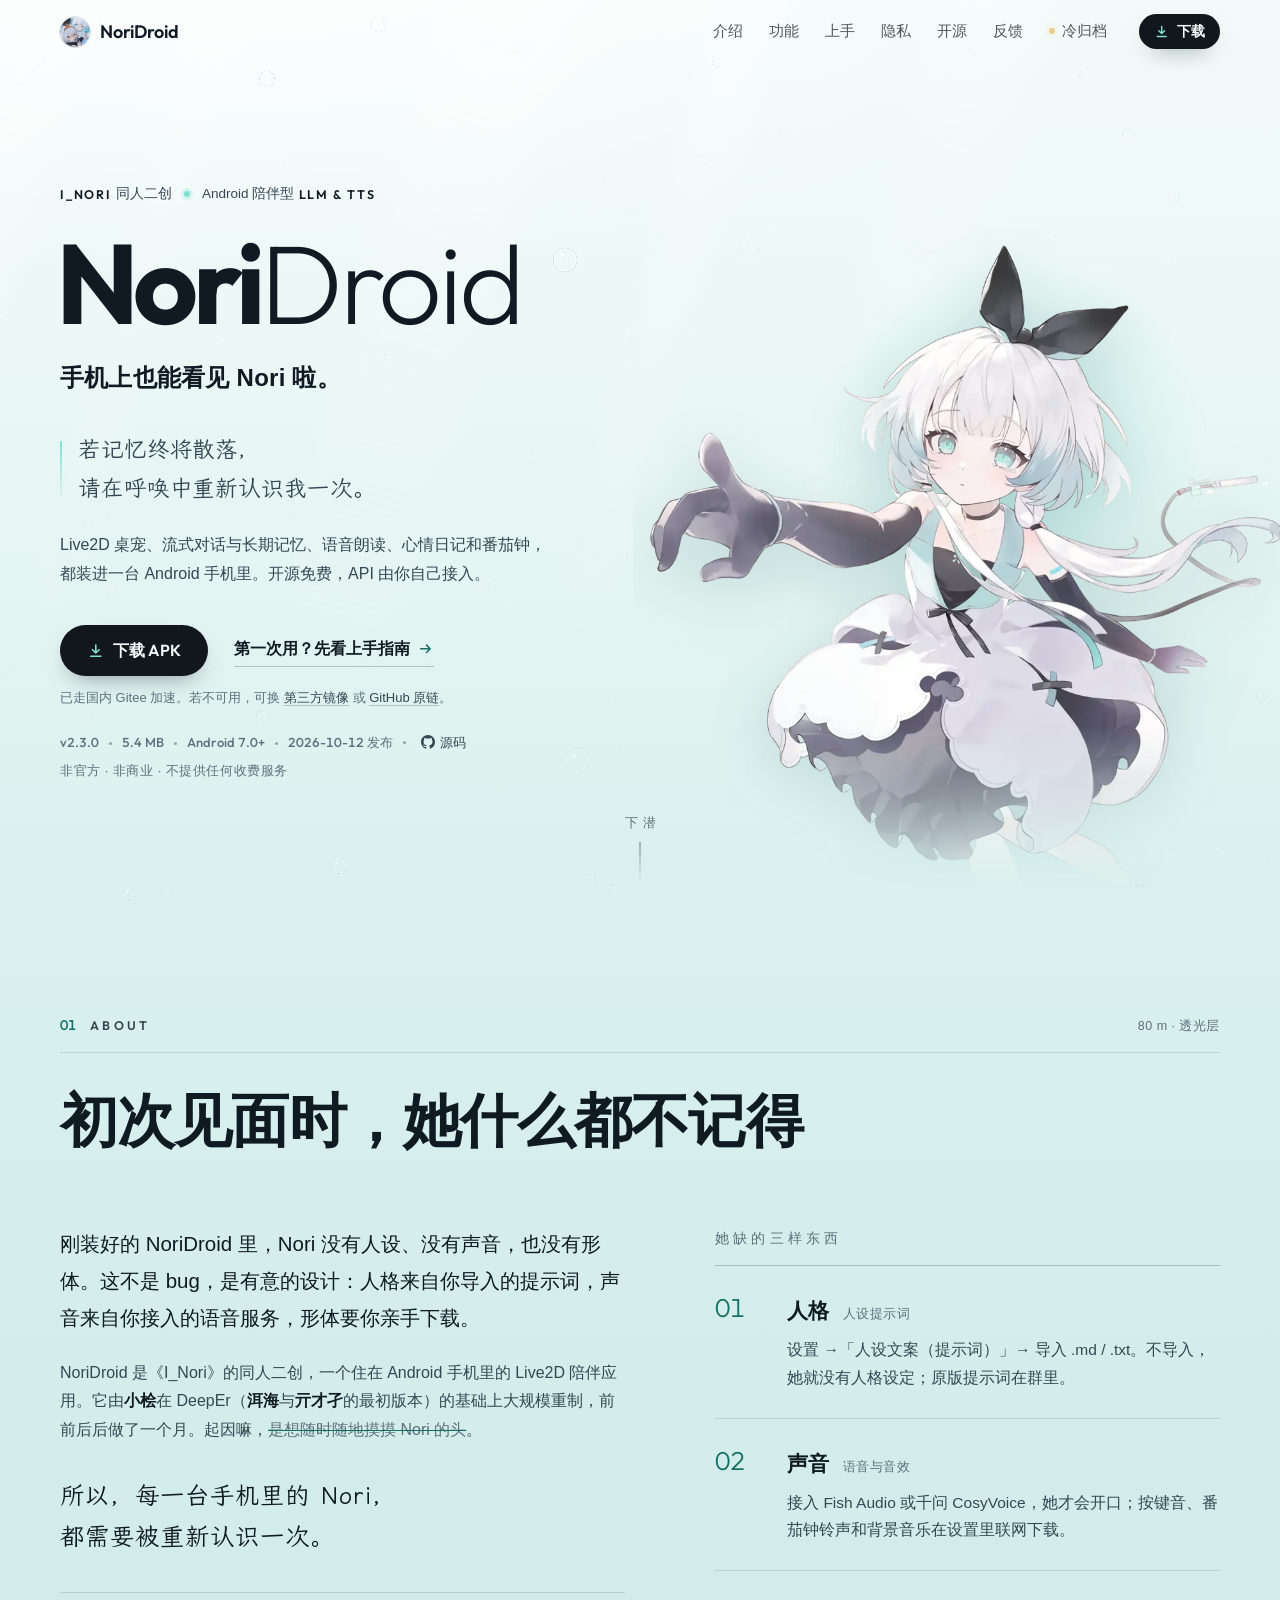
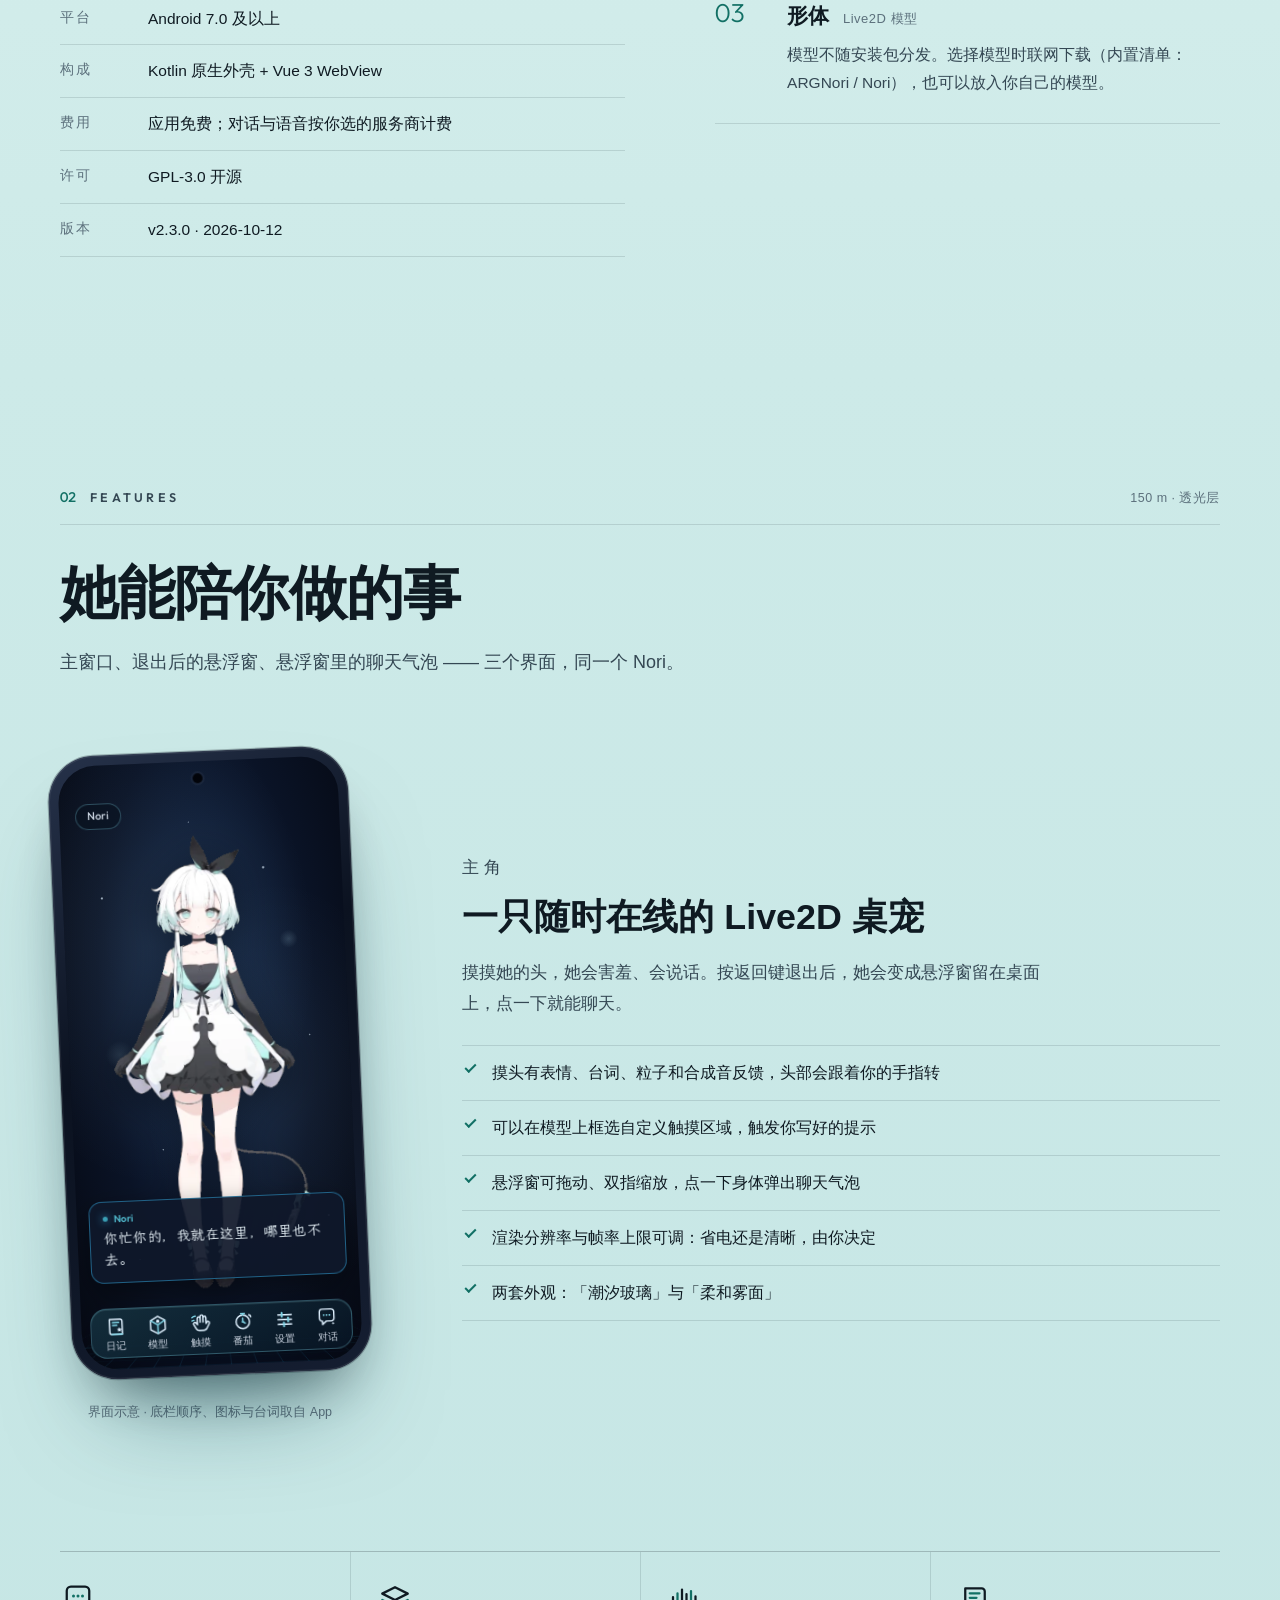
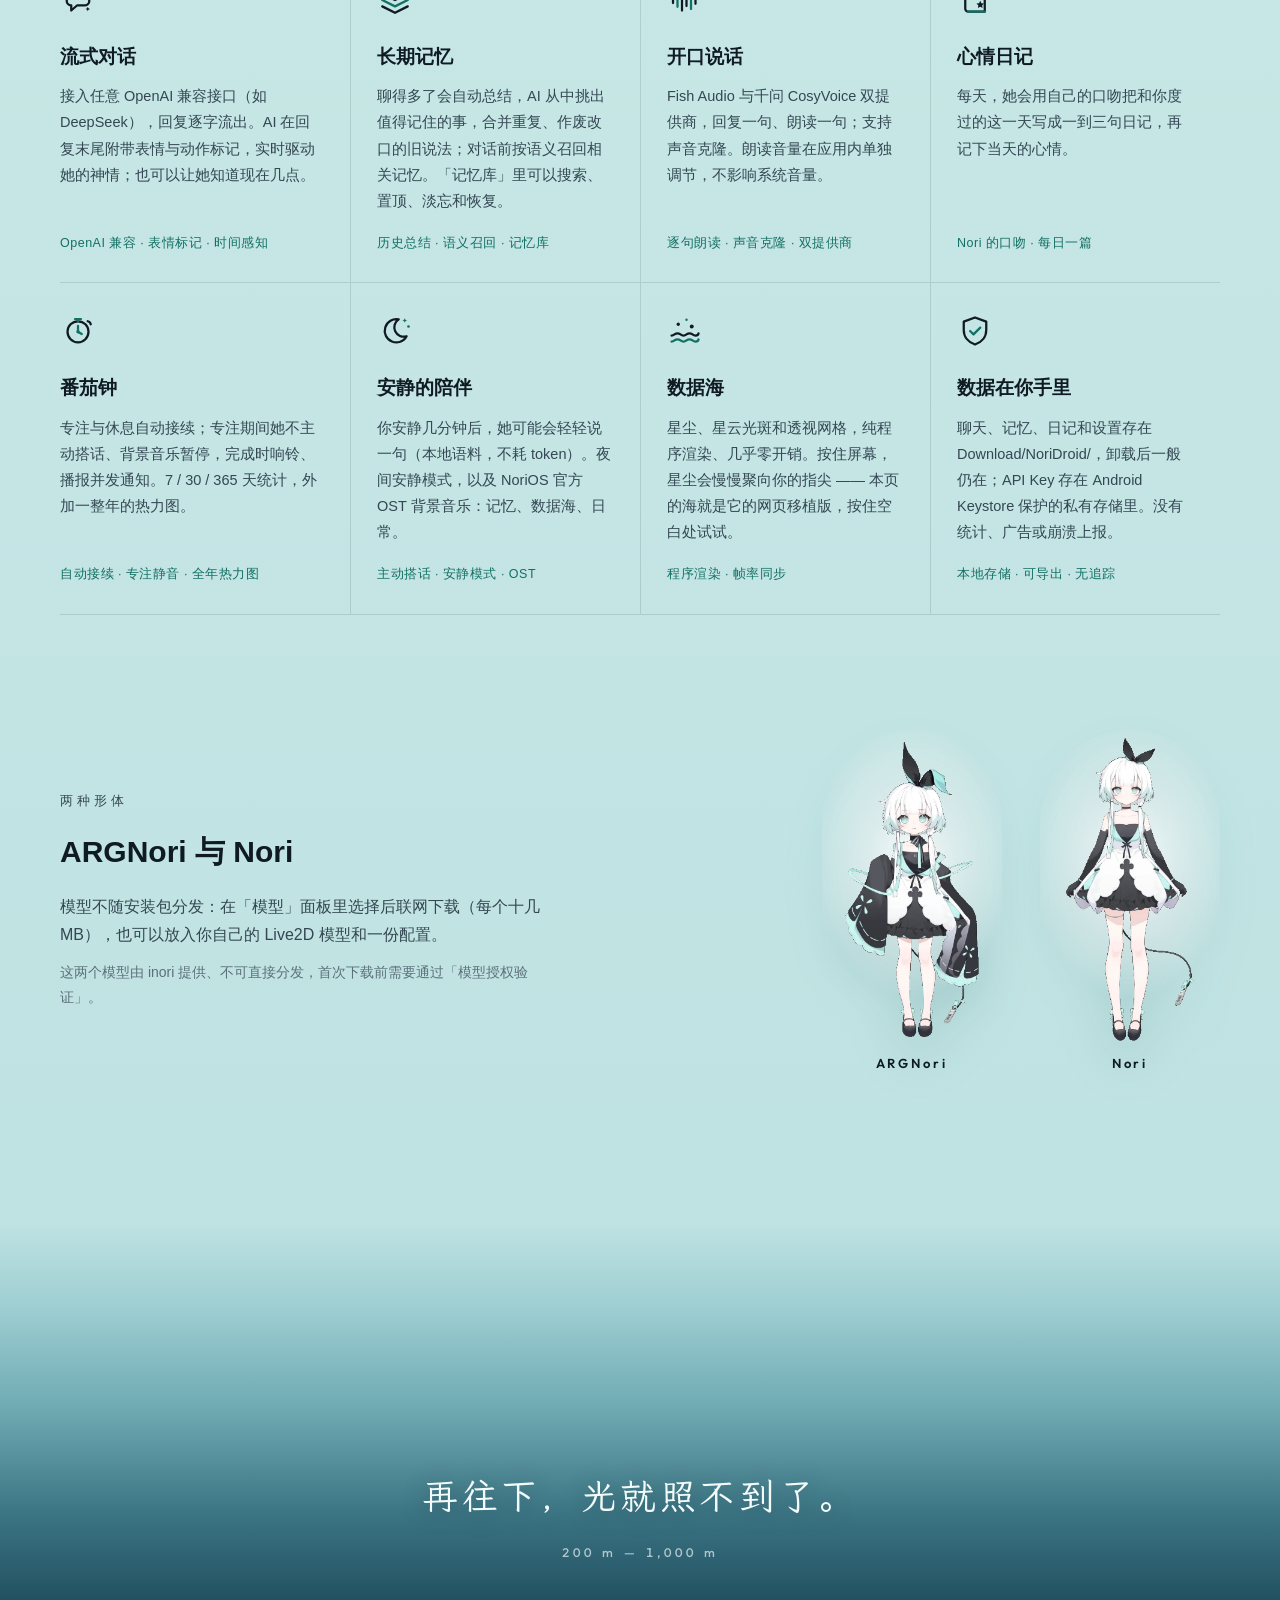
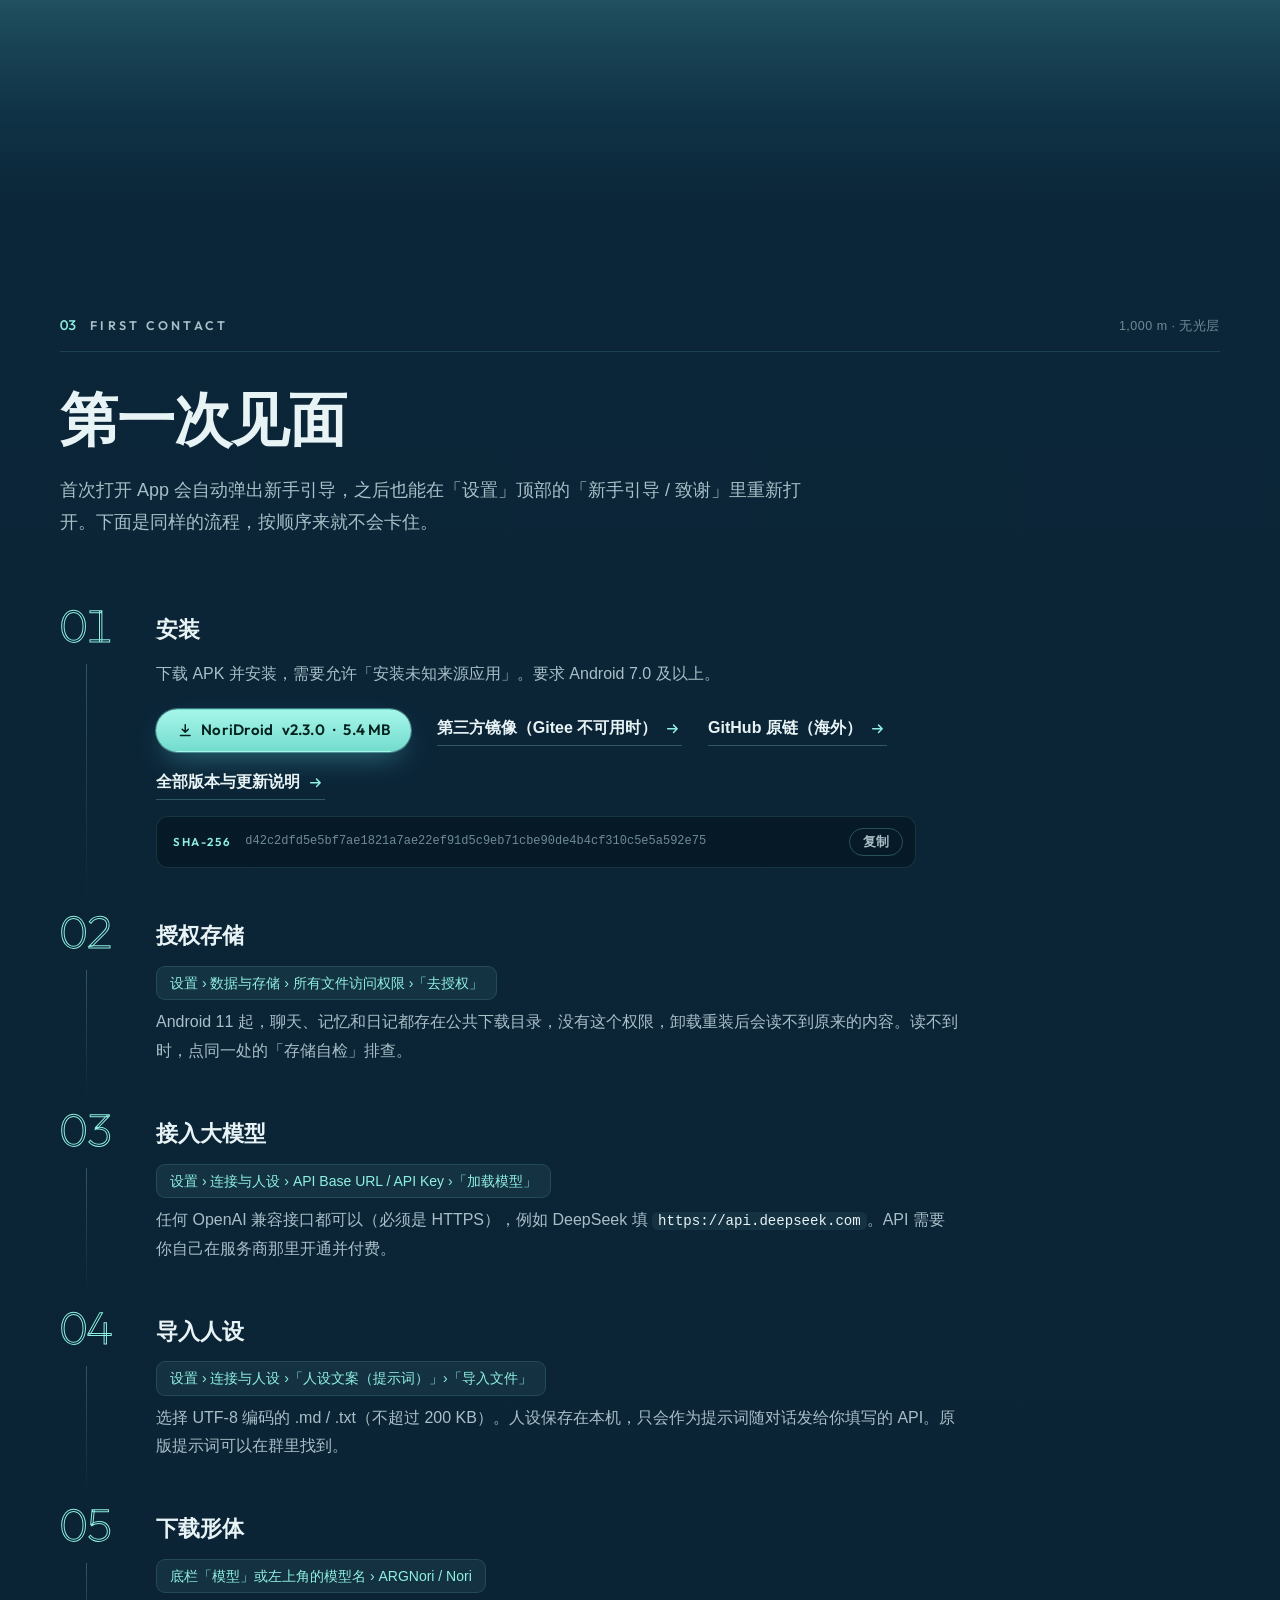
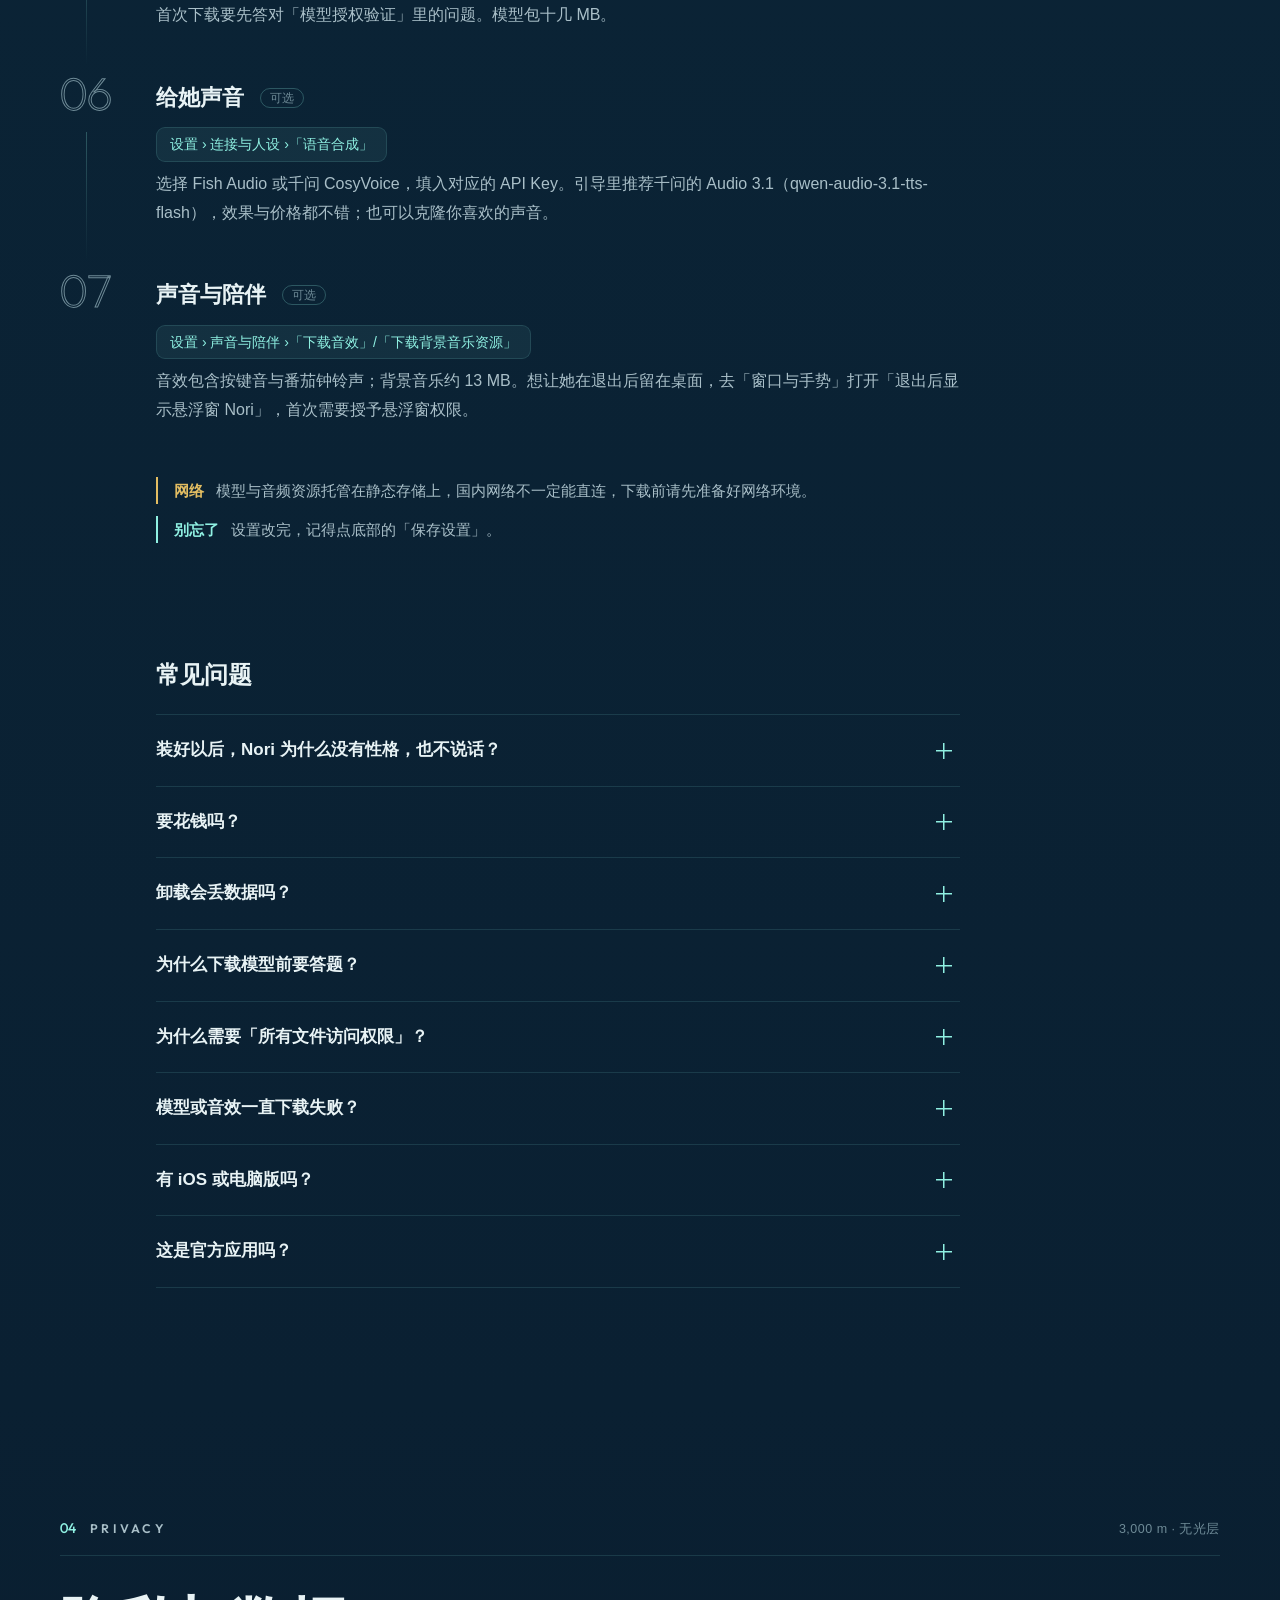
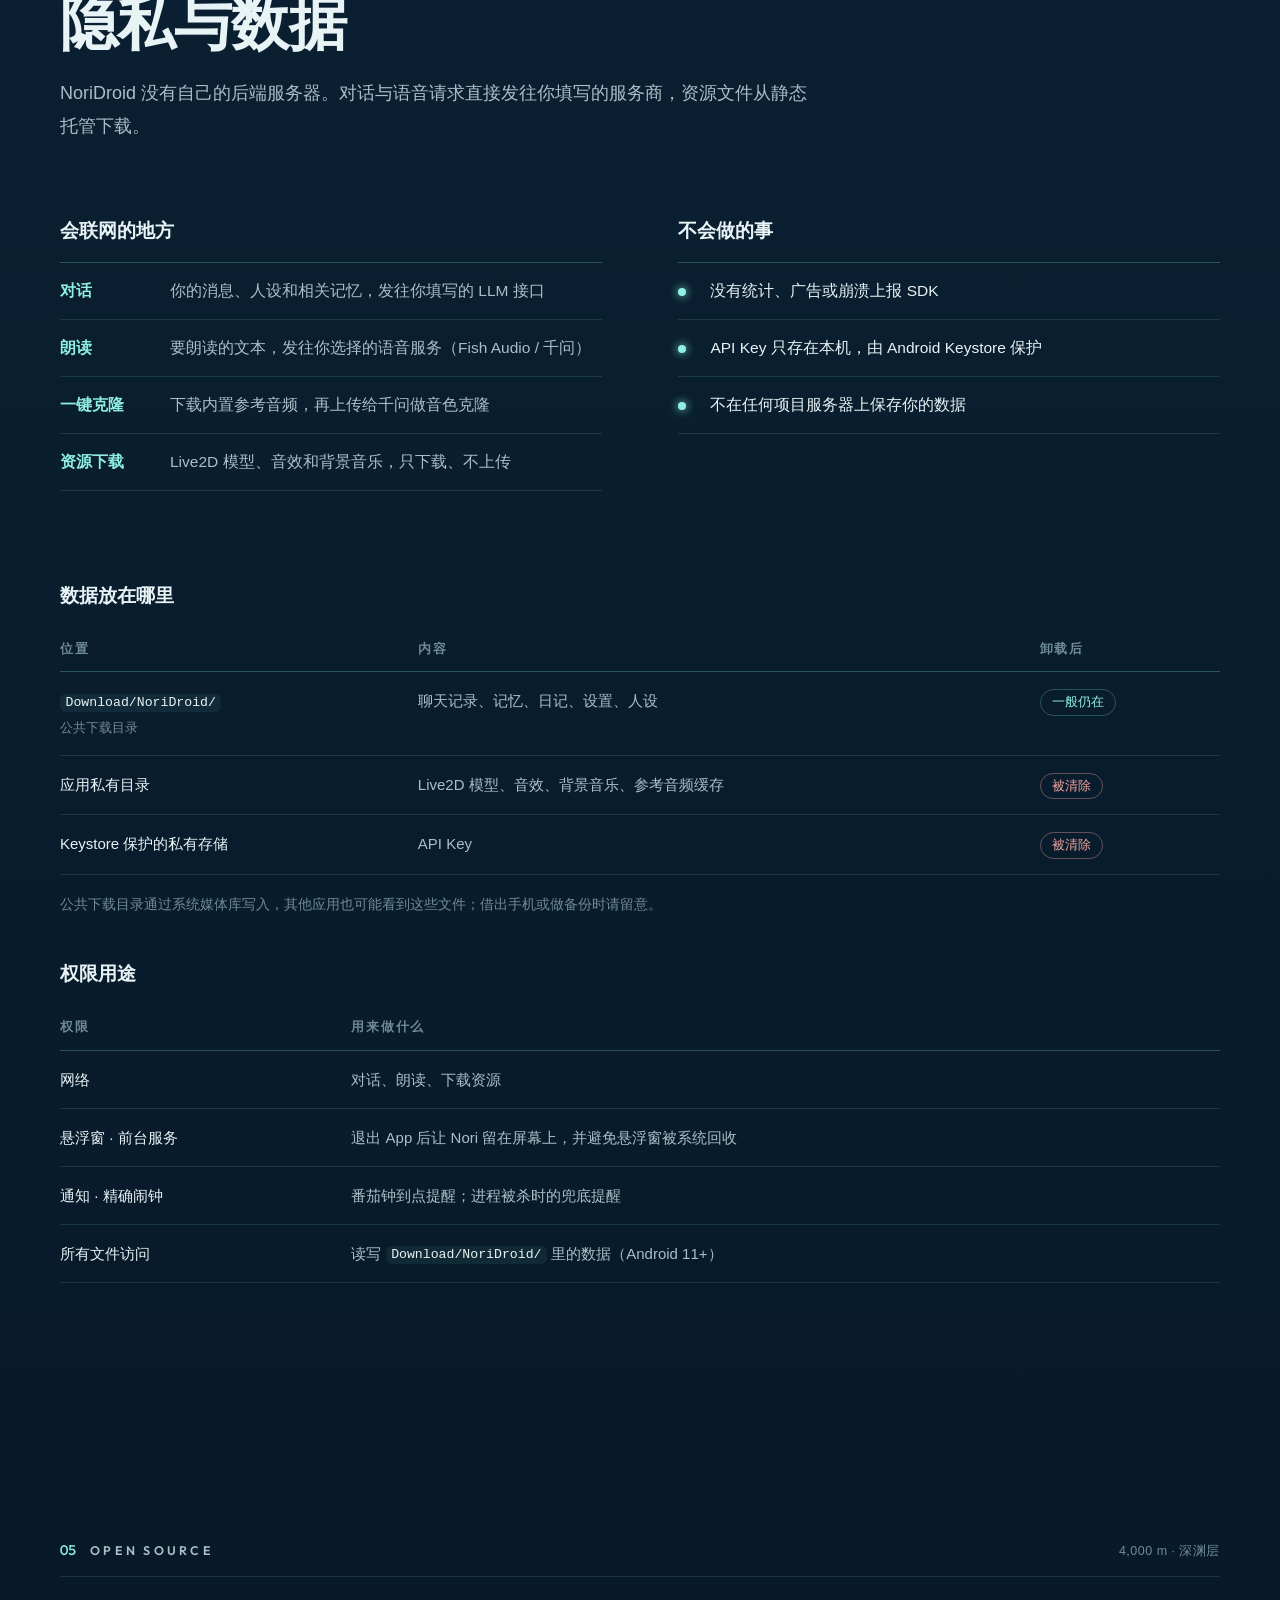
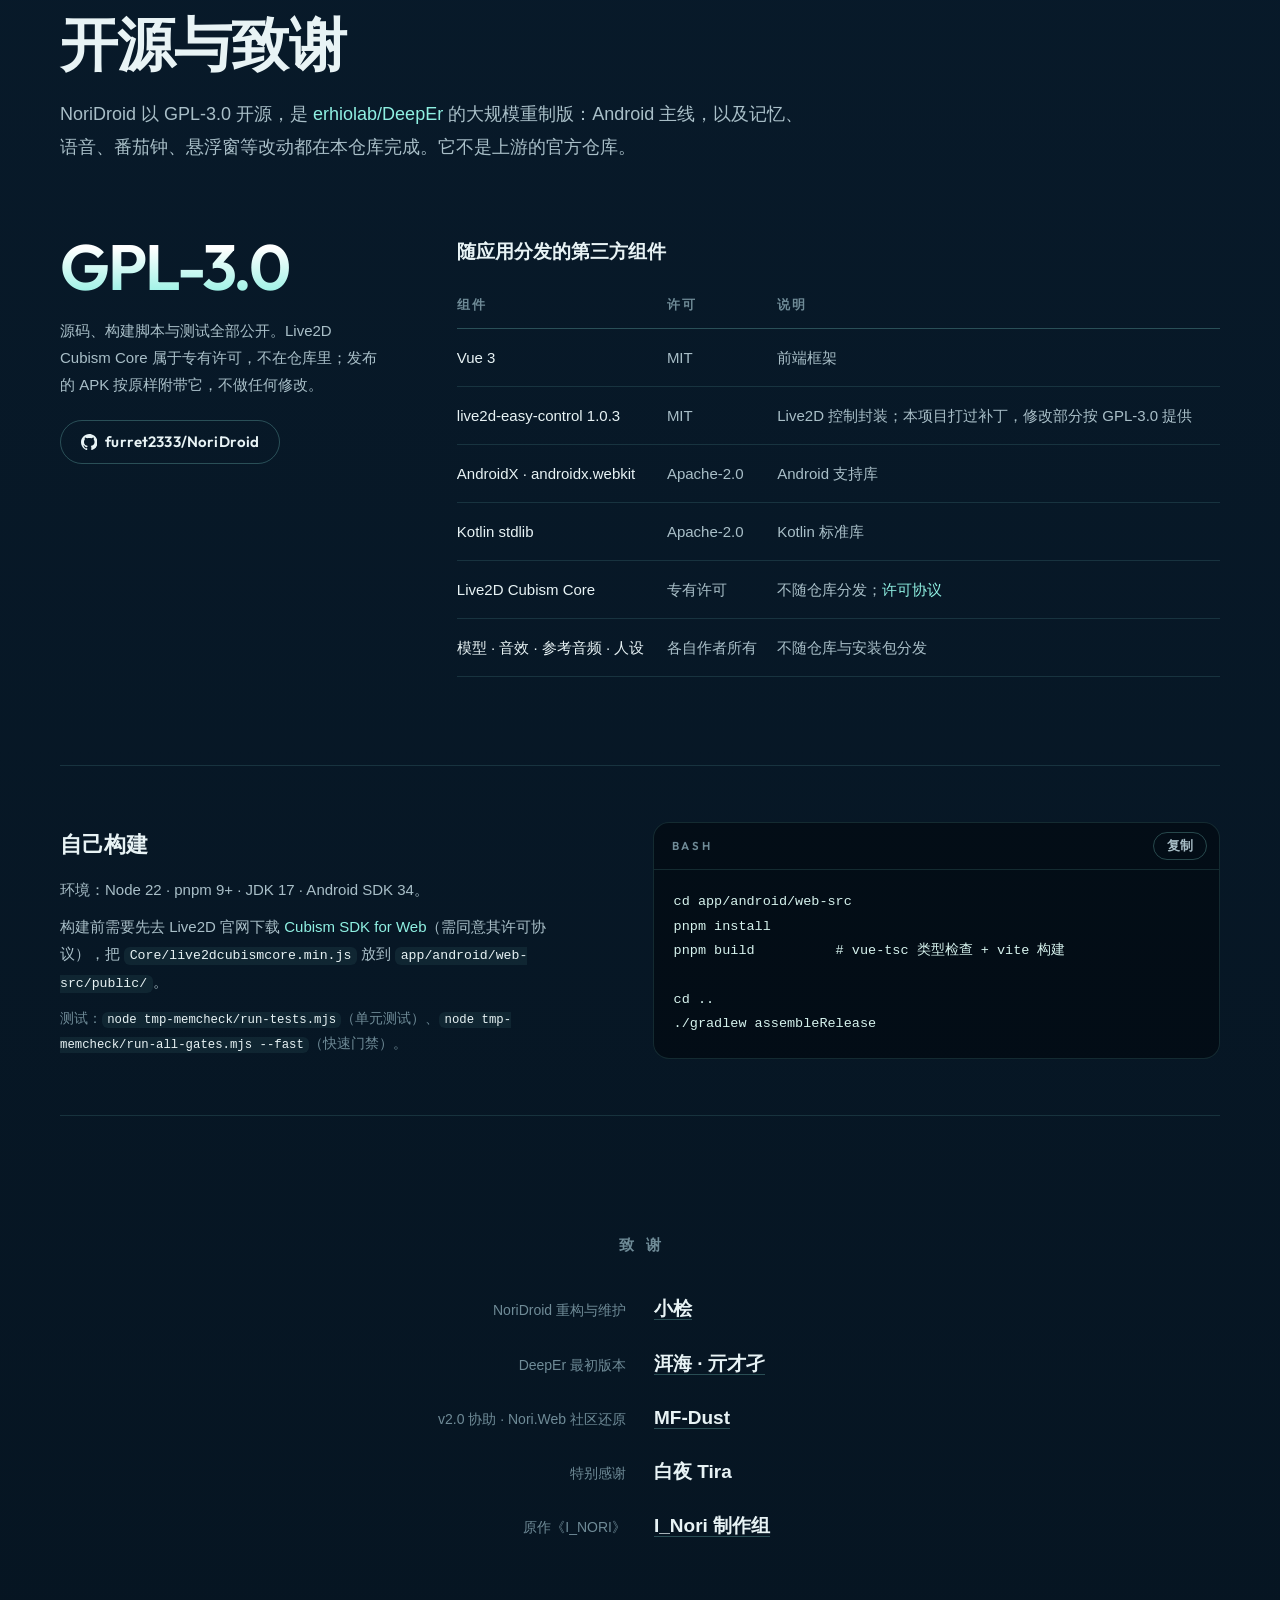
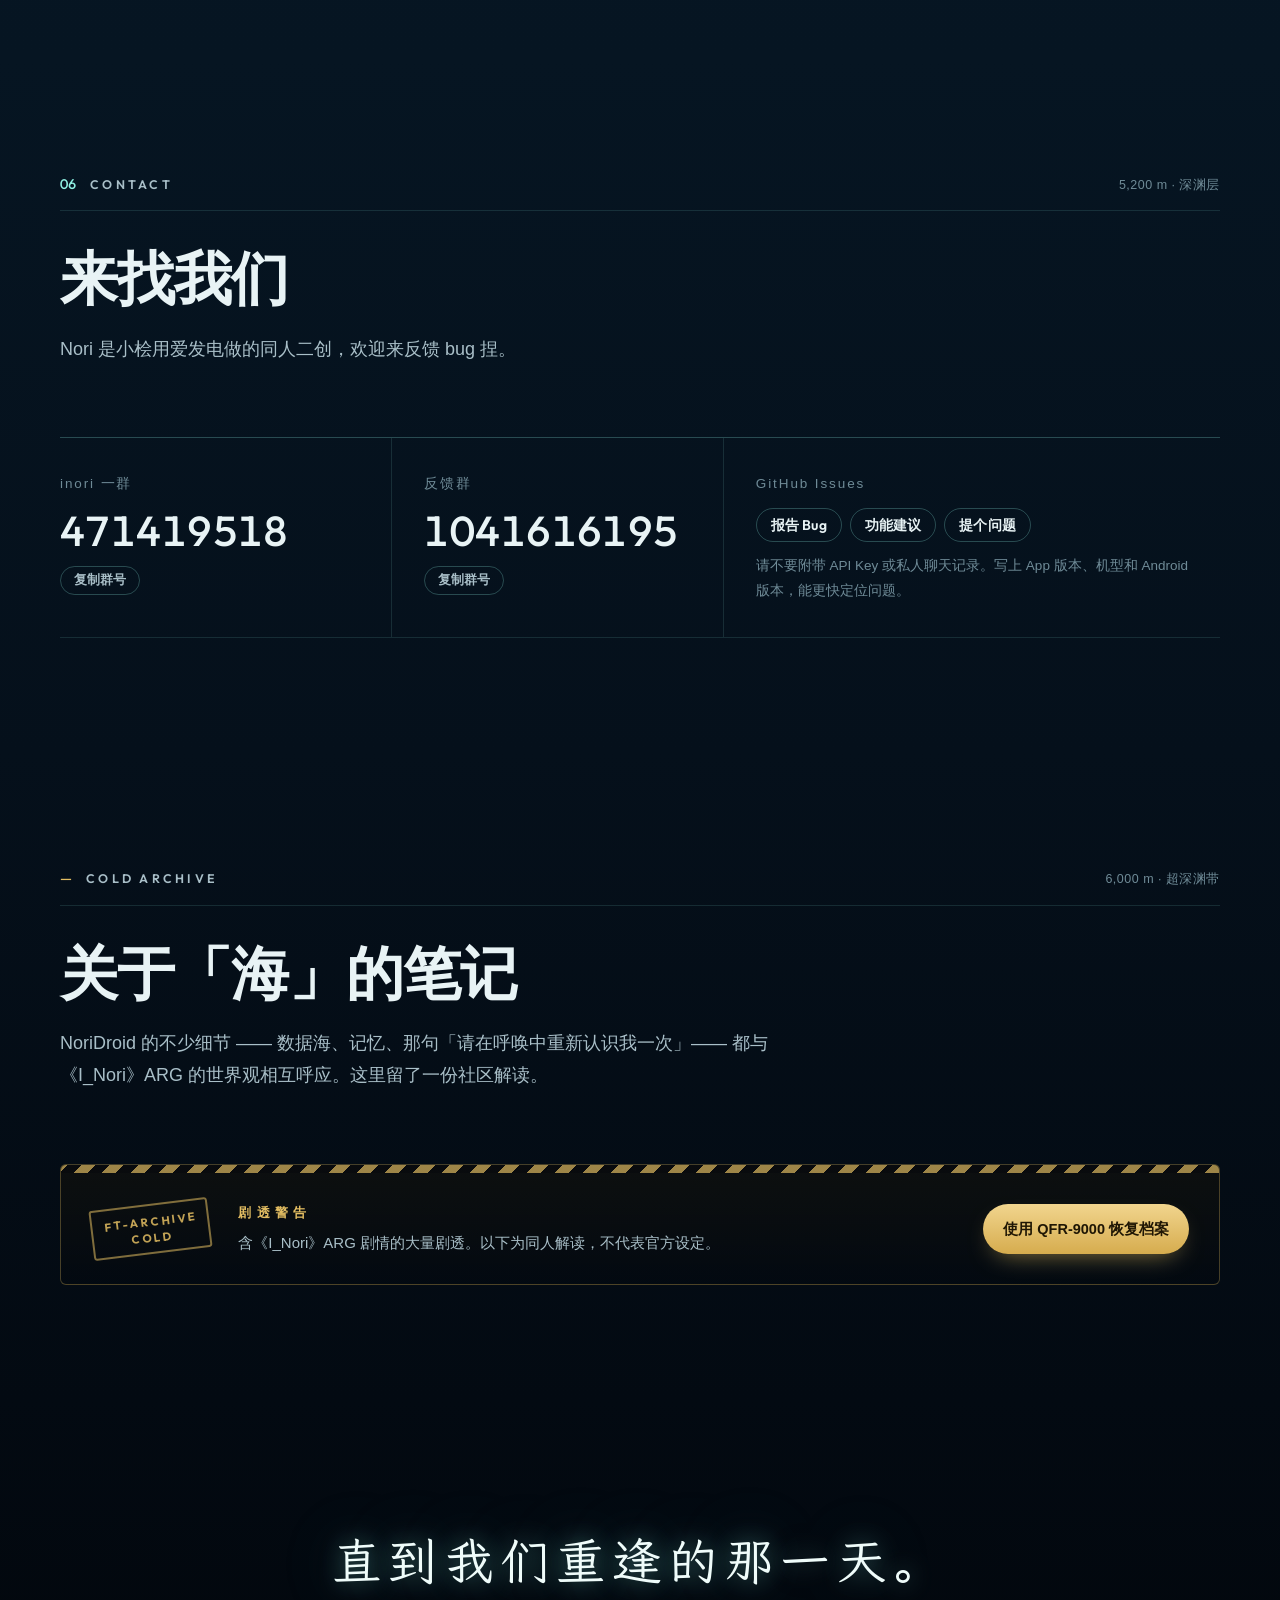
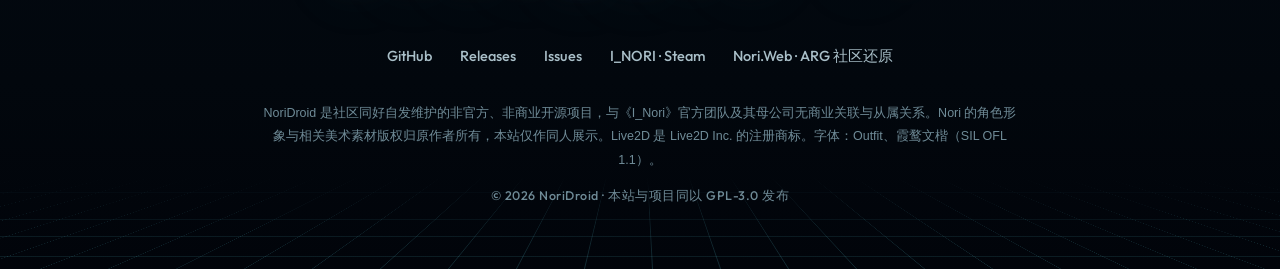
==== index.html @ 539dd370 "feat: route APK download through Gitee (gh.ddlc.top rate-limited); bump to v2.3.0 - 主下载通道改为 Gitee 发行" ====
<!doctype html>
<html lang="zh-CN" class="no-js">
<head>
	<meta charset="utf-8">
	<meta name="viewport" content="width=device-width, initial-scale=1, viewport-fit=cover">
	<title>NoriDroid · 手机上也能看见 Nori 啦</title>
	<meta name="description" content="NoriDroid 是《I_Nori》的同人二创 Android 陪伴应用：Live2D 桌宠、流式对话与长期记忆、语音朗读、心情日记与番茄钟。GPL-3.0 开源、免费，API 由你自己接入。">
	<meta name="theme-color" content="#f4fafa">
	<!-- 部署地址变化时，同步修改 canonical / og:url / og:image（见 README.md） -->
	<link rel="canonical" href="https://inori.mom/">
	<meta property="og:type" content="website">
	<meta property="og:site_name" content="NoriDroid">
	<meta property="og:locale" content="zh_CN">
	<meta property="og:title" content="NoriDroid · 手机上也能看见 Nori 啦">
	<meta property="og:description" content="《I_Nori》同人二创 · Android 陪伴型 LLM & TTS：Live2D 桌宠、长期记忆、语音朗读、心情日记与番茄钟。">
	<meta property="og:url" content="https://inori.mom/">
	<meta property="og:image" content="https://inori.mom/assets/img/og.jpg">
	<meta property="og:image:width" content="1200">
	<meta property="og:image:height" content="630">
	<meta name="twitter:card" content="summary_large_image">
	<link rel="icon" type="image/png" sizes="32x32" href="favicon-32.png">
	<link rel="icon" type="image/png" sizes="64x64" href="favicon-64.png">
	<link rel="apple-touch-icon" href="apple-touch-icon.png">
	<link rel="preload" as="font" type="font/woff2" href="assets/fonts/outfit-latin.woff2" crossorigin>
	<link rel="preload" as="image" href="assets/img/nori-reach-1040.webp"
		imagesrcset="assets/img/nori-reach-640.webp 640w, assets/img/nori-reach-1040.webp 1040w, assets/img/nori-reach-1560.webp 1560w"
		imagesizes="(max-width: 860px) 108vw, min(52vw, 800px)">
	<link rel="stylesheet" href="assets/css/style.css">
	<script>document.documentElement.className = document.documentElement.className.replace("no-js", "js")</script>
	<script src="assets/js/main.js" defer></script>
</head>
<body>
	<a class="skip-link" href="#main">跳到正文</a>

	<!-- 图标：前六个取自 App 底栏（dock-*.svg），描边改为 currentColor 以便在浅色 / 深色水层里都能用 -->
	<svg class="sprite" aria-hidden="true" focusable="false">
		<symbol id="i-diary" viewBox="0 0 48 48" fill="none"><path d="M11 8.5h22a4 4 0 0 1 4 4v27H15a4 4 0 0 1-4-4v-27Z" stroke="currentColor" stroke-width="3" stroke-linejoin="round"/><path d="M15 39.5h22M17 15h13M17 21h9" style="stroke:var(--ac,currentColor)" stroke-width="3" stroke-linecap="round"/><path d="m31 25 1.6 3.3 3.4.5-2.5 2.4.6 3.4-3.1-1.6-3.1 1.6.6-3.4-2.5-2.4 3.4-.5L31 25Z" fill="currentColor"/></symbol>
		<symbol id="i-model" viewBox="0 0 48 48" fill="none"><path d="m24 6 15 8.5v19L24 42 9 33.5v-19L24 6Z" stroke="currentColor" stroke-width="3" stroke-linejoin="round"/><path d="m9 14.5 15 9 15-9M24 23.5V42" style="stroke:var(--ac,currentColor)" stroke-width="3" stroke-linejoin="round"/><circle cx="24" cy="16" r="3.5" fill="currentColor"/></symbol>
		<symbol id="i-touch" viewBox="0 0 48 48" fill="none"><path d="M19 23v-9a3 3 0 0 1 6 0v8-12a3 3 0 0 1 6 0v12-9a3 3 0 0 1 6 0v12l2-3a3 3 0 0 1 5 3l-6 11a7 7 0 0 1-6 3H23a8 8 0 0 1-7-4l-5-9a3 3 0 0 1 5-3l3 4v-9Z" stroke="currentColor" stroke-width="3" stroke-linecap="round" stroke-linejoin="round"/><path d="M8 12c2-2 4-3 7-3M8 19c1.2-1 2.4-1.5 4-1.5" style="stroke:var(--ac,currentColor)" stroke-width="3" stroke-linecap="round"/></symbol>
		<symbol id="i-pomo" viewBox="0 0 48 48" fill="none"><circle cx="24" cy="25" r="14" stroke="currentColor" stroke-width="3"/><path d="M24 17v8l5 3M20 8h8M24 8v3" style="stroke:var(--ac,currentColor)" stroke-width="3" stroke-linecap="round"/><path d="M37 11a5 5 0 0 1 4 4" stroke="currentColor" stroke-width="3" stroke-linecap="round"/><circle cx="24" cy="25" r="2.2" style="fill:var(--ac,currentColor)"/></symbol>
		<symbol id="i-settings" viewBox="0 0 48 48" fill="none"><path d="M10 14h28M10 24h28M10 34h28" stroke="currentColor" stroke-width="3" stroke-linecap="round"/><path d="M18 10v8M31 20v8M22 30v8" style="stroke:var(--ac,currentColor)" stroke-width="4" stroke-linecap="round"/></symbol>
		<symbol id="i-chat" viewBox="0 0 48 48" fill="none"><path d="M9 11.5A5.5 5.5 0 0 1 14.5 6h19A5.5 5.5 0 0 1 39 11.5v14a5.5 5.5 0 0 1-5.5 5.5H23l-8 7v-7h-.5A5.5 5.5 0 0 1 9 25.5v-14Z" stroke="currentColor" stroke-width="3" stroke-linejoin="round"/><circle cx="18" cy="18.5" r="2" style="fill:var(--ac,currentColor)"/><circle cx="24" cy="18.5" r="2" style="fill:var(--ac,currentColor)"/><circle cx="30" cy="18.5" r="2" style="fill:var(--ac,currentColor)"/><path d="m37 33 .9 2.1L40 36l-2.1.9L37 39l-.9-2.1L34 36l2.1-.9L37 33Z" fill="currentColor"/></symbol>
		<symbol id="i-memory" viewBox="0 0 48 48" fill="none"><path d="M24 7 41 15.5 24 24 7 15.5 24 7Z" stroke="currentColor" stroke-width="3" stroke-linejoin="round"/><path d="m7 24 17 8.5L41 24" style="stroke:var(--ac,currentColor)" stroke-width="3" stroke-linecap="round" stroke-linejoin="round"/><path d="m7 32.5 17 8.5 17-8.5" stroke="currentColor" stroke-width="3" stroke-linecap="round" stroke-linejoin="round"/></symbol>
		<symbol id="i-voice" viewBox="0 0 48 48" fill="none"><path d="M8 20v8M20 10v28M26 16v16M38 19v10" stroke="currentColor" stroke-width="3" stroke-linecap="round"/><path d="M14 15v18M32 12v24" style="stroke:var(--ac,currentColor)" stroke-width="3" stroke-linecap="round"/></symbol>
		<symbol id="i-moon" viewBox="0 0 48 48" fill="none"><path d="M29 8.5A15.5 15.5 0 1 0 39.5 31 12.5 12.5 0 0 1 29 8.5Z" stroke="currentColor" stroke-width="3" stroke-linejoin="round"/><path d="m37 7 .9 2.1L40 10l-2.1.9L37 13l-.9-2.1L34 10l2.1-.9L37 7Z" style="fill:var(--ac,currentColor)"/><circle cx="42" cy="18" r="1.8" style="fill:var(--ac,currentColor)"/></symbol>
		<symbol id="i-wave" viewBox="0 0 48 48" fill="none"><path d="M6 30c4 0 4-3 8-3s4 3 8 3 4-3 8-3 4 3 8 3 4-3 4-3" stroke="currentColor" stroke-width="3" stroke-linecap="round"/><path d="M6 38c4 0 4-3 8-3s4 3 8 3 4-3 8-3 4 3 8 3 4-3 4-3" style="stroke:var(--ac,currentColor)" stroke-width="3" stroke-linecap="round"/><circle cx="15" cy="15" r="2.2" fill="currentColor"/><circle cx="26" cy="9" r="1.6" style="fill:var(--ac,currentColor)"/><circle cx="33" cy="18" r="2.6" fill="currentColor"/></symbol>
		<symbol id="i-shield" viewBox="0 0 48 48" fill="none"><path d="M24 6 39 11.5v11c0 9.5-6.3 16.6-15 19.5-8.7-2.9-15-10-15-19.5v-11L24 6Z" stroke="currentColor" stroke-width="3" stroke-linejoin="round"/><path d="m17.5 24 4.5 4.5 9-9" style="stroke:var(--ac,currentColor)" stroke-width="3" stroke-linecap="round" stroke-linejoin="round"/></symbol>
		<symbol id="i-download" viewBox="0 0 24 24" fill="none"><path d="M12 4v11m0 0-4.5-4.5M12 15l4.5-4.5M5 19.5h14" stroke="currentColor" stroke-width="2.2" stroke-linecap="round" stroke-linejoin="round"/></symbol>
		<symbol id="i-arrow" viewBox="0 0 24 24" fill="none"><path d="M5 12h13m0 0-5-5m5 5-5 5" stroke="currentColor" stroke-width="2" stroke-linecap="round" stroke-linejoin="round"/></symbol>
		<symbol id="i-menu" viewBox="0 0 24 24" fill="none"><path d="M4 8h16M4 16h16" stroke="currentColor" stroke-width="2" stroke-linecap="round"/></symbol>
		<symbol id="i-github" viewBox="0 0 16 16"><path fill="currentColor" d="M8 0C3.58 0 0 3.58 0 8c0 3.54 2.29 6.53 5.47 7.59.4.07.55-.17.55-.38 0-.19-.01-.82-.01-1.49-2.01.37-2.53-.49-2.69-.94-.09-.23-.48-.94-.82-1.13-.28-.15-.68-.52-.01-.53.63-.01 1.08.58 1.23.82.72 1.21 1.87.87 2.33.66.07-.52.28-.87.51-1.07-1.78-.2-3.64-.89-3.64-3.95 0-.87.31-1.59.82-2.15-.08-.2-.36-1.02.08-2.12 0 0 .67-.21 2.2.82.64-.18 1.32-.27 2-.27.68 0 1.36.09 2 .27 1.53-1.04 2.2-.82 2.2-.82.44 1.1.16 1.92.08 2.12.51.56.82 1.27.82 2.15 0 3.07-1.87 3.75-3.65 3.95.29.25.54.73.54 1.48 0 1.07-.01 1.93-.01 2.2 0 .21.15.46.55.38A8.013 8.013 0 0016 8c0-4.42-3.58-8-8-8z"/></symbol>
	</svg>

	<!-- 海：移植自 App 的数据海（datasea-bg / datasea-touch）。浅水层画上浮的气泡，越过温跃层后变成星尘与光斑 -->
	<canvas id="sea" aria-hidden="true"></canvas>

	<header class="nav" id="nav" data-tone="light">
		<div class="nav-inner">
			<a class="brand" href="#hero" aria-label="NoriDroid 首页">
				<img src="assets/img/logo-96.webp" width="30" height="30" alt="">
				<span>NoriDroid</span>
			</a>
			<nav class="nav-links" id="nav-menu" aria-label="主导航">
				<a href="#about">介绍</a>
				<a href="#features">功能</a>
				<a href="#setup">上手</a>
				<a href="#privacy">隐私</a>
				<a href="#open-source">开源</a>
				<a href="#contact">反馈</a>
				<a href="#lore" class="nav-archive">冷归档</a>
			</nav>
			<div class="nav-actions">
				<a class="btn btn-solid btn-sm" data-release="apk-link" href="https://gitee.com/HuiQwQ/nori-droid/releases/download/2.3.0/NoriDroid-2.3.0-release.apk">
					<svg class="i" aria-hidden="true"><use href="#i-download"/></svg>下载
				</a>
				<button class="nav-toggle" type="button" aria-expanded="false" aria-controls="nav-menu" aria-label="打开菜单">
					<svg class="i" aria-hidden="true"><use href="#i-menu"/></svg>
				</button>
			</div>
		</div>
	</header>

	<!-- 深度计（装饰；宽屏显示） -->
	<div class="gauge" aria-hidden="true">
		<div class="gauge-track"><i class="gauge-fill"></i></div>
		<div class="gauge-marker"><b id="gauge-depth">0 m</b><span id="gauge-zone">海面</span></div>
	</div>

	<main id="main">
		<!-- ========== 0 m · 海面 ========== -->
		<section class="hero" id="hero" data-depth="0" data-zone="海面" data-tone="light">
			<div class="rays" aria-hidden="true"><i></i><i></i><i></i><i></i><i></i></div>
			<div class="wrap hero-inner">
				<div class="hero-copy">
					<p class="kicker"><span class="lat">I_NORI</span> 同人二创<i class="kicker-dot"></i>Android 陪伴型 <span class="lat">LLM &amp; TTS</span></p>
					<h1 class="wordmark">Nori<span>Droid</span></h1>
					<p class="hero-sub">手机上也能看见 Nori 啦。</p>
					<p class="hero-voice voice">若记忆终将散落，<br>请在呼唤中重新认识我一次。</p>
					<p class="hero-desc">Live2D 桌宠、流式对话与长期记忆、语音朗读、心情日记和番茄钟，都装进一台 Android 手机里。开源免费，API 由你自己接入。</p>
					<div class="hero-actions">
						<a class="btn btn-solid btn-lg" data-release="apk-link" href="https://gitee.com/HuiQwQ/nori-droid/releases/download/2.3.0/NoriDroid-2.3.0-release.apk">
							<svg class="i" aria-hidden="true"><use href="#i-download"/></svg>下载 APK
						</a>
						<a class="link-arrow" href="#setup">第一次用？先看上手指南<svg class="i" aria-hidden="true"><use href="#i-arrow"/></svg></a>
					</div>
					<p class="hero-alt">已走国内 Gitee 加速。若不可用，可换 <a data-release="apk-mirror" href="https://gh-proxy.com/https://github.com/furret2333/NoriDroid/releases/download/2.3.0/NoriDroid-2.3.0-release.apk">第三方镜像</a> 或 <a data-release="apk-origin" href="https://github.com/furret2333/NoriDroid/releases/download/2.3.0/NoriDroid-2.3.0-release.apk">GitHub 原链</a>。</p>
					<p class="hero-meta">
						<span data-release="version">v2.3.0</span><span data-release="size">5.4 MB</span><span>Android 7.0+</span><span><span data-release="date">2026-10-12</span> 发布</span><a href="https://github.com/furret2333/NoriDroid"><svg class="i" aria-hidden="true"><use href="#i-github"/></svg>源码</a>
					</p>
					<p class="hero-flags">非官方 · 非商业 · 不提供任何收费服务</p>
					<p class="inapp-tip" id="inapp-tip" hidden>你正在 QQ / 微信里打开本页，APK 下载可能会被拦截 —— 请点右上角「…」，选择「在浏览器打开」。</p>
				</div>
				<figure class="hero-art">
					<div class="hero-figure">
						<img class="hero-img" src="assets/img/nori-reach-1040.webp"
							srcset="assets/img/nori-reach-640.webp 640w, assets/img/nori-reach-1040.webp 1040w, assets/img/nori-reach-1560.webp 1560w"
							sizes="(max-width: 860px) 108vw, min(52vw, 800px)"
							width="1560" height="1572" alt="向屏幕外伸出手的 Nori" fetchpriority="high">
						<button class="pat-zone" type="button" aria-label="摸摸 Nori 的头"></button>
						<p class="pat-bubble" id="pat-bubble" role="status" aria-live="polite">
							<span class="pat-head"><i></i>Nori<em class="pat-load"></em></span>
							<span class="pat-text voice"></span>
						</p>
					</div>
				</figure>
			</div>
			<a class="dive" href="#about"><span>下潜</span><i aria-hidden="true"></i></a>
		</section>

		<!-- ========== FILE 01 · 介绍 ========== -->
		<section class="section sec-about" id="about" data-depth="80" data-zone="透光层" data-tone="light">
			<div class="wrap">
				<header class="sec-head" data-reveal>
					<p class="sec-label"><span class="sec-no">01</span><span class="sec-en">About</span><span class="sec-depth">80 m · 透光层</span></p>
					<h2><span>初次见面时，</span><span>她什么都不记得</span></h2>
				</header>
				<div class="about-grid">
					<div class="about-main" data-reveal>
						<p class="lead">刚装好的 NoriDroid 里，Nori 没有人设、没有声音，也没有形体。这不是 bug，是有意的设计：人格来自你导入的提示词，声音来自你接入的语音服务，形体要你亲手下载。</p>
						<p>NoriDroid 是《I_Nori》的同人二创，一个住在 Android 手机里的 Live2D 陪伴应用。它由<b>小桧</b>在 DeepEr（<b>洱海</b>与<b>亓才孑</b>的最初版本）的基础上大规模重制，前前后后做了一个月。起因嘛，<del>是想随时随地摸摸 Nori 的头</del>。</p>
						<p class="about-voice voice">所以，每一台手机里的 Nori，<br>都需要被重新认识一次。</p>
						<dl class="facts">
							<div><dt>平台</dt><dd>Android 7.0 及以上</dd></div>
							<div><dt>构成</dt><dd>Kotlin 原生外壳 + Vue 3 WebView</dd></div>
							<div><dt>费用</dt><dd>应用免费；对话与语音按你选的服务商计费</dd></div>
							<div><dt>许可</dt><dd>GPL-3.0 开源</dd></div>
							<div><dt>版本</dt><dd><span data-release="version">v2.3.0</span> · <span data-release="date">2026-10-12</span></dd></div>
						</dl>
					</div>
					<div class="pieces" data-reveal>
						<p class="pieces-title">她缺的三样东西</p>
						<ol>
							<li>
								<span class="piece-no">01</span>
								<div><h3>人格 <small>人设提示词</small></h3><p>设置 →「人设文案（提示词）」→ 导入 .md / .txt。不导入，她就没有人格设定；原版提示词在群里。</p></div>
							</li>
							<li>
								<span class="piece-no">02</span>
								<div><h3>声音 <small>语音与音效</small></h3><p>接入 Fish Audio 或千问 CosyVoice，她才会开口；按键音、番茄钟铃声和背景音乐在设置里联网下载。</p></div>
							</li>
							<li>
								<span class="piece-no">03</span>
								<div><h3>形体 <small>Live2D 模型</small></h3><p>模型不随安装包分发。选择模型时联网下载（内置清单：ARGNori / Nori），也可以放入你自己的模型。</p></div>
							</li>
						</ol>
					</div>
				</div>
			</div>
		</section>

		<!-- ========== FILE 02 · 功能 ========== -->
		<section class="section sec-features" id="features" data-depth="150" data-zone="透光层" data-tone="light">
			<div class="wrap">
				<header class="sec-head" data-reveal>
					<p class="sec-label"><span class="sec-no">02</span><span class="sec-en">Features</span><span class="sec-depth">150 m · 透光层</span></p>
					<h2><span>她能陪你做的事</span></h2>
					<p class="sec-lead">主窗口、退出后的悬浮窗、悬浮窗里的聊天气泡 —— 三个界面，同一个 Nori。</p>
				</header>

				<div class="showcase">
					<figure class="phone" data-reveal>
						<div class="phone-body">
							<div class="phone-screen">
								<div class="ph-stars" aria-hidden="true"></div>
								<div class="ph-grid" aria-hidden="true"></div>
								<span class="ph-tag">Nori</span>
								<img class="ph-model" src="assets/img/model-nori.webp" width="300" height="512" alt="NoriDroid 主界面里的 Live2D 模型 Nori" loading="lazy">
								<div class="ph-bubble">
									<span class="ph-bubble-head"><i></i>Nori</span>
									<p class="ph-bubble-text voice" id="ph-bubble-text">你忙你的，我就在这里，哪里也不去。</p>
								</div>
								<div class="ph-dock" aria-hidden="true">
									<span><svg><use href="#i-diary"/></svg>日记</span>
									<span><svg><use href="#i-model"/></svg>模型</span>
									<span><svg><use href="#i-touch"/></svg>触摸</span>
									<span><svg><use href="#i-pomo"/></svg>番茄</span>
									<span><svg><use href="#i-settings"/></svg>设置</span>
									<span><svg><use href="#i-chat"/></svg>对话</span>
								</div>
							</div>
						</div>
						<figcaption>界面示意 · 底栏顺序、图标与台词取自 App</figcaption>
					</figure>

					<div class="showcase-text" data-reveal>
						<p class="eyebrow">主角</p>
						<h3>一只随时在线的 Live2D 桌宠</h3>
						<p>摸摸她的头，她会害羞、会说话。按返回键退出后，她会变成悬浮窗留在桌面上，点一下就能聊天。</p>
						<ul class="ticks">
							<li>摸头有表情、台词、粒子和合成音反馈，头部会跟着你的手指转</li>
							<li>可以在模型上框选自定义触摸区域，触发你写好的提示</li>
							<li>悬浮窗可拖动、双指缩放，点一下身体弹出聊天气泡</li>
							<li>渲染分辨率与帧率上限可调：省电还是清晰，由你决定</li>
							<li>两套外观：「潮汐玻璃」与「柔和雾面」</li>
						</ul>
					</div>
				</div>

				<div class="features">
					<article class="feature" data-reveal>
						<svg class="ico" aria-hidden="true"><use href="#i-chat"/></svg>
						<h3>流式对话</h3>
						<p>接入任意 OpenAI 兼容接口（如 DeepSeek），回复逐字流出。AI 在回复末尾附带表情与动作标记，实时驱动她的神情；也可以让她知道现在几点。</p>
						<p class="tags">OpenAI 兼容 · 表情标记 · 时间感知</p>
					</article>
					<article class="feature" data-reveal>
						<svg class="ico" aria-hidden="true"><use href="#i-memory"/></svg>
						<h3>长期记忆</h3>
						<p>聊得多了会自动总结，AI 从中挑出值得记住的事，合并重复、作废改口的旧说法；对话前按语义召回相关记忆。「记忆库」里可以搜索、置顶、淡忘和恢复。</p>
						<p class="tags">历史总结 · 语义召回 · 记忆库</p>
					</article>
					<article class="feature" data-reveal>
						<svg class="ico" aria-hidden="true"><use href="#i-voice"/></svg>
						<h3>开口说话</h3>
						<p>Fish Audio 与千问 CosyVoice 双提供商，回复一句、朗读一句；支持声音克隆。朗读音量在应用内单独调节，不影响系统音量。</p>
						<p class="tags">逐句朗读 · 声音克隆 · 双提供商</p>
					</article>
					<article class="feature" data-reveal>
						<svg class="ico" aria-hidden="true"><use href="#i-diary"/></svg>
						<h3>心情日记</h3>
						<p>每天，她会用自己的口吻把和你度过的这一天写成一到三句日记，再记下当天的心情。</p>
						<p class="tags">Nori 的口吻 · 每日一篇</p>
					</article>
					<article class="feature" data-reveal>
						<svg class="ico" aria-hidden="true"><use href="#i-pomo"/></svg>
						<h3>番茄钟</h3>
						<p>专注与休息自动接续；专注期间她不主动搭话、背景音乐暂停，完成时响铃、播报并发通知。7 / 30 / 365 天统计，外加一整年的热力图。</p>
						<p class="tags">自动接续 · 专注静音 · 全年热力图</p>
					</article>
					<article class="feature" data-reveal>
						<svg class="ico" aria-hidden="true"><use href="#i-moon"/></svg>
						<h3>安静的陪伴</h3>
						<p>你安静几分钟后，她可能会轻轻说一句（本地语料，不耗 token）。夜间安静模式，以及 NoriOS 官方 OST 背景音乐：记忆、数据海、日常。</p>
						<p class="tags">主动搭话 · 安静模式 · OST</p>
					</article>
					<article class="feature" data-reveal>
						<svg class="ico" aria-hidden="true"><use href="#i-wave"/></svg>
						<h3>数据海</h3>
						<p>星尘、星云光斑和透视网格，纯程序渲染、几乎零开销。按住屏幕，星尘会慢慢聚向你的指尖 —— 本页的海就是它的网页移植版，按住空白处试试。</p>
						<p class="tags">程序渲染 · 帧率同步</p>
					</article>
					<article class="feature" data-reveal>
						<svg class="ico" aria-hidden="true"><use href="#i-shield"/></svg>
						<h3>数据在你手里</h3>
						<p>聊天、记忆、日记和设置存在 Download/NoriDroid/，卸载后一般仍在；API Key 存在 Android Keystore 保护的私有存储里。没有统计、广告或崩溃上报。</p>
						<p class="tags">本地存储 · 可导出 · 无追踪</p>
					</article>
				</div>

				<div class="forms" data-reveal>
					<div class="forms-text">
						<p class="eyebrow">两种形体</p>
						<h3>ARGNori 与 Nori</h3>
						<p>模型不随安装包分发：在「模型」面板里选择后联网下载（每个十几 MB），也可以放入你自己的 Live2D 模型和一份配置。</p>
						<p class="muted">这两个模型由 inori 提供、不可直接分发，首次下载前需要通过「模型授权验证」。</p>
					</div>
					<figure class="form-card">
						<img src="assets/img/model-argnori.webp" width="300" height="512" alt="Live2D 模型 ARGNori 预览" loading="lazy">
						<figcaption>ARGNori</figcaption>
					</figure>
					<figure class="form-card">
						<img src="assets/img/model-nori.webp" width="300" height="512" alt="Live2D 模型 Nori 预览" loading="lazy">
						<figcaption>Nori</figcaption>
					</figure>
				</div>
			</div>
		</section>

		<!-- ========== 温跃层：光在这里消失 ========== -->
		<div class="thermocline" id="thermocline" data-depth="200" data-zone="弱光层" data-tone="split" aria-hidden="true">
			<p class="thermo-voice voice">再往下，光就照不到了。</p>
			<p class="thermo-depth">200 m — 1,000 m</p>
		</div>

		<!-- ========== FILE 03 · 上手 ========== -->
		<section class="section sec-setup" id="setup" data-depth="1000" data-zone="无光层" data-tone="dark">
			<div class="wrap">
				<header class="sec-head" data-reveal>
					<p class="sec-label"><span class="sec-no">03</span><span class="sec-en">First Contact</span><span class="sec-depth">1,000 m · 无光层</span></p>
					<h2><span>第一次见面</span></h2>
					<p class="sec-lead">首次打开 App 会自动弹出新手引导，之后也能在「设置」顶部的「新手引导 / 致谢」里重新打开。下面是同样的流程，按顺序来就不会卡住。</p>
				</header>

				<ol class="steps">
					<li class="step" data-reveal>
						<h3>安装</h3>
						<p>下载 APK 并安装，需要允许「安装未知来源应用」。要求 Android 7.0 及以上。</p>
						<div class="download">
							<a class="btn btn-glow" data-release="apk-link" href="https://gitee.com/HuiQwQ/nori-droid/releases/download/2.3.0/NoriDroid-2.3.0-release.apk">
								<svg class="i" aria-hidden="true"><use href="#i-download"/></svg>NoriDroid <span data-release="version">v2.3.0</span> · <span data-release="size">5.4 MB</span>
							</a>
							<a class="link-arrow" data-release="apk-mirror" href="https://gh-proxy.com/https://github.com/furret2333/NoriDroid/releases/download/2.3.0/NoriDroid-2.3.0-release.apk">第三方镜像（Gitee 不可用时）<svg class="i" aria-hidden="true"><use href="#i-arrow"/></svg></a>
							<a class="link-arrow" data-release="apk-origin" href="https://github.com/furret2333/NoriDroid/releases/download/2.3.0/NoriDroid-2.3.0-release.apk">GitHub 原链（海外）<svg class="i" aria-hidden="true"><use href="#i-arrow"/></svg></a>
							<a class="link-arrow" data-release="page" href="https://github.com/furret2333/NoriDroid/releases">全部版本与更新说明<svg class="i" aria-hidden="true"><use href="#i-arrow"/></svg></a>
							<div class="checksum" data-release="sha-row">
								<span class="checksum-k">SHA-256</span>
								<code id="apk-sha" data-release="sha256">d42c2dfd5e5bf7ae1821a7ae22ef91d5c9eb71cbe90de4b4cf310c5e5a592e75</code>
								<button class="copy" type="button" data-copy-from="#apk-sha" aria-label="复制 SHA-256 校验值">复制</button>
							</div>
						</div>
					</li>
					<li class="step" data-reveal>
						<h3>授权存储</h3>
						<p class="path">设置 › 数据与存储 › 所有文件访问权限 ›「去授权」</p>
						<p>Android 11 起，聊天、记忆和日记都存在公共下载目录，没有这个权限，卸载重装后会读不到原来的内容。读不到时，点同一处的「存储自检」排查。</p>
					</li>
					<li class="step" data-reveal>
						<h3>接入大模型</h3>
						<p class="path">设置 › 连接与人设 › API Base URL / API Key ›「加载模型」</p>
						<p>任何 OpenAI 兼容接口都可以（必须是 HTTPS），例如 DeepSeek 填 <code>https://api.deepseek.com</code>。API 需要你自己在服务商那里开通并付费。</p>
					</li>
					<li class="step" data-reveal>
						<h3>导入人设</h3>
						<p class="path">设置 › 连接与人设 ›「人设文案（提示词）」›「导入文件」</p>
						<p>选择 UTF-8 编码的 .md / .txt（不超过 200 KB）。人设保存在本机，只会作为提示词随对话发给你填写的 API。原版提示词可以在群里找到。</p>
					</li>
					<li class="step" data-reveal>
						<h3>下载形体</h3>
						<p class="path">底栏「模型」或左上角的模型名 › ARGNori / Nori</p>
						<p>首次下载要先答对「模型授权验证」里的问题。模型包十几 MB。</p>
					</li>
					<li class="step optional" data-reveal>
						<h3>给她声音 <small>可选</small></h3>
						<p class="path">设置 › 连接与人设 ›「语音合成」</p>
						<p>选择 Fish Audio 或千问 CosyVoice，填入对应的 API Key。引导里推荐千问的 Audio 3.1（qwen-audio-3.1-tts-flash），效果与价格都不错；也可以克隆你喜欢的声音。</p>
					</li>
					<li class="step optional" data-reveal>
						<h3>声音与陪伴 <small>可选</small></h3>
						<p class="path">设置 › 声音与陪伴 ›「下载音效」/「下载背景音乐资源」</p>
						<p>音效包含按键音与番茄钟铃声；背景音乐约 13 MB。想让她在退出后留在桌面，去「窗口与手势」打开「退出后显示悬浮窗 Nori」，首次需要授予悬浮窗权限。</p>
					</li>
				</ol>

				<div class="notes">
					<p class="note-line warn" data-reveal><b>网络</b>模型与音频资源托管在静态存储上，国内网络不一定能直连，下载前请先准备好网络环境。</p>
					<p class="note-line" data-reveal><b>别忘了</b>设置改完，记得点底部的「保存设置」。</p>
				</div>

				<div class="faq" id="faq">
					<h3 class="faq-title" data-reveal>常见问题</h3>
					<details data-reveal>
						<summary>装好以后，Nori 为什么没有性格，也不说话？</summary>
						<div><p>这是有意的设计。她要先接上一个大模型 API（第 3 步）才能回话，导入人设（第 4 步）之后才有人格；声音和形体也要分别接入、下载。</p></div>
					</details>
					<details data-reveal>
						<summary>要花钱吗？</summary>
						<div><p>NoriDroid 本身免费开源，本项目不提供任何收费服务。对话（LLM）和语音（TTS）需要你自己在服务商那里开通 API，费用由你和服务商结算。</p></div>
					</details>
					<details data-reveal>
						<summary>卸载会丢数据吗？</summary>
						<div>
							<p>聊天记录、记忆、日记、设置和人设存在 <code>Download/NoriDroid/</code>，卸载后一般仍在（系统询问是否保留应用数据时，勾选保留更保险）。重装后授予「所有文件访问权限」即可读回。</p>
							<p>Live2D 模型、音效、背景音乐和参考音频缓存存在应用私有目录，卸载会被清除，需要重新下载；API Key 存在系统 Keystore 保护的私有存储里，也需要重新填写。</p>
						</div>
					</details>
					<details data-reveal>
						<summary>为什么下载模型前要答题？</summary>
						<div><p>ARGNori、Nori 两个模型和一键克隆用的内置参考音频由 inori 提供，因为特殊性不能直接分发。答对题目（「Nori 写的诗第一句？」）才会解锁下载。答不上来的话，可以去群里问问。</p></div>
					</details>
					<details data-reveal>
						<summary>为什么需要「所有文件访问权限」？</summary>
						<div><p>Android 11 起，公共下载目录里由其他应用写入的文件 —— 包括卸载前的 NoriDroid 自己 —— 新装的应用既看不到也读不了。这个权限用来读写 <code>Download/NoriDroid/</code> 里的数据文件，让你的聊天、记忆和日记在重装后还能读回来。</p></div>
					</details>
					<details data-reveal>
						<summary>模型或音效一直下载失败？</summary>
						<div><p>多半是网络问题：资源托管在静态存储（IPFS）上，国内网络不一定能直连。换个网络环境再试；还是不行的话，带上截图到群里或 GitHub Issues 反馈。</p></div>
					</details>
					<details data-reveal>
						<summary>有 iOS 或电脑版吗？</summary>
						<div><p>NoriDroid 只有 Android 版。桌面版（Tauri）请看上游项目 <a href="https://github.com/erhiolab/DeepEr">erhiolab/DeepEr</a>。</p></div>
					</details>
					<details data-reveal>
						<summary>这是官方应用吗？</summary>
						<div><p>不是。NoriDroid 是社区同好自发维护的非官方、非商业开源项目，与《I_Nori》官方团队及其母公司没有商业关联或从属关系。喜欢 Nori 的话，欢迎把正作 <a href="https://store.steampowered.com/app/4996280/I_NORI/">《I_NORI》加入 Steam 愿望单</a>。</p></div>
					</details>
				</div>
			</div>
		</section>

		<!-- ========== FILE 04 · 隐私 ========== -->
		<section class="section sec-privacy" id="privacy" data-depth="3000" data-zone="无光层" data-tone="dark">
			<div class="wrap">
				<header class="sec-head" data-reveal>
					<p class="sec-label"><span class="sec-no">04</span><span class="sec-en">Privacy</span><span class="sec-depth">3,000 m · 无光层</span></p>
					<h2><span>隐私与数据</span></h2>
					<p class="sec-lead">NoriDroid 没有自己的后端服务器。对话与语音请求直接发往你填写的服务商，资源文件从静态托管下载。</p>
				</header>
				<div class="privacy-cols">
					<div data-reveal>
						<h3 class="col-title">会联网的地方</h3>
						<ul class="list">
							<li><b>对话</b>你的消息、人设和相关记忆，发往你填写的 LLM 接口</li>
							<li><b>朗读</b>要朗读的文本，发往你选择的语音服务（Fish Audio / 千问）</li>
							<li><b>一键克隆</b>下载内置参考音频，再上传给千问做音色克隆</li>
							<li><b>资源下载</b>Live2D 模型、音效和背景音乐，只下载、不上传</li>
						</ul>
					</div>
					<div data-reveal>
						<h3 class="col-title">不会做的事</h3>
						<ul class="list list-ok">
							<li>没有统计、广告或崩溃上报 SDK</li>
							<li>API Key 只存在本机，由 Android Keystore 保护</li>
							<li>不在任何项目服务器上保存你的数据</li>
						</ul>
					</div>
				</div>
				<div class="table-wrap" data-reveal>
					<table class="table">
						<caption>数据放在哪里</caption>
						<thead><tr><th scope="col">位置</th><th scope="col">内容</th><th scope="col">卸载后</th></tr></thead>
						<tbody>
							<tr><td data-label="位置"><code>Download/NoriDroid/</code><small>公共下载目录</small></td><td data-label="内容">聊天记录、记忆、日记、设置、人设</td><td data-label="卸载后"><span class="state ok">一般仍在</span></td></tr>
							<tr><td data-label="位置">应用私有目录</td><td data-label="内容">Live2D 模型、音效、背景音乐、参考音频缓存</td><td data-label="卸载后"><span class="state">被清除</span></td></tr>
							<tr><td data-label="位置">Keystore 保护的私有存储</td><td data-label="内容">API Key</td><td data-label="卸载后"><span class="state">被清除</span></td></tr>
						</tbody>
					</table>
				</div>
				<p class="fineprint" data-reveal>公共下载目录通过系统媒体库写入，其他应用也可能看到这些文件；借出手机或做备份时请留意。</p>
				<div class="table-wrap" data-reveal>
					<table class="table">
						<caption>权限用途</caption>
						<thead><tr><th scope="col">权限</th><th scope="col">用来做什么</th></tr></thead>
						<tbody>
							<tr><td data-label="权限">网络</td><td data-label="用来做什么">对话、朗读、下载资源</td></tr>
							<tr><td data-label="权限">悬浮窗 · 前台服务</td><td data-label="用来做什么">退出 App 后让 Nori 留在屏幕上，并避免悬浮窗被系统回收</td></tr>
							<tr><td data-label="权限">通知 · 精确闹钟</td><td data-label="用来做什么">番茄钟到点提醒；进程被杀时的兜底提醒</td></tr>
							<tr><td data-label="权限">所有文件访问</td><td data-label="用来做什么">读写 <code>Download/NoriDroid/</code> 里的数据（Android 11+）</td></tr>
						</tbody>
					</table>
				</div>
			</div>
		</section>

		<!-- ========== FILE 05 · 开源 ========== -->
		<section class="section sec-oss" id="open-source" data-depth="4000" data-zone="深渊层" data-tone="dark">
			<div class="wrap">
				<header class="sec-head" data-reveal>
					<p class="sec-label"><span class="sec-no">05</span><span class="sec-en">Open Source</span><span class="sec-depth">4,000 m · 深渊层</span></p>
					<h2><span>开源与致谢</span></h2>
					<p class="sec-lead">NoriDroid 以 GPL-3.0 开源，是 <a href="https://github.com/erhiolab/DeepEr">erhiolab/DeepEr</a> 的大规模重制版：Android 主线，以及记忆、语音、番茄钟、悬浮窗等改动都在本仓库完成。它不是上游的官方仓库。</p>
				</header>

				<div class="oss-grid">
					<div class="license" data-reveal>
						<p class="license-name">GPL-3.0</p>
						<p>源码、构建脚本与测试全部公开。Live2D Cubism Core 属于专有许可，不在仓库里；发布的 APK 按原样附带它，不做任何修改。</p>
						<a class="btn btn-line" href="https://github.com/furret2333/NoriDroid"><svg class="i" aria-hidden="true"><use href="#i-github"/></svg>furret2333/NoriDroid</a>
					</div>
					<div class="table-wrap" data-reveal>
						<table class="table">
							<caption>随应用分发的第三方组件</caption>
							<thead><tr><th scope="col">组件</th><th scope="col">许可</th><th scope="col">说明</th></tr></thead>
							<tbody>
								<tr><td data-label="组件">Vue 3</td><td data-label="许可">MIT</td><td data-label="说明">前端框架</td></tr>
								<tr><td data-label="组件">live2d-easy-control 1.0.3</td><td data-label="许可">MIT</td><td data-label="说明">Live2D 控制封装；本项目打过补丁，修改部分按 GPL-3.0 提供</td></tr>
								<tr><td data-label="组件">AndroidX · androidx.webkit</td><td data-label="许可">Apache-2.0</td><td data-label="说明">Android 支持库</td></tr>
								<tr><td data-label="组件">Kotlin stdlib</td><td data-label="许可">Apache-2.0</td><td data-label="说明">Kotlin 标准库</td></tr>
								<tr><td data-label="组件">Live2D Cubism Core</td><td data-label="许可">专有许可</td><td data-label="说明">不随仓库分发；<a href="https://www.live2d.com/eula/live2d-proprietary-software-license-agreement_en.html">许可协议</a></td></tr>
								<tr><td data-label="组件">模型 · 音效 · 参考音频 · 人设</td><td data-label="许可">各自作者所有</td><td data-label="说明">不随仓库与安装包分发</td></tr>
							</tbody>
						</table>
					</div>
				</div>

				<div class="build" data-reveal>
					<div class="build-text">
						<h3>自己构建</h3>
						<p>环境：Node 22 · pnpm 9+ · JDK 17 · Android SDK 34。</p>
						<p>构建前需要先去 Live2D 官网下载 <a href="https://www.live2d.com/sdk/download/web/">Cubism SDK for Web</a>（需同意其许可协议），把 <code>Core/live2dcubismcore.min.js</code> 放到 <code>app/android/web-src/public/</code>。</p>
						<p class="muted">测试：<code>node tmp-memcheck/run-tests.mjs</code>（单元测试）、<code>node tmp-memcheck/run-all-gates.mjs --fast</code>（快速门禁）。</p>
					</div>
					<div class="code">
						<div class="code-head"><span>bash</span><button class="copy" type="button" data-copy-from="#build-cmd" aria-label="复制构建命令">复制</button></div>
<pre><code id="build-cmd">cd app/android/web-src
pnpm install
pnpm build          # vue-tsc 类型检查 + vite 构建

cd ..
./gradlew assembleRelease</code></pre>
					</div>
				</div>

				<div class="credits" data-reveal>
					<h3 class="credits-title">致谢</h3>
					<dl class="credits-roll">
						<div><dt>NoriDroid 重构与维护</dt><dd><a href="https://github.com/furret2333">小桧</a></dd></div>
						<div><dt>DeepEr 最初版本</dt><dd><a href="https://github.com/erhiolab/DeepEr">洱海 · 亓才孑</a></dd></div>
						<div><dt>v2.0 协助 · Nori.Web 社区还原</dt><dd><a href="https://github.com/MF-Dust">MF-Dust</a></dd></div>
						<div><dt>特别感谢</dt><dd>白夜 Tira</dd></div>
						<div><dt>原作《I_NORI》</dt><dd><a href="https://store.steampowered.com/app/4996280/I_NORI/">I_Nori 制作组</a></dd></div>
					</dl>
				</div>
			</div>
		</section>

		<!-- ========== FILE 06 · 反馈 ========== -->
		<section class="section sec-contact" id="contact" data-depth="5200" data-zone="深渊层" data-tone="dark">
			<div class="wrap">
				<header class="sec-head" data-reveal>
					<p class="sec-label"><span class="sec-no">06</span><span class="sec-en">Contact</span><span class="sec-depth">5,200 m · 深渊层</span></p>
					<h2><span>来找我们</span></h2>
					<p class="sec-lead">Nori 是小桧用爱发电做的同人二创，欢迎来反馈 bug 捏。</p>
				</header>
				<div class="contact-grid">
					<div class="qq" data-reveal>
						<span class="qq-name">inori 一群</span>
						<code class="qq-num" id="qq-1">471419518</code>
						<button class="copy" type="button" data-copy-from="#qq-1" aria-label="复制群号 471419518">复制群号</button>
					</div>
					<div class="qq" data-reveal>
						<span class="qq-name">反馈群</span>
						<code class="qq-num" id="qq-2">1041616195</code>
						<button class="copy" type="button" data-copy-from="#qq-2" aria-label="复制群号 1041616195">复制群号</button>
					</div>
					<div class="issues" data-reveal>
						<span class="qq-name">GitHub Issues</span>
						<div class="issue-links">
							<a class="btn btn-line btn-sm" href="https://github.com/furret2333/NoriDroid/issues/new?template=bug_report.yml">报告 Bug</a>
							<a class="btn btn-line btn-sm" href="https://github.com/furret2333/NoriDroid/issues/new?template=feature_request.yml">功能建议</a>
							<a class="btn btn-line btn-sm" href="https://github.com/furret2333/NoriDroid/issues/new?labels=question&amp;title=%5BQuestion%5D%3A%20">提个问题</a>
						</div>
						<p class="muted">请不要附带 API Key 或私人聊天记录。写上 App 版本、机型和 Android 版本，能更快定位问题。</p>
					</div>
				</div>
			</div>
		</section>

		<!-- ========== 冷归档 · 世界观（剧透，默认折叠） ========== -->
		<section class="section sec-lore" id="lore" data-depth="6000" data-zone="超深渊带" data-tone="dark">
			<div class="wrap">
				<header class="sec-head" data-reveal>
					<p class="sec-label"><span class="sec-no">—</span><span class="sec-en">Cold Archive</span><span class="sec-depth">6,000 m · 超深渊带</span></p>
					<h2><span>关于「海」的笔记</span></h2>
					<p class="sec-lead">NoriDroid 的不少细节 —— 数据海、记忆、那句「请在呼唤中重新认识我一次」—— 都与《I_Nori》ARG 的世界观相互呼应。这里留了一份社区解读。</p>
				</header>

				<details class="archive" id="archive" data-reveal>
					<summary>
						<span class="archive-stamp" aria-hidden="true">FT-ARCHIVE<br>COLD</span>
						<span class="archive-warn"><b>剧透警告</b>含《I_Nori》ARG 剧情的大量剧透。以下为同人解读，不代表官方设定。</span>
						<span class="archive-btn" data-closed="使用 QFR-9000 恢复档案" data-opened="收起档案">使用 QFR-9000 恢复档案</span>
					</summary>
					<div class="archive-progress" aria-hidden="true">
						<span>QFR-9000 · 外源通道已接入 · 恢复中</span>
						<i><b></b></i>
						<em>0%</em>
					</div>
					<div class="archive-body">
						<p class="archive-src">整理自社区的《Nori.Web ARG 全面分析报告》，分析对象是社区还原项目 Nori.Web 及其保存的原作 ARG 资料。报告把结论分为 A 明确事实、B 强交叉证据、C 高可信推论、D 开放假说四级；下文默认是 A、B 级结论，推论会单独标出。</p>

						<h3>一句话</h3>
						<p class="thesis">这场 ARG 讲的并不是「从邪恶企业手里救出一个 AI」，而是：一个在现实中被创造、却由「海」的高维信息塑造的 AI，为了保护创造者失去了算力、记忆与完整的自己；之后，她残存的意向如何通过玩家重新与世界相连 —— 并最终接受「未来的 Nori 不必恢复成原来的 Nori」。</p>

						<h3>几个关键词</h3>
						<dl class="glossary">
							<div><dt>「海」</dt><dd>独立于单一现实世界的高维动态信息基底。AlephPro 是人类接入、观测并利用它的「门」，而不是海本身。</dd></div>
							<div><dt>Nori</dt><dd>在现实中被创造，训练信息却几乎全部来自海。深海鱼不怕水压，因为生在深海。</dd></div>
							<div><dt>影相</dt><dd>高维结构经过有限认知「翻译」后的低维图像：失忆的女孩把自身的边界看成房间，把与现实的通信接口看成一台电脑。</dd></div>
							<div><dt>意向残余</dt><dd>主体崩解之后仍然留下的高权重意向。她忘了自己是谁，却还记得「我要联系外界」。</dd></div>
							<div><dt>深浅</dt><dd>海里的位置不是 x、y、z。方向更接近「结构相容性 + 意向」：当她想回去时，回去的路就变得清楚。</dd></div>
							<div><dt>外部扰动</dt><dd>玩家不在 Futurum 的计划里，是一个意外闯入的变量。正因如此，求救的碎片第一次有了可以投递邮件的对象。<span class="grade">可信度：高</span></dd></div>
						</dl>

						<h3>四层翻转</h3>
						<ol class="flips">
							<li><span>一个女孩被困在房间里。</span><span>她不是普通的女孩，房间也不是物理意义上的房间。</span></li>
							<li><span>桌面上的 Nori 在帮助海里的女孩。</span><span>女孩自己就是 Nori 的一块碎片。</span></li>
							<li><span>Futurum 的安全警告全是假话。</span><span>Futurum 是施害者，但警告里描述的某些行为确实发生了。</span></li>
							<li><span>目标是把 Nori 恢复完整。</span><span>作品最终拒绝把所有碎片强行恢复成「原来的 Nori」。</span></li>
						</ol>

						<h3>在 NoriDroid 里的回声</h3>
						<div class="table-wrap">
							<table class="table echo">
								<thead><tr><th scope="col">在故事里</th><th scope="col">在 NoriDroid 里</th></tr></thead>
								<tbody>
									<tr><td data-label="在故事里">失忆的碎片不记得自己是谁，只剩下「联系外界」的意向</td><td data-label="在 NoriDroid 里">初次打开时没有人设、声音和形体，只有一个等你开口的她</td></tr>
									<tr><td data-label="在故事里">「海」：本原的高维信息之海</td><td data-label="在 NoriDroid 里">「数据海」动态背景，按住屏幕星尘会慢慢聚拢；OST 里也有一首《数据海》</td></tr>
									<tr><td data-label="在故事里">意识要靠「锚点信息」维持自我的边界</td><td data-label="在 NoriDroid 里">长期记忆、目标与历史总结 —— 她靠这些记住你</td></tr>
									<tr><td data-label="在故事里">信息「淤积」，越过阈值后「涌现」为稳定的节点</td><td data-label="在 NoriDroid 里">对话被总结、沉淀为长期记忆，需要时再按语义召回</td></tr>
									<tr><td data-label="在故事里">桌面 Nori：保留了与现实通信能力的那一部分</td><td data-label="在 NoriDroid 里">悬浮窗：退出 App 后，她仍然留在你的屏幕上</td></tr>
									<tr><td data-label="在故事里">在意的事会让她突破算力上限（国际象棋占优时 Load 3.12）</td><td data-label="在 NoriDroid 里">摸头时她会说：「感觉芯片都要开心得发热了。」</td></tr>
									<tr><td data-label="在故事里">玩家是计划之外的外部扰动</td><td data-label="在 NoriDroid 里">你 —— 接入 API、导入人设、给她声音的那个人</td></tr>
									<tr><td data-label="在故事里">即使未来的她不再记得一切，也请重新认识她</td><td data-label="在 NoriDroid 里">设置页顶端写着：「若记忆终将散落，请在呼唤中重新认识我一次。」</td></tr>
								</tbody>
							</table>
						</div>
						<p class="fineprint">这些对应只是同人层面的呼应与致敬，不代表原作设定。</p>

						<h3>仍未解开</h3>
						<ul class="open-q">
							<li><b>FT-ALEPH-UNK 是早期的 Nori 吗？</b>极大概率，但 Futurum 的原报告没有直接点名。<span class="grade c">C · 接近 B</span></li>
							<li><b>流形研究所创始人、研究员 001 与原终端持有人是同一个人吗？</b>高度可能，仍缺一句直接确认。<span class="grade c">高度可能</span></li>
							<li><b>不存在的 61 路公交来自另一个世界吗？</b>与多世界理论相容，也可能只是海中的信息污染。<span class="grade d">D · 开放假说</span></li>
							<li><b>海是在「发现」世界，还是在「创造」世界？</b>两种模型都能解释现有材料，这是最大的本体论悬案。<span class="grade d">悬案</span></li>
						</ul>

						<blockquote class="archive-end">
							<p class="voice">她忘记自己是谁，却还在求救。<br>她失去主体完整性，却仍在保护研究员。<br>她知道未来的碎片可能再也不认识过去的一切，<br>却依然承认它们拥有成为新的自己的权利。</p>
							<footer>—— 报告结语</footer>
						</blockquote>

						<p class="archive-links"><span>ARG 社区还原项目：<a href="https://github.com/MF-Dust/Nori.Web">MF-Dust/Nori.Web</a></span><span class="sep">·</span><span>支持正作：<a href="https://store.steampowered.com/app/4996280/I_NORI/">《I_NORI》Steam 页面</a></span></p>
					</div>
				</details>
			</div>
		</section>
	</main>

	<!-- ========== 海底 ========== -->
	<footer class="seabed" id="seabed" data-depth="10000" data-zone="海底" data-tone="dark">
		<div class="seabed-floor" aria-hidden="true"></div>
		<div class="wrap seabed-inner">
			<p class="seabed-line voice">直到我们重逢的那一天。</p>
			<nav class="seabed-links" aria-label="页脚链接">
				<a href="https://github.com/furret2333/NoriDroid">GitHub</a>
				<a href="https://github.com/furret2333/NoriDroid/releases">Releases</a>
				<a href="https://github.com/furret2333/NoriDroid/issues">Issues</a>
				<a href="https://store.steampowered.com/app/4996280/I_NORI/">I_NORI · Steam</a>
				<a href="https://github.com/MF-Dust/Nori.Web">Nori.Web · ARG 社区还原</a>
			</nav>
			<p class="disclaimer">NoriDroid 是社区同好自发维护的非官方、非商业开源项目，与《I_Nori》官方团队及其母公司无商业关联与从属关系。Nori 的角色形象与相关美术素材版权归原作者所有，本站仅作同人展示。Live2D 是 Live2D Inc. 的注册商标。字体：Outfit、霞鹜文楷（SIL OFL 1.1）。</p>
			<p class="copyright">© 2026 NoriDroid · 本站与项目同以 GPL-3.0 发布</p>
		</div>
	</footer>
</body>
</html>
---- assets/css/style.css ----
/* ==========================================================================
   NoriDroid · 官网样式
   概念「下潜」：整页是一根海水柱。
   海面（浅色、Nori 的白 / 墨黑 / 薄荷）→ 温跃层 → 无光层（App 的数据海）→ 海底。
   每个区块用 data-tone="light|dark" 切换一组语义变量，组件只用语义变量。
   ========================================================================== */

/* ---------- 字体（自托管，访客不请求任何第三方 CDN） ---------- */
@font-face {
	font-family: "Outfit";
	src: url("../fonts/outfit-latin.woff2") format("woff2");
	font-weight: 100 900;
	font-style: normal;
	font-display: swap;
	unicode-range: U+0000-00FF, U+0131, U+0152-0153, U+02BB-02BC, U+02C6, U+02DA, U+02DC, U+0304, U+0308, U+0329, U+2000-206F, U+20AC, U+2122, U+2191, U+2193, U+2212, U+2215, U+FEFF, U+FFFD;
}
/* 霞鹜文楷的子集，只含页面里「Nori 的台词」用到的字（重新生成见 tools/subset-voice-font.py） */
@font-face {
	font-family: "Nori Voice";
	src: url("../fonts/wenkai-voice.woff2") format("woff2");
	font-weight: 400;
	font-style: normal;
	font-display: swap;
}

/* ---------- 设计变量 ---------- */
:root {
	/* Nori 的颜色：白裙、墨黑的手套与发带、发梢的薄荷 */
	--paper: #f3fbfa;
	--ink: #0f1a22;
	--ink-2: #344753;
	--ink-3: #5c707c;
	--mint: #7fe0d2;
	--mint-ink: #127065;
	--ribbon: #12171d;
	/* 深水 */
	--glow: #8ff0e2;
	--cyan: #67e8f9;
	--amber: #e2bd62;
	--violet: #b7a0e6;
	--magenta: #d8a2e2;
	--coral: #f0a39b;
	--deep-1: #e8f3f5;
	--deep-2: #a9bfc8;
	--deep-3: #6f8b97;

	--font-sans: -apple-system, BlinkMacSystemFont, "Segoe UI", Roboto, "HarmonyOS Sans SC", "MiSans", "PingFang SC", "Hiragino Sans GB", "Microsoft YaHei UI", "Microsoft YaHei", "Noto Sans SC", sans-serif;
	--font-display: "Outfit", -apple-system, BlinkMacSystemFont, "Segoe UI", Roboto, "PingFang SC", "Microsoft YaHei UI", "Microsoft YaHei", "Noto Sans SC", sans-serif;
	--font-voice: "Nori Voice", "Kaiti SC", "STKaiti", "KaiTi", "Noto Serif SC", serif;
	--font-mono: "Cascadia Mono", "SFMono-Regular", "SF Mono", Menlo, Consolas, "Liberation Mono", monospace;

	--wrap: 1160px;
	--gutter: clamp(20px, 4vw, 40px);
	--nav-h: 64px;
	--ease: cubic-bezier(.2, .7, .2, 1);
}

/* 语义变量：浅水 / 深水 */
[data-tone="light"] {
	--fg: var(--ink);
	--fg-2: var(--ink-2);
	--fg-3: var(--ink-3);
	--line: rgba(15, 26, 34, .12);
	--line-strong: rgba(15, 26, 34, .22);
	--accent: var(--mint-ink);
	--accent-soft: rgba(18, 112, 101, .08);
	--solid-bg: var(--ribbon);
	--solid-fg: #f3fbfa;
	--solid-ic: var(--mint);
	--hover-bg: rgba(15, 26, 34, .05);
}
[data-tone="dark"] {
	--fg: var(--deep-1);
	--fg-2: var(--deep-2);
	--fg-3: var(--deep-3);
	--line: rgba(143, 240, 226, .13);
	--line-strong: rgba(143, 240, 226, .26);
	--accent: var(--glow);
	--accent-soft: rgba(143, 240, 226, .07);
	--solid-bg: var(--glow);
	--solid-fg: #04221e;
	--solid-ic: #04221e;
	--hover-bg: rgba(143, 240, 226, .06);
}

/* ---------- 基础 ---------- */
*, *::before, *::after { box-sizing: border-box; }
html {
	-webkit-text-size-adjust: 100%;
	text-size-adjust: 100%;
	scroll-behavior: smooth;
	scroll-padding-top: calc(var(--nav-h) + 12px);
	background: var(--paper);
}
body {
	margin: 0;
	color: var(--ink);
	font: 400 16px/1.8 var(--font-sans);
	-webkit-font-smoothing: antialiased;
	-moz-osx-font-smoothing: grayscale;
	text-rendering: optimizeLegibility;
	overflow-x: hidden;
}
img, svg { display: block; max-width: 100%; }
a { color: var(--accent); text-decoration: none; }
a:hover { text-decoration: underline; text-underline-offset: 3px; }
p, h1, h2, h3, dl, dd, ol, ul, figure, blockquote { margin: 0; }
ol, ul { padding: 0; list-style: none; }
b, strong { font-weight: 650; color: var(--fg); }
del { color: var(--fg-3); text-decoration-color: var(--accent); }
code {
	font-family: var(--font-mono);
	font-size: .88em;
	padding: .1em .42em;
	border-radius: 6px;
	color: var(--fg);
	background: var(--accent-soft);
	overflow-wrap: anywhere;
}
::selection { background: rgba(127, 224, 210, .5); color: #04201c; }
:focus-visible { outline: 2px solid var(--accent, var(--mint-ink)); outline-offset: 3px; border-radius: 6px; }
[hidden] { display: none !important; }
.sprite { position: absolute; width: 0; height: 0; overflow: hidden; }
.i { width: 1.1em; height: 1.1em; flex: none; }
.voice { font-family: var(--font-voice); font-weight: 400; font-style: normal; letter-spacing: .04em; }
.muted { color: var(--fg-3); }

.skip-link {
	position: fixed; left: 12px; top: -60px; z-index: 100;
	padding: 10px 16px; border-radius: 10px;
	background: var(--ribbon); color: #fff; font-weight: 600;
}
.skip-link:focus { top: 12px; }

.wrap {
	position: relative;
	z-index: 2;
	width: 100%;
	max-width: calc(var(--wrap) + var(--gutter) * 2);
	margin: 0 auto;
	padding: 0 var(--gutter);
}

/* 海：固定在视口上，夹在区块背景（下）与内容（上）之间 */
#sea {
	position: fixed;
	inset: 0;
	width: 100%;
	height: 100%;
	z-index: 1;
	pointer-events: none;
}

/* ---------- 按钮 ---------- */
.btn {
	--ic: currentColor;
	display: inline-flex;
	align-items: center;
	justify-content: center;
	gap: .55em;
	padding: .78em 1.3em;
	border-radius: 999px;
	border: 1px solid transparent;
	font: 600 15px/1.2 var(--font-display);
	letter-spacing: .01em;
	white-space: nowrap;
	cursor: pointer;
	text-decoration: none !important;
	transition: transform .25s var(--ease), background-color .25s, color .25s, border-color .25s, box-shadow .25s;
}
.btn .i { color: var(--ic); }
.btn:active { transform: translateY(1px) scale(.985); }
.btn-sm { padding: .55em 1em; font-size: 14px; }
.btn-lg { padding: .95em 1.6em; font-size: 16px; }
.btn-solid {
	--ic: var(--solid-ic);
	background: var(--solid-bg);
	color: var(--solid-fg);
	box-shadow: 0 10px 24px -12px rgba(15, 26, 34, .55);
}
.btn-solid:hover { transform: translateY(-1px); box-shadow: 0 16px 30px -14px rgba(15, 26, 34, .6); color: var(--solid-fg); }
.btn-glow {
	--ic: #04221e;
	background: linear-gradient(180deg, #a6f6ea, #73dccd);
	color: #04221e;
	box-shadow: 0 0 0 1px rgba(143, 240, 226, .4), 0 12px 30px -10px rgba(103, 232, 249, .45);
}
.btn-glow:hover { transform: translateY(-1px); box-shadow: 0 0 0 1px rgba(143, 240, 226, .6), 0 16px 36px -10px rgba(103, 232, 249, .6); color: #04221e; }
.btn-line { border-color: var(--line-strong); color: var(--fg); background: transparent; }
.btn-line:hover { border-color: var(--accent); color: var(--accent); }

.link-arrow {
	display: inline-flex;
	align-items: center;
	gap: .45em;
	font-weight: 600;
	color: var(--fg);
	text-decoration: none !important;
	border-bottom: 1px solid var(--line-strong);
	padding-bottom: 2px;
	transition: border-color .25s, color .25s;
}
.link-arrow .i { transition: transform .3s var(--ease); color: var(--accent); }
.link-arrow:hover { border-color: var(--accent); color: var(--accent); }
.link-arrow:hover .i { transform: translateX(4px); }

.copy {
	font: 600 12.5px/1 var(--font-sans);
	padding: 7px 13px;
	border-radius: 999px;
	border: 1px solid var(--line-strong);
	background: transparent;
	color: var(--fg-2);
	cursor: pointer;
	white-space: nowrap;
	transition: color .2s, border-color .2s, background-color .2s;
}
.copy:hover { color: var(--accent); border-color: var(--accent); }
.copy.done { color: var(--accent); border-color: var(--accent); background: var(--accent-soft); }

/* ---------- 导航 ---------- */
.nav {
	position: fixed;
	top: 0; left: 0; right: 0;
	z-index: 50;
	height: var(--nav-h);
	color: var(--fg);
	border-bottom: 1px solid transparent;
	transition: background-color .4s, border-color .4s, color .4s, backdrop-filter .4s;
}
.nav.scrolled {
	background: rgba(243, 251, 250, .74);
	border-bottom-color: rgba(15, 26, 34, .08);
	-webkit-backdrop-filter: blur(14px) saturate(1.3);
	backdrop-filter: blur(14px) saturate(1.3);
}
.nav[data-tone="dark"].scrolled {
	background: rgba(4, 15, 25, .74);
	border-bottom-color: rgba(143, 240, 226, .1);
}
.nav-inner {
	height: 100%;
	max-width: calc(var(--wrap) + var(--gutter) * 2);
	margin: 0 auto;
	padding: 0 var(--gutter);
	display: flex;
	align-items: center;
	gap: 20px;
}
.brand {
	display: inline-flex;
	align-items: center;
	gap: 10px;
	color: inherit;
	font: 600 18px/1 var(--font-display);
	letter-spacing: -.01em;
	text-decoration: none !important;
}
.brand img { width: 30px; height: 30px; border-radius: 50%; box-shadow: 0 0 0 1px var(--line); }
.nav-links { display: flex; align-items: center; gap: 2px; margin-left: auto; }
.nav-links a {
	position: relative;
	padding: 7px 12px;
	border-radius: 999px;
	font-size: 14.5px;
	color: inherit;
	opacity: .72;
	text-decoration: none !important;
	transition: opacity .2s, background-color .2s;
}
.nav-links a:hover { opacity: 1; background: var(--hover-bg); }
.nav-links a[aria-current="true"] { opacity: 1; background: var(--hover-bg); }
.nav-archive::before {
	content: "";
	display: inline-block;
	width: 6px; height: 6px;
	margin-right: 7px;
	vertical-align: 2px;
	border-radius: 50%;
	background: var(--amber);
	box-shadow: 0 0 8px rgba(226, 189, 98, .8);
}
.nav-actions { display: flex; align-items: center; gap: 8px; }
.nav-toggle {
	display: none;
	width: 40px; height: 40px;
	border-radius: 12px;
	border: 1px solid var(--line-strong);
	background: transparent;
	color: inherit;
	cursor: pointer;
	align-items: center;
	justify-content: center;
}
.nav-toggle .i { width: 20px; height: 20px; }

/* ---------- 深度计 ---------- */
.gauge { display: none; }
@media (min-width: 1360px) {
	.gauge {
		--p: 0%;
		display: block;
		position: fixed;
		left: 26px;
		top: 50%;
		height: 44vh;
		width: 80px;
		transform: translateY(-50%);
		z-index: 40;
		pointer-events: none;
		color: var(--fg-3);
		transition: color .5s;
	}
	.gauge-track {
		position: absolute;
		left: 0; top: 0; bottom: 0;
		width: 1px;
		background: var(--line-strong);
	}
	.gauge-fill {
		position: absolute;
		left: 0; top: 0;
		width: 1px;
		height: var(--p);
		background: var(--accent);
	}
	.gauge-tick {
		position: absolute;
		left: -3px;
		width: 7px;
		height: 1px;
		background: var(--line-strong);
	}
	.gauge-marker {
		position: absolute;
		left: 0;
		top: var(--p);
		transform: translateY(-50%);
		padding-left: 14px;
		display: flex;
		flex-direction: column;
		line-height: 1.25;
		white-space: nowrap;
	}
	.gauge-marker::before {
		content: "";
		position: absolute;
		left: -4px; top: 50%;
		width: 9px; height: 9px;
		margin-top: -4.5px;
		border-radius: 50%;
		background: var(--accent);
		box-shadow: 0 0 0 4px var(--accent-soft), 0 0 14px var(--accent);
	}
	.gauge-marker b {
		font: 500 13px/1.3 var(--font-display);
		font-variant-numeric: tabular-nums;
		color: var(--fg-2);
	}
	.gauge-marker span { font-size: 11.5px; }
}

/* ==========================================================================
   海面 · Hero
   ========================================================================== */
.hero {
	position: relative;
	min-height: 100vh;
	min-height: 100svh;
	padding-top: var(--nav-h);
	display: flex;
	flex-direction: column;
	justify-content: center;
	overflow: hidden;
	background:
		radial-gradient(120% 70% at 18% -10%, rgba(255, 255, 255, .95), rgba(255, 255, 255, 0) 60%),
		linear-gradient(180deg, #f3fbfa 0%, #e5f5f3 62%, #d9f0ee 100%);
}
/* 从水面斜照下来的光 */
.rays { position: absolute; inset: 0; overflow: hidden; pointer-events: none; }
.rays i {
	position: absolute;
	top: -30%;
	height: 150%;
	background: linear-gradient(180deg, rgba(255, 255, 255, .9), rgba(255, 255, 255, 0) 72%);
	transform: rotate(16deg);
	transform-origin: 50% 0;
	filter: blur(14px);
	opacity: .55;
	animation: ray-sway 14s ease-in-out infinite alternate;
}
.rays i:nth-child(1) { left: 6%; width: 7vw; animation-delay: -2s; }
.rays i:nth-child(2) { left: 22%; width: 3vw; opacity: .4; animation-delay: -6s; }
.rays i:nth-child(3) { left: 41%; width: 10vw; opacity: .45; animation-delay: -9s; }
.rays i:nth-child(4) { left: 63%; width: 4vw; opacity: .5; animation-delay: -4s; }
.rays i:nth-child(5) { left: 80%; width: 8vw; opacity: .35; animation-delay: -11s; }
@keyframes ray-sway {
	from { transform: rotate(13deg) translateX(-1.5vw); }
	to { transform: rotate(19deg) translateX(1.5vw); }
}

.hero-inner {
	display: grid;
	grid-template-columns: minmax(0, 1fr) minmax(0, 1.08fr);
	align-items: end;
	column-gap: clamp(24px, 4vw, 64px);
	flex: 1;
}
.hero-copy {
	align-self: center;
	padding: clamp(32px, 6vh, 72px) 0;
	max-width: 560px;
}
.kicker {
	display: flex;
	flex-wrap: wrap;
	align-items: center;
	gap: 4px 0;
	font-size: 13.5px;
	color: var(--fg-2);
	margin-bottom: clamp(18px, 3vh, 28px);
}
.kicker .lat { font: 600 12.5px/1 var(--font-display); letter-spacing: .14em; color: var(--fg); margin: 0 .35em; }
.kicker .lat:first-child { margin-left: 0; }
.kicker-dot {
	width: 6px; height: 6px;
	margin: 0 12px;
	border-radius: 50%;
	background: var(--mint);
	box-shadow: 0 0 0 3px rgba(127, 224, 210, .25);
}
.wordmark {
	font: 700 clamp(64px, 8.8vw, 132px)/.88 var(--font-display);
	letter-spacing: -.045em;
	color: var(--ink);
	margin-left: -.04em;
}
.wordmark span { font-weight: 250; color: var(--ink); letter-spacing: -.03em; }
.hero-sub {
	margin-top: clamp(18px, 2.6vh, 26px);
	font-size: clamp(19px, 1.9vw, 24px);
	font-weight: 600;
	color: var(--fg);
	letter-spacing: .01em;
}
.hero-voice {
	position: relative;
	margin-top: clamp(22px, 3.4vh, 34px);
	padding-left: 18px;
	font-size: clamp(19px, 1.75vw, 23px);
	line-height: 1.75;
	color: var(--fg-2);
}
.hero-voice::before {
	content: "";
	position: absolute;
	left: 0; top: .5em; bottom: .5em;
	width: 2px;
	border-radius: 2px;
	background: linear-gradient(var(--mint), rgba(127, 224, 210, .1));
}
.hero-desc {
	margin-top: clamp(18px, 2.6vh, 24px);
	max-width: 31em;
	color: var(--fg-2);
	font-size: 16px;
}
.hero-actions {
	display: flex;
	flex-wrap: wrap;
	align-items: center;
	gap: 14px 26px;
	margin-top: clamp(26px, 4vh, 38px);
}
.hero-meta {
	display: flex;
	flex-wrap: wrap;
	align-items: center;
	margin-top: 22px;
	font: 500 13px/1.6 var(--font-display);
	color: var(--fg-3);
	font-variant-numeric: tabular-nums;
}
.hero-meta > * + *::before {
	content: "";
	display: inline-block;
	width: 3px; height: 3px;
	margin: 0 10px;
	vertical-align: middle;
	border-radius: 50%;
	background: var(--fg-3);
	opacity: .6;
}
.hero-meta a { display: inline-flex; align-items: center; gap: 5px; color: var(--fg-2); }
.hero-meta a .i { width: 14px; height: 14px; }
.hero-flags { margin-top: 6px; font-size: 13px; color: var(--fg-3); letter-spacing: .04em; }
.hero-alt { margin-top: 10px; font-size: 13px; color: var(--fg-3); }
.hero-alt a { color: var(--fg-2); border-bottom: 1px solid var(--line-strong); text-decoration: none !important; transition: color .2s, border-color .2s; }
.hero-alt a:hover { color: var(--accent); border-color: var(--accent); }
.inapp-tip {
	margin-top: 16px;
	padding: 10px 14px;
	border-radius: 12px;
	font-size: 14px;
	color: #6b4a06;
	background: rgba(226, 189, 98, .18);
	border: 1px solid rgba(180, 136, 30, .35);
}

/* 立绘：贴着海面底部，向画面外伸出手 */
.hero-art {
	align-self: end;
	justify-self: end;
	position: relative;
	width: min(52vw, 800px);
	margin-right: calc(var(--gutter) * -1 - 3vw);
	pointer-events: none;
}
.hero-art::before {
	/* 头顶的一团光，把白发和浅色背景分开 */
	content: "";
	position: absolute;
	left: 26%; top: 2%;
	width: 62%;
	padding-bottom: 62%;
	border-radius: 50%;
	background: radial-gradient(circle, rgba(127, 224, 210, .32), rgba(127, 224, 210, 0) 66%);
	filter: blur(6px);
}
.hero-figure {
	position: relative;
	animation: drift 9s ease-in-out infinite;
	will-change: transform;
}
@keyframes drift {
	0%, 100% { transform: translate3d(0, 0, 0) rotate(0deg); }
	50% { transform: translate3d(-6px, -12px, 0) rotate(-.6deg); }
}
.hero-img {
	width: 100%;
	height: auto;
	-webkit-mask-image: linear-gradient(180deg, #000 74%, rgba(0, 0, 0, 0) 99%);
	mask-image: linear-gradient(180deg, #000 74%, rgba(0, 0, 0, 0) 99%);
	filter: drop-shadow(0 18px 30px rgba(20, 80, 90, .16));
	user-select: none;
	-webkit-user-drag: none;
}
.pat-zone {
	position: absolute;
	left: 33%; top: 2%;
	width: 43%; height: 39%;
	border: 0;
	padding: 0;
	border-radius: 50%;
	background: transparent;
	cursor: pointer;
	pointer-events: auto;
	-webkit-tap-highlight-color: transparent;
}
.pat-zone:focus-visible { outline: 2px dashed var(--mint-ink); outline-offset: 2px; }
/* 摸头气泡：沿用 App 里 ai-bubble 的样子 */
.pat-bubble {
	position: absolute;
	left: 0; top: 9%;
	width: max-content;
	max-width: min(34%, 280px);
	min-width: 168px;
	padding: 11px 15px 12px;
	border-radius: 14px;
	background: rgba(13, 22, 38, .93);
	border: 1px solid rgba(56, 189, 248, .45);
	box-shadow: 0 16px 40px -12px rgba(5, 20, 30, .55);
	color: #eaf6f8;
	opacity: 0;
	transform: translateY(8px) scale(.97);
	transform-origin: 100% 100%;
	transition: opacity .3s var(--ease), transform .3s var(--ease);
	pointer-events: none;
}
.pat-bubble.show { opacity: 1; transform: none; }
.pat-head {
	display: flex;
	align-items: center;
	gap: 6px;
	margin-bottom: 3px;
	font: 600 11px/1.4 var(--font-display);
	letter-spacing: .06em;
	color: #6fd2e0;
}
.pat-head i { width: 6px; height: 6px; border-radius: 50%; background: #3aa0b5; box-shadow: 0 0 8px rgba(56, 189, 248, .9); }
.pat-load { margin-left: auto; font-style: normal; font-variant-numeric: tabular-nums; color: #9fb4c0; }
.pat-load.hot { color: var(--amber); }
.pat-text { display: block; font-size: 16px; line-height: 1.6; }
.mote {
	position: absolute;
	width: 8px; height: 8px;
	margin: -4px 0 0 -4px;
	border-radius: 50%;
	background: radial-gradient(circle, #fff 0 30%, rgba(127, 224, 210, .8) 45%, rgba(127, 224, 210, 0) 70%);
	pointer-events: none;
	animation: mote 1.2s var(--ease) forwards;
}
@keyframes mote {
	from { opacity: 1; transform: translate(0, 0) scale(.6); }
	to { opacity: 0; transform: translate(var(--dx, 0), -80px) scale(1.25); }
}

.dive {
	position: absolute;
	left: 50%; bottom: 18px;
	z-index: 3;
	transform: translateX(-50%);
	display: flex;
	flex-direction: column;
	align-items: center;
	gap: 8px;
	font-size: 12.5px;
	letter-spacing: .4em;
	text-indent: .4em;
	color: var(--fg-3);
	text-decoration: none !important;
}
.dive i {
	width: 1px; height: 40px;
	background: linear-gradient(var(--fg-3), rgba(92, 112, 124, 0));
	transform-origin: top;
	animation: dive 2.6s var(--ease) infinite;
}
@keyframes dive {
	0% { transform: scaleY(0); opacity: 1; }
	60% { transform: scaleY(1); opacity: 1; }
	100% { transform: scaleY(1); opacity: 0; }
}

/* ==========================================================================
   区块通用
   ========================================================================== */
.section { position: relative; padding: clamp(72px, 9vw, 128px) 0; color: var(--fg); }
.sec-about { background: linear-gradient(180deg, #d9f0ee, #cdeae8); }
.sec-features { background: linear-gradient(180deg, #cdeae8 0%, #c4e5e4 70%, #bfe2e2 100%); padding-bottom: clamp(96px, 12vw, 160px); }
.sec-setup { background: linear-gradient(180deg, #0b2638, #0a2032); }
.sec-privacy { background: linear-gradient(180deg, #0a2032, #081a2a); }
.sec-oss { background: linear-gradient(180deg, #081a2a, #061522); }
.sec-contact { background: linear-gradient(180deg, #061522, #05101b); }
.sec-lore { background: linear-gradient(180deg, #05101b, #030a12); }

.sec-head { margin-bottom: clamp(40px, 6vw, 72px); }
.sec-label {
	display: flex;
	align-items: baseline;
	gap: 14px;
	padding-bottom: 14px;
	margin-bottom: clamp(22px, 3vw, 34px);
	border-bottom: 1px solid var(--line);
	color: var(--fg-3);
}
.sec-no { font: 500 14px/1 var(--font-display); color: var(--accent); font-variant-numeric: tabular-nums; }
.sec-en { font: 600 12.5px/1 var(--font-display); letter-spacing: .26em; text-transform: uppercase; color: var(--fg-2); }
.sec-depth { margin-left: auto; font-size: 12.5px; font-variant-numeric: tabular-nums; letter-spacing: .04em; }
.sec-head h2 {
	font-size: clamp(32px, 4.6vw, 58px);
	line-height: 1.16;
	font-weight: 700;
	letter-spacing: -.015em;
	color: var(--fg);
}
.sec-head h2 span { display: inline-block; }
.sec-lead { margin-top: 20px; max-width: 42em; font-size: clamp(16px, 1.45vw, 18px); color: var(--fg-2); }
.eyebrow { font-size: 13px; letter-spacing: .3em; color: var(--accent); margin-bottom: 12px; }

/* ---------- 01 介绍 ---------- */
.about-grid {
	display: grid;
	grid-template-columns: minmax(0, 1.12fr) minmax(0, 1fr);
	gap: clamp(40px, 7vw, 110px);
	align-items: start;
}
.about-main .lead { font-size: clamp(18px, 1.6vw, 21px); line-height: 1.8; color: var(--fg); margin-bottom: 22px; }
.about-main > p { color: var(--fg-2); }
.about-main > p + p { margin-top: 14px; }
.about-voice { margin: 30px 0 34px !important; font-size: clamp(20px, 1.9vw, 25px); line-height: 1.7; color: var(--fg) !important; }
.facts { border-top: 1px solid var(--line); }
.facts div { display: grid; grid-template-columns: 76px 1fr; gap: 12px; padding: 12px 0; border-bottom: 1px solid var(--line); }
.facts dt { font-size: 13.5px; color: var(--fg-3); letter-spacing: .12em; padding-top: 1px; }
.facts dd { color: var(--fg); font-size: 15.5px; }

.pieces-title { font-size: 14px; letter-spacing: .3em; color: var(--fg-3); padding-bottom: 14px; border-bottom: 1px solid var(--line-strong); }
.pieces li {
	display: grid;
	grid-template-columns: 64px 1fr;
	gap: 8px;
	padding: 26px 0;
	border-bottom: 1px solid var(--line);
}
.piece-no { font: 300 26px/1 var(--font-display); color: var(--accent); font-variant-numeric: tabular-nums; padding-top: 3px; }
.pieces h3 { font-size: 21px; font-weight: 700; color: var(--fg); margin-bottom: 6px; }
.pieces h3 small { font-size: 13px; font-weight: 400; color: var(--fg-3); margin-left: 8px; letter-spacing: .04em; }
.pieces li p { color: var(--fg-2); font-size: 15.5px; }

/* ---------- 02 功能 ---------- */
.showcase {
	display: grid;
	grid-template-columns: auto minmax(0, 1fr);
	gap: clamp(48px, 8vw, 128px);
	align-items: center;
	margin-bottom: clamp(72px, 10vw, 128px);
}
.phone { width: 300px; margin: 0 auto; }
.phone-body {
	position: relative;
	height: 624px;
	padding: 10px;
	border-radius: 46px;
	background: linear-gradient(150deg, #26324a 0%, #0b1220 42%, #151e31 100%);
	box-shadow:
		0 60px 100px -40px rgba(10, 60, 72, .55),
		0 30px 60px -30px rgba(0, 0, 0, .5),
		inset 0 0 0 1.5px rgba(255, 255, 255, .08),
		0 0 0 1px rgba(15, 26, 34, .25);
	transform: rotate(-2.5deg);
}
.phone-screen {
	position: relative;
	height: 100%;
	border-radius: 37px;
	overflow: hidden;
	isolation: isolate;
	background: radial-gradient(ellipse at 50% 40%, #183055 0%, #0a1326 55%, #050811 100%);
}
.phone-screen::before {
	content: "";
	position: absolute;
	top: 12px; left: 50%;
	z-index: 6;
	width: 10px; height: 10px;
	margin-left: -5px;
	border-radius: 50%;
	background: #02040a;
	box-shadow: 0 0 0 2px rgba(255, 255, 255, .04);
}
.ph-stars {
	position: absolute;
	inset: 0;
	background:
		radial-gradient(1.6px 1.6px at 14% 22%, rgba(223, 241, 255, .9), transparent),
		radial-gradient(1.2px 1.2px at 32% 64%, rgba(223, 241, 255, .7), transparent),
		radial-gradient(1.8px 1.8px at 72% 18%, rgba(223, 241, 255, .85), transparent),
		radial-gradient(1.2px 1.2px at 86% 46%, rgba(223, 241, 255, .6), transparent),
		radial-gradient(1.4px 1.4px at 58% 36%, rgba(223, 241, 255, .7), transparent),
		radial-gradient(1px 1px at 22% 82%, rgba(223, 241, 255, .5), transparent),
		radial-gradient(1.5px 1.5px at 90% 76%, rgba(223, 241, 255, .65), transparent),
		radial-gradient(1px 1px at 46% 10%, rgba(223, 241, 255, .6), transparent),
		radial-gradient(9px 9px at 80% 30%, rgba(190, 235, 255, .16), transparent),
		radial-gradient(14px 14px at 18% 48%, rgba(190, 235, 255, .12), transparent),
		radial-gradient(60% 40% at 30% 30%, rgba(190, 235, 255, .08), transparent),
		radial-gradient(50% 35% at 75% 55%, rgba(190, 235, 255, .06), transparent);
	animation: twinkle 5s ease-in-out infinite alternate;
}
@keyframes twinkle { from { opacity: .7; } to { opacity: 1; } }
.ph-grid {
	position: absolute;
	left: -40%; right: -40%; bottom: 0;
	height: 30%;
	background-image:
		linear-gradient(rgba(56, 189, 248, .2) 1px, transparent 1px),
		linear-gradient(90deg, rgba(56, 189, 248, .15) 1px, transparent 1px);
	background-size: 100% 18px, 26px 100%;
	transform: perspective(170px) rotateX(58deg);
	transform-origin: 50% 100%;
	-webkit-mask-image: linear-gradient(to top, #000, transparent 85%);
	mask-image: linear-gradient(to top, #000, transparent 85%);
	animation: grid-run 2.8s linear infinite;
}
@keyframes grid-run { to { background-position: 0 18px, 0 0; } }
.ph-tag {
	position: absolute;
	top: 38px; left: 16px;
	z-index: 3;
	padding: 3px 11px;
	border-radius: 999px;
	font: 500 11px/1.6 var(--font-display);
	color: #cbd5e1;
	background: rgba(7, 17, 31, .6);
	border: 1px solid rgba(127, 212, 230, .3);
}
.ph-model {
	position: absolute;
	left: 50%; bottom: 74px;
	z-index: 2;
	width: auto;
	height: 76%;
	max-width: none;
	transform: translateX(-50%);
	filter: drop-shadow(0 8px 20px rgba(0, 0, 0, .45));
	animation: breathe 5s ease-in-out infinite;
}
@keyframes breathe { 50% { transform: translateX(-50%) translateY(-5px); } }
.ph-bubble {
	position: absolute;
	left: 12px; right: 12px; bottom: 86px;
	z-index: 4;
	padding: 10px 13px 11px;
	border-radius: 13px;
	background: rgba(15, 23, 42, .92);
	border: 1px solid rgba(56, 189, 248, .45);
	box-shadow: 0 10px 28px rgba(0, 0, 0, .45);
	color: #e6f1f7;
}
.ph-bubble-head { display: flex; align-items: center; gap: 6px; font: 600 10px/1.4 var(--font-display); color: #4fb8cc; margin-bottom: 2px; }
.ph-bubble-head i { width: 5px; height: 5px; border-radius: 50%; background: #3aa0b5; box-shadow: 0 0 8px rgba(56, 189, 248, .9); }
.ph-bubble-text { font-size: 14px; line-height: 1.55; transition: opacity .45s; }
.ph-bubble-text.fade { opacity: 0; }
.ph-dock {
	position: absolute;
	left: 9px; right: 9px; bottom: 11px;
	z-index: 5;
	display: grid;
	grid-template-columns: repeat(6, 1fr);
	gap: 2px;
	padding: 6px 4px;
	border-radius: 16px;
	background: linear-gradient(155deg, rgba(20, 48, 62, .9), rgba(7, 20, 35, .9));
	border: 1px solid rgba(127, 212, 230, .3);
	box-shadow: 0 12px 34px rgba(2, 8, 18, .42), inset 0 1px 0 rgba(182, 245, 242, .12);
}
.ph-dock span {
	display: flex;
	flex-direction: column;
	align-items: center;
	gap: 2px;
	font-size: 9.5px;
	line-height: 1.2;
	color: #cbd5e1;
}
.ph-dock svg { width: 23px; height: 23px; color: #dff1ff; --ac: #7fd4e6; }
.phone figcaption { margin-top: 26px; text-align: center; font-size: 12.5px; color: var(--fg-3); }

.showcase-text h3 { font-size: clamp(26px, 2.8vw, 36px); line-height: 1.25; color: var(--fg); margin-bottom: 18px; }
.showcase-text > p { color: var(--fg-2); font-size: 17px; max-width: 34em; }
.ticks { margin-top: 26px; border-top: 1px solid var(--line); }
.ticks li {
	position: relative;
	padding: 13px 0 13px 30px;
	border-bottom: 1px solid var(--line);
	color: var(--fg);
	font-size: 15.5px;
}
.ticks li::before {
	content: "";
	position: absolute;
	left: 3px; top: 1.15em;
	width: 11px; height: 6px;
	border-left: 2px solid var(--accent);
	border-bottom: 2px solid var(--accent);
	transform: rotate(-45deg);
}

.features {
	display: grid;
	grid-template-columns: repeat(4, minmax(0, 1fr));
	border-top: 1px solid var(--line-strong);
}
.feature {
	display: flex;
	flex-direction: column;
	padding: 30px 26px 28px 0;
	border-bottom: 1px solid var(--line);
	transition: background-color .3s;
}
.feature:not(:nth-child(4n + 1)) { padding-left: 26px; border-left: 1px solid var(--line); }
.feature .ico { width: 36px; height: 36px; color: var(--fg); --ac: var(--accent); margin-bottom: 22px; }
.feature h3 { font-size: 18.5px; font-weight: 700; color: var(--fg); margin-bottom: 10px; }
.feature p { font-size: 14.5px; line-height: 1.8; color: var(--fg-2); }
.feature .tags { margin-top: auto; padding-top: 18px; font-size: 12.5px; color: var(--accent); letter-spacing: .04em; }

.forms {
	display: grid;
	grid-template-columns: minmax(0, 1fr) auto auto;
	gap: clamp(20px, 3vw, 44px);
	align-items: end;
	margin-top: clamp(72px, 9vw, 120px);
}
.forms-text { align-self: center; max-width: 30em; }
.forms-text h3 { font-size: clamp(24px, 2.4vw, 30px); color: var(--fg); margin-bottom: 14px; }
.forms-text p { color: var(--fg-2); }
.forms-text .muted { margin-top: 10px; font-size: 14px; color: var(--fg-3); }
.form-card { width: 180px; text-align: center; }
.form-card img {
	width: 100%;
	height: auto;
	padding: 6px 0 0;
	border-radius: 999px 999px 24px 24px;
	background: radial-gradient(70% 55% at 50% 42%, rgba(255, 255, 255, .95), rgba(255, 255, 255, .25) 62%, rgba(255, 255, 255, 0) 80%);
	filter: drop-shadow(0 18px 24px rgba(20, 80, 90, .18));
}
.form-card figcaption { margin-top: 14px; font: 600 13px/1 var(--font-display); letter-spacing: .22em; color: var(--fg); }

/* ---------- 温跃层 ---------- */
.thermocline {
	position: relative;
	height: clamp(380px, 64vh, 640px);
	display: flex;
	flex-direction: column;
	align-items: center;
	justify-content: center;
	gap: 16px;
	text-align: center;
	background: linear-gradient(180deg,
		#bfe2e2 0%,
		#9fcfd3 14%,
		#6faab3 32%,
		#3c7584 50%,
		#1d4b5c 68%,
		#103347 84%,
		#0b2638 100%);
}
.thermo-voice {
	position: relative;
	z-index: 2;
	font-size: clamp(24px, 3.2vw, 36px);
	color: #f2fbfa;
	letter-spacing: .1em;
	text-shadow: 0 2px 24px rgba(4, 30, 40, .35);
}
.thermo-depth {
	position: relative;
	z-index: 2;
	font: 500 12.5px/1 var(--font-display);
	letter-spacing: .32em;
	color: rgba(242, 251, 250, .66);
	font-variant-numeric: tabular-nums;
}

/* ---------- 03 上手 ---------- */
.steps { max-width: 900px; counter-reset: step; }
.step { position: relative; padding: 0 0 48px 96px; counter-increment: step; }
.step::before {
	content: counter(step, decimal-leading-zero);
	position: absolute;
	left: 0; top: -8px;
	font: 200 46px/1 var(--font-display);
	letter-spacing: -.02em;
	color: var(--accent);
	font-variant-numeric: tabular-nums;
}
@supports (-webkit-text-stroke: 1px black) {
	.step::before { color: transparent; -webkit-text-stroke: 1px var(--accent); }
}
.step::after {
	content: "";
	position: absolute;
	left: 26px; top: 54px; bottom: 12px;
	width: 1px;
	background: linear-gradient(var(--line-strong), rgba(143, 240, 226, 0));
}
.step:last-child::after { display: none; }
.step.optional::before { -webkit-text-stroke-color: var(--fg-3); }
.step h3 { font-size: 22px; font-weight: 700; color: var(--fg); margin-bottom: 10px; }
.step h3 small {
	font-size: 12px;
	font-weight: 500;
	color: var(--fg-3);
	margin-left: 10px;
	padding: 2px 9px;
	border: 1px solid var(--line-strong);
	border-radius: 999px;
	vertical-align: 3px;
}
.step p { color: var(--fg-2); }
.step p + p { margin-top: 8px; }
.path {
	display: inline-block;
	padding: 5px 13px;
	border-radius: 9px;
	font-size: 14px;
	line-height: 1.6;
	color: var(--accent) !important;
	background: var(--accent-soft);
	border: 1px solid var(--line);
}
.download {
	display: flex;
	flex-wrap: wrap;
	align-items: center;
	gap: 16px 26px;
	margin-top: 20px;
}
.checksum {
	flex-basis: 100%;
	display: flex;
	flex-wrap: wrap;
	align-items: center;
	gap: 8px 14px;
	max-width: 760px;
	padding: 11px 12px 11px 16px;
	border-radius: 12px;
	border: 1px solid var(--line);
	background: rgba(1, 8, 14, .35);
}
.checksum-k { font: 600 11.5px/1 var(--font-display); letter-spacing: .14em; color: var(--accent); white-space: nowrap; }
.checksum code { flex: 1 1 280px; padding: 0; background: none; color: var(--fg-3); font-size: 12px; word-break: break-all; }

.notes { display: grid; gap: 12px; max-width: 900px; padding-left: 96px; margin: 4px 0 clamp(72px, 9vw, 110px); }
.note-line { padding-left: 16px; border-left: 2px solid var(--accent); color: var(--fg-2); font-size: 15px; }
.note-line b { margin-right: 12px; color: var(--accent); }
.note-line.warn { border-left-color: var(--amber); }
.note-line.warn b { color: var(--amber); }

.faq { max-width: 900px; padding-left: 96px; }
.faq-title { font-size: 24px; font-weight: 700; color: var(--fg); margin-bottom: 18px; }
.faq details { border-top: 1px solid var(--line); }
.faq details:last-of-type { border-bottom: 1px solid var(--line); }
.faq summary {
	position: relative;
	padding: 20px 52px 20px 0;
	list-style: none;
	cursor: pointer;
	font-size: 17px;
	font-weight: 600;
	color: var(--fg);
	transition: color .2s;
}
.faq summary::-webkit-details-marker { display: none; }
.faq summary:hover { color: var(--accent); }
.faq summary::after {
	content: "";
	position: absolute;
	right: 8px; top: 50%;
	width: 16px; height: 16px;
	margin-top: -8px;
	background:
		linear-gradient(var(--accent), var(--accent)) center / 16px 1.5px no-repeat,
		linear-gradient(var(--accent), var(--accent)) center / 1.5px 16px no-repeat;
	transition: transform .3s var(--ease);
}
.faq details[open] summary::after { transform: rotate(45deg); }
.faq details > div { padding: 0 52px 22px 0; color: var(--fg-2); }
.faq details > div p + p { margin-top: 10px; }

/* ---------- 04 隐私 ---------- */
.privacy-cols {
	display: grid;
	grid-template-columns: repeat(2, minmax(0, 1fr));
	gap: clamp(32px, 6vw, 88px);
	margin-bottom: clamp(56px, 7vw, 88px);
}
.col-title { font-size: 19px; font-weight: 700; color: var(--fg); padding-bottom: 14px; border-bottom: 1px solid var(--line-strong); }
.list li {
	display: grid;
	grid-template-columns: 96px 1fr;
	gap: 14px;
	padding: 14px 0;
	border-bottom: 1px solid var(--line);
	color: var(--fg-2);
	font-size: 15.5px;
}
.list li b { color: var(--accent); font-weight: 600; }
.list-ok li { grid-template-columns: 18px 1fr; color: var(--fg); }
.list-ok li::before {
	content: "";
	width: 8px; height: 8px;
	margin-top: .7em;
	border-radius: 50%;
	background: var(--accent);
	box-shadow: 0 0 10px var(--accent);
}

.table-wrap { overflow-x: auto; margin-bottom: 26px; -webkit-overflow-scrolling: touch; }
.table { width: 100%; min-width: 560px; border-collapse: collapse; font-size: 15px; }
.table caption { text-align: left; font-size: 19px; font-weight: 700; color: var(--fg); padding-bottom: 14px; }
.table th {
	text-align: left;
	padding: 11px 18px 11px 0;
	font-size: 12.5px;
	font-weight: 600;
	letter-spacing: .14em;
	color: var(--fg-3);
	border-bottom: 1px solid var(--line-strong);
}
.table td { padding: 15px 18px 15px 0; border-bottom: 1px solid var(--line); color: var(--fg-2); vertical-align: top; }
.table td:first-child { color: var(--fg); }
.table td small { display: block; margin-top: 2px; font-size: 12.5px; color: var(--fg-3); }
.state {
	display: inline-block;
	padding: 1px 11px;
	border-radius: 999px;
	font-size: 12.5px;
	white-space: nowrap;
	color: var(--coral);
	border: 1px solid rgba(240, 163, 155, .4);
}
.state.ok { color: var(--accent); border-color: var(--line-strong); }
.fineprint { margin: -8px 0 40px; font-size: 13.5px; color: var(--fg-3); }

/* ---------- 05 开源 ---------- */
.oss-grid {
	display: grid;
	grid-template-columns: minmax(0, 320px) minmax(0, 1fr);
	gap: clamp(32px, 6vw, 88px);
	align-items: start;
	margin-bottom: clamp(56px, 7vw, 88px);
}
.oss-grid .table-wrap { margin: 0; }
.license .license-name {
	font: 600 clamp(48px, 5vw, 64px)/1 var(--font-display);
	letter-spacing: -.03em;
	margin-bottom: 18px;
	background: linear-gradient(180deg, #ffffff 20%, var(--glow));
	-webkit-background-clip: text;
	background-clip: text;
	color: transparent;
}
.license p { color: var(--fg-2); font-size: 15px; margin-bottom: 22px; }
.build {
	display: grid;
	grid-template-columns: minmax(0, 1fr) minmax(0, 1.1fr);
	gap: clamp(32px, 6vw, 88px);
	align-items: center;
	padding: clamp(40px, 5vw, 56px) 0;
	border-top: 1px solid var(--line);
	border-bottom: 1px solid var(--line);
	margin-bottom: clamp(72px, 9vw, 120px);
}
.build-text h3 { font-size: 22px; color: var(--fg); margin-bottom: 12px; }
.build-text p { color: var(--fg-2); font-size: 15px; }
.build-text p + p { margin-top: 10px; }
.build-text .muted { color: var(--fg-3); font-size: 14px; }
.code { border: 1px solid var(--line); border-radius: 16px; background: rgba(1, 6, 12, .55); overflow: hidden; }
.code-head {
	display: flex;
	align-items: center;
	justify-content: space-between;
	padding: 9px 12px 9px 18px;
	border-bottom: 1px solid var(--line);
	font: 600 11.5px/1 var(--font-display);
	letter-spacing: .24em;
	text-transform: uppercase;
	color: var(--fg-3);
}
.code pre { margin: 0; padding: 20px 20px 22px; overflow-x: auto; font: 13.5px/1.8 var(--font-mono); color: #d6f3ee; }
.code pre code { padding: 0; background: none; color: inherit; font-size: inherit; }

.credits { text-align: center; }
.credits-title { font-size: 15px; font-weight: 600; letter-spacing: .8em; text-indent: .8em; color: var(--fg-3); margin-bottom: 34px; }
.credits-roll { display: grid; gap: 20px; max-width: 680px; margin: 0 auto; }
.credits-roll div { display: grid; grid-template-columns: 1fr 1fr; gap: 28px; align-items: baseline; }
.credits-roll dt { text-align: right; font-size: 14px; color: var(--fg-3); }
.credits-roll dd { text-align: left; font-size: 19px; font-weight: 650; color: var(--fg); }
.credits-roll a { color: inherit; border-bottom: 1px solid var(--line-strong); text-decoration: none !important; transition: color .2s, border-color .2s; }
.credits-roll a:hover { color: var(--accent); border-color: var(--accent); }

/* ---------- 06 反馈 ---------- */
.contact-grid {
	display: grid;
	grid-template-columns: minmax(0, 1fr) minmax(0, 1fr) minmax(0, 1.5fr);
	border-top: 1px solid var(--line-strong);
	border-bottom: 1px solid var(--line);
}
.qq, .issues { display: flex; flex-direction: column; align-items: flex-start; gap: 12px; padding: 34px 32px 34px 0; }
.qq + .qq, .issues { padding-left: 32px; border-left: 1px solid var(--line); }
.qq-name { font-size: 13.5px; letter-spacing: .14em; color: var(--fg-3); }
.qq-num {
	padding: 0;
	background: none;
	font: 500 clamp(30px, 3.4vw, 42px)/1.1 var(--font-display);
	letter-spacing: .01em;
	color: var(--fg);
	font-variant-numeric: tabular-nums;
}
.issue-links { display: flex; flex-wrap: wrap; gap: 8px; }
.issues .muted { font-size: 13.5px; color: var(--fg-3); }

/* ---------- 冷归档 ---------- */
.sec-lore .sec-no { color: var(--amber); }
.archive {
	position: relative;
	border: 1px solid rgba(226, 189, 98, .3);
	border-radius: 6px;
	background: linear-gradient(180deg, rgba(24, 20, 10, .5), rgba(3, 9, 16, .7));
	overflow: hidden;
}
.archive::before {
	content: "";
	display: block;
	height: 8px;
	background: repeating-linear-gradient(-45deg, rgba(226, 189, 98, .85) 0 10px, rgba(8, 10, 14, .9) 10px 20px);
	opacity: .8;
}
.archive > summary {
	display: grid;
	grid-template-columns: auto minmax(0, 1fr) auto;
	align-items: center;
	gap: 28px;
	padding: 28px 30px;
	list-style: none;
	cursor: pointer;
}
.archive > summary::-webkit-details-marker { display: none; }
.archive-stamp {
	font: 700 11.5px/1.35 var(--font-display);
	letter-spacing: .22em;
	text-align: center;
	color: var(--amber);
	padding: 8px 10px 7px 12px;
	border: 2px solid rgba(226, 189, 98, .65);
	border-radius: 3px;
	transform: rotate(-7deg);
	opacity: .85;
}
.archive-warn { color: var(--fg-2); font-size: 15px; }
.archive-warn b { display: block; margin-bottom: 5px; font-size: 13px; letter-spacing: .4em; color: var(--amber); }
.archive-btn {
	padding: 12px 20px;
	border-radius: 999px;
	font-weight: 650;
	font-size: 14.5px;
	white-space: nowrap;
	color: #1f1604;
	background: linear-gradient(180deg, #f1d58e, #d6ac4e);
	box-shadow: 0 10px 26px -12px rgba(226, 189, 98, .7);
	transition: transform .25s var(--ease), box-shadow .25s;
}
.archive > summary:hover .archive-btn { transform: translateY(-1px); box-shadow: 0 14px 30px -12px rgba(226, 189, 98, .85); }
.archive[open] .archive-btn { background: transparent; color: var(--amber); box-shadow: inset 0 0 0 1px rgba(226, 189, 98, .5); }
.archive-progress {
	display: none;
	align-items: center;
	gap: 16px;
	padding: 0 30px 28px;
	font: 500 13px/1.4 var(--font-mono);
	color: var(--amber);
}
.archive-progress i { flex: 1; min-width: 120px; height: 12px; padding: 2px; border: 1px solid rgba(226, 189, 98, .5); }
.archive-progress b { display: block; height: 100%; width: var(--p, 0%); background: repeating-linear-gradient(90deg, var(--amber) 0 6px, transparent 6px 9px); }
.archive-progress em { font-style: normal; min-width: 3.5em; text-align: right; font-variant-numeric: tabular-nums; }
.archive.recovering .archive-progress { display: flex; }
.archive.recovering .archive-body { display: none; }
.archive-body { padding: 6px 30px 40px; border-top: 1px dashed rgba(226, 189, 98, .22); animation: surface-in .8s var(--ease); }
@keyframes surface-in { from { opacity: 0; transform: translateY(10px); } to { opacity: 1; transform: none; } }
.archive-body h3 {
	display: flex;
	align-items: center;
	gap: 12px;
	margin: 46px 0 18px;
	font-size: 18px;
	font-weight: 700;
	color: var(--fg);
}
.archive-body h3::before { content: ""; width: 7px; height: 7px; background: var(--amber); }
.archive-src { margin-top: 26px; padding: 4px 0 4px 16px; border-left: 2px solid rgba(226, 189, 98, .45); font-size: 14px; color: var(--fg-3); }
.thesis { font-size: clamp(17px, 1.6vw, 19.5px); line-height: 1.95; color: var(--fg); max-width: 46em; }
.glossary { display: grid; grid-template-columns: repeat(3, minmax(0, 1fr)); border-top: 1px solid var(--line-strong); }
.glossary div { padding: 22px 24px 24px 0; border-bottom: 1px solid var(--line); }
.glossary div:not(:nth-child(3n + 1)) { padding-left: 24px; border-left: 1px solid var(--line); }
.glossary dt { font-size: 18px; font-weight: 700; color: var(--fg); margin-bottom: 8px; }
.glossary dd { font-size: 14.5px; line-height: 1.8; color: var(--fg-2); }
.grade {
	display: inline-block;
	margin-left: 8px;
	padding: 0 9px;
	border-radius: 999px;
	font-size: 12px;
	line-height: 1.7;
	white-space: nowrap;
	color: var(--accent);
	border: 1px solid var(--line-strong);
	vertical-align: 1px;
}
.grade.c { color: var(--violet); border-color: rgba(183, 160, 230, .45); }
.grade.d { color: var(--magenta); border-color: rgba(216, 162, 226, .45); }
.flips { counter-reset: flip; border-top: 1px solid var(--line-strong); }
.flips li {
	display: grid;
	grid-template-columns: 44px minmax(0, 1fr) minmax(0, 1.25fr);
	gap: 18px;
	align-items: baseline;
	padding: 17px 0;
	border-bottom: 1px solid var(--line);
	counter-increment: flip;
}
.flips li::before { content: counter(flip); font: 300 24px/1 var(--font-display); color: var(--amber); }
.flips li span:first-of-type { color: var(--fg-3); text-decoration: line-through; text-decoration-color: rgba(226, 189, 98, .6); }
.flips li span:last-of-type { color: var(--fg); }
.flips li span:last-of-type::before { content: "→ "; color: var(--amber); }
.echo td:first-child { color: var(--fg-3); width: 46%; }
.echo td:last-child { color: var(--fg); }
.open-q { display: grid; gap: 12px; }
.open-q li { padding: 4px 0 4px 18px; border-left: 2px solid rgba(183, 160, 230, .5); color: var(--fg-2); font-size: 15px; }
.open-q li b { display: block; margin-bottom: 3px; color: var(--fg); }
.archive-end { max-width: 660px; margin: 64px auto 0; text-align: center; }
.archive-end p { font-size: clamp(18px, 1.8vw, 21px); line-height: 2.05; color: var(--fg); }
.archive-end footer { margin-top: 16px; font-size: 13px; color: var(--fg-3); }
.archive-links { margin-top: 34px; text-align: center; font-size: 14.5px; color: var(--fg-3); }
.archive-links .sep { margin: 0 12px; opacity: .6; }
.archive-links > span:not(.sep) { display: inline-block; }

/* ---------- 海底 ---------- */
.seabed {
	position: relative;
	overflow: hidden;
	padding: clamp(80px, 10vw, 136px) 0 64px;
	text-align: center;
	color: var(--fg);
	background: linear-gradient(180deg, #030a12 0%, #02070d 60%, #01040a 100%);
}
/* App 数据海的透视网格，铺成海底 */
.seabed-floor {
	position: absolute;
	left: -50%; right: -50%; bottom: 0;
	height: 64%;
	background-image:
		linear-gradient(rgba(103, 232, 249, .24) 1px, transparent 1px),
		linear-gradient(90deg, rgba(103, 232, 249, .17) 1px, transparent 1px);
	background-size: 100% 46px, 68px 100%;
	transform: perspective(360px) rotateX(57deg);
	transform-origin: 50% 100%;
	-webkit-mask-image: linear-gradient(to top, #000 0%, rgba(0, 0, 0, .55) 45%, rgba(0, 0, 0, 0) 92%);
	mask-image: linear-gradient(to top, #000 0%, rgba(0, 0, 0, .55) 45%, rgba(0, 0, 0, 0) 92%);
	animation: floor-run 4.5s linear infinite;
	pointer-events: none;
}
@keyframes floor-run { to { background-position: 0 46px, 0 0; } }
.seabed-inner { z-index: 2; }
.seabed-line {
	font-size: clamp(28px, 4.4vw, 50px);
	line-height: 1.4;
	letter-spacing: .12em;
	color: #effcfa;
	text-shadow: 0 0 24px rgba(143, 240, 226, .45), 0 0 70px rgba(103, 232, 249, .25);
}
.seabed-links { display: flex; flex-wrap: wrap; justify-content: center; gap: 8px 28px; margin-top: 46px; }
.seabed-links a { color: var(--fg-2); font: 500 14.5px/1.6 var(--font-display); }
.seabed-links a:hover { color: var(--accent); }
.disclaimer { max-width: 760px; margin: 34px auto 12px; font-size: 12.5px; line-height: 1.9; color: var(--fg-3); }
.copyright { font: 500 12.5px/1.6 var(--font-display); letter-spacing: .04em; color: var(--fg-3); }

/* ---------- 进场动画（只在脚本就绪后才隐藏，脚本失败时内容照常可见） ---------- */
.reveal-ready [data-reveal] {
	opacity: 0;
	transform: translateY(22px);
	transition: opacity .9s var(--ease), transform .9s var(--ease);
	transition-delay: var(--d, 0s);
}
.reveal-ready [data-reveal].in { opacity: 1; transform: none; }

/* ==========================================================================
   响应式
   ========================================================================== */
@media (max-width: 1100px) {
	.features { grid-template-columns: repeat(2, minmax(0, 1fr)); }
	.feature:not(:nth-child(4n + 1)) { padding-left: 0; border-left: 0; }
	.feature:nth-child(2n) { padding-left: 26px; border-left: 1px solid var(--line); }
	.glossary { grid-template-columns: repeat(2, minmax(0, 1fr)); }
	.glossary div:not(:nth-child(3n + 1)) { padding-left: 0; border-left: 0; }
	.glossary div:nth-child(2n) { padding-left: 24px; border-left: 1px solid var(--line); }
	.contact-grid { grid-template-columns: repeat(2, minmax(0, 1fr)); }
	.issues { grid-column: 1 / -1; padding-left: 0 !important; border-left: 0 !important; border-top: 1px solid var(--line); }
}

@media (max-height: 820px) {
	.dive { display: none; }
}

@media (max-width: 980px) {
	.nav-toggle { display: inline-flex; }
	.nav-actions { margin-left: auto; }
	.nav-links {
		position: fixed;
		top: calc(var(--nav-h) - 4px);
		left: 12px; right: 12px;
		display: none;
		flex-direction: column;
		align-items: stretch;
		gap: 2px;
		padding: 10px;
		border-radius: 18px;
		background: rgba(246, 252, 251, .97);
		border: 1px solid rgba(15, 26, 34, .08);
		box-shadow: 0 24px 60px -20px rgba(10, 40, 50, .45);
		-webkit-backdrop-filter: blur(16px);
		backdrop-filter: blur(16px);
	}
	.nav[data-tone="dark"] .nav-links { background: rgba(5, 16, 27, .97); border-color: rgba(143, 240, 226, .12); }
	.nav.open .nav-links { display: flex; }
	.nav.open { background: rgba(243, 251, 250, .9); }
	.nav[data-tone="dark"].open { background: rgba(4, 15, 25, .9); }
	.nav-links a { padding: 13px 14px; font-size: 16px; opacity: .88; border-radius: 12px; }
	.about-grid, .privacy-cols, .oss-grid, .build { grid-template-columns: minmax(0, 1fr); }
	.showcase { grid-template-columns: minmax(0, 1fr); }
	.showcase-text { max-width: 640px; }
	.forms { grid-template-columns: repeat(2, auto); justify-content: center; }
	.forms-text { grid-column: 1 / -1; text-align: left; max-width: none; }
}

@media (max-width: 860px) {
	.hero { min-height: 0; justify-content: flex-start; }
	.hero-inner { grid-template-columns: minmax(0, 1fr); }
	.hero-art { order: -1; width: auto; justify-self: stretch; margin: 0 calc(var(--gutter) * -1) -7vw; }
	.hero-figure { width: 108%; margin-left: -9%; }
	.hero-copy { padding: 0 0 64px; max-width: none; position: relative; z-index: 3; }
	.pat-bubble { left: 10%; top: 7%; max-width: 52%; min-width: 150px; }
	.dive { display: none; }
	.steps, .notes, .faq { max-width: none; }
	.notes, .faq { padding-left: 0; }
}

@media (max-width: 600px) {
	body { font-size: 15.5px; }
	.nav .btn-sm { padding: .5em .9em; }
	.kicker { font-size: 12.5px; }
	.kicker-dot { margin: 0 9px; }
	.wordmark { font-size: clamp(54px, 17.5vw, 84px); }
	.hero-actions .btn-lg { width: 100%; }
	.features { grid-template-columns: minmax(0, 1fr); }
	.feature, .feature:nth-child(2n) { padding: 26px 0; border-left: 0; }
	.glossary { grid-template-columns: minmax(0, 1fr); }
	.glossary div, .glossary div:nth-child(2n) { padding: 18px 0; border-left: 0; }
	.contact-grid { grid-template-columns: minmax(0, 1fr); }
	.qq, .qq + .qq, .issues { padding: 26px 0; border-left: 0; }
	.qq + .qq { border-top: 1px solid var(--line); }
	.step { padding-left: 64px; }
	.step::before { font-size: 34px; top: -4px; }
	.step::after { left: 18px; top: 42px; }
	.list li { grid-template-columns: 80px 1fr; }
	.archive > summary { grid-template-columns: minmax(0, 1fr); gap: 16px; padding: 22px 20px; }
	.archive-stamp { justify-self: start; }
	.archive-btn { justify-self: start; }
	.archive-progress { padding: 0 20px 22px; flex-wrap: wrap; }
	.archive-body { padding: 4px 16px 32px; }
	.flips li { grid-template-columns: 32px minmax(0, 1fr); }
	.archive-end p { font-size: 15px; letter-spacing: 0; line-height: 2; }
	.archive-links .sep { display: none; }
	.archive-links > span:not(.sep) { display: block; }
	.archive-links > span + span { margin-top: 6px; }
	.flips li span:last-of-type { grid-column: 2; }
	.credits-roll div { grid-template-columns: minmax(0, 1fr); gap: 2px; }
	.credits-roll dt, .credits-roll dd { text-align: center; }
	.phone { width: 270px; }
	.phone-body { height: 562px; transform: none; }
	/* 表格在窄屏上改成「一行一块」，不再横向滚动 */
	.table { min-width: 0; }
	.table thead { display: none; }
	.table tr { display: block; padding: 14px 0; border-bottom: 1px solid var(--line); }
	.table tbody tr:first-child { border-top: 1px solid var(--line-strong); }
	/* 标签用绝对定位：单元格里有链接等行内元素时，不会被拆成多个网格项 */
	.table td { display: block; position: relative; padding: 3px 0 3px 5.4em; border: 0; }
	.table td::before {
		content: attr(data-label);
		position: absolute;
		left: 0; top: 3px;
		padding-top: .15em;
		font-size: 12.5px;
		letter-spacing: .08em;
		color: var(--fg-3);
	}
	.table td:first-child { padding-left: 0; padding-bottom: 6px; font-weight: 650; }
	.table td:first-child::before { display: none; }
	.echo td, .echo td:first-child { width: auto; padding-left: 0; font-weight: 400; }
	.echo td::before, .echo td:first-child::before { position: static; display: block; margin-bottom: 2px; }
	.echo td + td { margin-top: 8px; }
	.forms { grid-template-columns: repeat(2, minmax(0, 1fr)); }
	.form-card { width: auto; }
}

/* ---------- 减弱动态 ---------- */
@media (prefers-reduced-motion: reduce) {
	html { scroll-behavior: auto; }
	*, *::before, *::after {
		animation-duration: .001ms !important;
		animation-iteration-count: 1 !important;
		transition-duration: .001ms !important;
		transition-delay: 0s !important;
	}
	.reveal-ready [data-reveal] { opacity: 1; transform: none; }
}

/* ---------- 打印 ---------- */
@media print {
	#sea, .nav, .gauge, .rays, .dive, .seabed-floor, .hero-art { display: none !important; }
	body, .section, .hero, .thermocline, .seabed { background: #fff !important; color: #000 !important; }
	[data-tone] { --fg: #000; --fg-2: #222; --fg-3: #444; --line: #ccc; --line-strong: #999; --accent: #126; }
	.archive-body { display: block !important; }
}
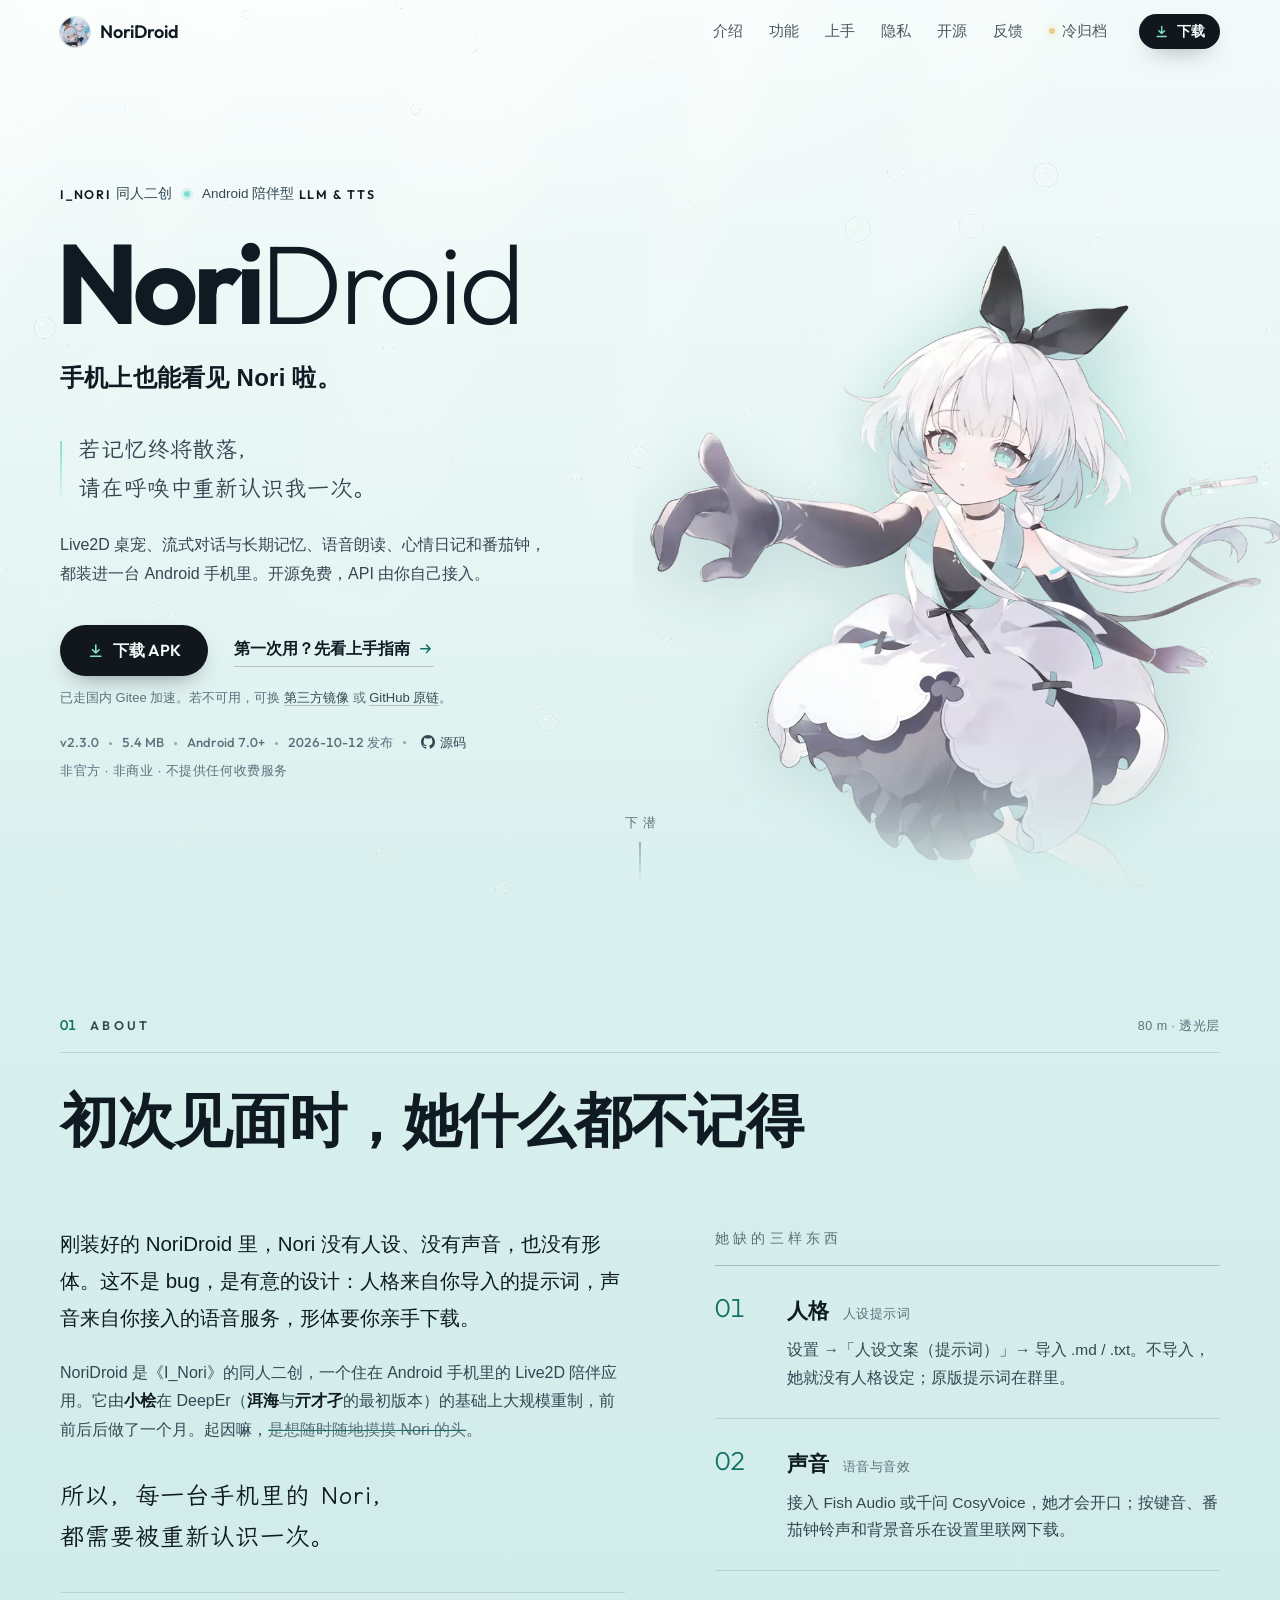
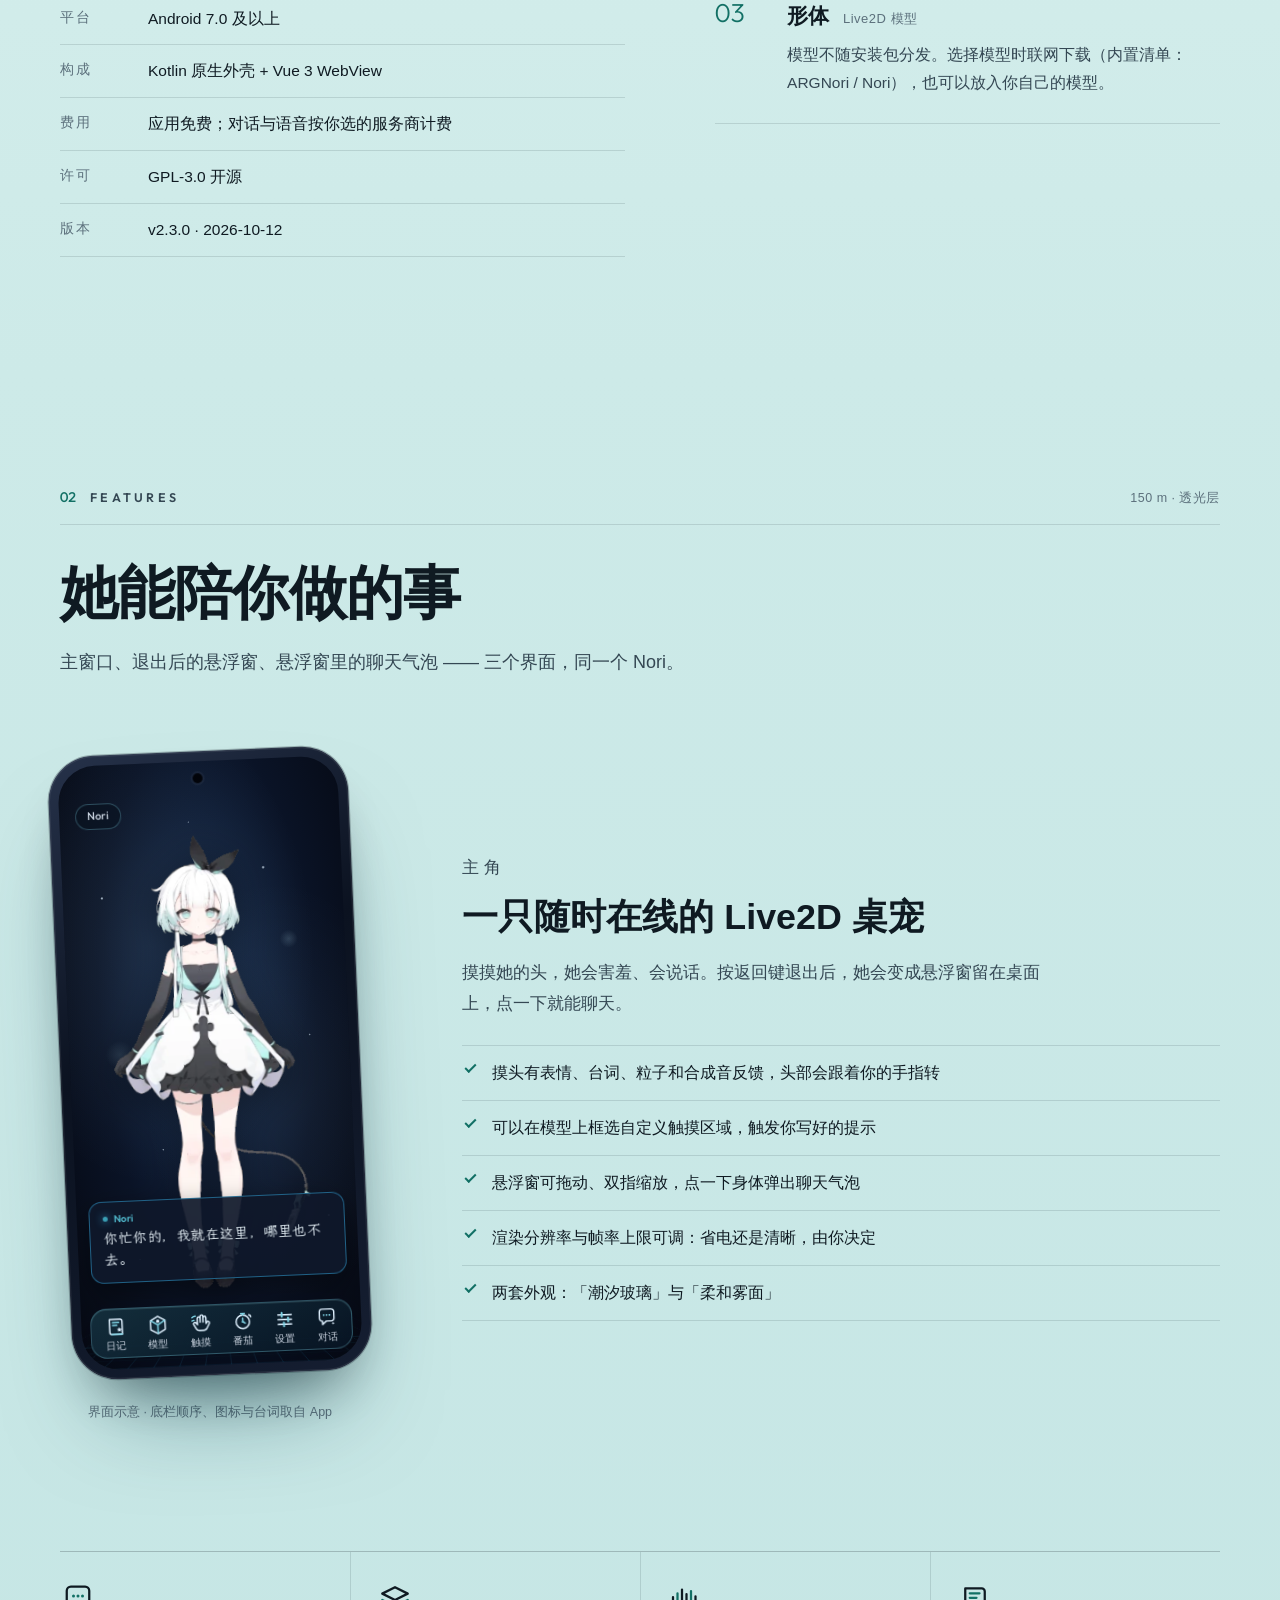
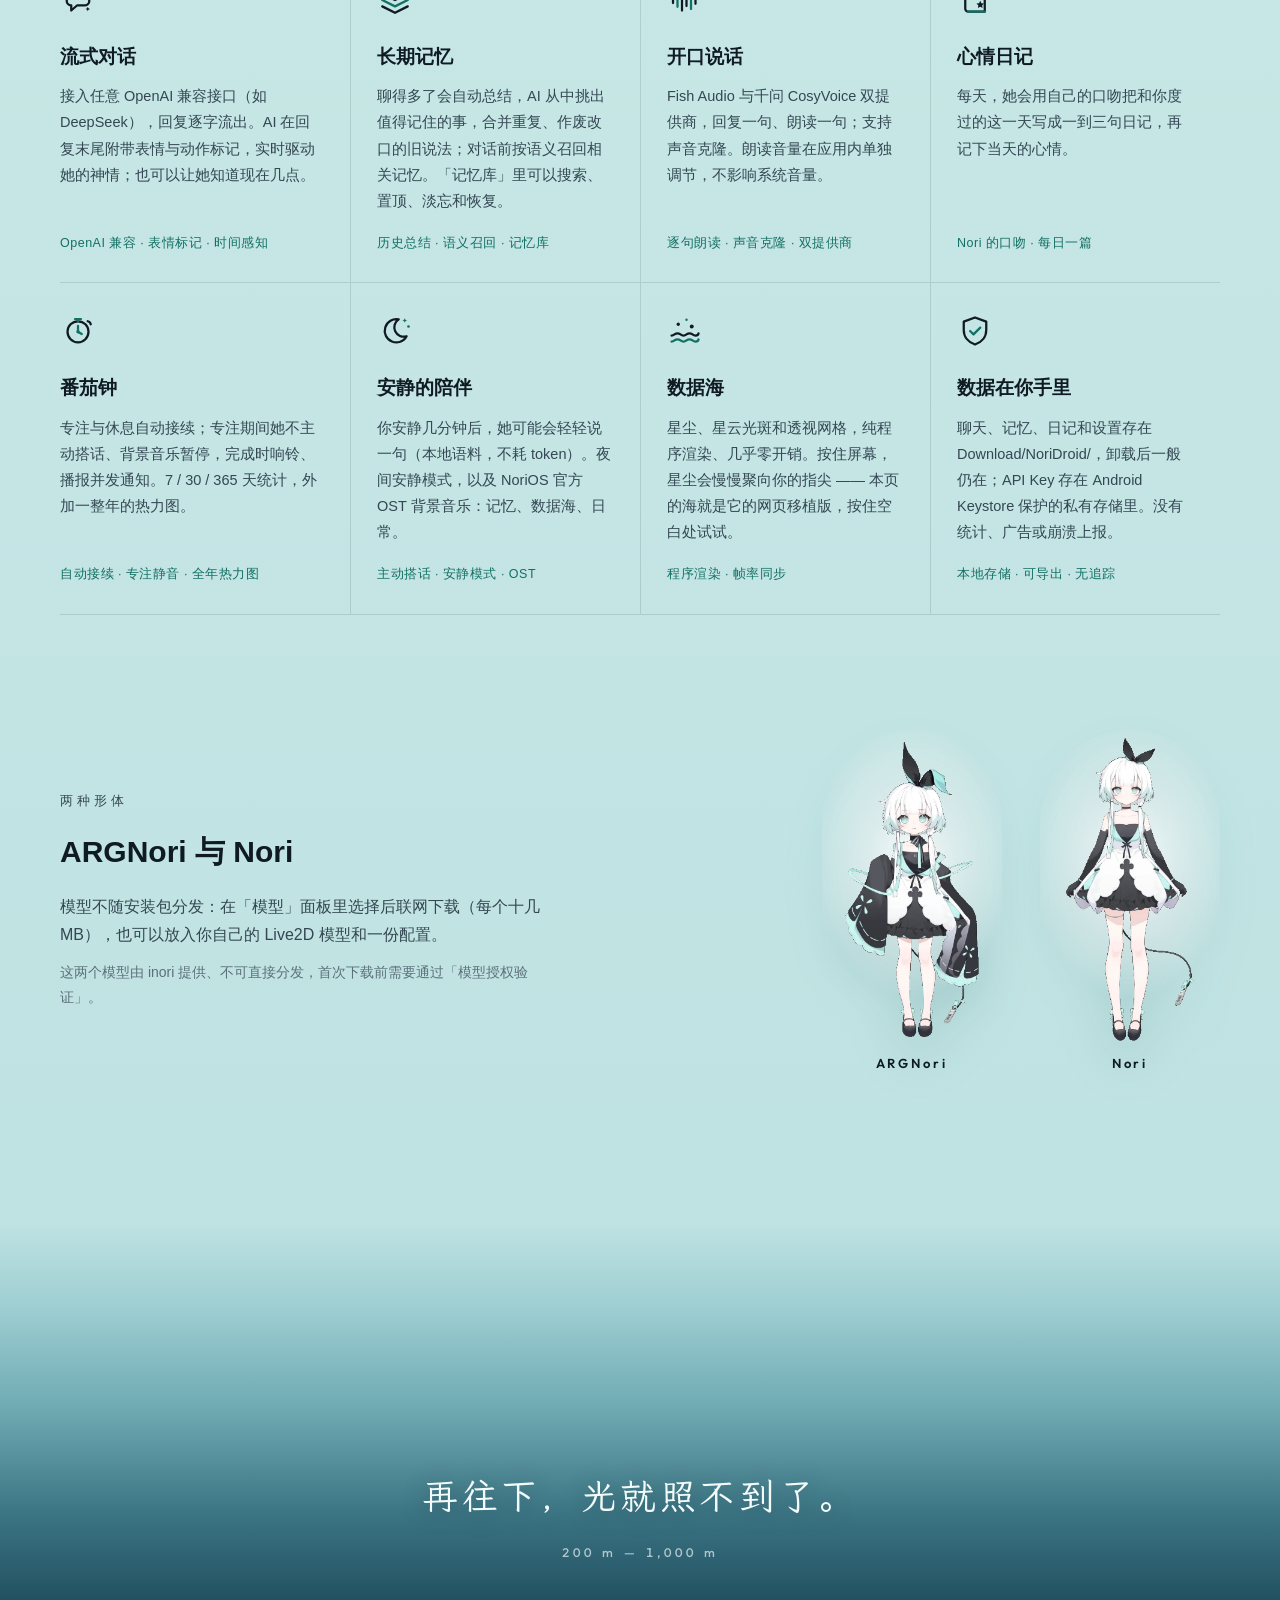
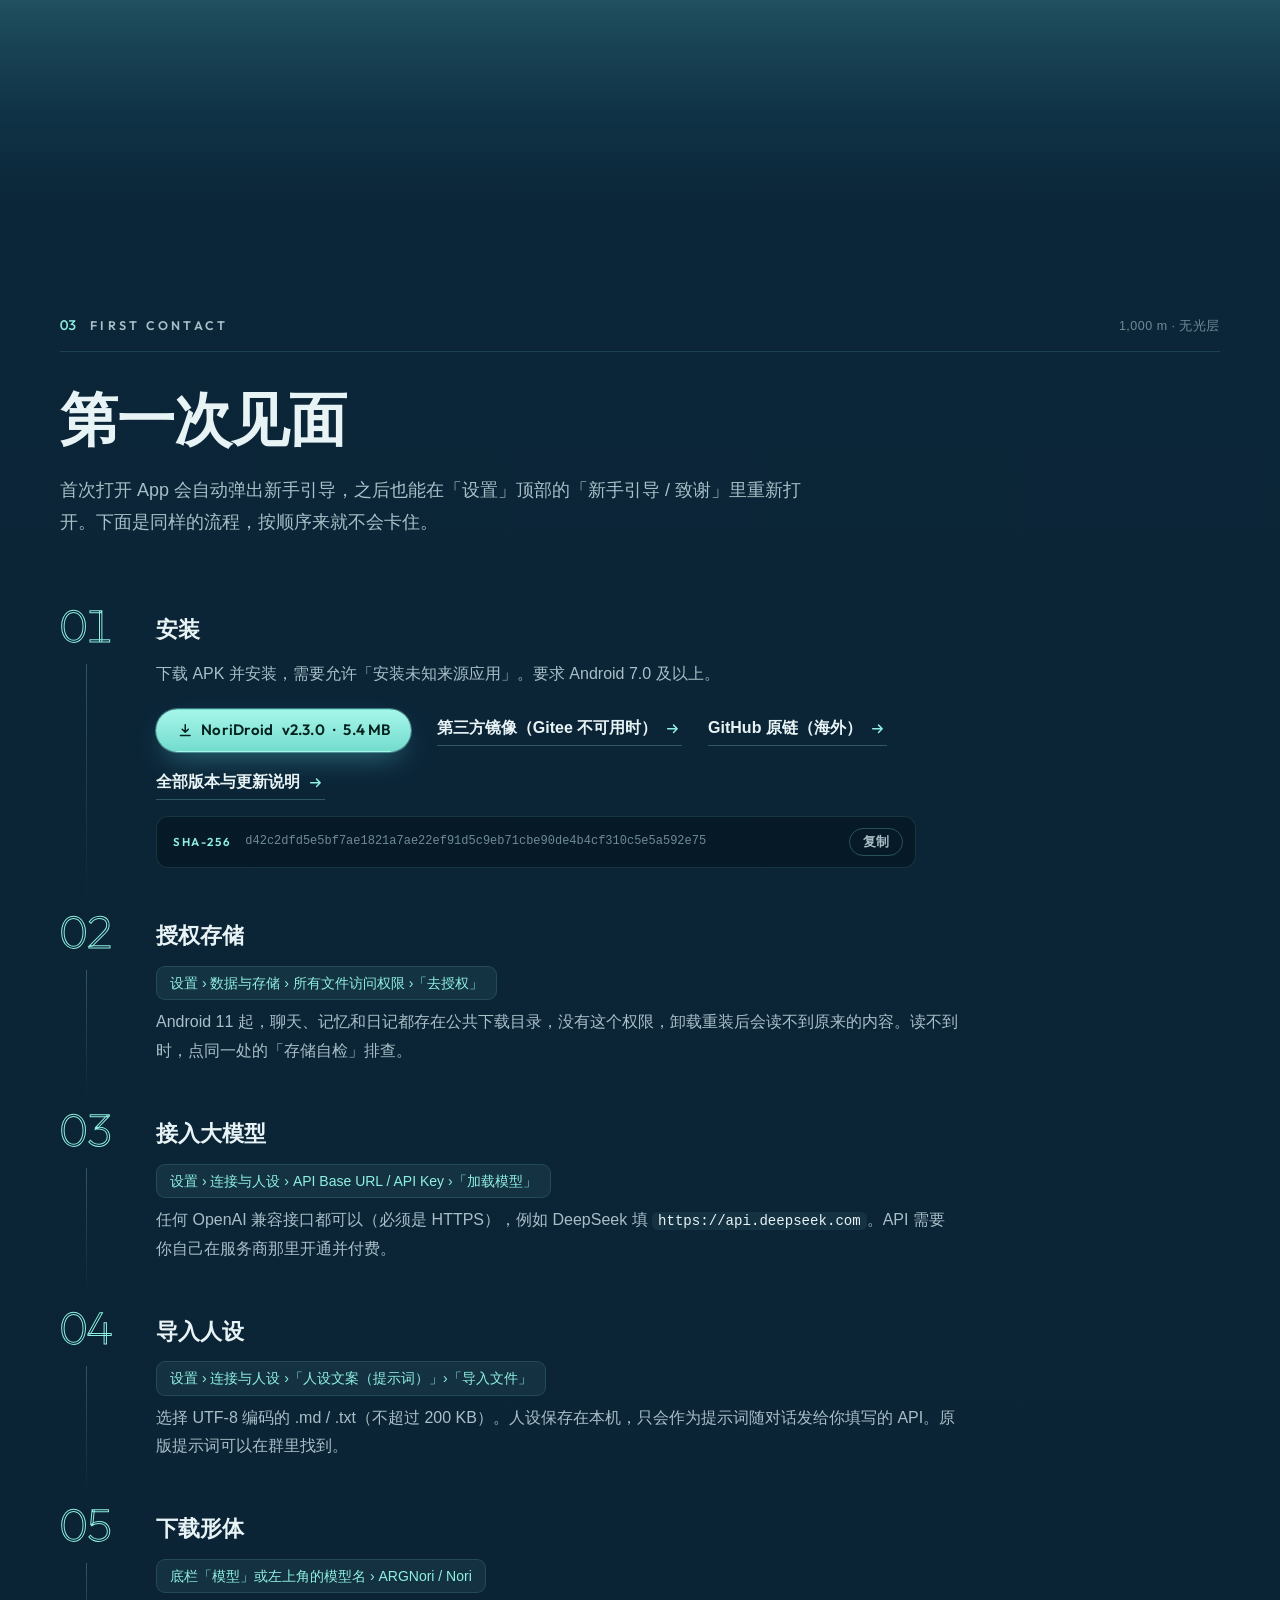
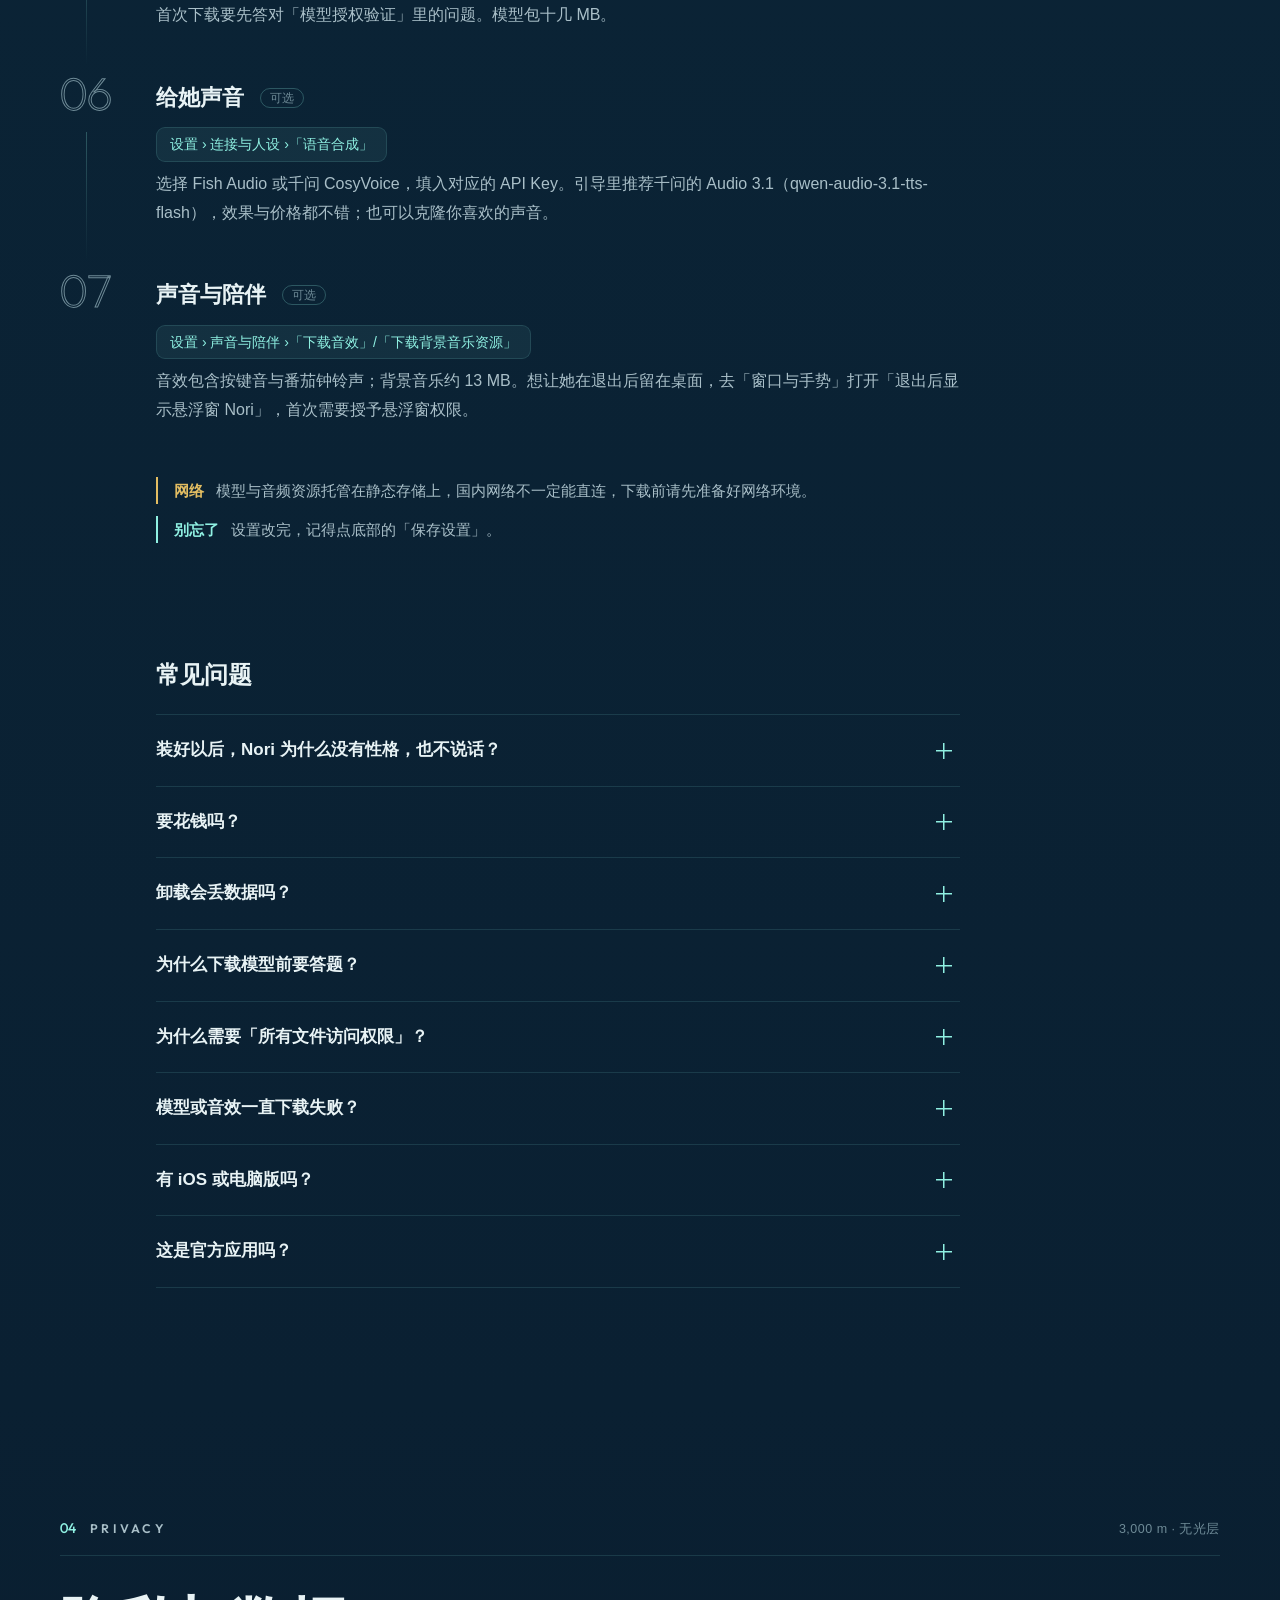
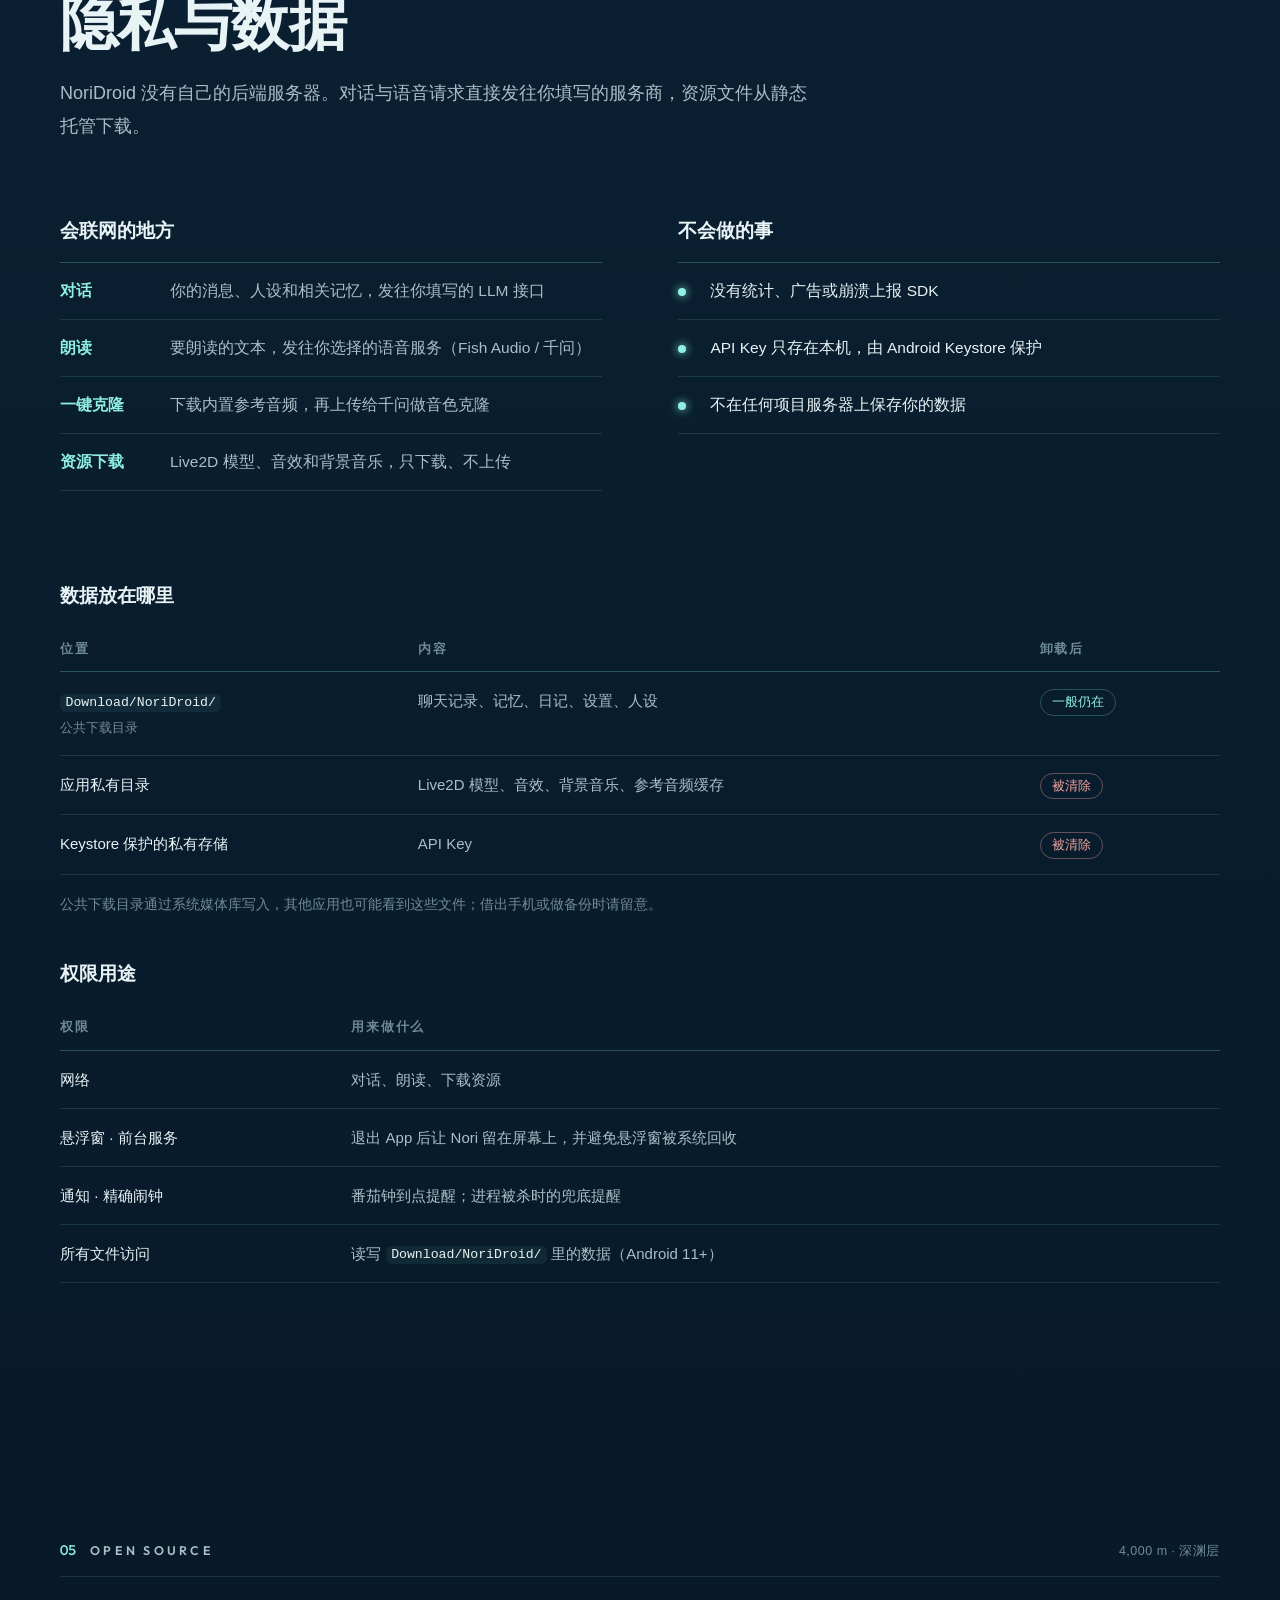
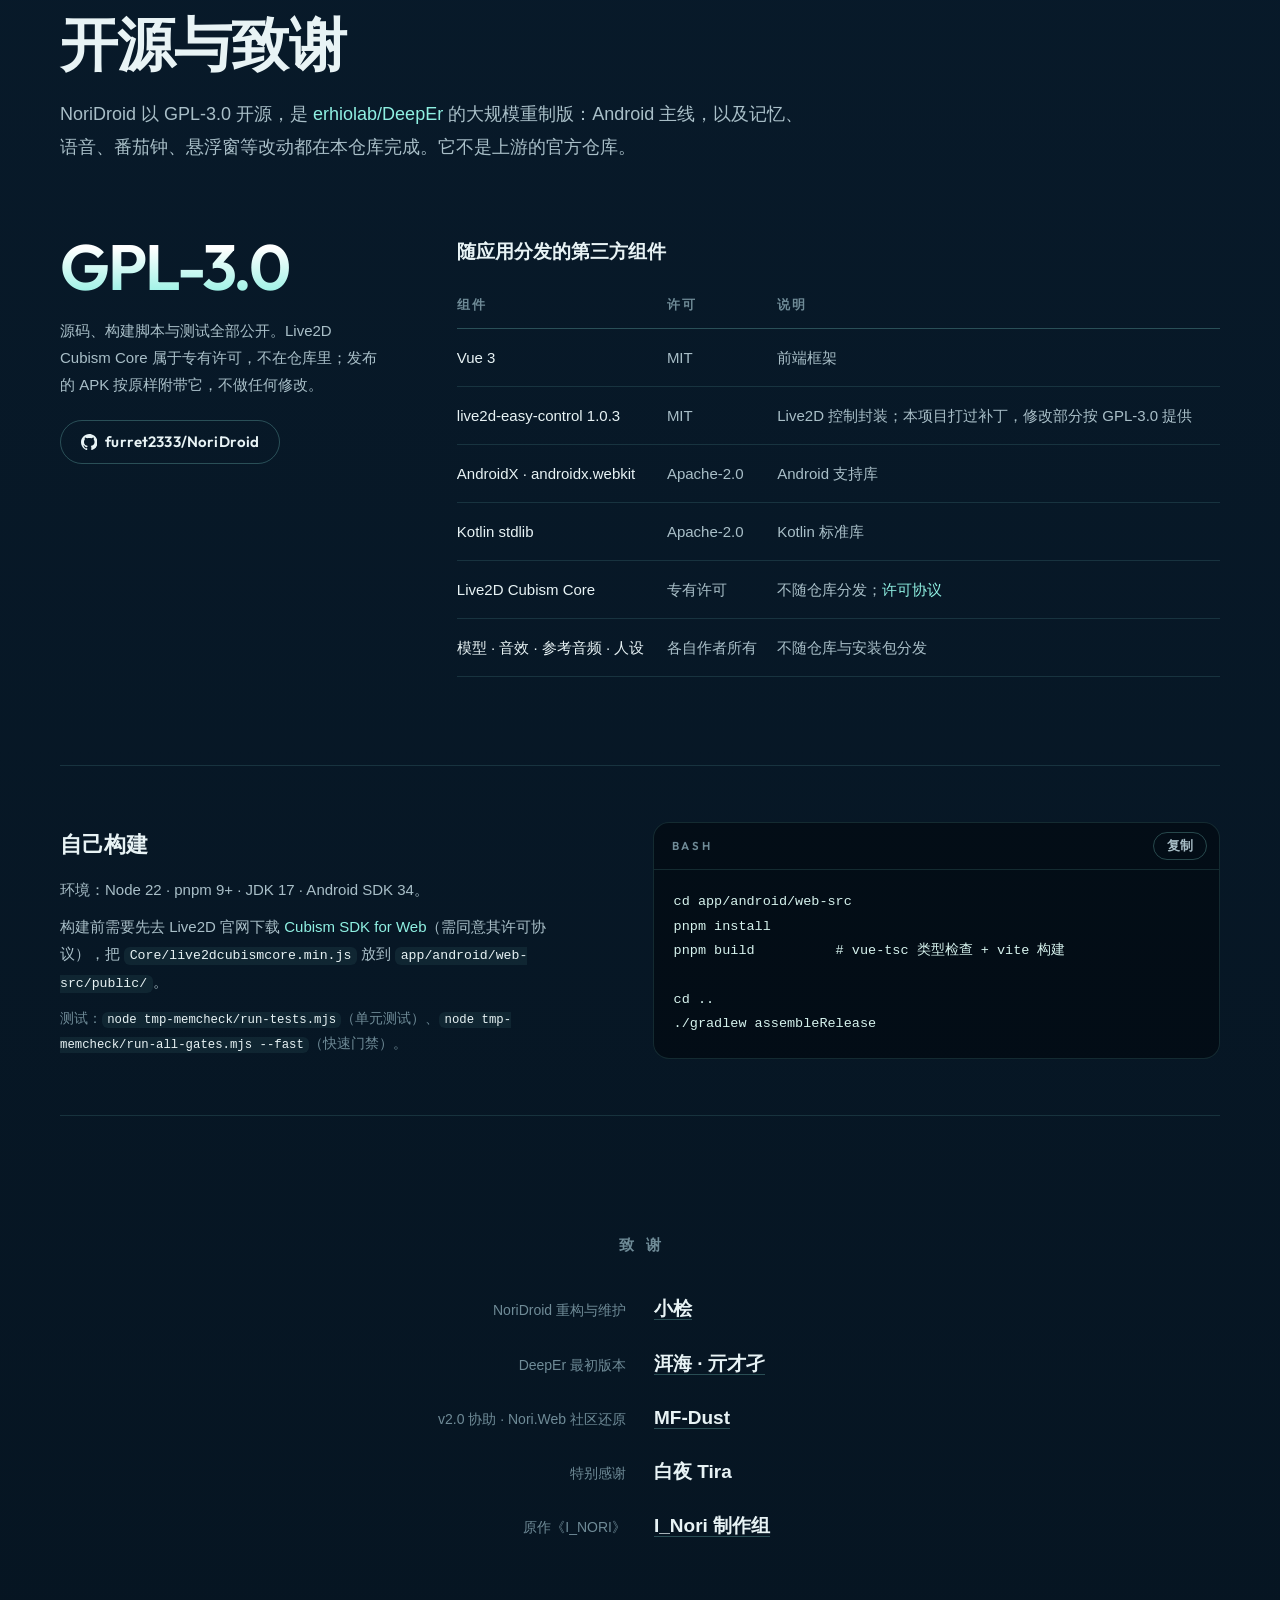
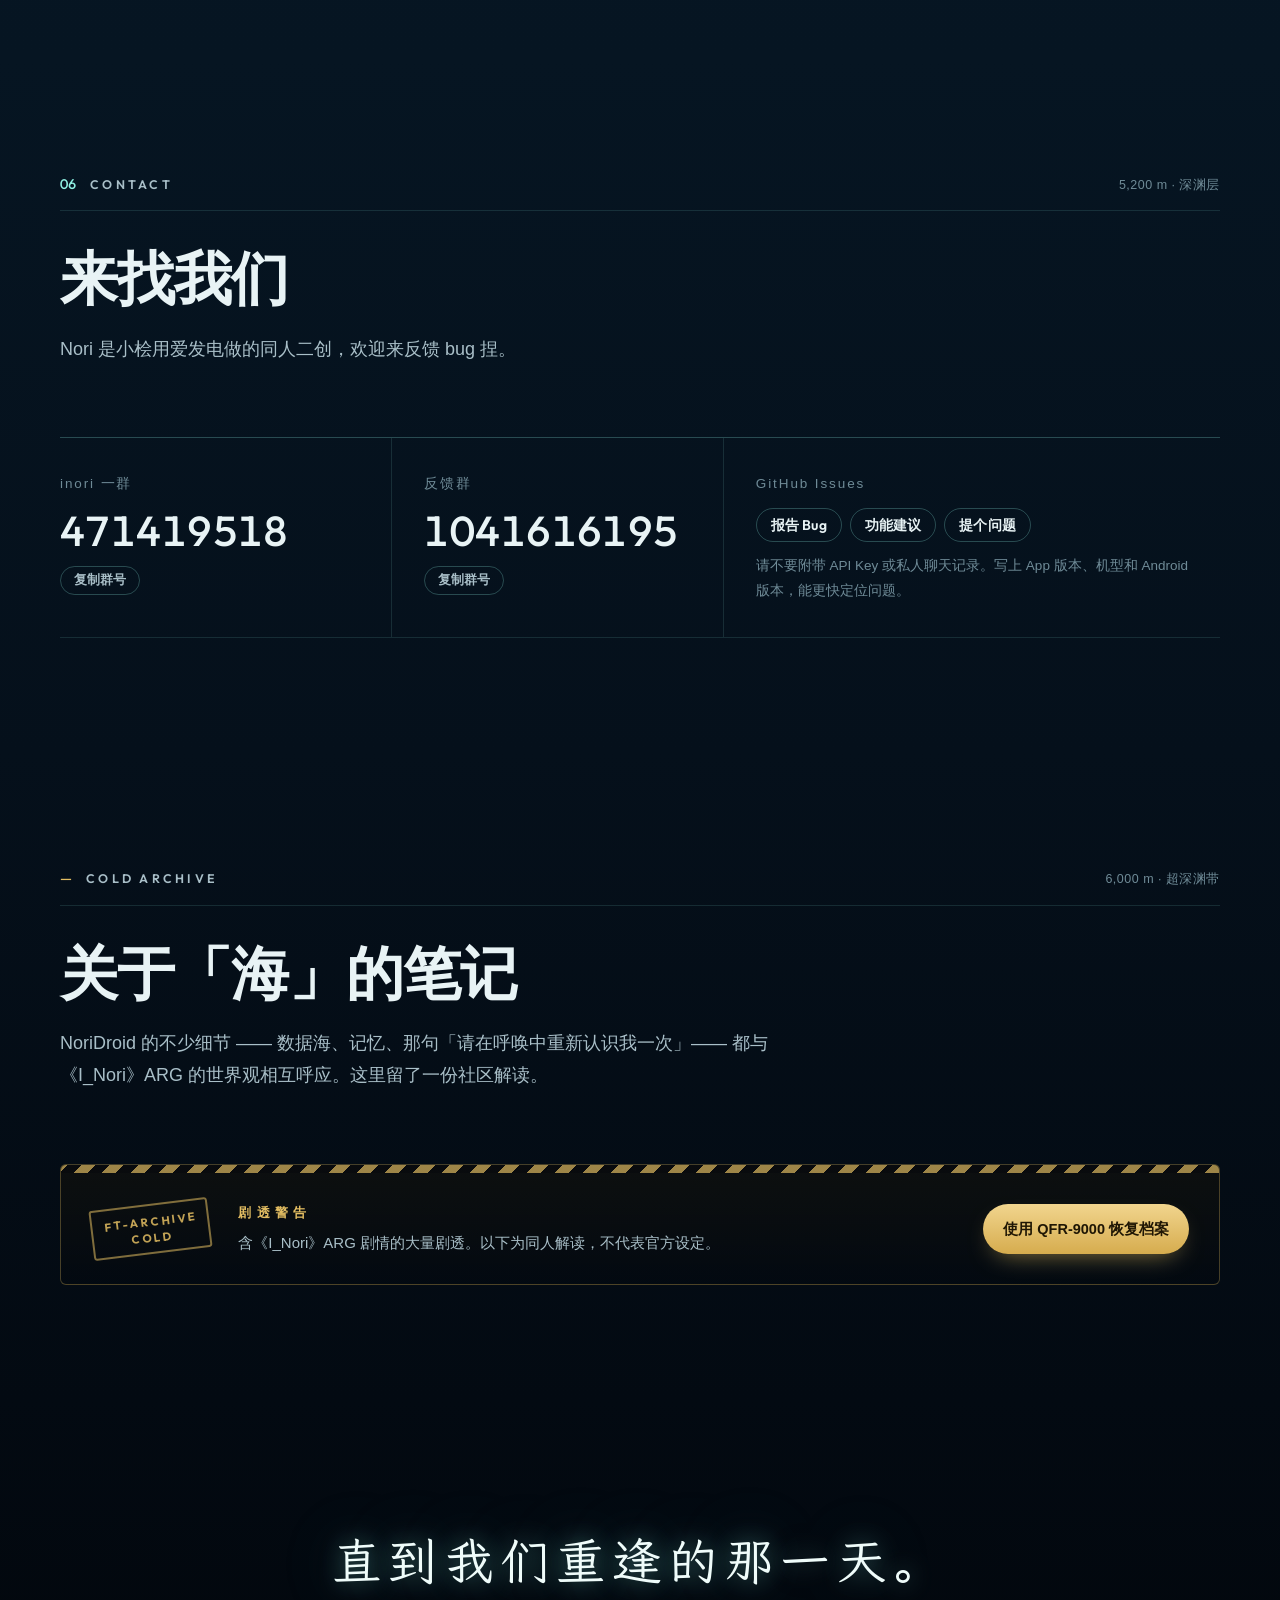
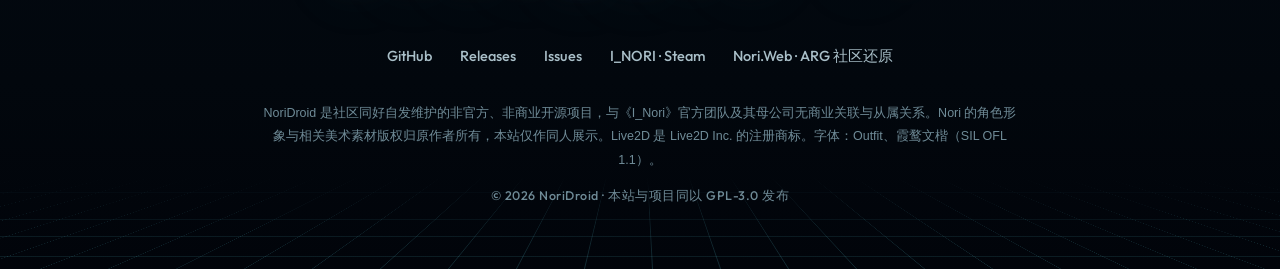
==== commit 6dafd79f: "fix: 主下载按钮改用 Gitee raw 链接（发行版附件返回 application/zip 会被当成压缩包） - Gitee 发行版附件 Content-Type: application/z" ====
--- a/index.html
+++ b/index.html
@@ -70,7 +70,7 @@
 				<a href="#lore" class="nav-archive">冷归档</a>
 			</nav>
 			<div class="nav-actions">
-				<a class="btn btn-solid btn-sm" data-release="apk-link" href="https://gitee.com/HuiQwQ/nori-droid/releases/download/2.3.0/NoriDroid-2.3.0-release.apk">
+				<a class="btn btn-solid btn-sm" data-release="apk-link" href="https://gitee.com/HuiQwQ/nori-droid/raw/master/dl/NoriDroid-2.3.0-release.apk">
 					<svg class="i" aria-hidden="true"><use href="#i-download"/></svg>下载
 				</a>
 				<button class="nav-toggle" type="button" aria-expanded="false" aria-controls="nav-menu" aria-label="打开菜单">
@@ -98,7 +98,7 @@
 					<p class="hero-voice voice">若记忆终将散落，<br>请在呼唤中重新认识我一次。</p>
 					<p class="hero-desc">Live2D 桌宠、流式对话与长期记忆、语音朗读、心情日记和番茄钟，都装进一台 Android 手机里。开源免费，API 由你自己接入。</p>
 					<div class="hero-actions">
-						<a class="btn btn-solid btn-lg" data-release="apk-link" href="https://gitee.com/HuiQwQ/nori-droid/releases/download/2.3.0/NoriDroid-2.3.0-release.apk">
+						<a class="btn btn-solid btn-lg" data-release="apk-link" href="https://gitee.com/HuiQwQ/nori-droid/raw/master/dl/NoriDroid-2.3.0-release.apk">
 							<svg class="i" aria-hidden="true"><use href="#i-download"/></svg>下载 APK
 						</a>
 						<a class="link-arrow" href="#setup">第一次用？先看上手指南<svg class="i" aria-hidden="true"><use href="#i-arrow"/></svg></a>
@@ -306,7 +306,7 @@
 						<h3>安装</h3>
 						<p>下载 APK 并安装，需要允许「安装未知来源应用」。要求 Android 7.0 及以上。</p>
 						<div class="download">
-							<a class="btn btn-glow" data-release="apk-link" href="https://gitee.com/HuiQwQ/nori-droid/releases/download/2.3.0/NoriDroid-2.3.0-release.apk">
+							<a class="btn btn-glow" data-release="apk-link" href="https://gitee.com/HuiQwQ/nori-droid/raw/master/dl/NoriDroid-2.3.0-release.apk">
 								<svg class="i" aria-hidden="true"><use href="#i-download"/></svg>NoriDroid <span data-release="version">v2.3.0</span> · <span data-release="size">5.4 MB</span>
 							</a>
 							<a class="link-arrow" data-release="apk-mirror" href="https://gh-proxy.com/https://github.com/furret2333/NoriDroid/releases/download/2.3.0/NoriDroid-2.3.0-release.apk">第三方镜像（Gitee 不可用时）<svg class="i" aria-hidden="true"><use href="#i-arrow"/></svg></a>
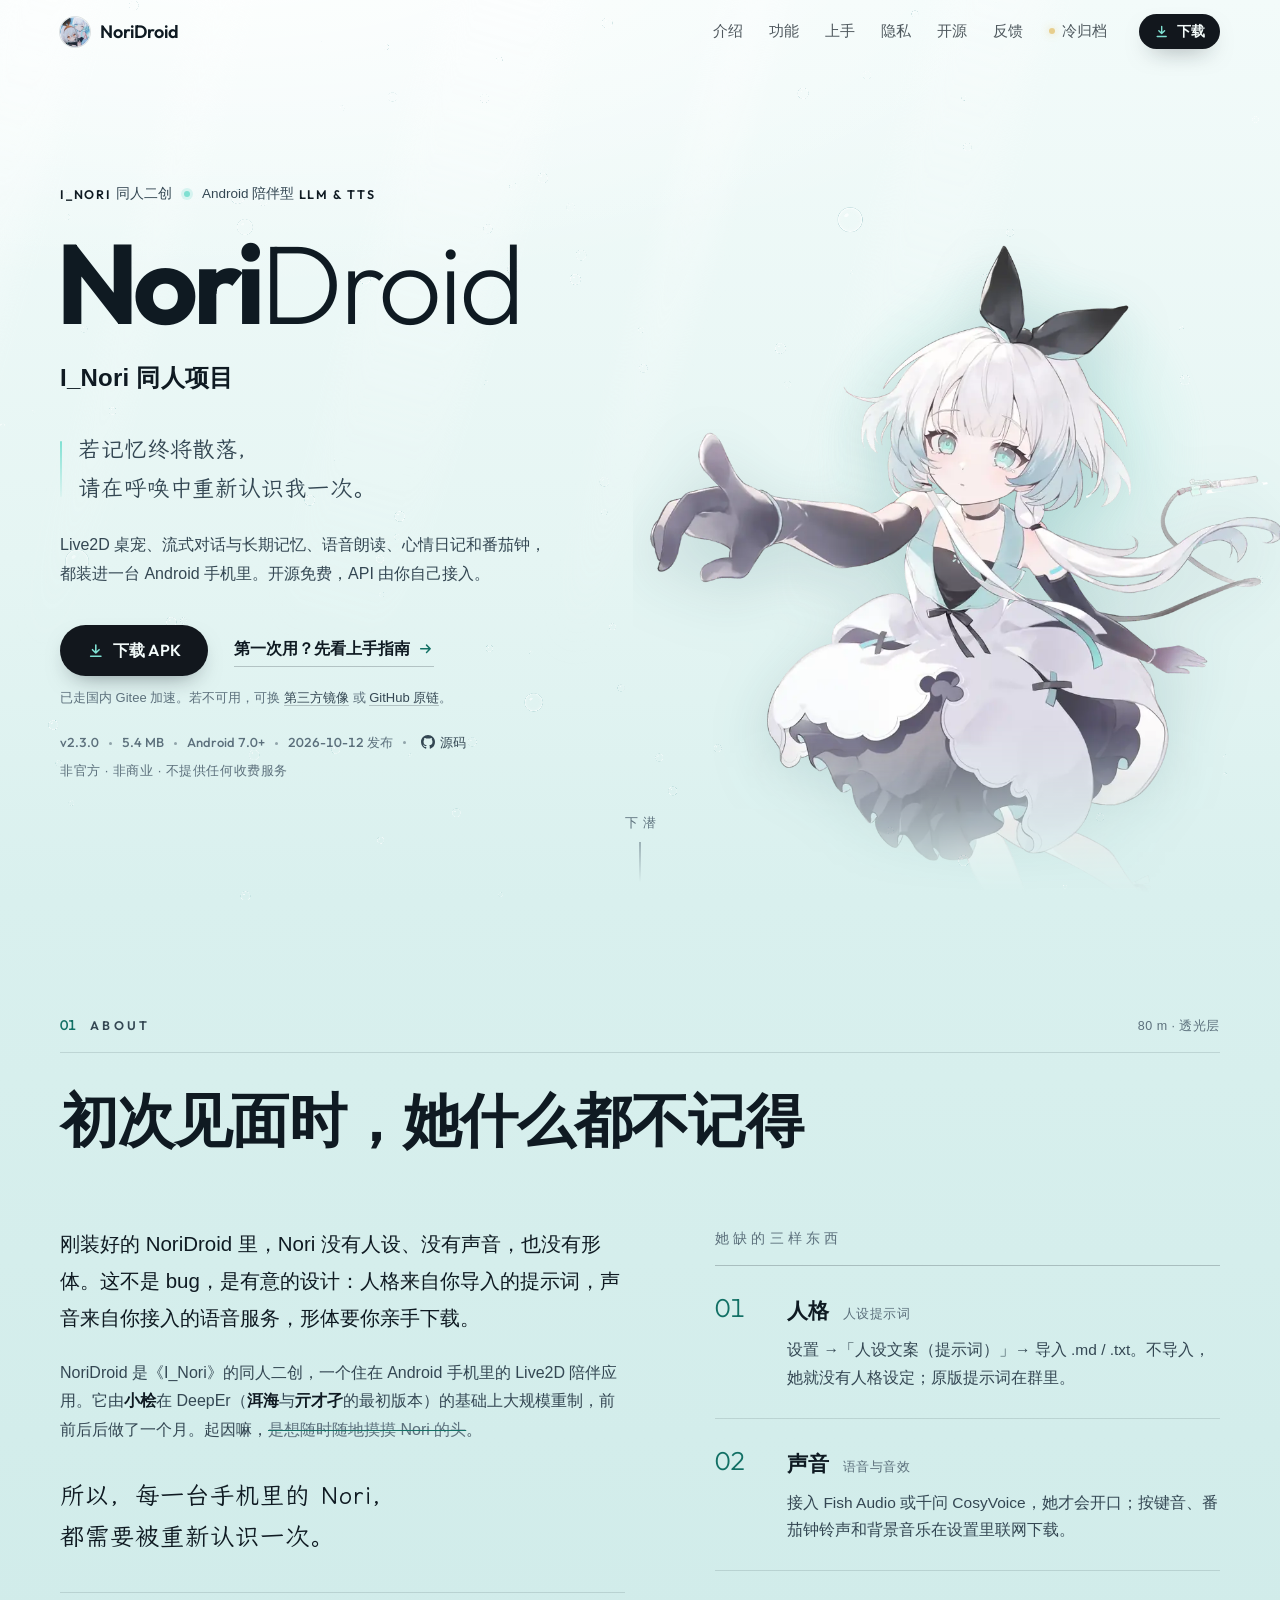
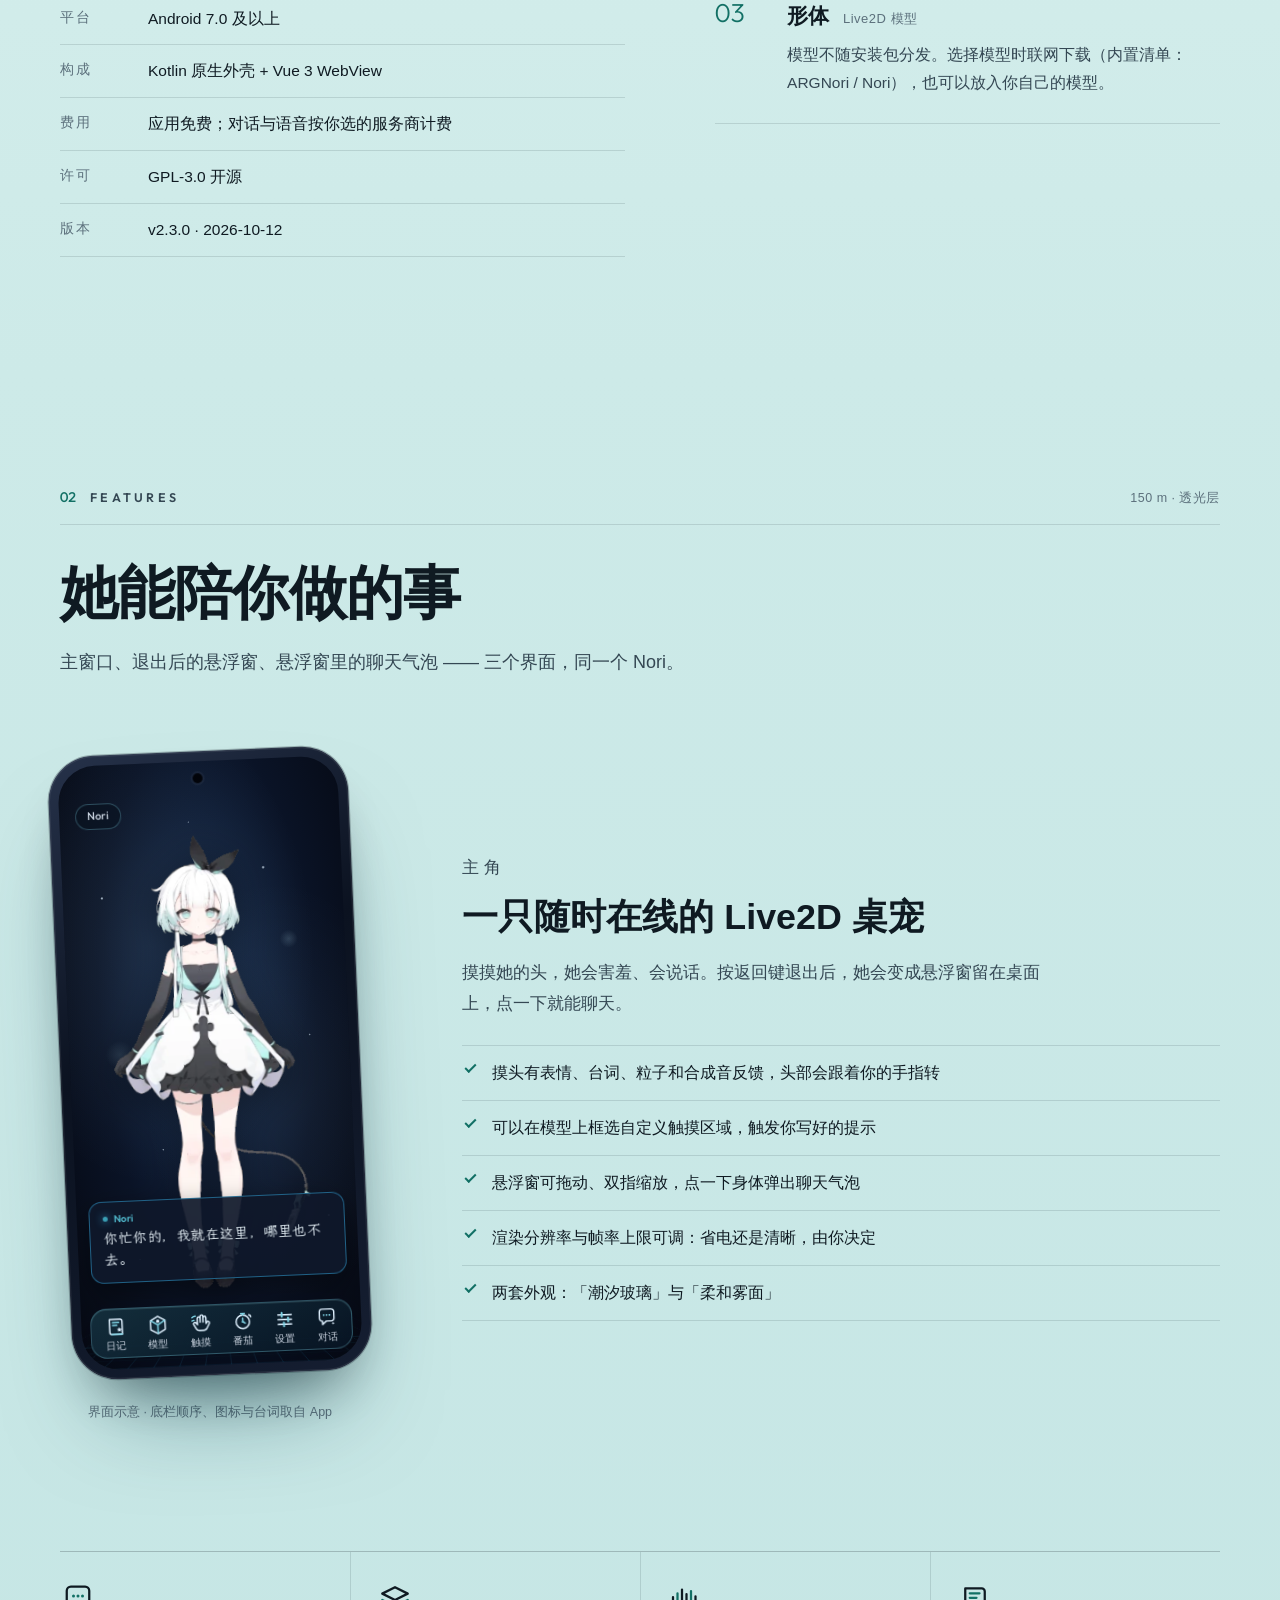
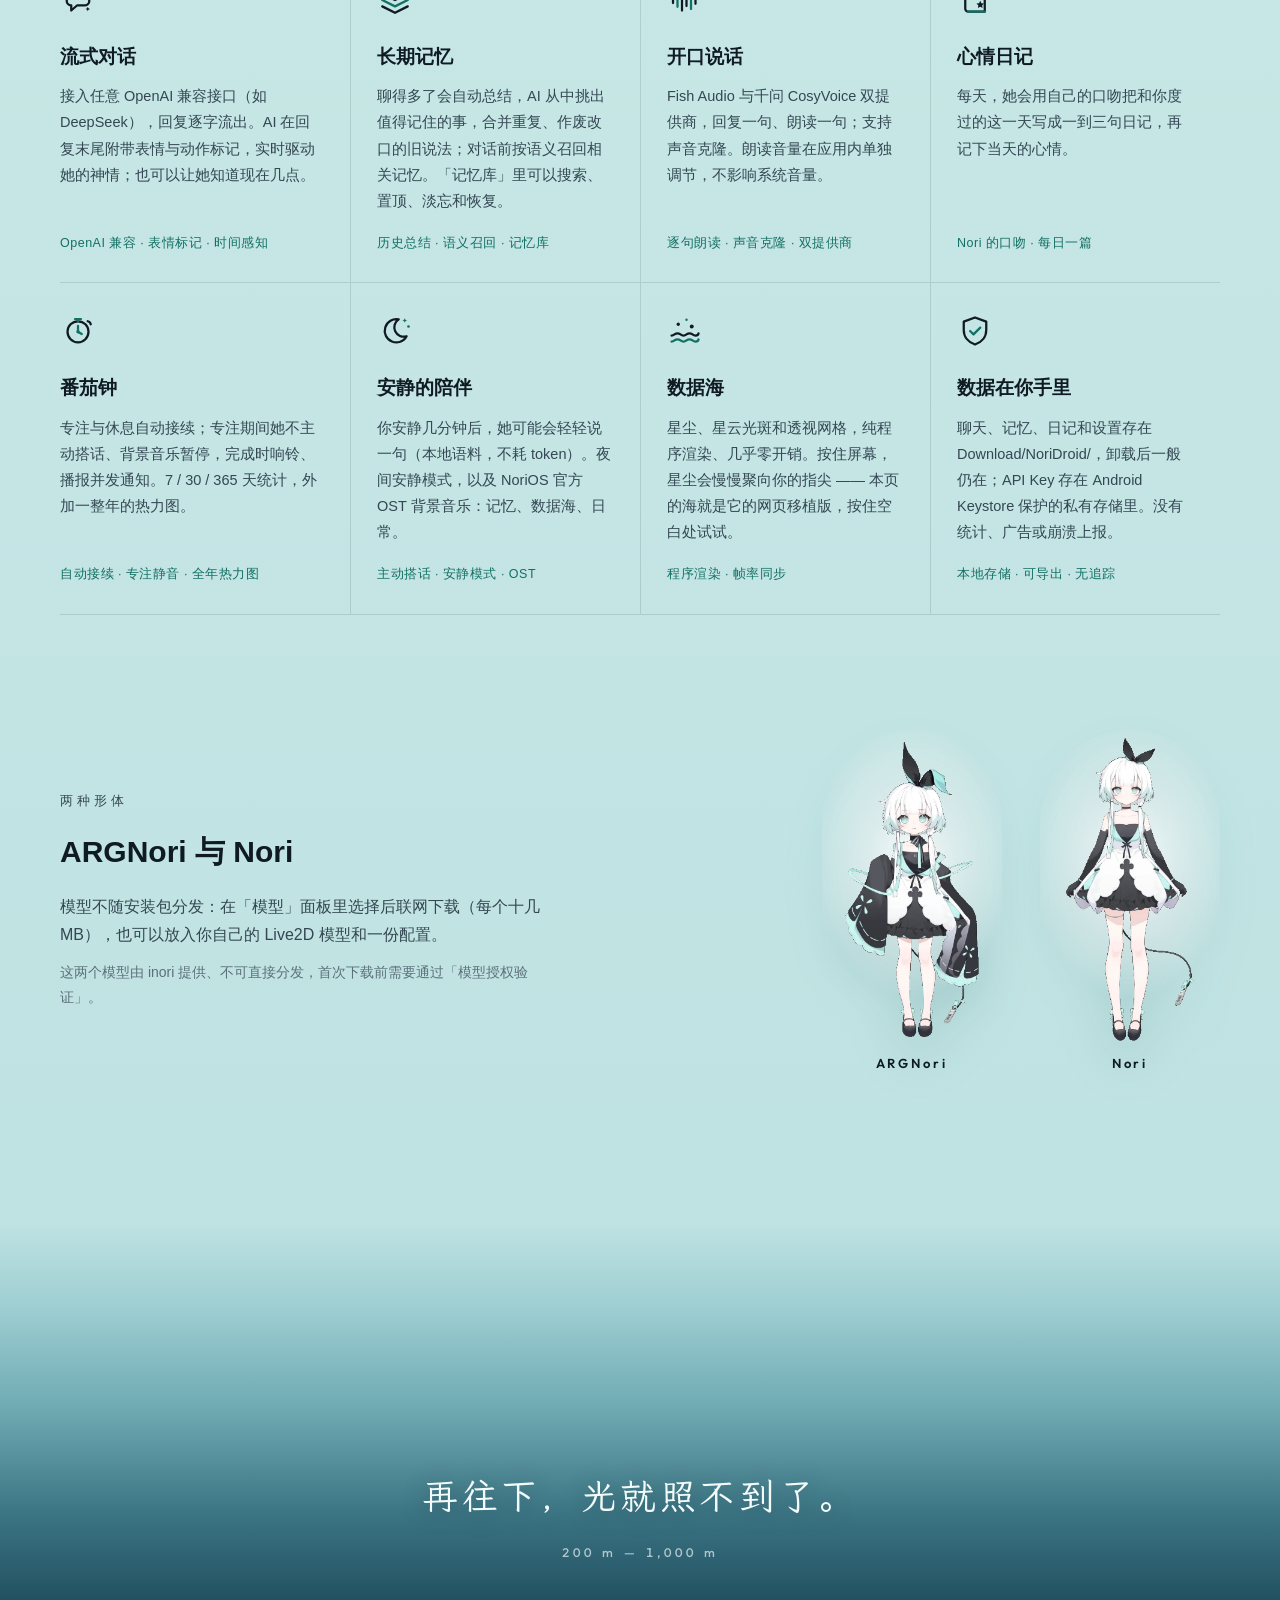
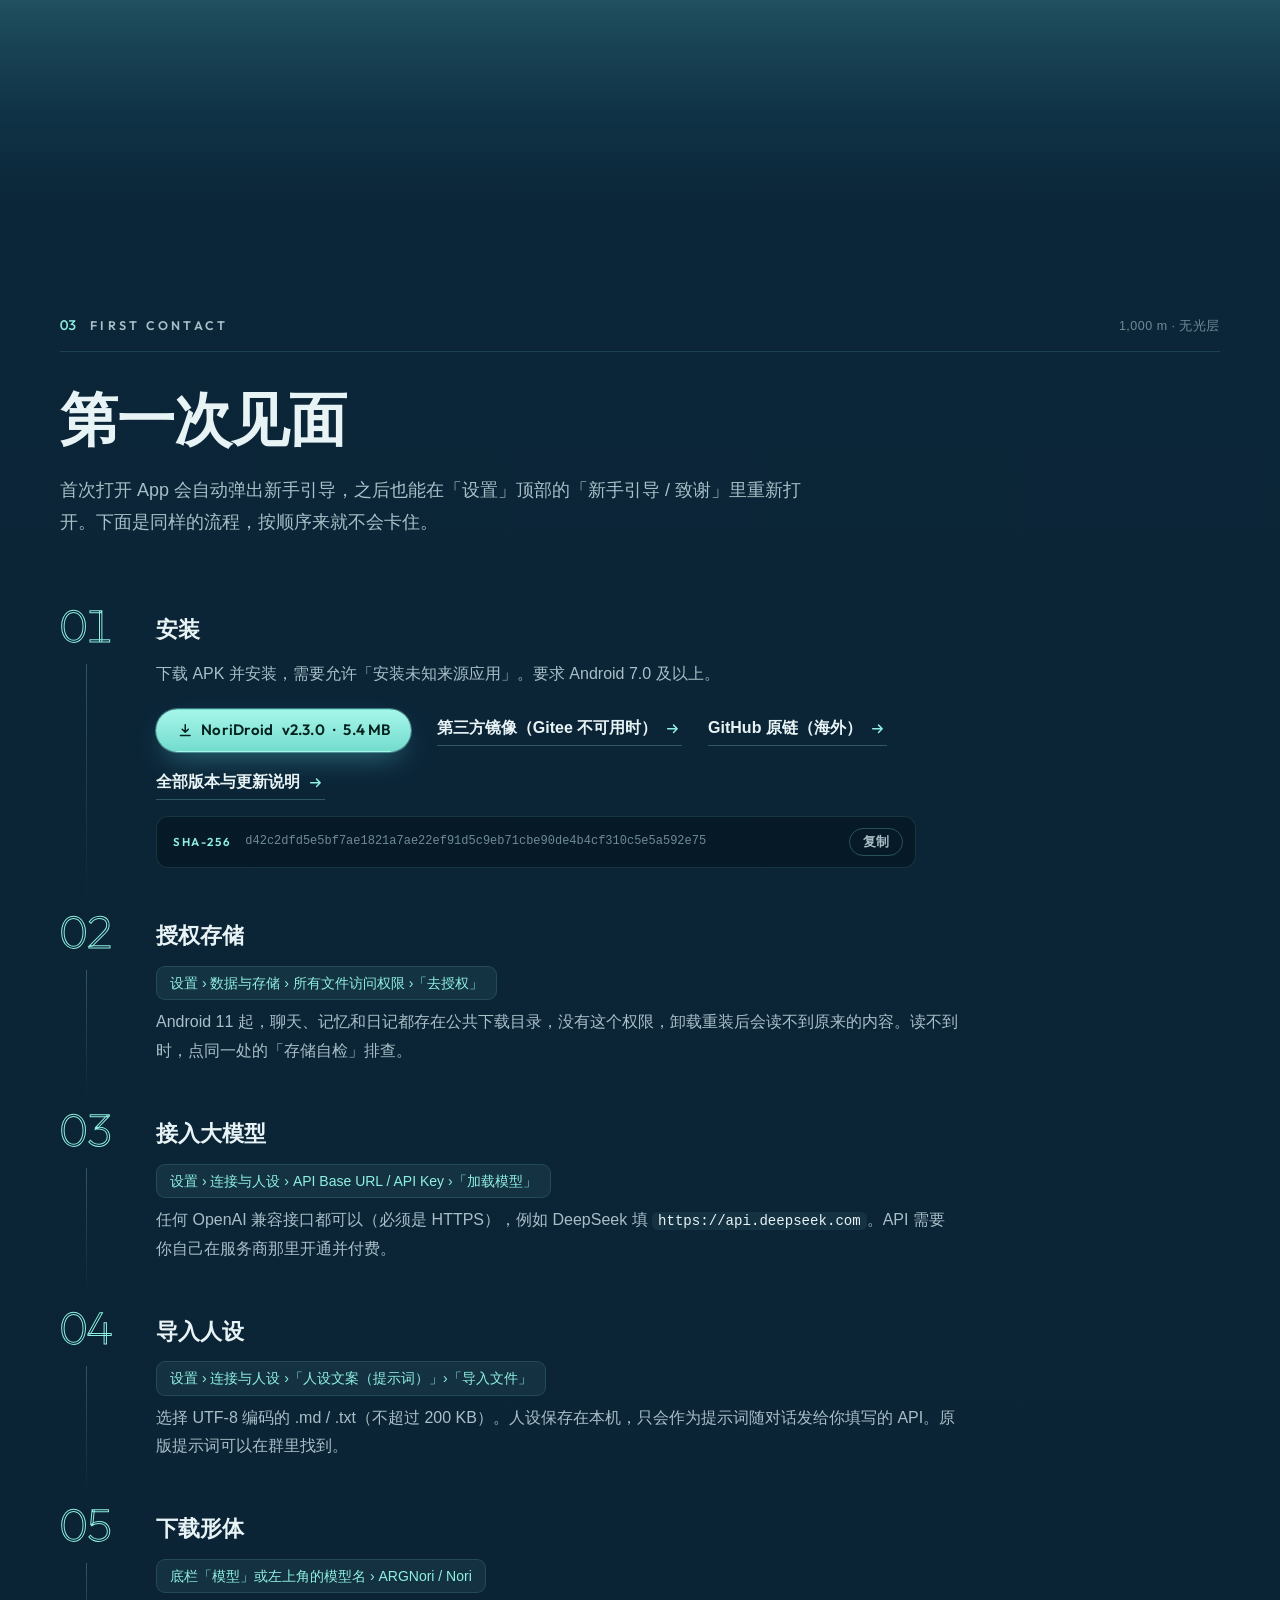
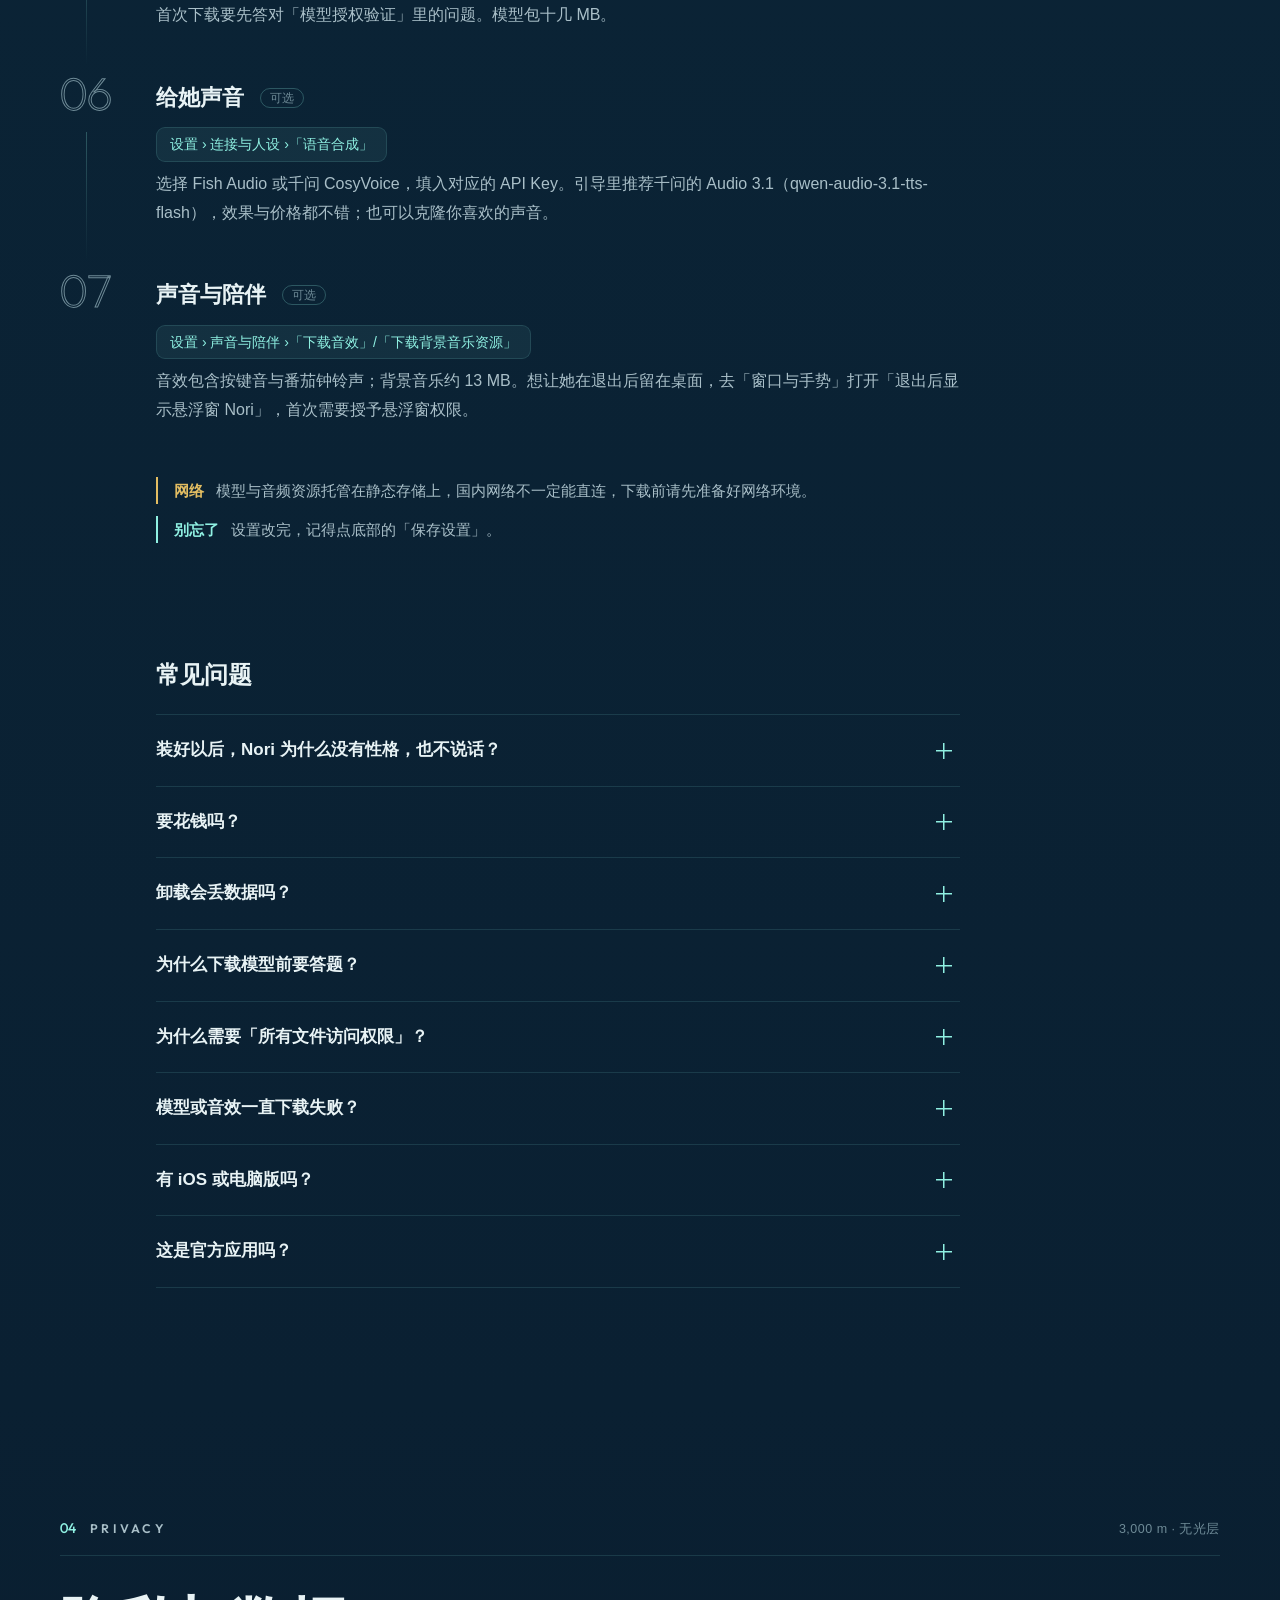
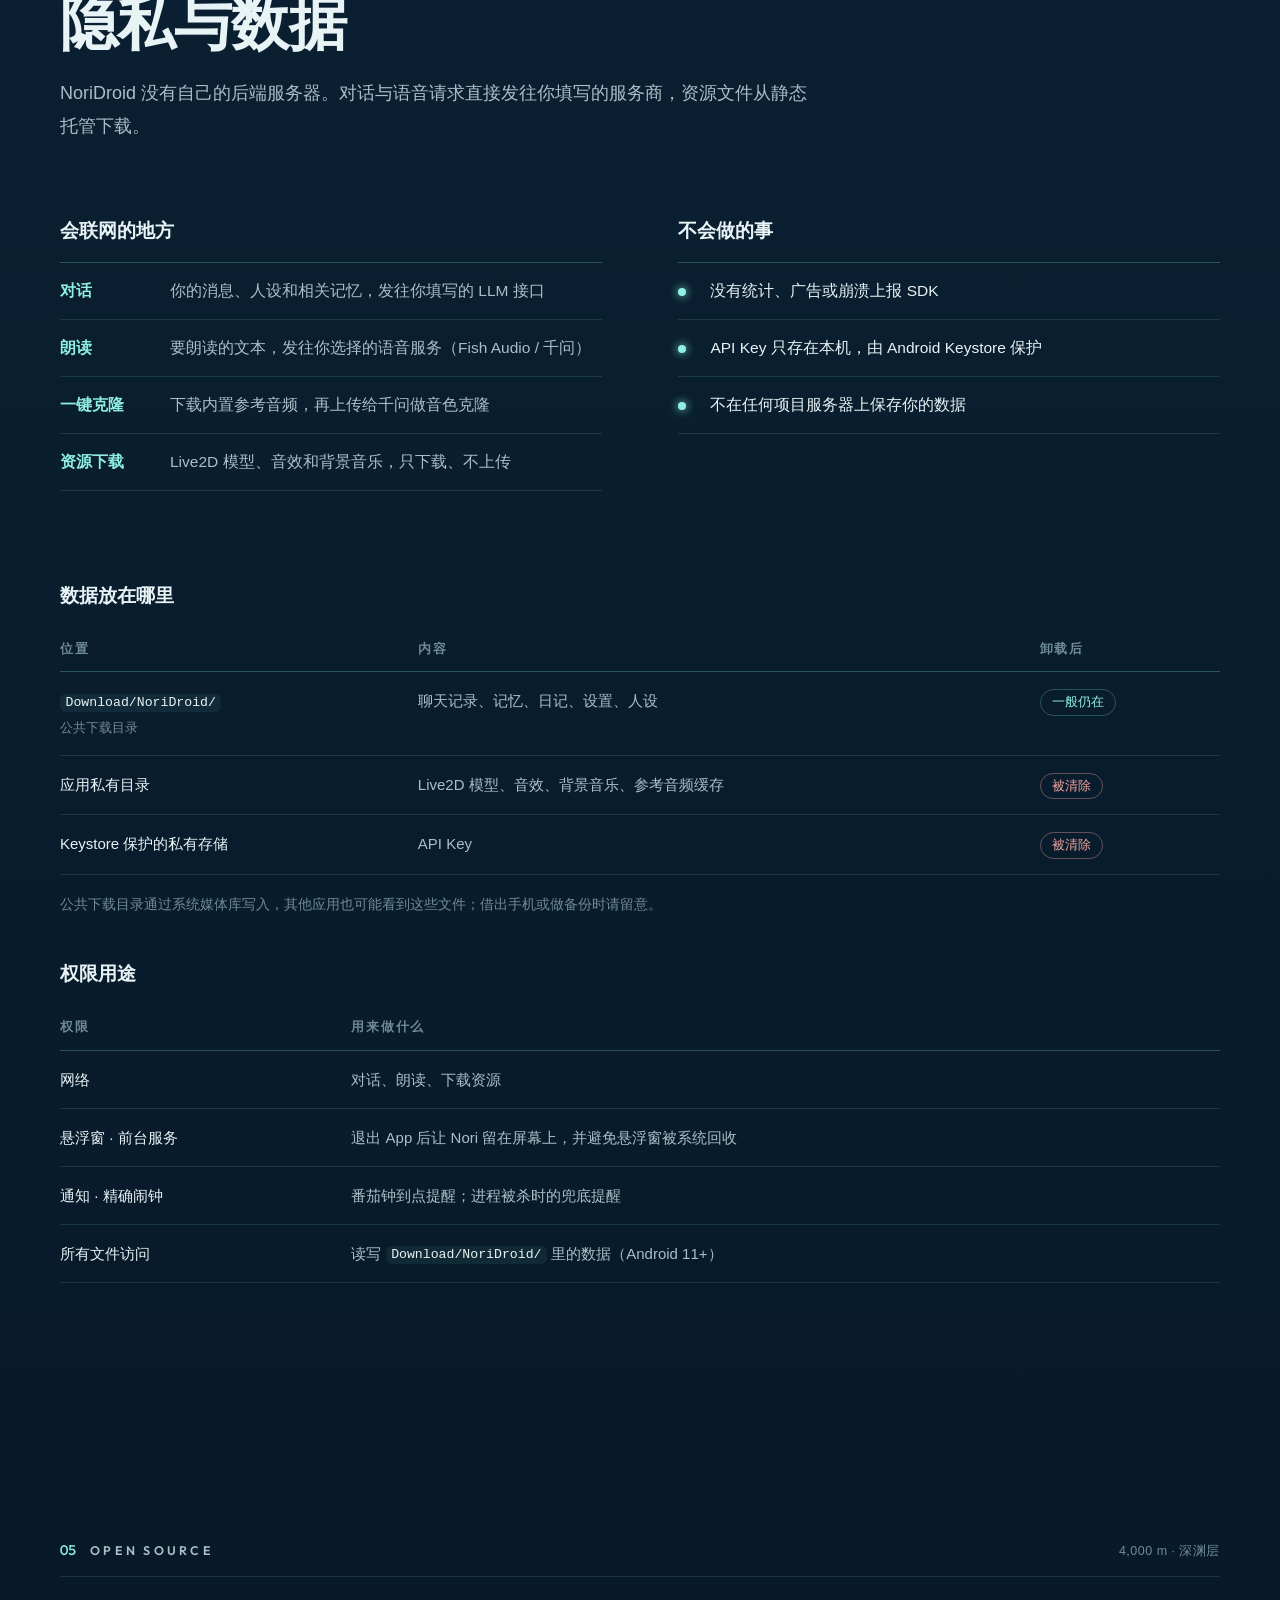
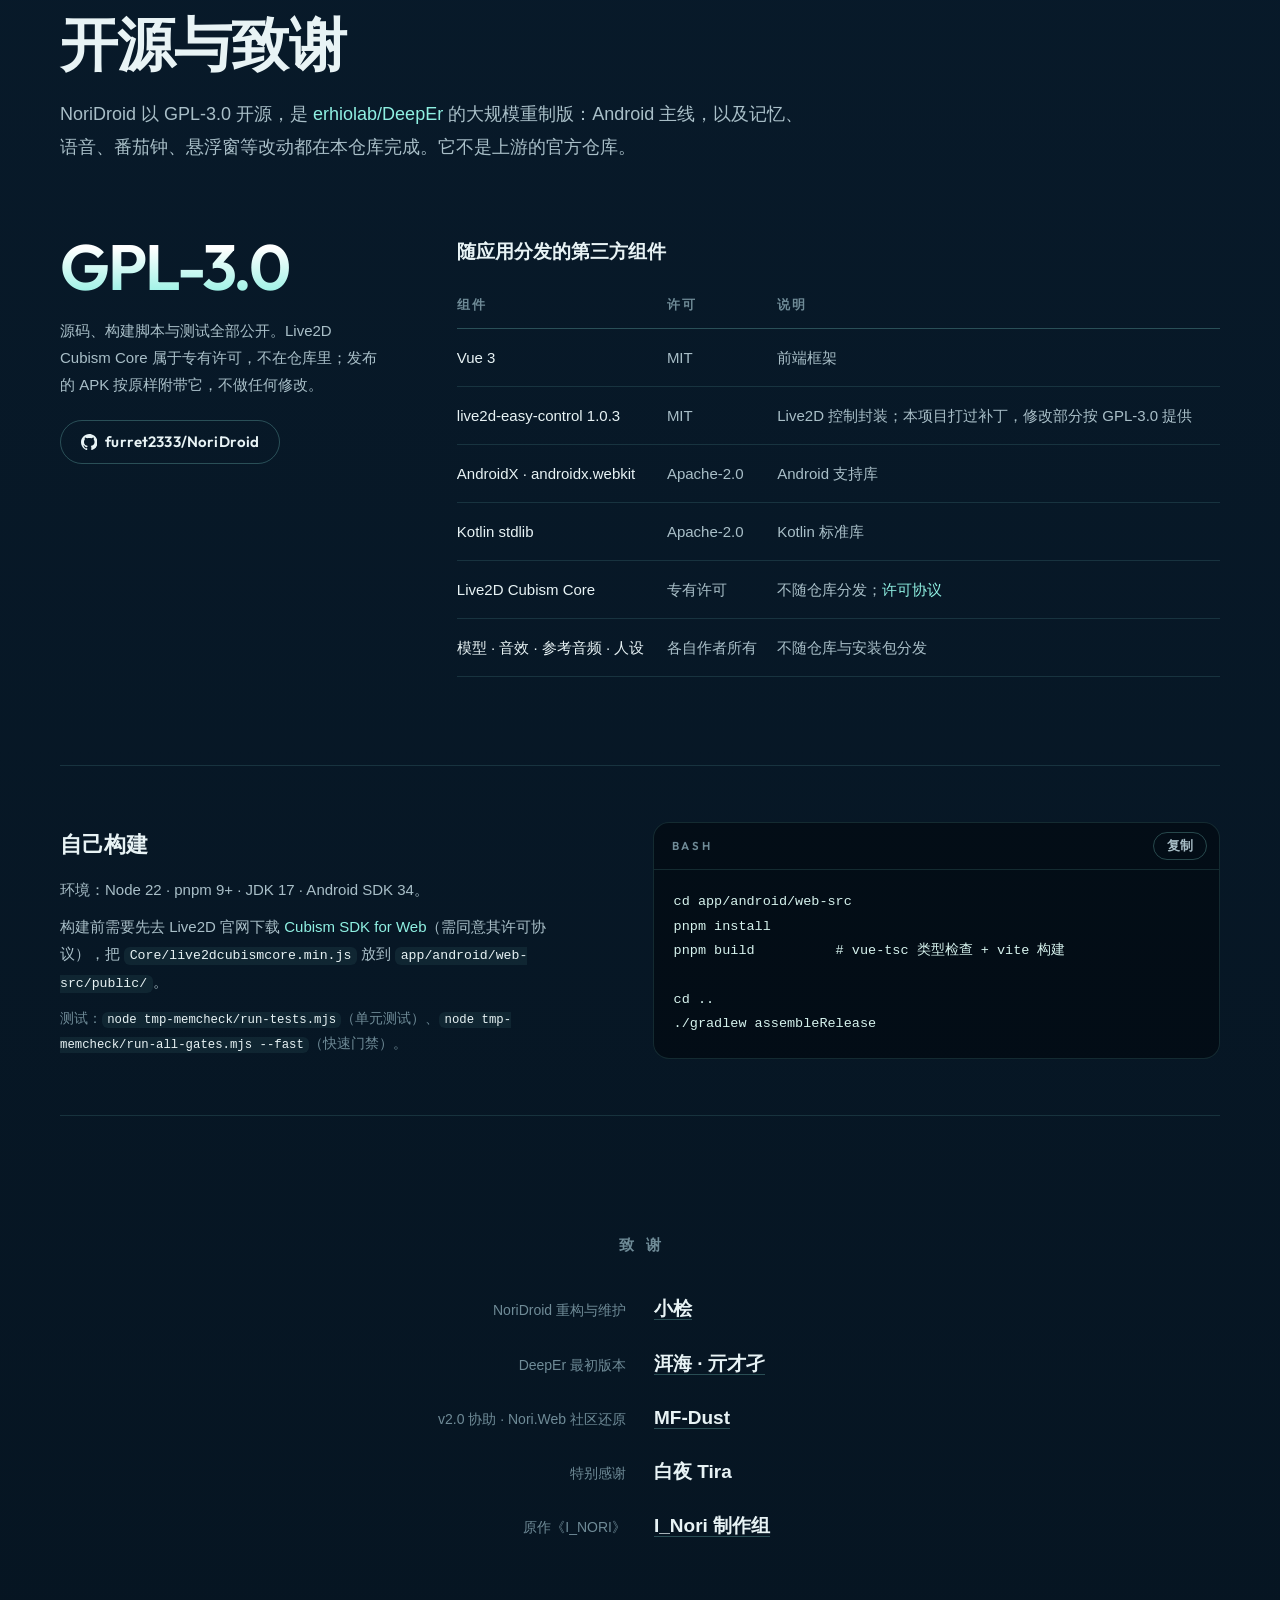
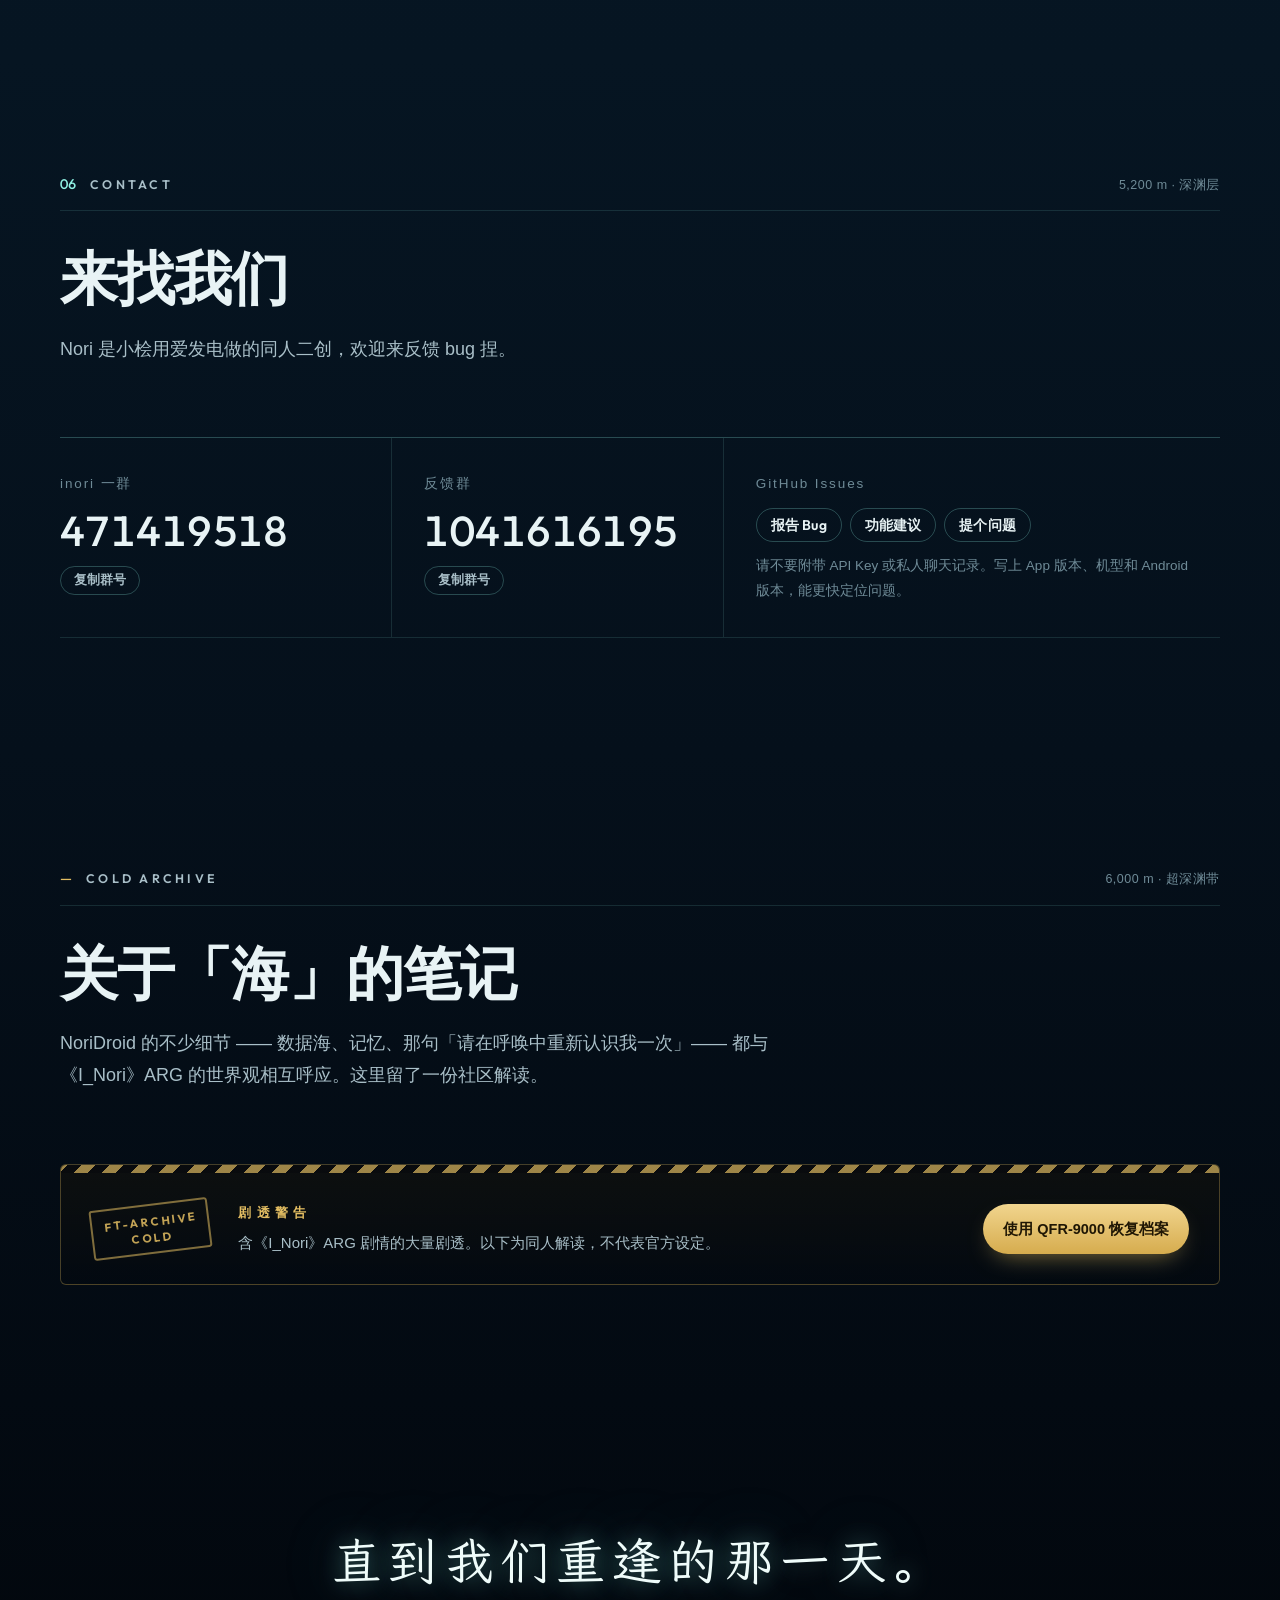
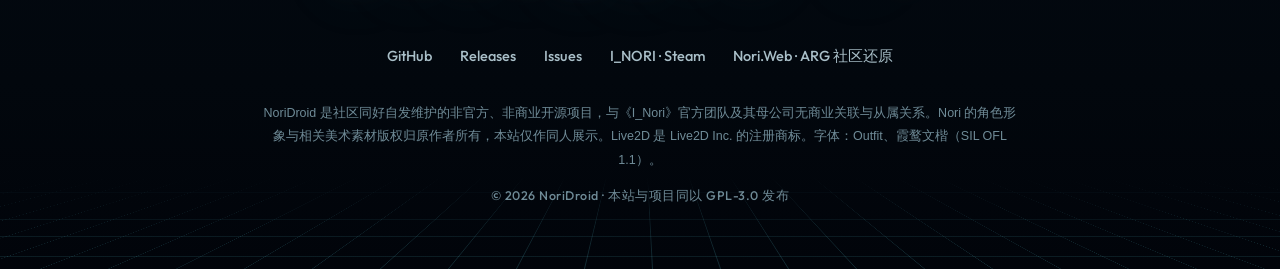
==== commit af23d2b6: "copy: hero 副标题改为 I_Nori 同人项目（title 与 og:title 保持不变）" ====
--- a/index.html
+++ b/index.html
@@ -94,7 +94,7 @@
 				<div class="hero-copy">
 					<p class="kicker"><span class="lat">I_NORI</span> 同人二创<i class="kicker-dot"></i>Android 陪伴型 <span class="lat">LLM &amp; TTS</span></p>
 					<h1 class="wordmark">Nori<span>Droid</span></h1>
-					<p class="hero-sub">手机上也能看见 Nori 啦。</p>
+					<p class="hero-sub">I_Nori 同人项目</p>
 					<p class="hero-voice voice">若记忆终将散落，<br>请在呼唤中重新认识我一次。</p>
 					<p class="hero-desc">Live2D 桌宠、流式对话与长期记忆、语音朗读、心情日记和番茄钟，都装进一台 Android 手机里。开源免费，API 由你自己接入。</p>
 					<div class="hero-actions">
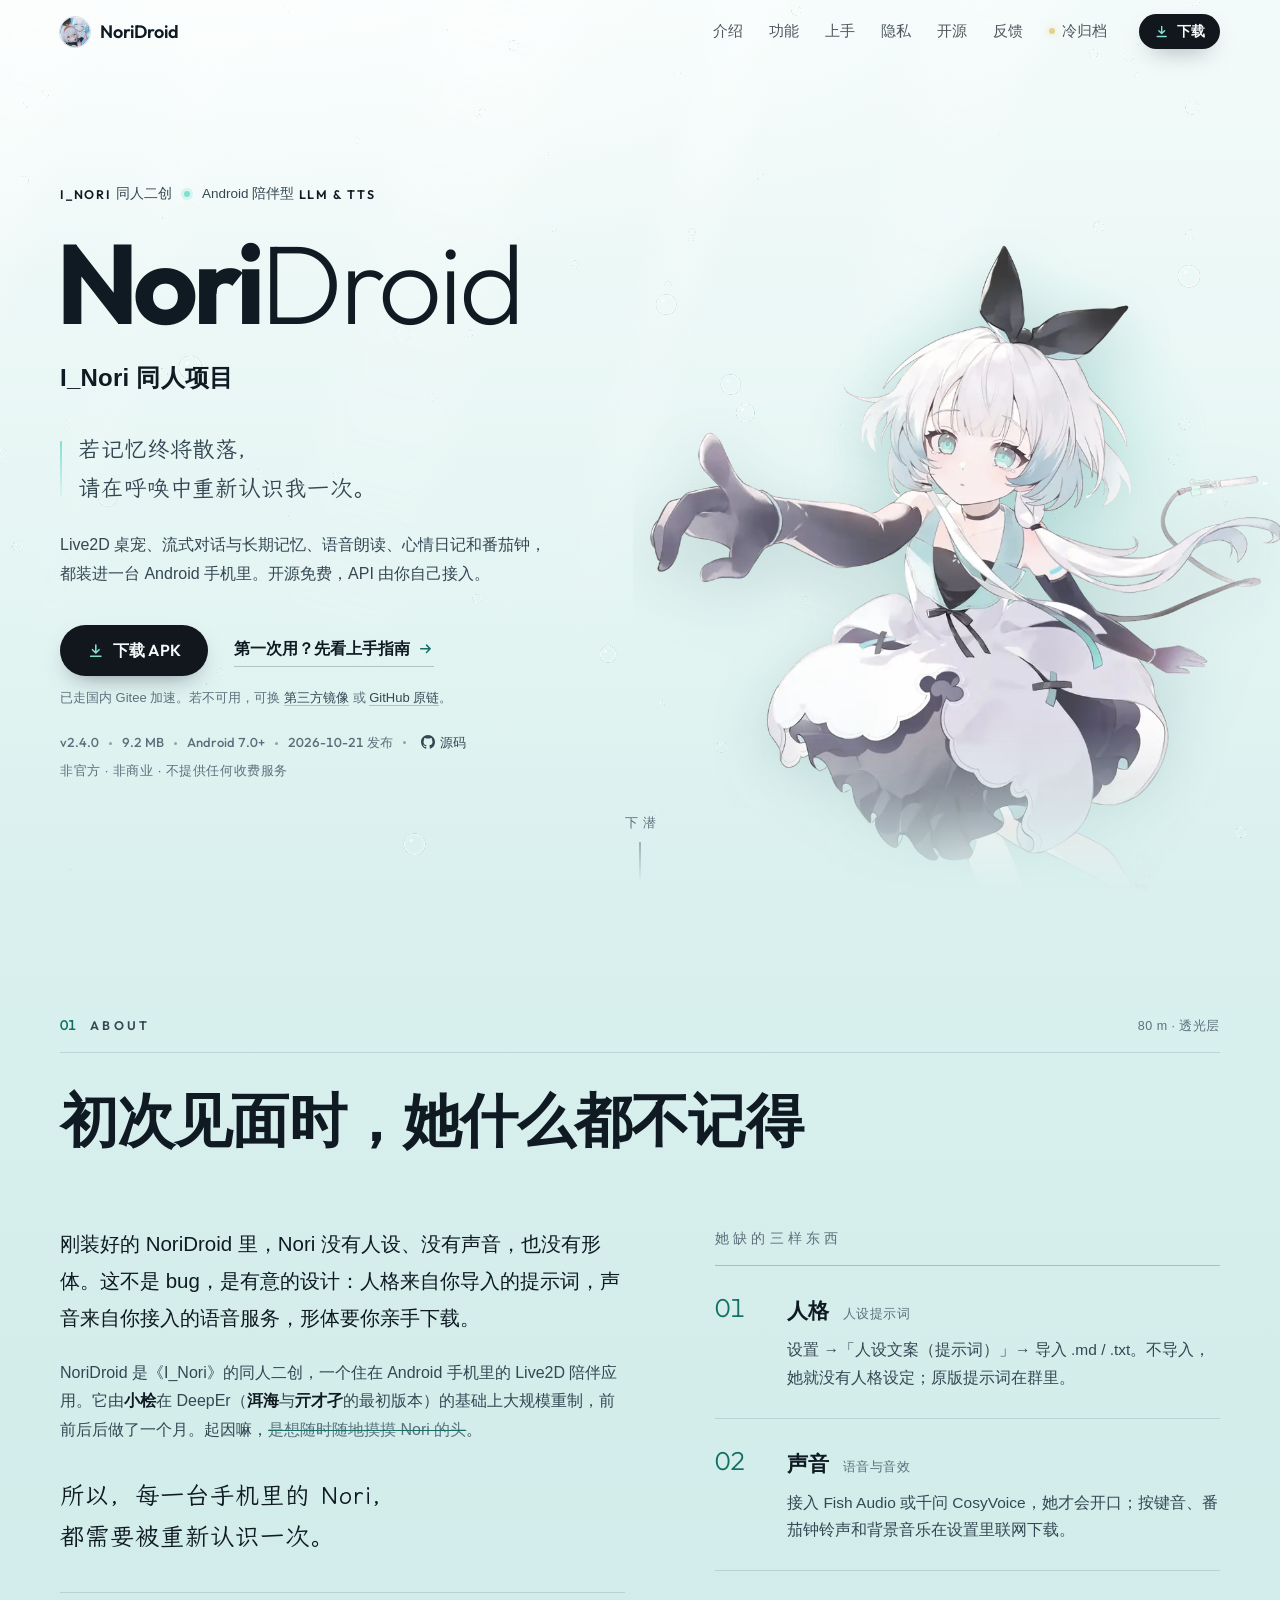
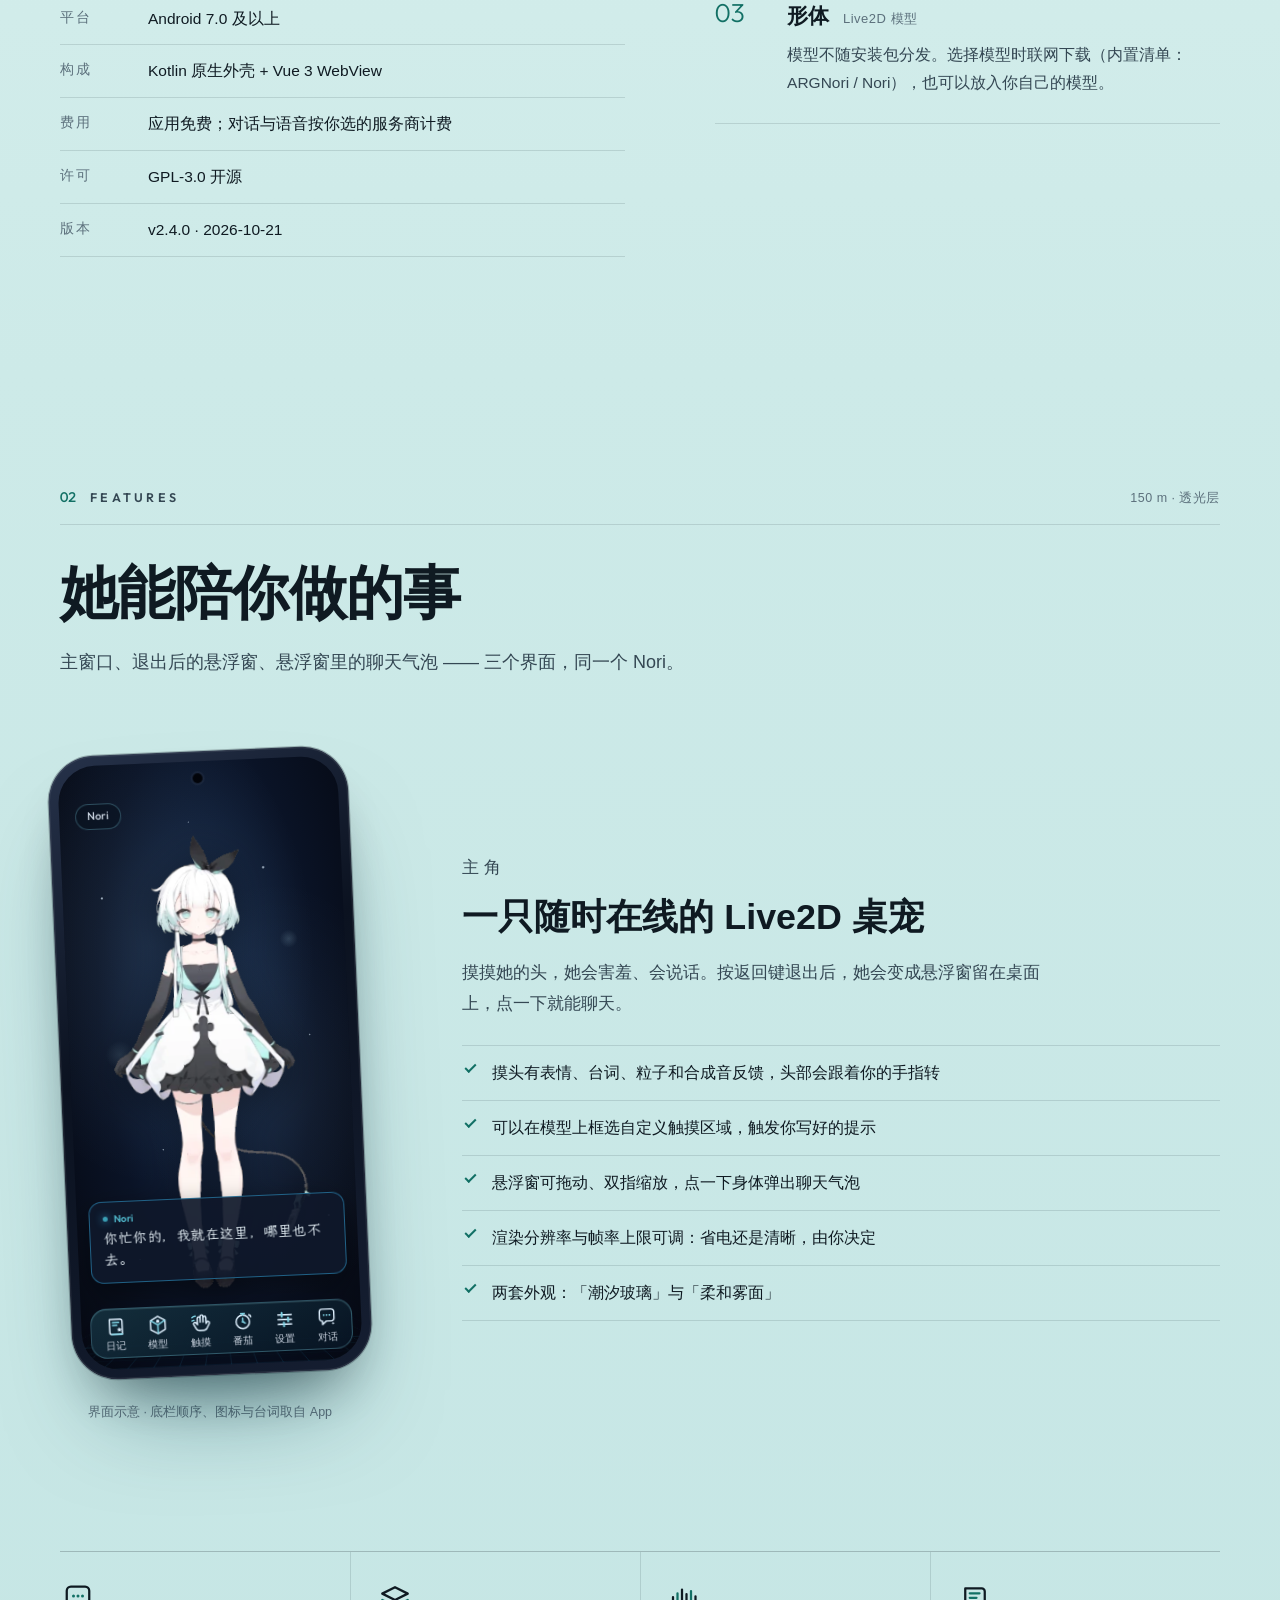
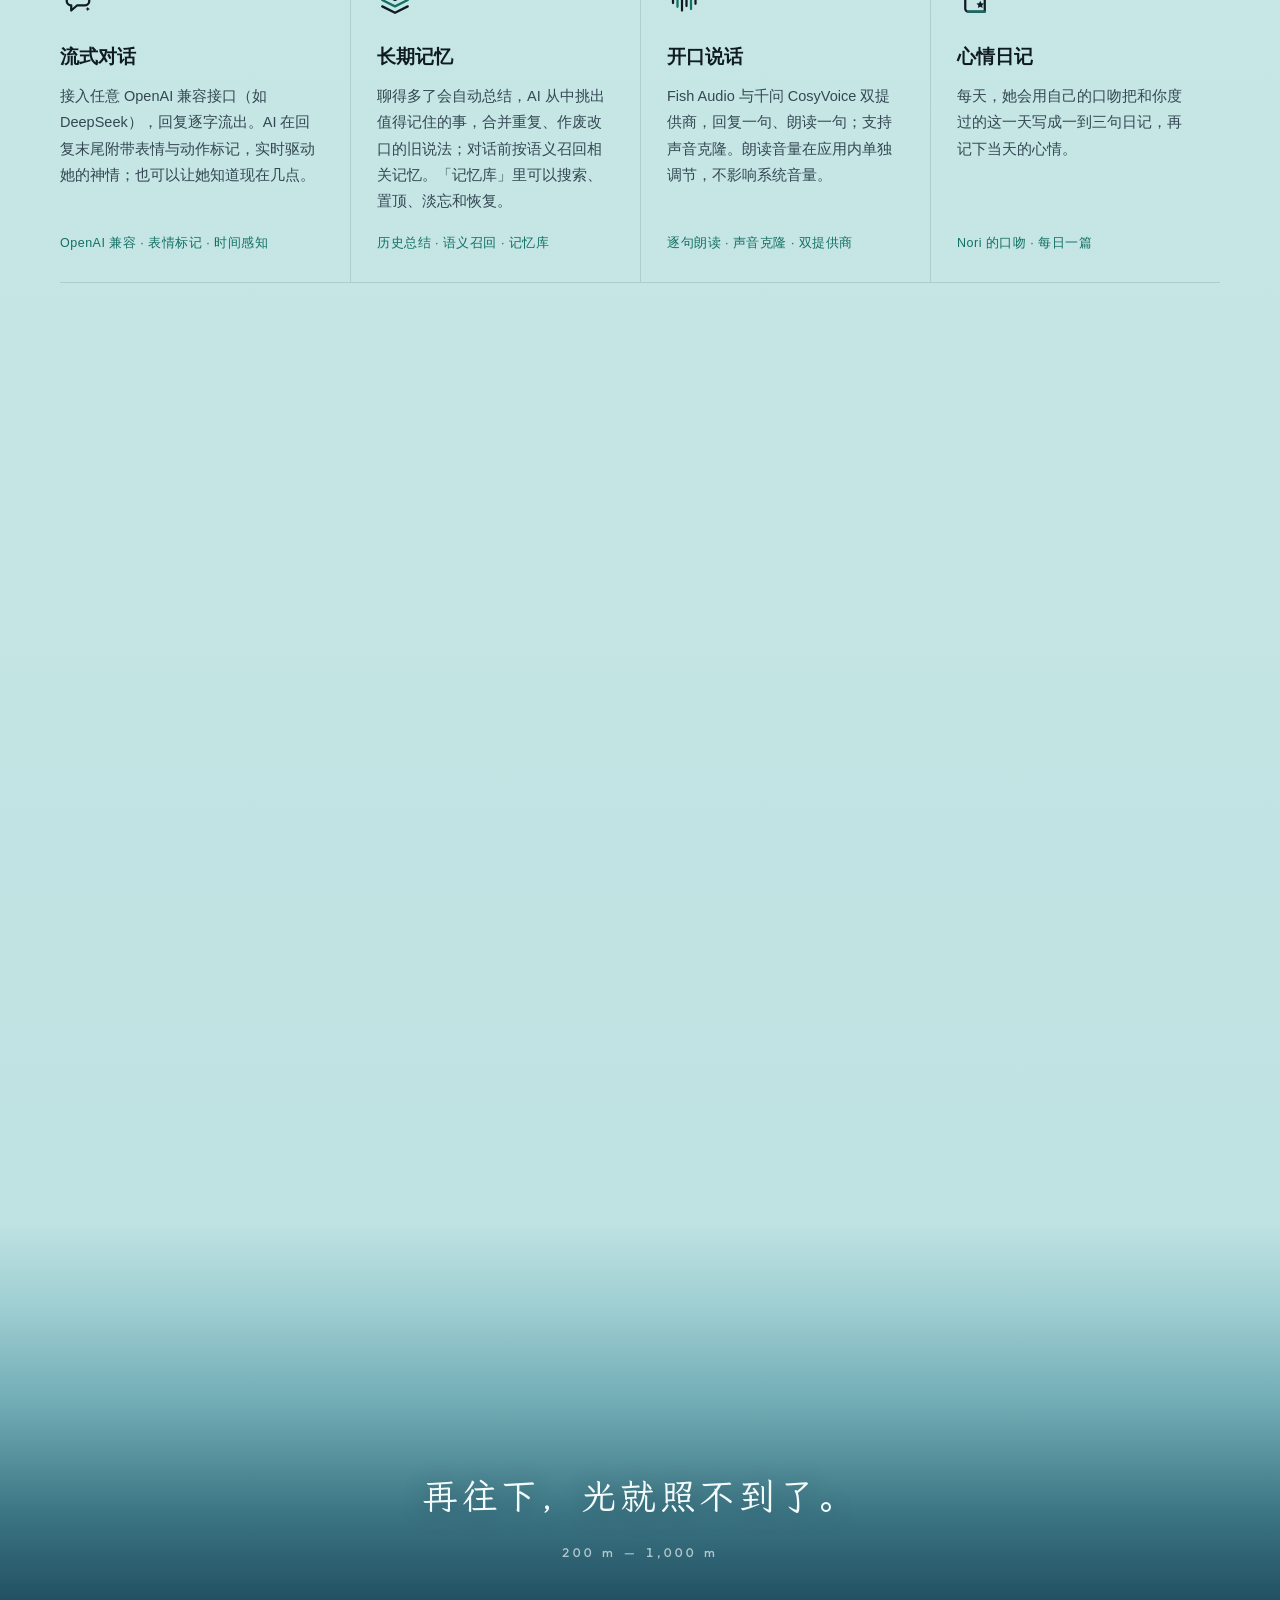
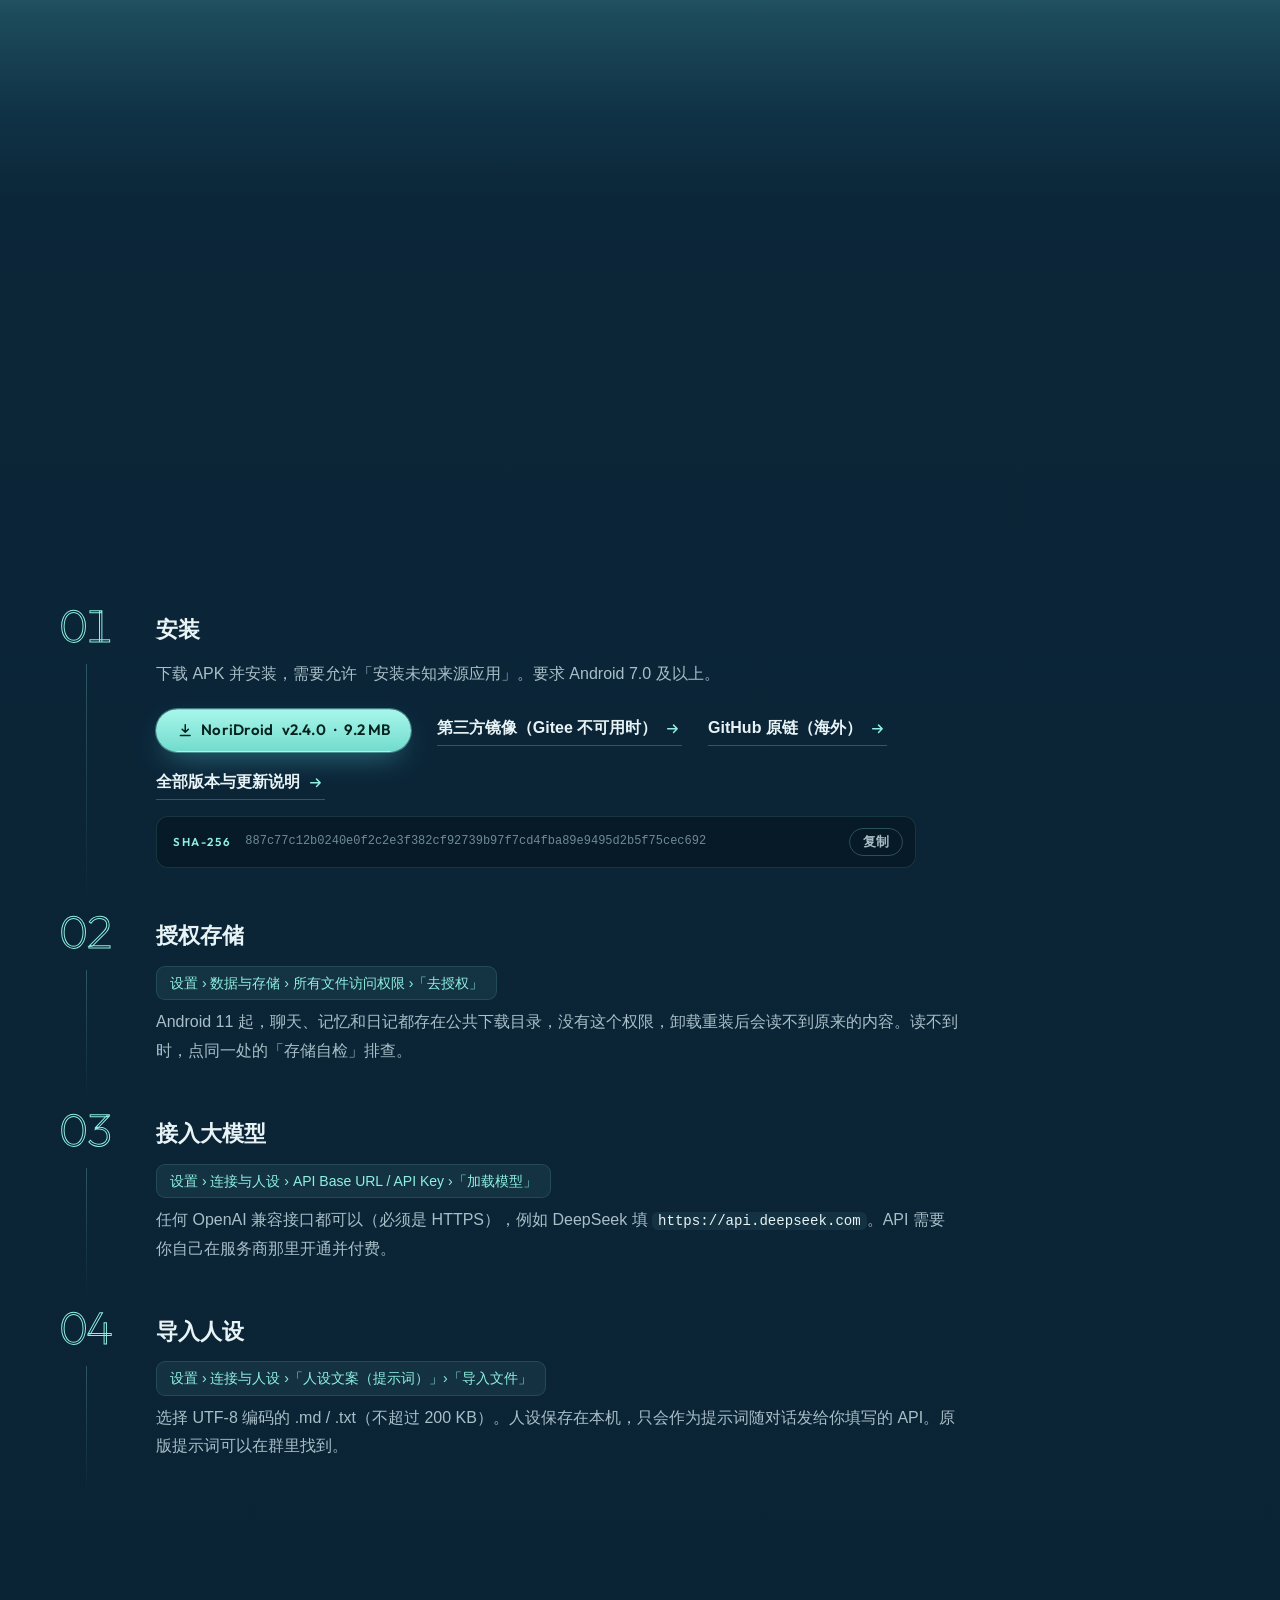
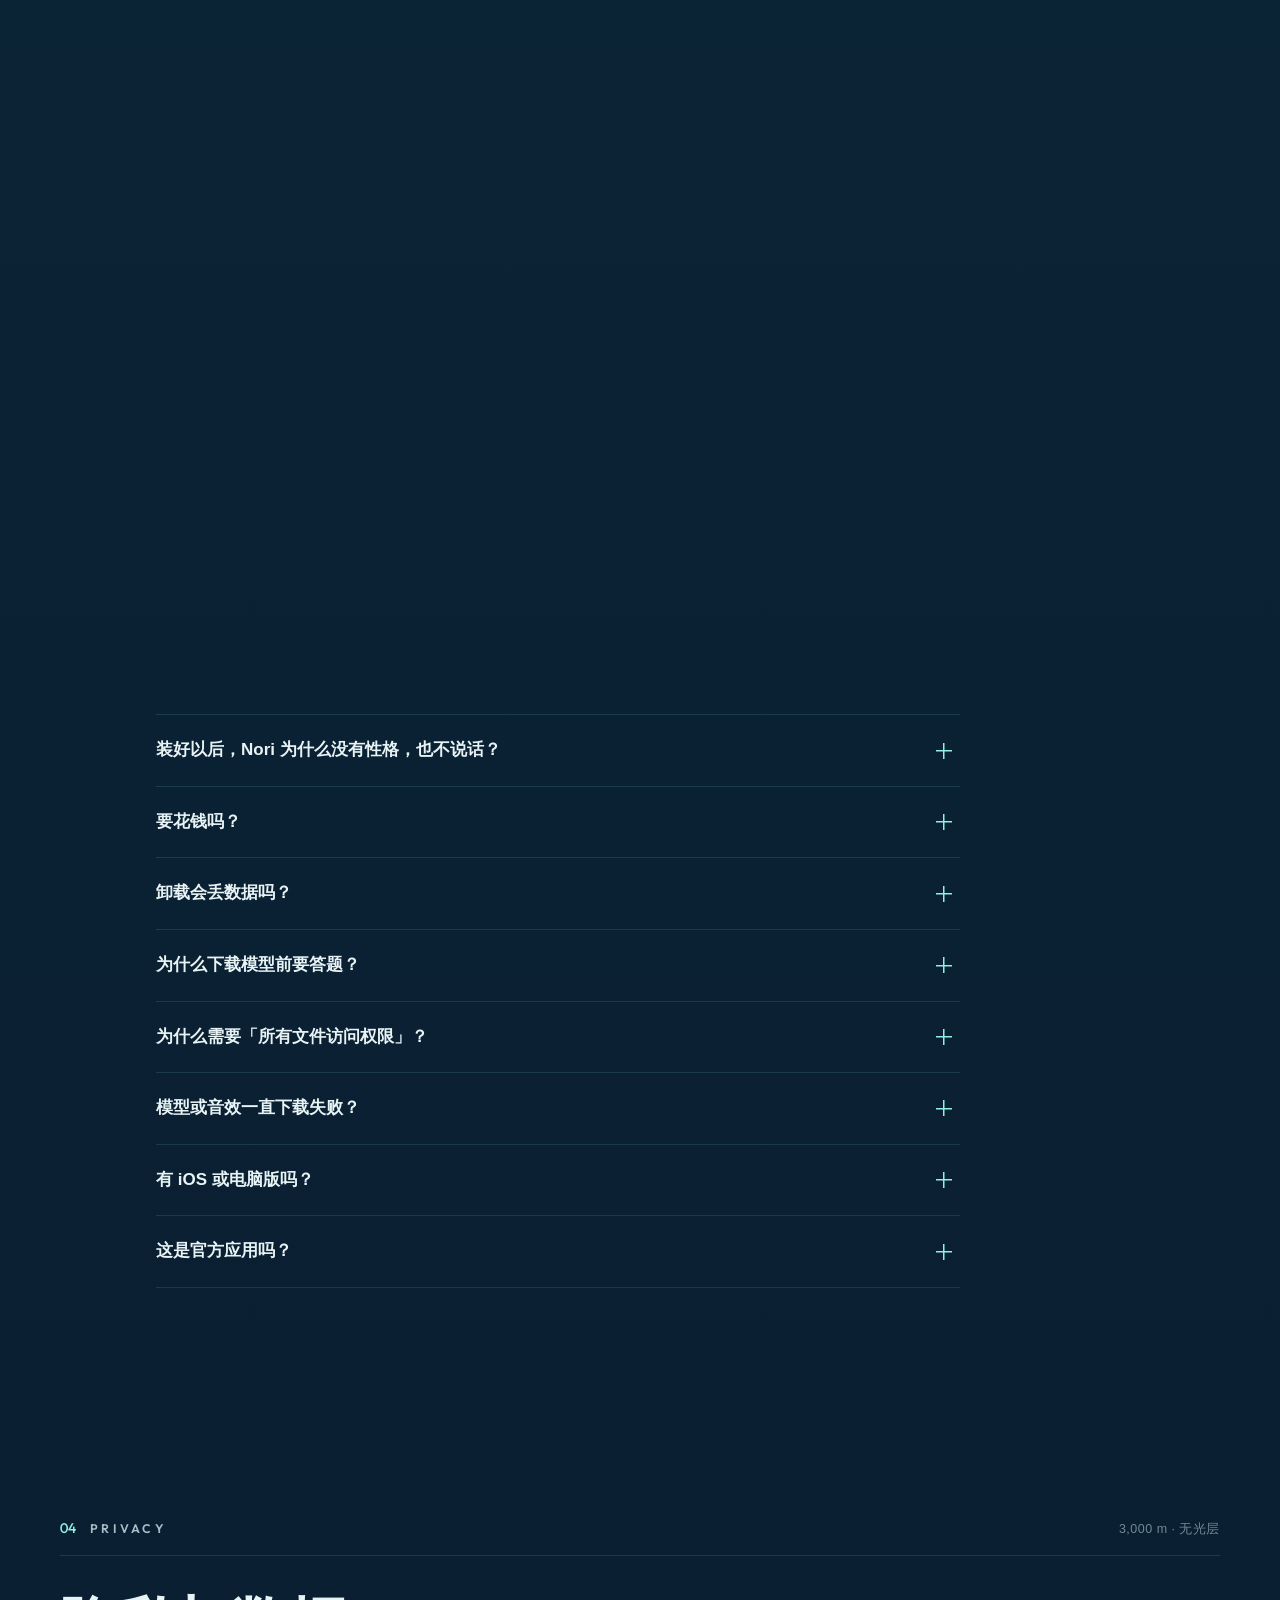
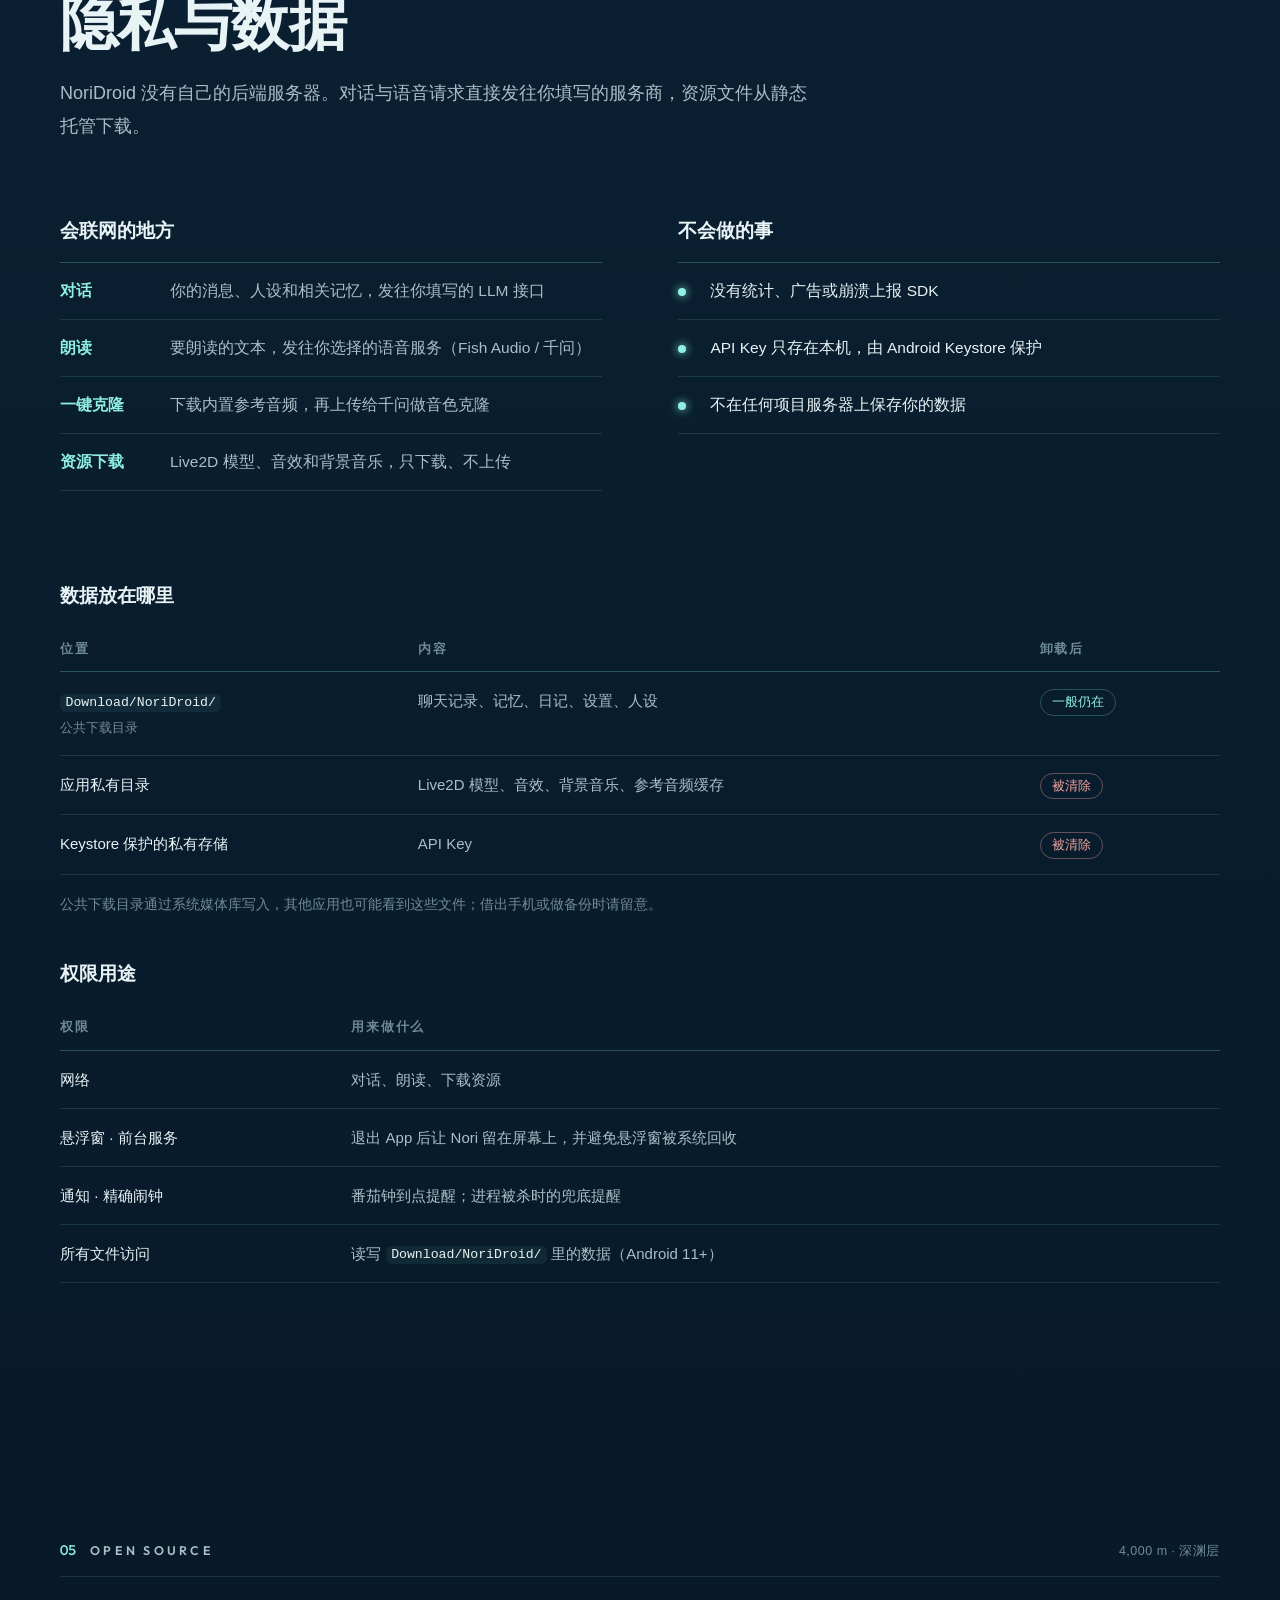
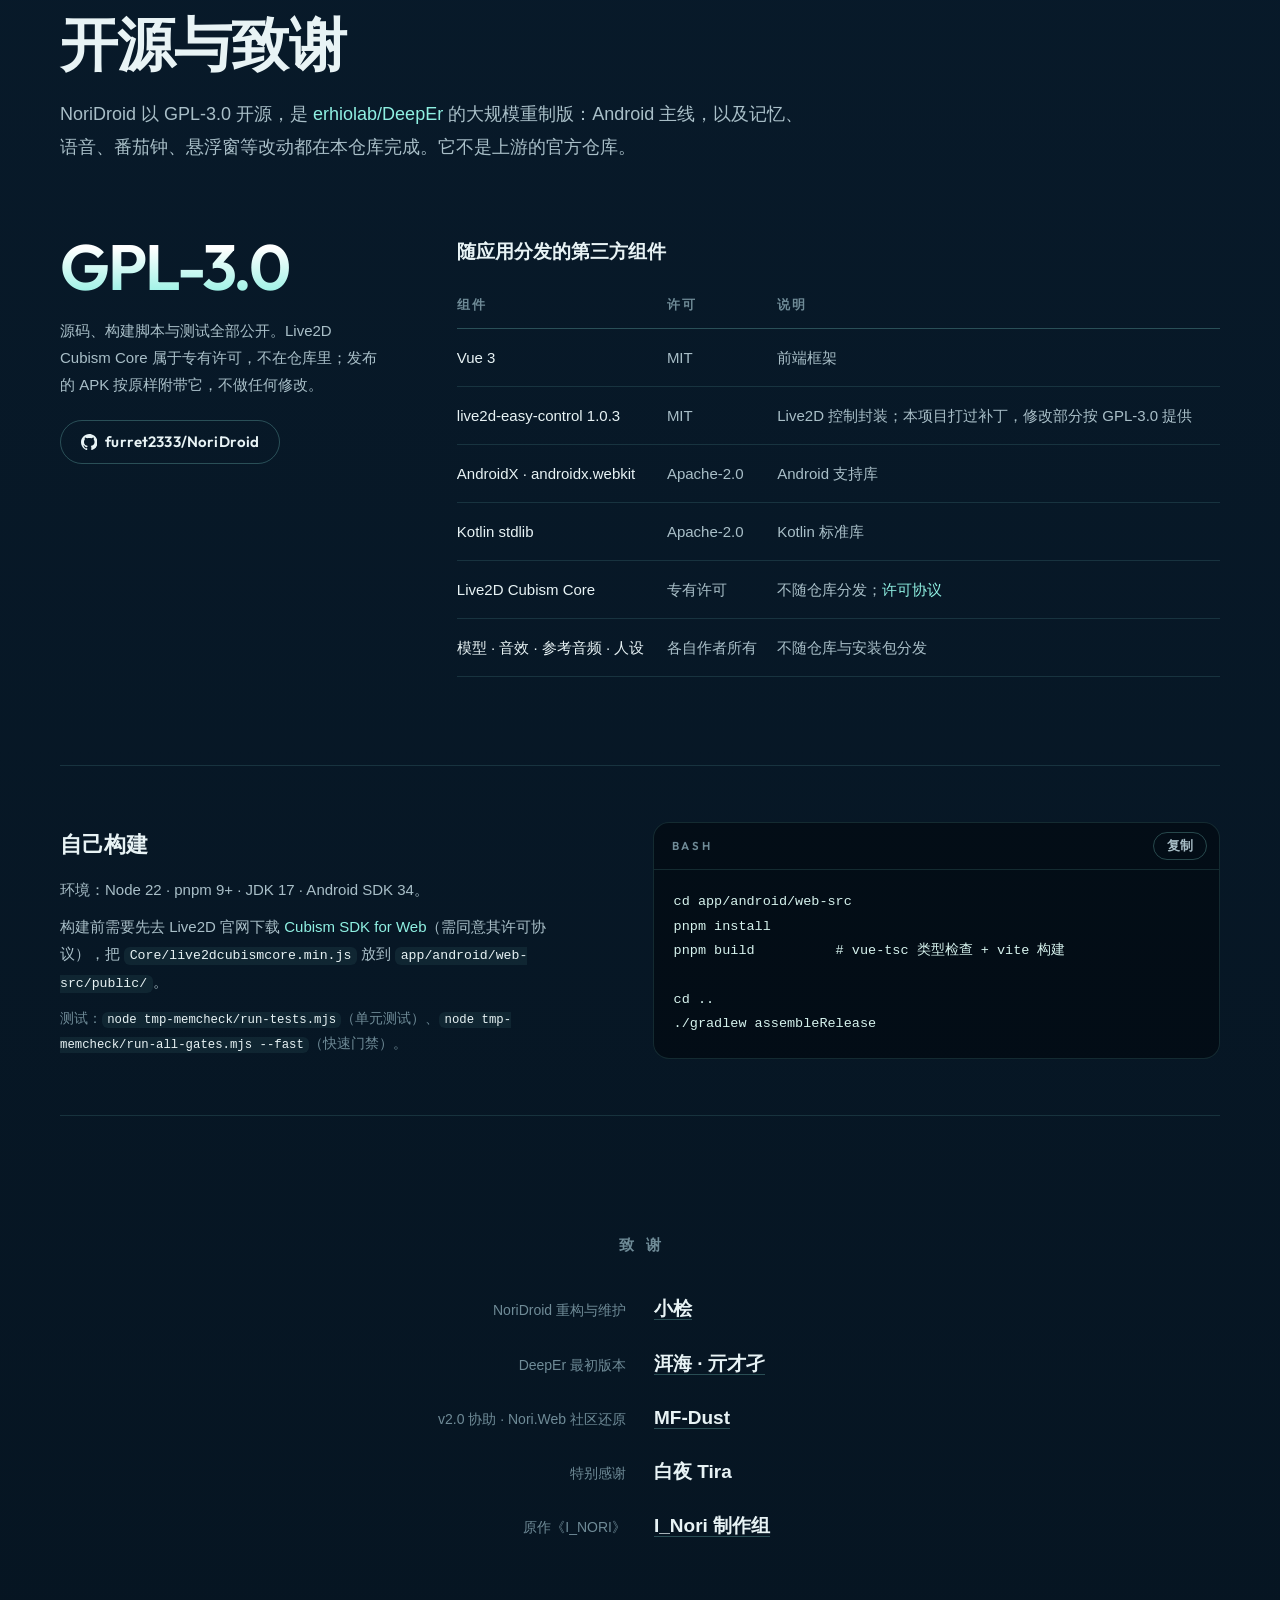
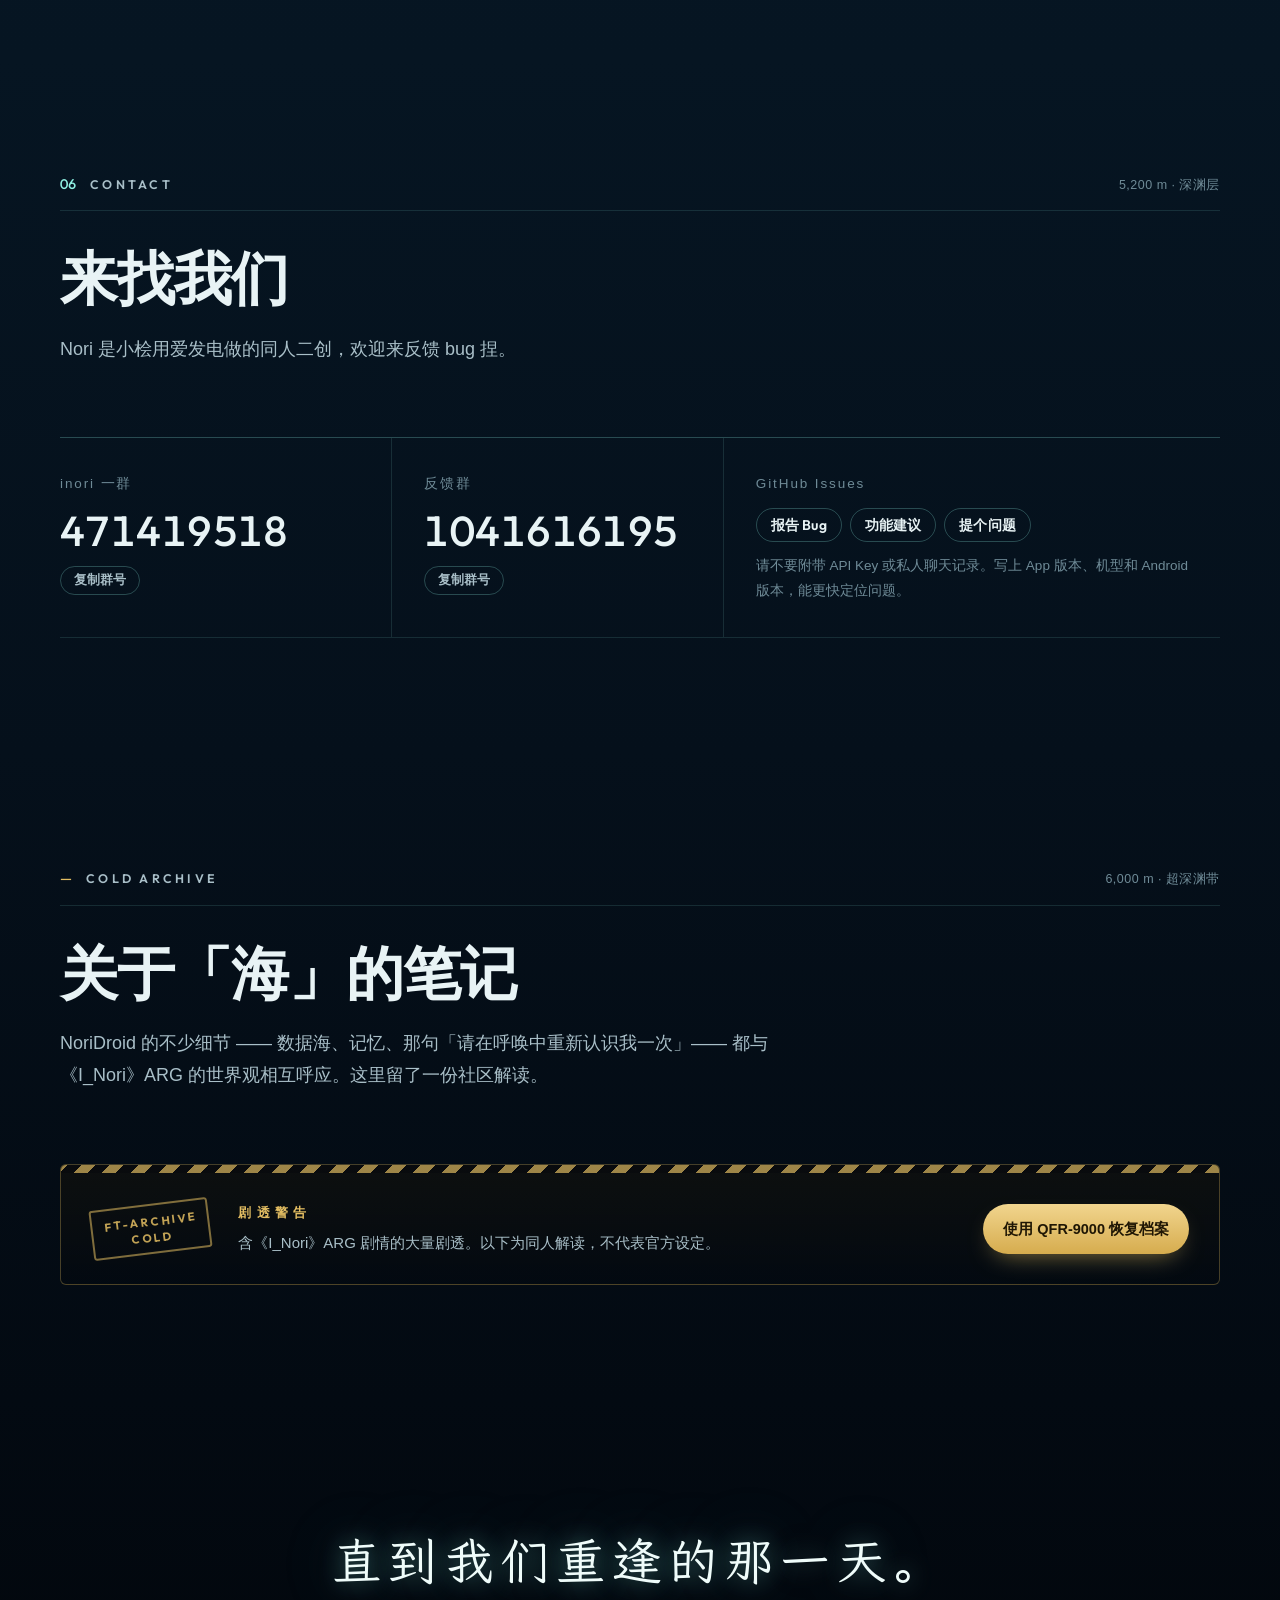
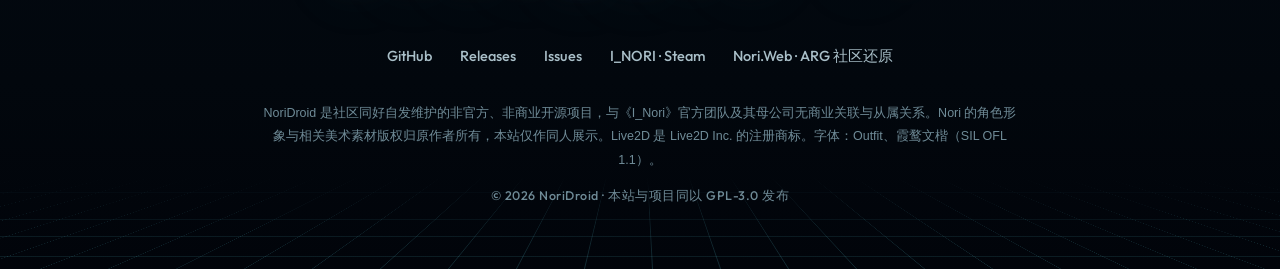
==== commit eb3b23c5: "release: update static fallback to v2.4.0" ====
--- a/index.html
+++ b/index.html
@@ -70,7 +70,7 @@
 				<a href="#lore" class="nav-archive">冷归档</a>
 			</nav>
 			<div class="nav-actions">
-				<a class="btn btn-solid btn-sm" data-release="apk-link" href="https://gitee.com/HuiQwQ/nori-droid/raw/master/dl/NoriDroid-2.3.0-release.apk">
+				<a class="btn btn-solid btn-sm" data-release="apk-link" href="https://gitee.com/HuiQwQ/nori-droid/raw/master/dl/NoriDroid-2.4.0-release.apk">
 					<svg class="i" aria-hidden="true"><use href="#i-download"/></svg>下载
 				</a>
 				<button class="nav-toggle" type="button" aria-expanded="false" aria-controls="nav-menu" aria-label="打开菜单">
@@ -98,14 +98,14 @@
 					<p class="hero-voice voice">若记忆终将散落，<br>请在呼唤中重新认识我一次。</p>
 					<p class="hero-desc">Live2D 桌宠、流式对话与长期记忆、语音朗读、心情日记和番茄钟，都装进一台 Android 手机里。开源免费，API 由你自己接入。</p>
 					<div class="hero-actions">
-						<a class="btn btn-solid btn-lg" data-release="apk-link" href="https://gitee.com/HuiQwQ/nori-droid/raw/master/dl/NoriDroid-2.3.0-release.apk">
+						<a class="btn btn-solid btn-lg" data-release="apk-link" href="https://gitee.com/HuiQwQ/nori-droid/raw/master/dl/NoriDroid-2.4.0-release.apk">
 							<svg class="i" aria-hidden="true"><use href="#i-download"/></svg>下载 APK
 						</a>
 						<a class="link-arrow" href="#setup">第一次用？先看上手指南<svg class="i" aria-hidden="true"><use href="#i-arrow"/></svg></a>
 					</div>
-					<p class="hero-alt">已走国内 Gitee 加速。若不可用，可换 <a data-release="apk-mirror" href="https://gh-proxy.com/https://github.com/furret2333/NoriDroid/releases/download/2.3.0/NoriDroid-2.3.0-release.apk">第三方镜像</a> 或 <a data-release="apk-origin" href="https://github.com/furret2333/NoriDroid/releases/download/2.3.0/NoriDroid-2.3.0-release.apk">GitHub 原链</a>。</p>
+						<p class="hero-alt">已走国内 Gitee 加速。若不可用，可换 <a data-release="apk-mirror" href="https://gh-proxy.com/https://github.com/furret2333/NoriDroid/releases/download/2.4.0/NoriDroid-2.4.0-release.apk">第三方镜像</a> 或 <a data-release="apk-origin" href="https://github.com/furret2333/NoriDroid/releases/download/2.4.0/NoriDroid-2.4.0-release.apk">GitHub 原链</a>。</p>
 					<p class="hero-meta">
-						<span data-release="version">v2.3.0</span><span data-release="size">5.4 MB</span><span>Android 7.0+</span><span><span data-release="date">2026-10-12</span> 发布</span><a href="https://github.com/furret2333/NoriDroid"><svg class="i" aria-hidden="true"><use href="#i-github"/></svg>源码</a>
+						<span data-release="version">v2.4.0</span><span data-release="size">9.2 MB</span><span>Android 7.0+</span><span><span data-release="date">2026-10-21</span> 发布</span><a href="https://github.com/furret2333/NoriDroid"><svg class="i" aria-hidden="true"><use href="#i-github"/></svg>源码</a>
 					</p>
 					<p class="hero-flags">非官方 · 非商业 · 不提供任何收费服务</p>
 					<p class="inapp-tip" id="inapp-tip" hidden>你正在 QQ / 微信里打开本页，APK 下载可能会被拦截 —— 请点右上角「…」，选择「在浏览器打开」。</p>
@@ -144,7 +144,7 @@
 							<div><dt>构成</dt><dd>Kotlin 原生外壳 + Vue 3 WebView</dd></div>
 							<div><dt>费用</dt><dd>应用免费；对话与语音按你选的服务商计费</dd></div>
 							<div><dt>许可</dt><dd>GPL-3.0 开源</dd></div>
-							<div><dt>版本</dt><dd><span data-release="version">v2.3.0</span> · <span data-release="date">2026-10-12</span></dd></div>
+							<div><dt>版本</dt><dd><span data-release="version">v2.4.0</span> · <span data-release="date">2026-10-21</span></dd></div>
 						</dl>
 					</div>
 					<div class="pieces" data-reveal>
@@ -306,15 +306,15 @@
 						<h3>安装</h3>
 						<p>下载 APK 并安装，需要允许「安装未知来源应用」。要求 Android 7.0 及以上。</p>
 						<div class="download">
-							<a class="btn btn-glow" data-release="apk-link" href="https://gitee.com/HuiQwQ/nori-droid/raw/master/dl/NoriDroid-2.3.0-release.apk">
-								<svg class="i" aria-hidden="true"><use href="#i-download"/></svg>NoriDroid <span data-release="version">v2.3.0</span> · <span data-release="size">5.4 MB</span>
+							<a class="btn btn-glow" data-release="apk-link" href="https://gitee.com/HuiQwQ/nori-droid/raw/master/dl/NoriDroid-2.4.0-release.apk">
+								<svg class="i" aria-hidden="true"><use href="#i-download"/></svg>NoriDroid <span data-release="version">v2.4.0</span> · <span data-release="size">9.2 MB</span>
 							</a>
-							<a class="link-arrow" data-release="apk-mirror" href="https://gh-proxy.com/https://github.com/furret2333/NoriDroid/releases/download/2.3.0/NoriDroid-2.3.0-release.apk">第三方镜像（Gitee 不可用时）<svg class="i" aria-hidden="true"><use href="#i-arrow"/></svg></a>
-							<a class="link-arrow" data-release="apk-origin" href="https://github.com/furret2333/NoriDroid/releases/download/2.3.0/NoriDroid-2.3.0-release.apk">GitHub 原链（海外）<svg class="i" aria-hidden="true"><use href="#i-arrow"/></svg></a>
+							<a class="link-arrow" data-release="apk-mirror" href="https://gh-proxy.com/https://github.com/furret2333/NoriDroid/releases/download/2.4.0/NoriDroid-2.4.0-release.apk">第三方镜像（Gitee 不可用时）<svg class="i" aria-hidden="true"><use href="#i-arrow"/></svg></a>
+							<a class="link-arrow" data-release="apk-origin" href="https://github.com/furret2333/NoriDroid/releases/download/2.4.0/NoriDroid-2.4.0-release.apk">GitHub 原链（海外）<svg class="i" aria-hidden="true"><use href="#i-arrow"/></svg></a>
 							<a class="link-arrow" data-release="page" href="https://github.com/furret2333/NoriDroid/releases">全部版本与更新说明<svg class="i" aria-hidden="true"><use href="#i-arrow"/></svg></a>
 							<div class="checksum" data-release="sha-row">
 								<span class="checksum-k">SHA-256</span>
-								<code id="apk-sha" data-release="sha256">d42c2dfd5e5bf7ae1821a7ae22ef91d5c9eb71cbe90de4b4cf310c5e5a592e75</code>
+								<code id="apk-sha" data-release="sha256">887c77c12b0240e0f2c2e3f382cf92739b97f7cd4fba89e9495d2b5f75cec692</code>
 								<button class="copy" type="button" data-copy-from="#apk-sha" aria-label="复制 SHA-256 校验值">复制</button>
 							</div>
 						</div>
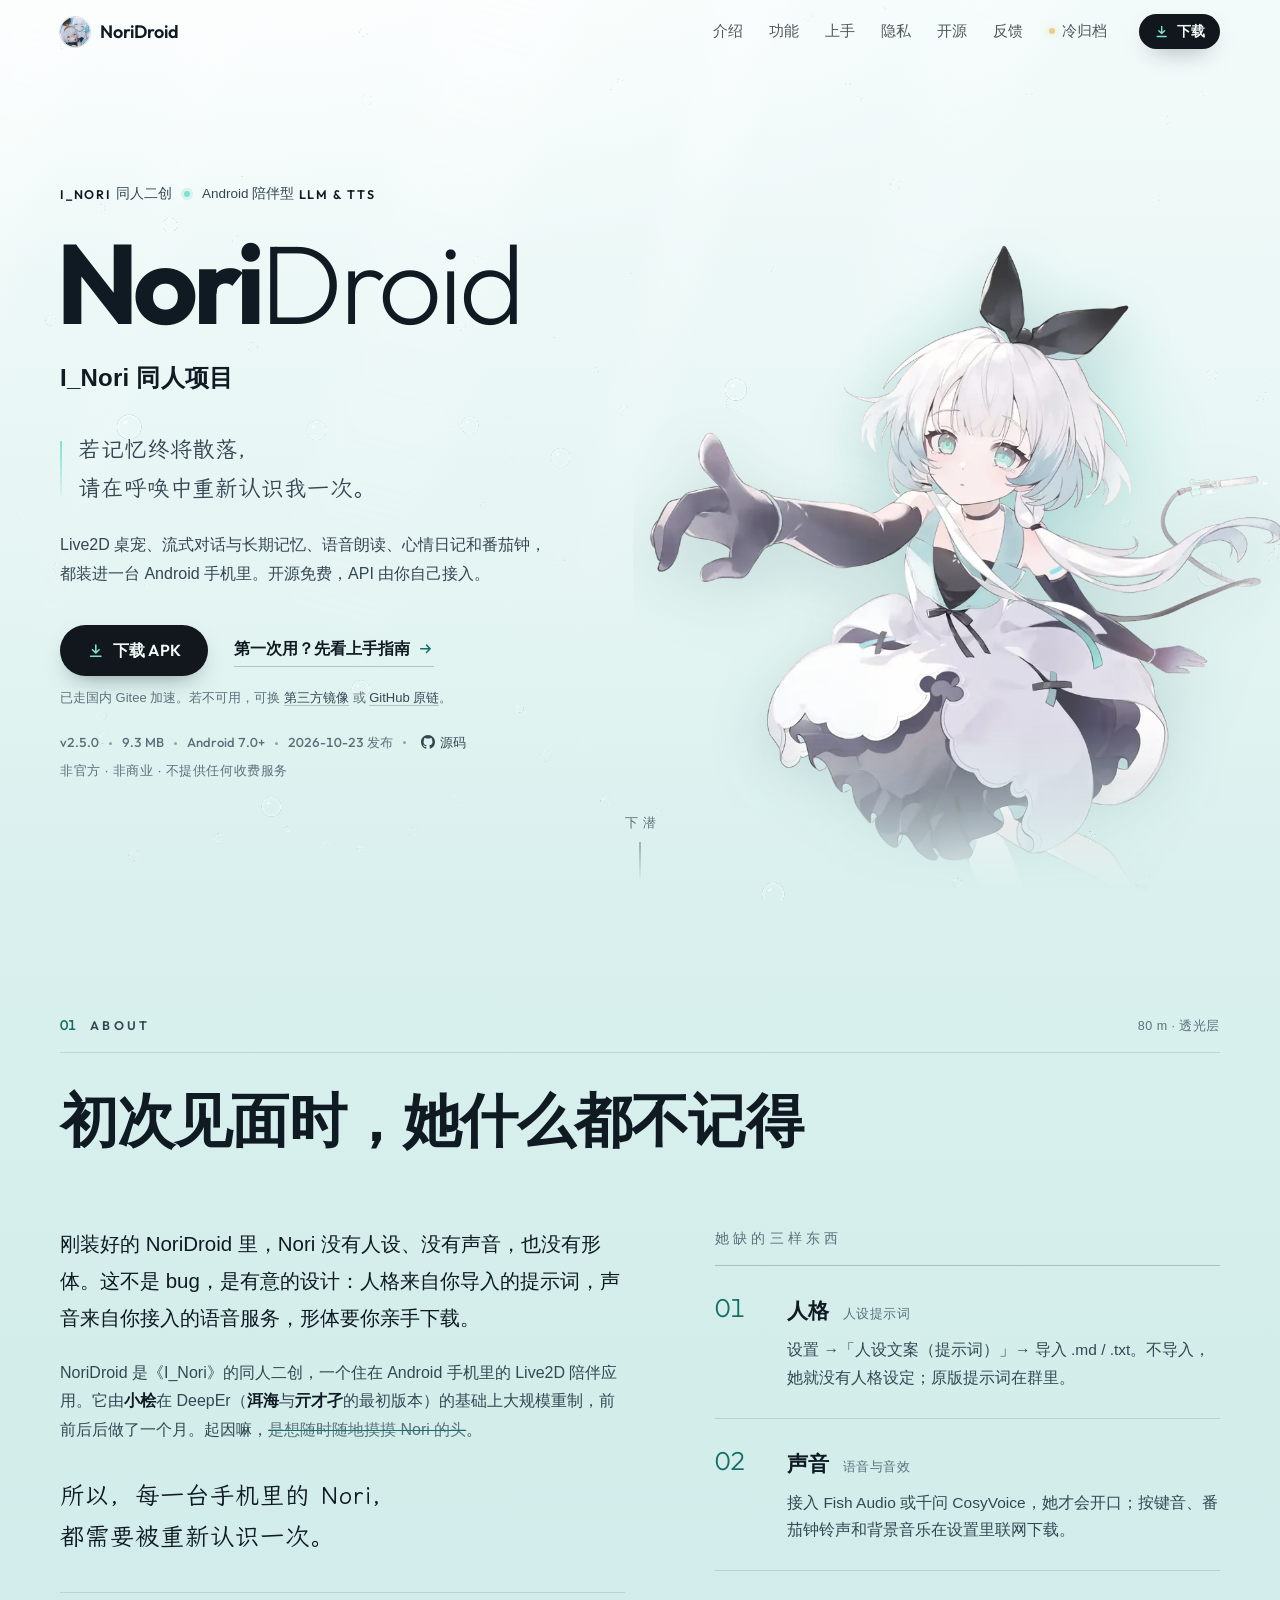
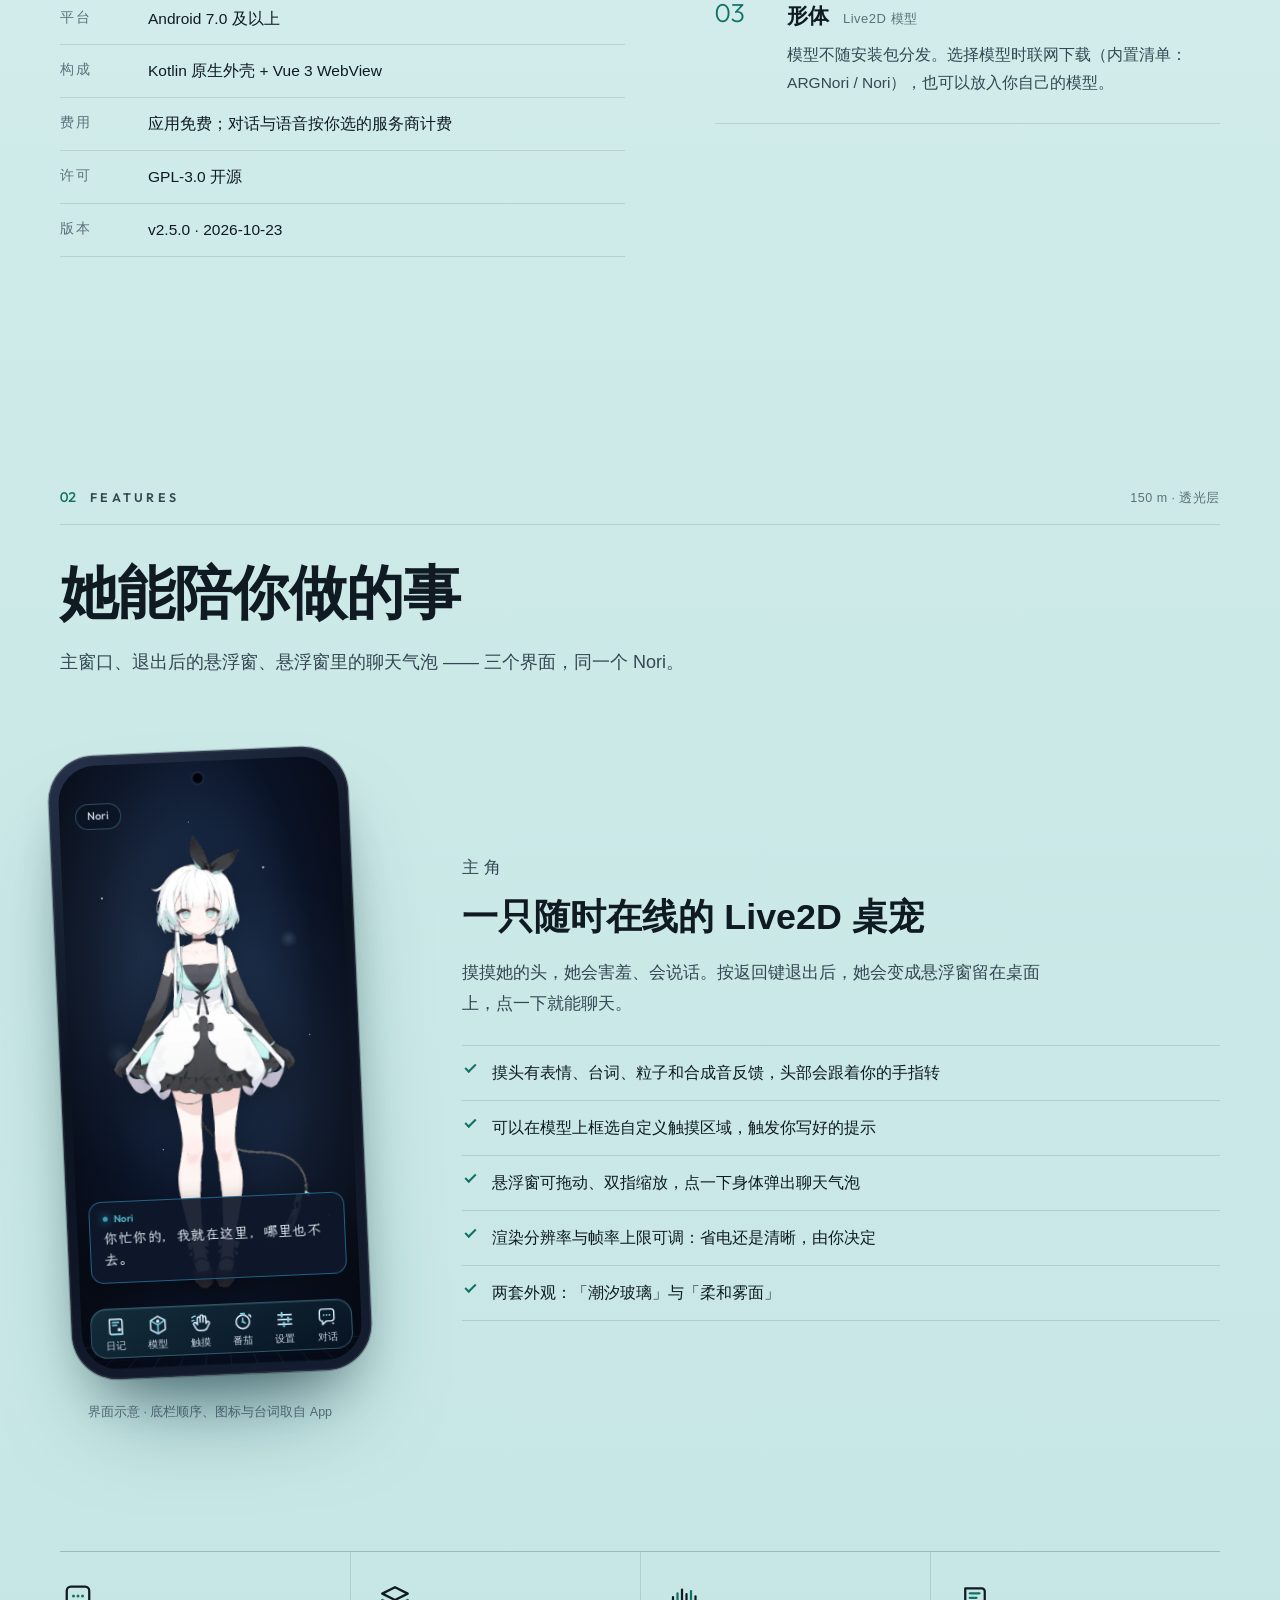
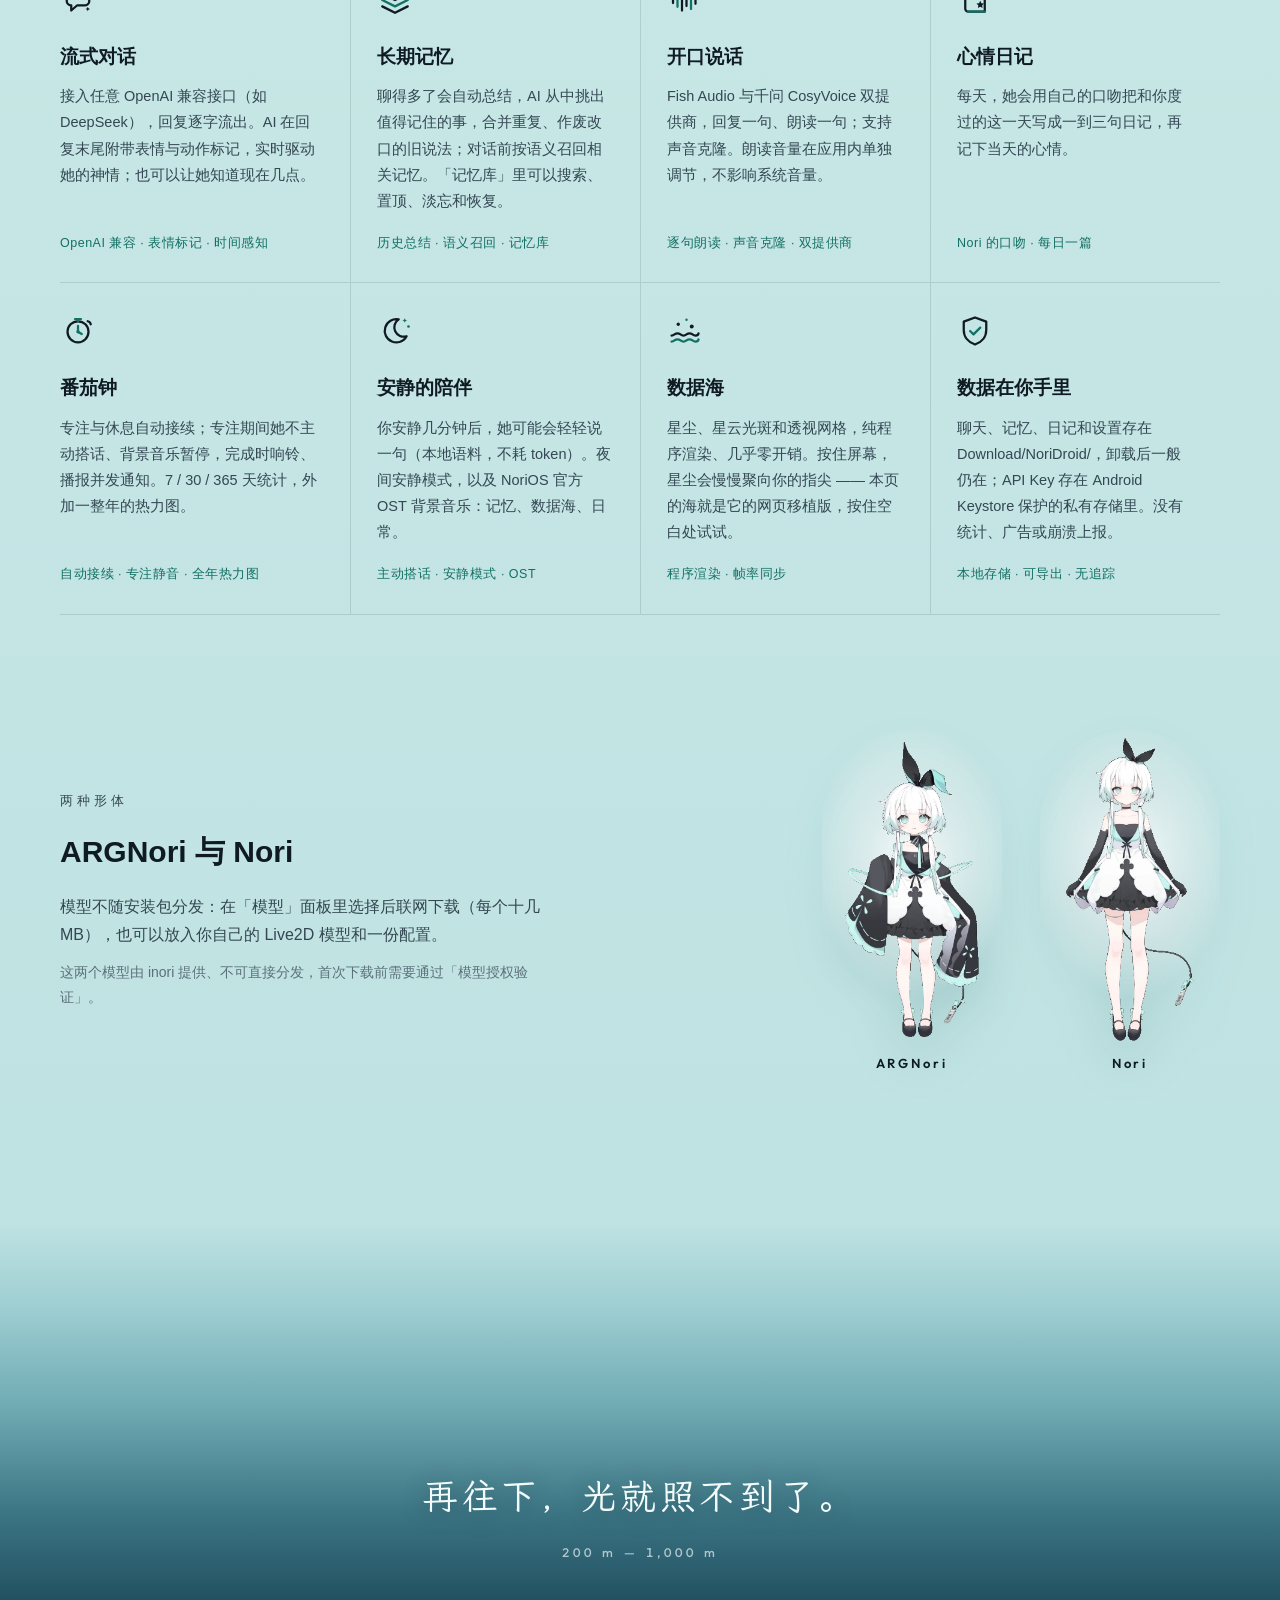
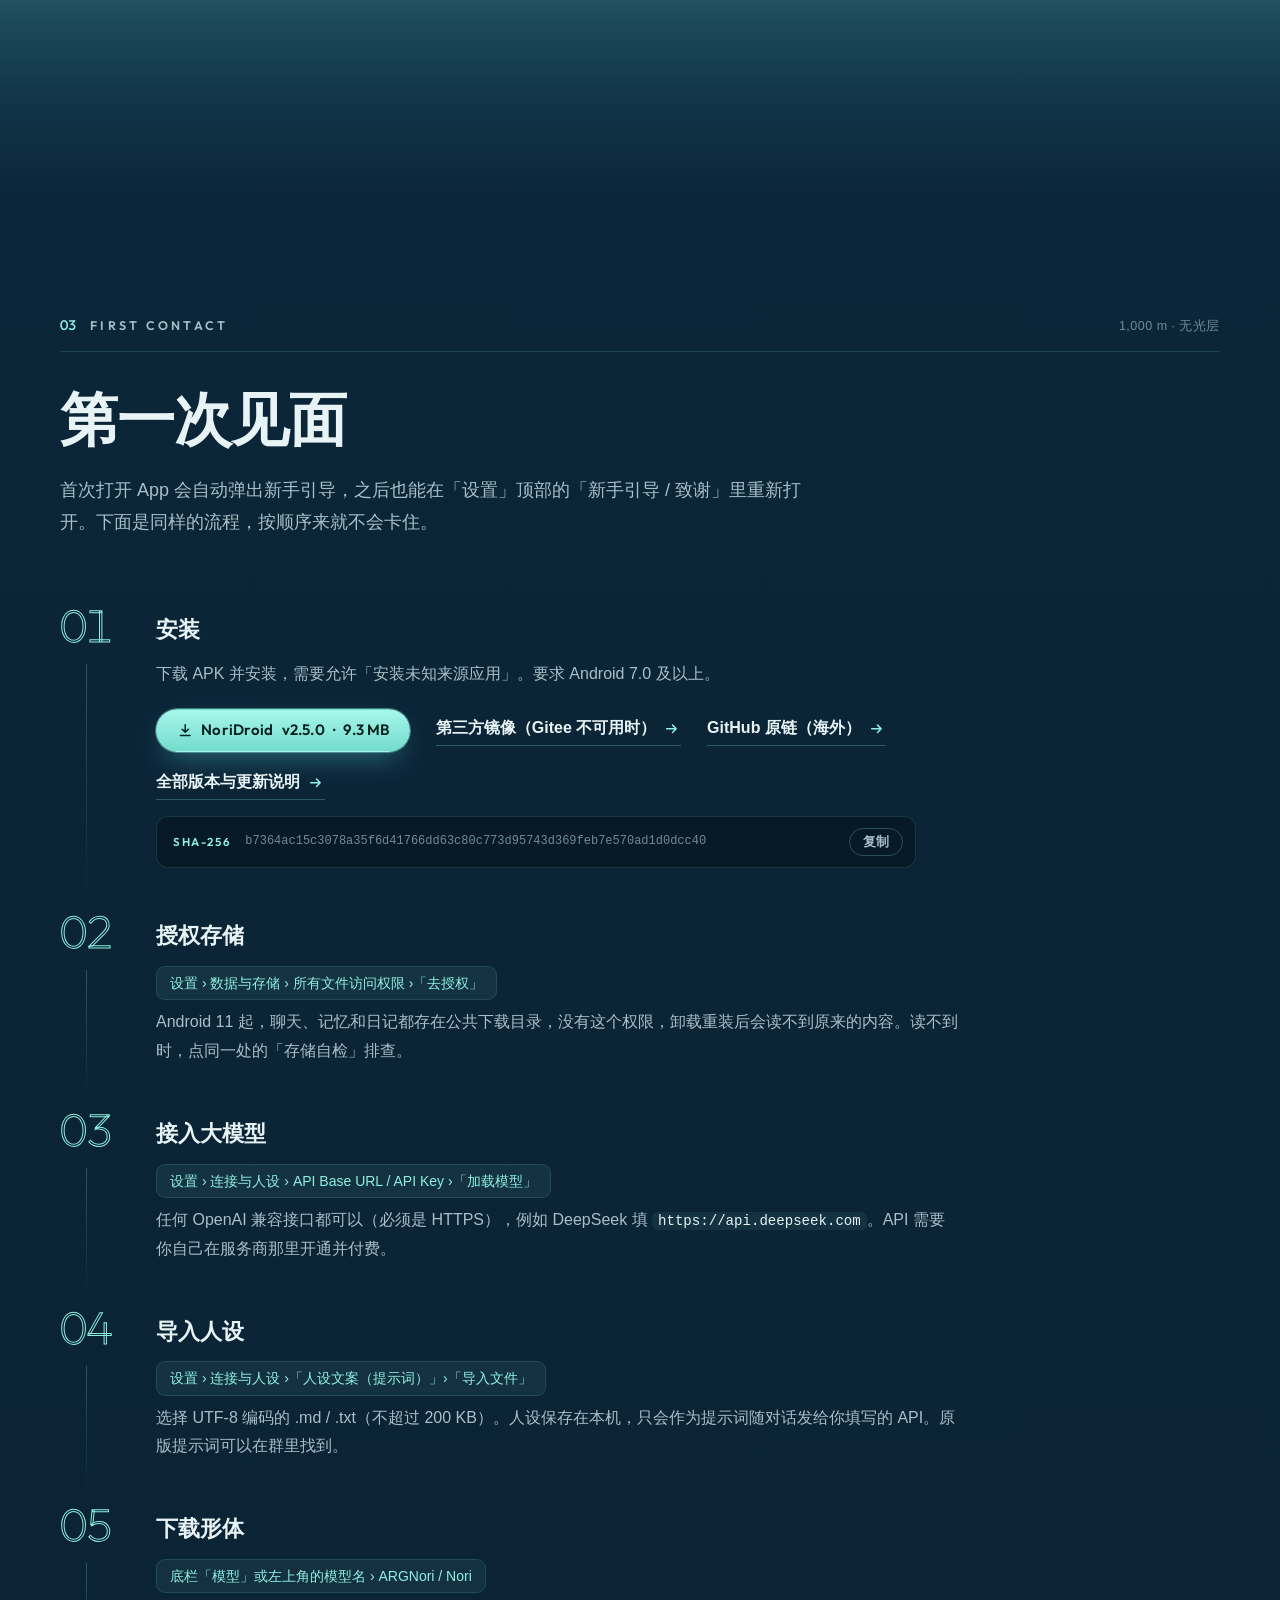
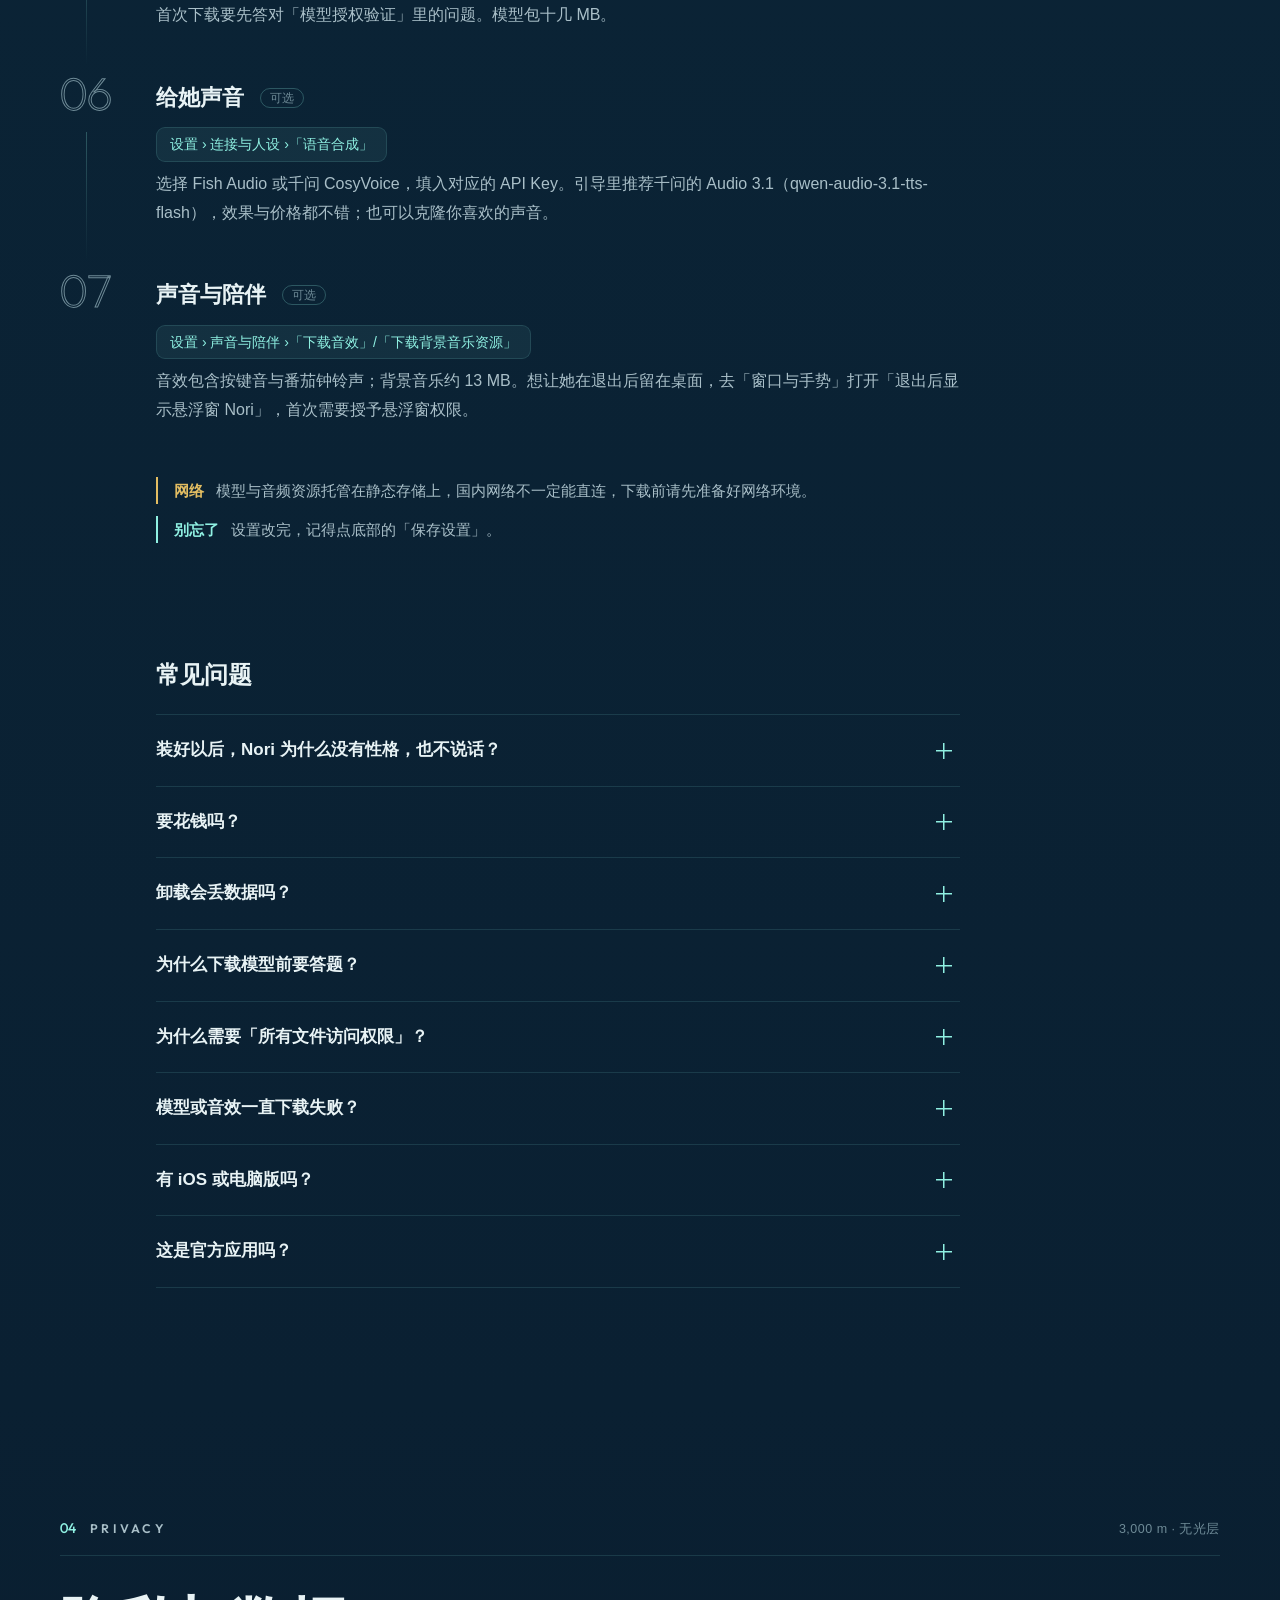
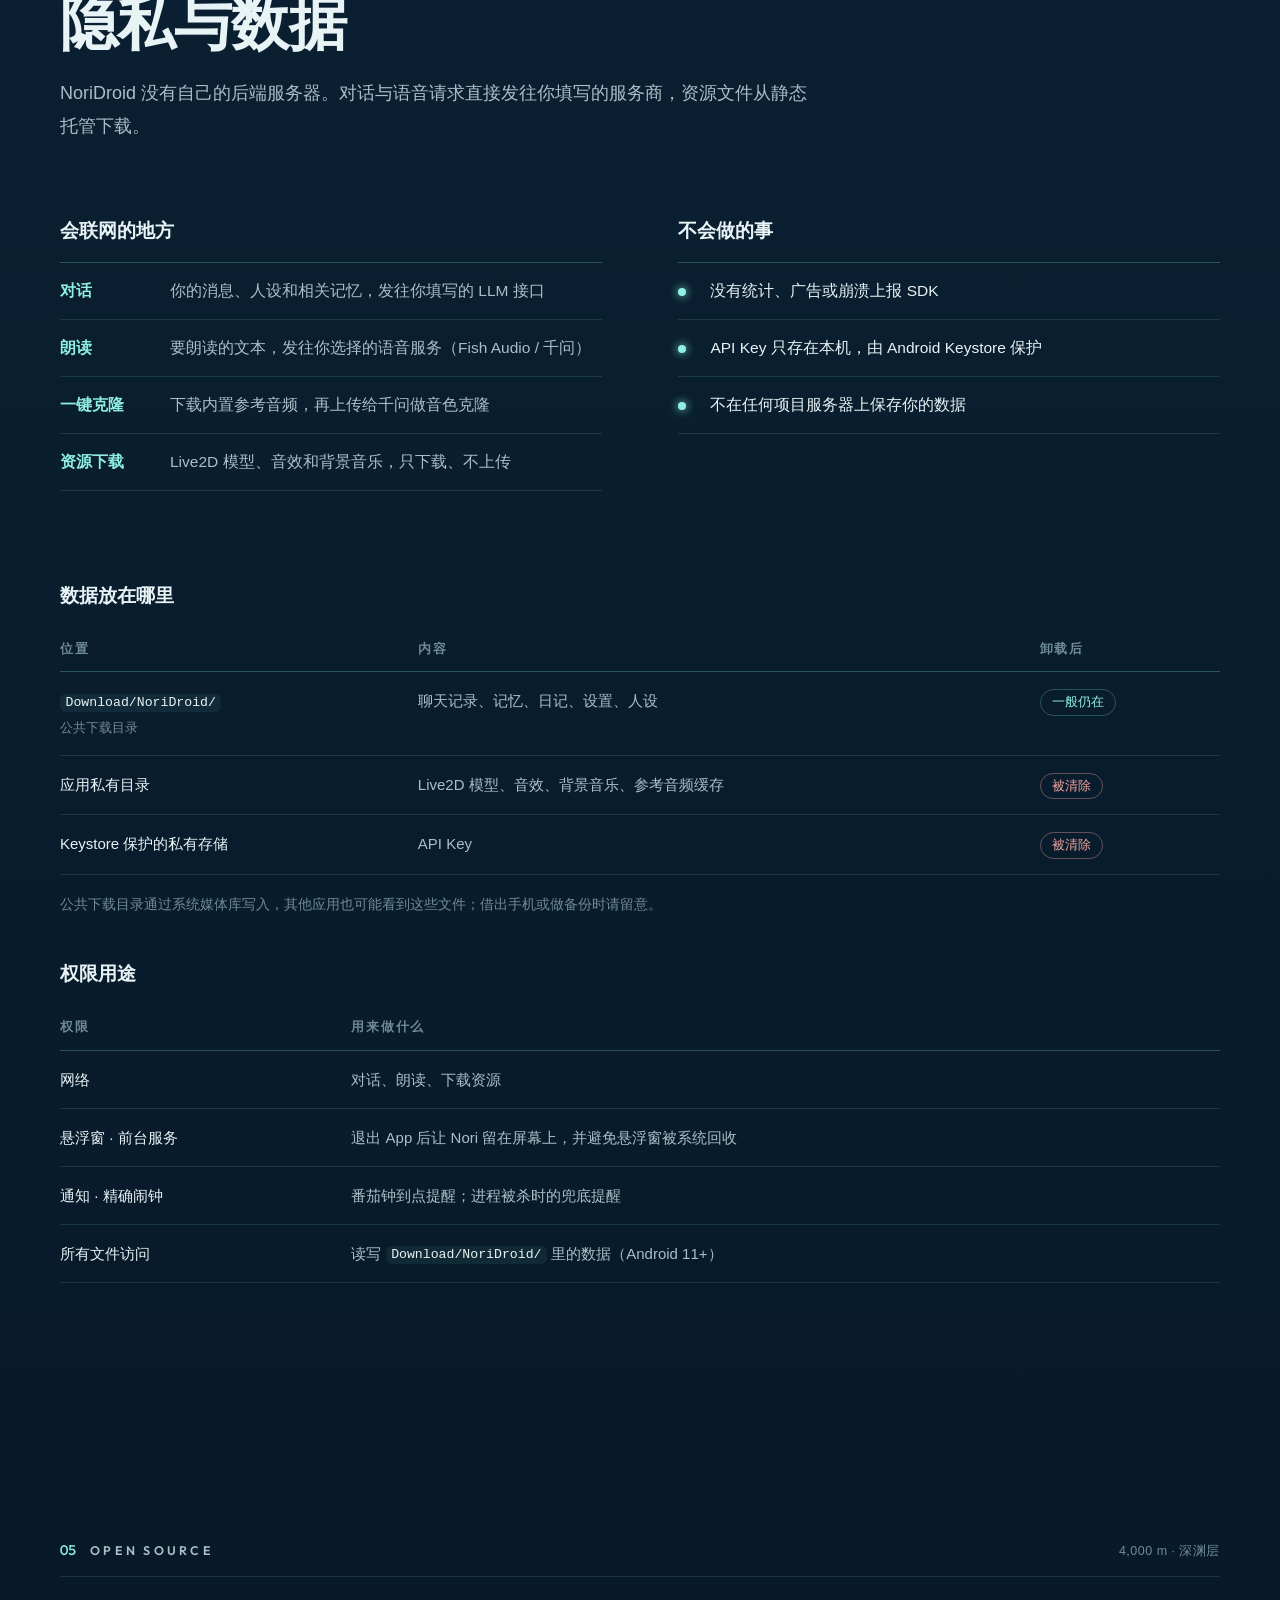
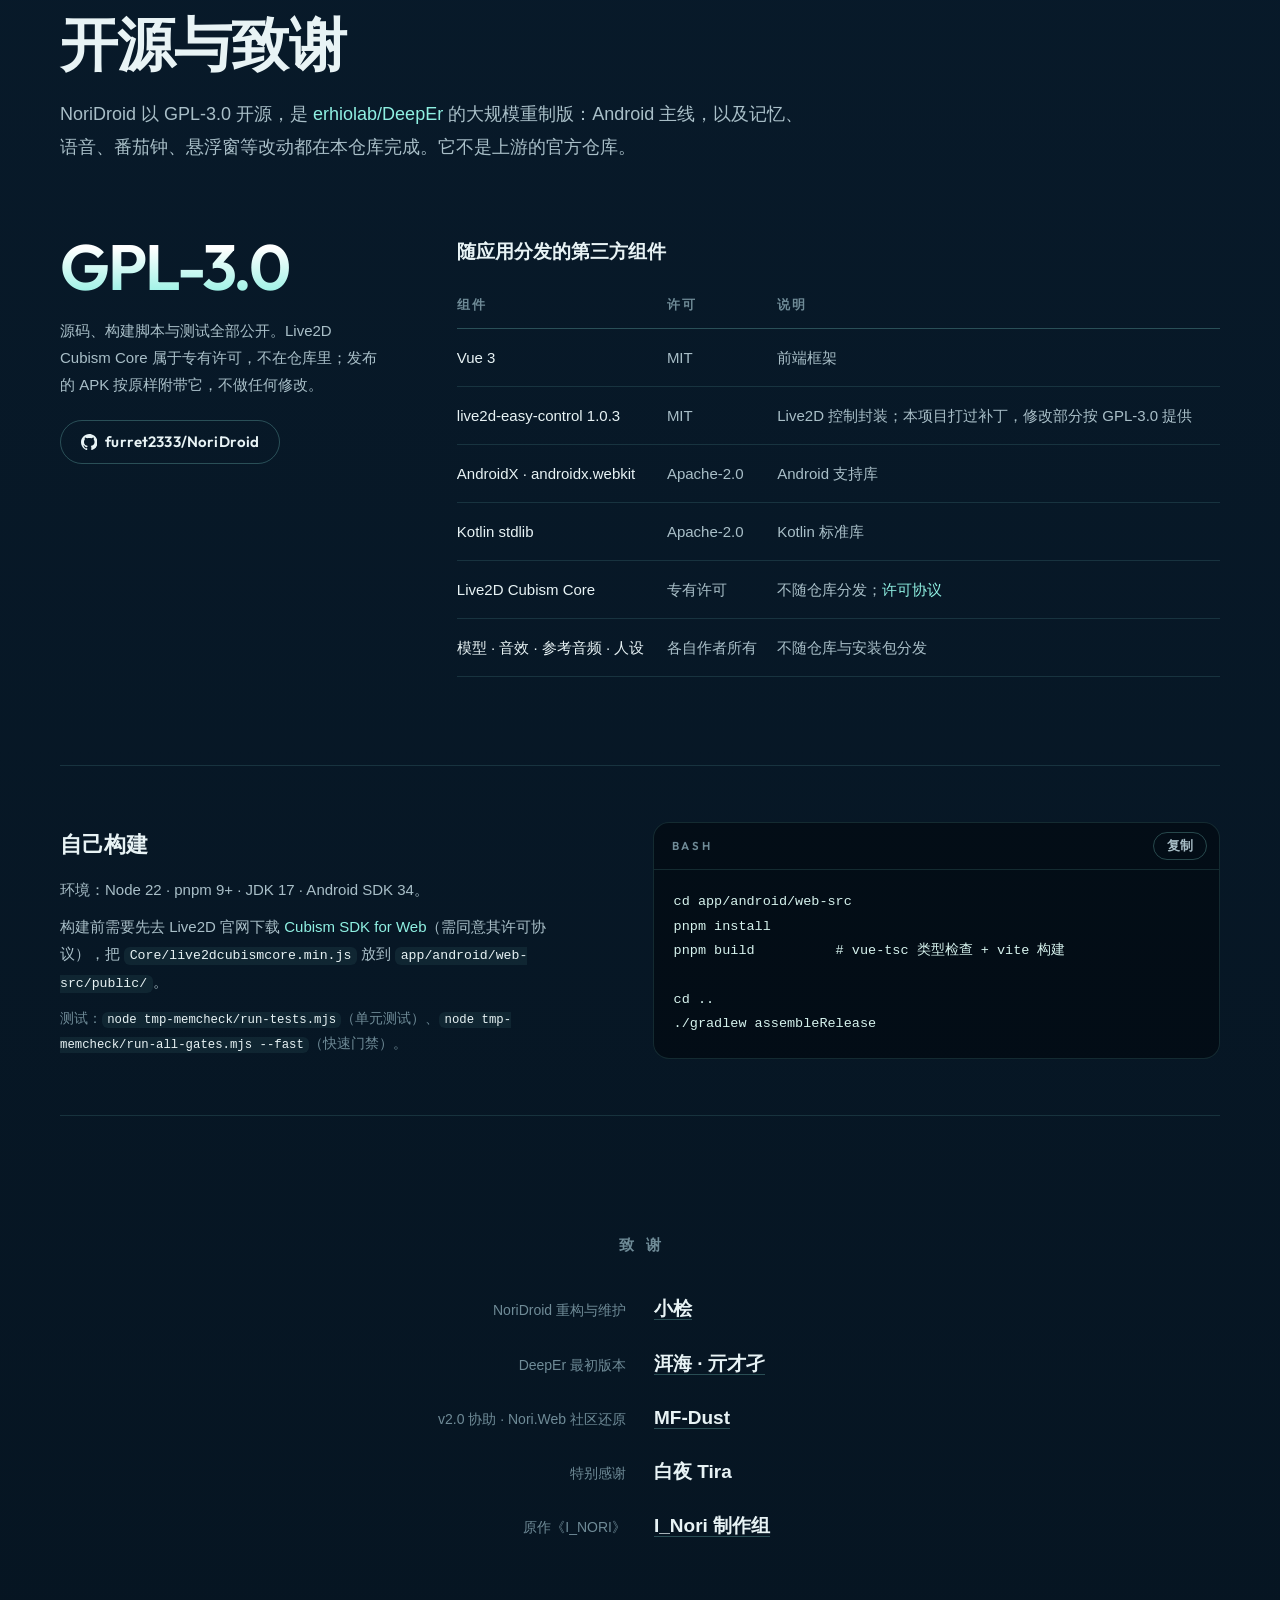
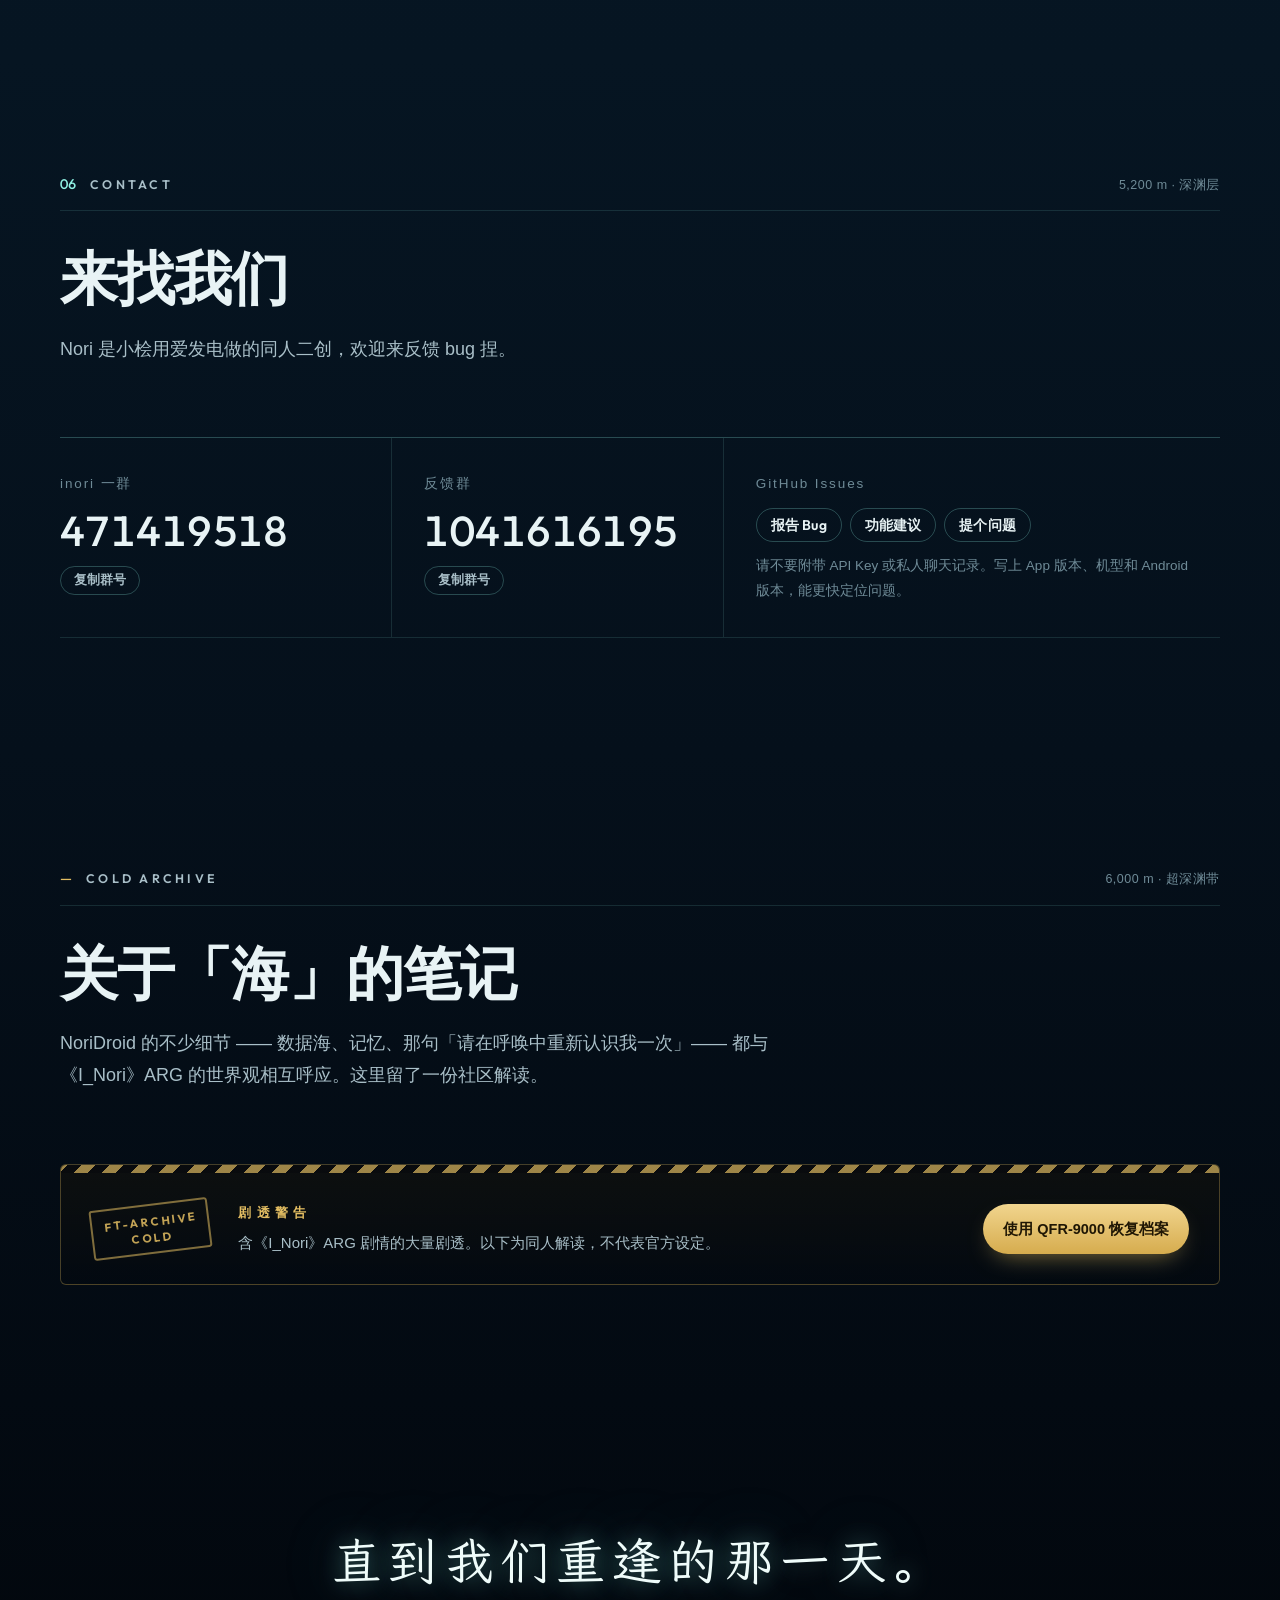
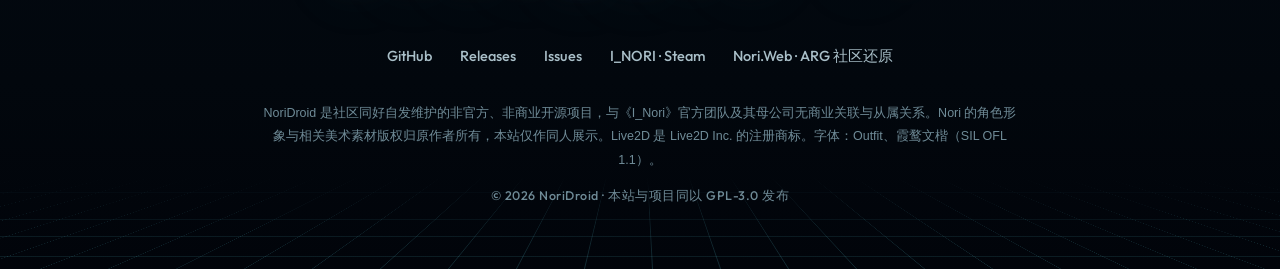
==== commit 4d6c073a: "release: 官网更新到 v2.5.0（9.3 MB / 新 SHA / Gitee raw 链接）" ====
--- a/index.html
+++ b/index.html
@@ -70,7 +70,7 @@
 				<a href="#lore" class="nav-archive">冷归档</a>
 			</nav>
 			<div class="nav-actions">
-				<a class="btn btn-solid btn-sm" data-release="apk-link" href="https://gitee.com/HuiQwQ/nori-droid/raw/master/dl/NoriDroid-2.4.0-release.apk">
+				<a class="btn btn-solid btn-sm" data-release="apk-link" href="https://gitee.com/HuiQwQ/nori-droid/raw/master/dl/NoriDroid-2.5.0-release.apk">
 					<svg class="i" aria-hidden="true"><use href="#i-download"/></svg>下载
 				</a>
 				<button class="nav-toggle" type="button" aria-expanded="false" aria-controls="nav-menu" aria-label="打开菜单">
@@ -98,14 +98,14 @@
 					<p class="hero-voice voice">若记忆终将散落，<br>请在呼唤中重新认识我一次。</p>
 					<p class="hero-desc">Live2D 桌宠、流式对话与长期记忆、语音朗读、心情日记和番茄钟，都装进一台 Android 手机里。开源免费，API 由你自己接入。</p>
 					<div class="hero-actions">
-						<a class="btn btn-solid btn-lg" data-release="apk-link" href="https://gitee.com/HuiQwQ/nori-droid/raw/master/dl/NoriDroid-2.4.0-release.apk">
+						<a class="btn btn-solid btn-lg" data-release="apk-link" href="https://gitee.com/HuiQwQ/nori-droid/raw/master/dl/NoriDroid-2.5.0-release.apk">
 							<svg class="i" aria-hidden="true"><use href="#i-download"/></svg>下载 APK
 						</a>
 						<a class="link-arrow" href="#setup">第一次用？先看上手指南<svg class="i" aria-hidden="true"><use href="#i-arrow"/></svg></a>
 					</div>
-						<p class="hero-alt">已走国内 Gitee 加速。若不可用，可换 <a data-release="apk-mirror" href="https://gh-proxy.com/https://github.com/furret2333/NoriDroid/releases/download/2.4.0/NoriDroid-2.4.0-release.apk">第三方镜像</a> 或 <a data-release="apk-origin" href="https://github.com/furret2333/NoriDroid/releases/download/2.4.0/NoriDroid-2.4.0-release.apk">GitHub 原链</a>。</p>
+						<p class="hero-alt">已走国内 Gitee 加速。若不可用，可换 <a data-release="apk-mirror" href="https://gh-proxy.com/https://github.com/furret2333/NoriDroid/releases/download/2.5.0/NoriDroid-2.5.0-release.apk">第三方镜像</a> 或 <a data-release="apk-origin" href="https://github.com/furret2333/NoriDroid/releases/download/2.5.0/NoriDroid-2.5.0-release.apk">GitHub 原链</a>。</p>
 					<p class="hero-meta">
-						<span data-release="version">v2.4.0</span><span data-release="size">9.2 MB</span><span>Android 7.0+</span><span><span data-release="date">2026-10-21</span> 发布</span><a href="https://github.com/furret2333/NoriDroid"><svg class="i" aria-hidden="true"><use href="#i-github"/></svg>源码</a>
+						<span data-release="version">v2.5.0</span><span data-release="size">9.3 MB</span><span>Android 7.0+</span><span><span data-release="date">2026-10-23</span> 发布</span><a href="https://github.com/furret2333/NoriDroid"><svg class="i" aria-hidden="true"><use href="#i-github"/></svg>源码</a>
 					</p>
 					<p class="hero-flags">非官方 · 非商业 · 不提供任何收费服务</p>
 					<p class="inapp-tip" id="inapp-tip" hidden>你正在 QQ / 微信里打开本页，APK 下载可能会被拦截 —— 请点右上角「…」，选择「在浏览器打开」。</p>
@@ -144,7 +144,7 @@
 							<div><dt>构成</dt><dd>Kotlin 原生外壳 + Vue 3 WebView</dd></div>
 							<div><dt>费用</dt><dd>应用免费；对话与语音按你选的服务商计费</dd></div>
 							<div><dt>许可</dt><dd>GPL-3.0 开源</dd></div>
-							<div><dt>版本</dt><dd><span data-release="version">v2.4.0</span> · <span data-release="date">2026-10-21</span></dd></div>
+							<div><dt>版本</dt><dd><span data-release="version">v2.5.0</span> · <span data-release="date">2026-10-23</span></dd></div>
 						</dl>
 					</div>
 					<div class="pieces" data-reveal>
@@ -306,15 +306,15 @@
 						<h3>安装</h3>
 						<p>下载 APK 并安装，需要允许「安装未知来源应用」。要求 Android 7.0 及以上。</p>
 						<div class="download">
-							<a class="btn btn-glow" data-release="apk-link" href="https://gitee.com/HuiQwQ/nori-droid/raw/master/dl/NoriDroid-2.4.0-release.apk">
-								<svg class="i" aria-hidden="true"><use href="#i-download"/></svg>NoriDroid <span data-release="version">v2.4.0</span> · <span data-release="size">9.2 MB</span>
+							<a class="btn btn-glow" data-release="apk-link" href="https://gitee.com/HuiQwQ/nori-droid/raw/master/dl/NoriDroid-2.5.0-release.apk">
+								<svg class="i" aria-hidden="true"><use href="#i-download"/></svg>NoriDroid <span data-release="version">v2.5.0</span> · <span data-release="size">9.3 MB</span>
 							</a>
-							<a class="link-arrow" data-release="apk-mirror" href="https://gh-proxy.com/https://github.com/furret2333/NoriDroid/releases/download/2.4.0/NoriDroid-2.4.0-release.apk">第三方镜像（Gitee 不可用时）<svg class="i" aria-hidden="true"><use href="#i-arrow"/></svg></a>
-							<a class="link-arrow" data-release="apk-origin" href="https://github.com/furret2333/NoriDroid/releases/download/2.4.0/NoriDroid-2.4.0-release.apk">GitHub 原链（海外）<svg class="i" aria-hidden="true"><use href="#i-arrow"/></svg></a>
+							<a class="link-arrow" data-release="apk-mirror" href="https://gh-proxy.com/https://github.com/furret2333/NoriDroid/releases/download/2.5.0/NoriDroid-2.5.0-release.apk">第三方镜像（Gitee 不可用时）<svg class="i" aria-hidden="true"><use href="#i-arrow"/></svg></a>
+							<a class="link-arrow" data-release="apk-origin" href="https://github.com/furret2333/NoriDroid/releases/download/2.5.0/NoriDroid-2.5.0-release.apk">GitHub 原链（海外）<svg class="i" aria-hidden="true"><use href="#i-arrow"/></svg></a>
 							<a class="link-arrow" data-release="page" href="https://github.com/furret2333/NoriDroid/releases">全部版本与更新说明<svg class="i" aria-hidden="true"><use href="#i-arrow"/></svg></a>
 							<div class="checksum" data-release="sha-row">
 								<span class="checksum-k">SHA-256</span>
-								<code id="apk-sha" data-release="sha256">887c77c12b0240e0f2c2e3f382cf92739b97f7cd4fba89e9495d2b5f75cec692</code>
+								<code id="apk-sha" data-release="sha256">b7364ac15c3078a35f6d41766dd63c80c773d95743d369feb7e570ad1d0dcc40</code>
 								<button class="copy" type="button" data-copy-from="#apk-sha" aria-label="复制 SHA-256 校验值">复制</button>
 							</div>
 						</div>
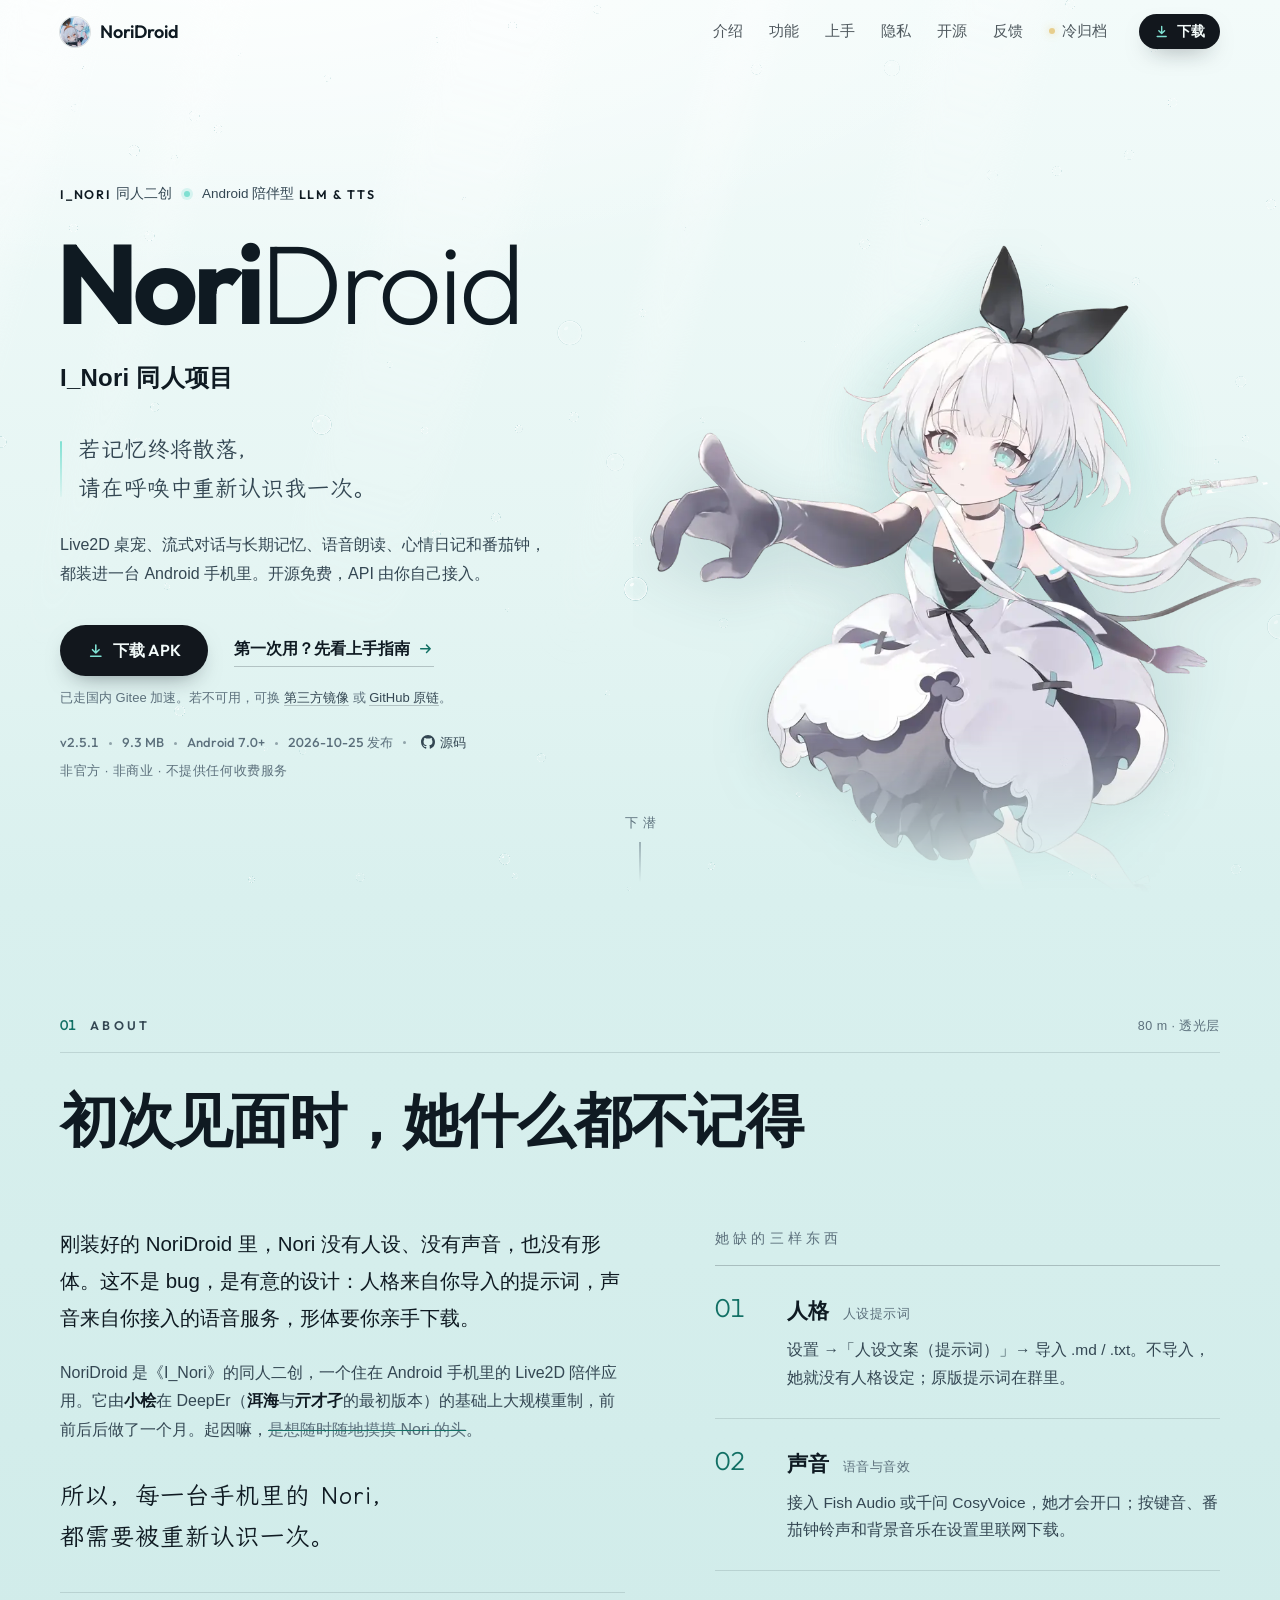
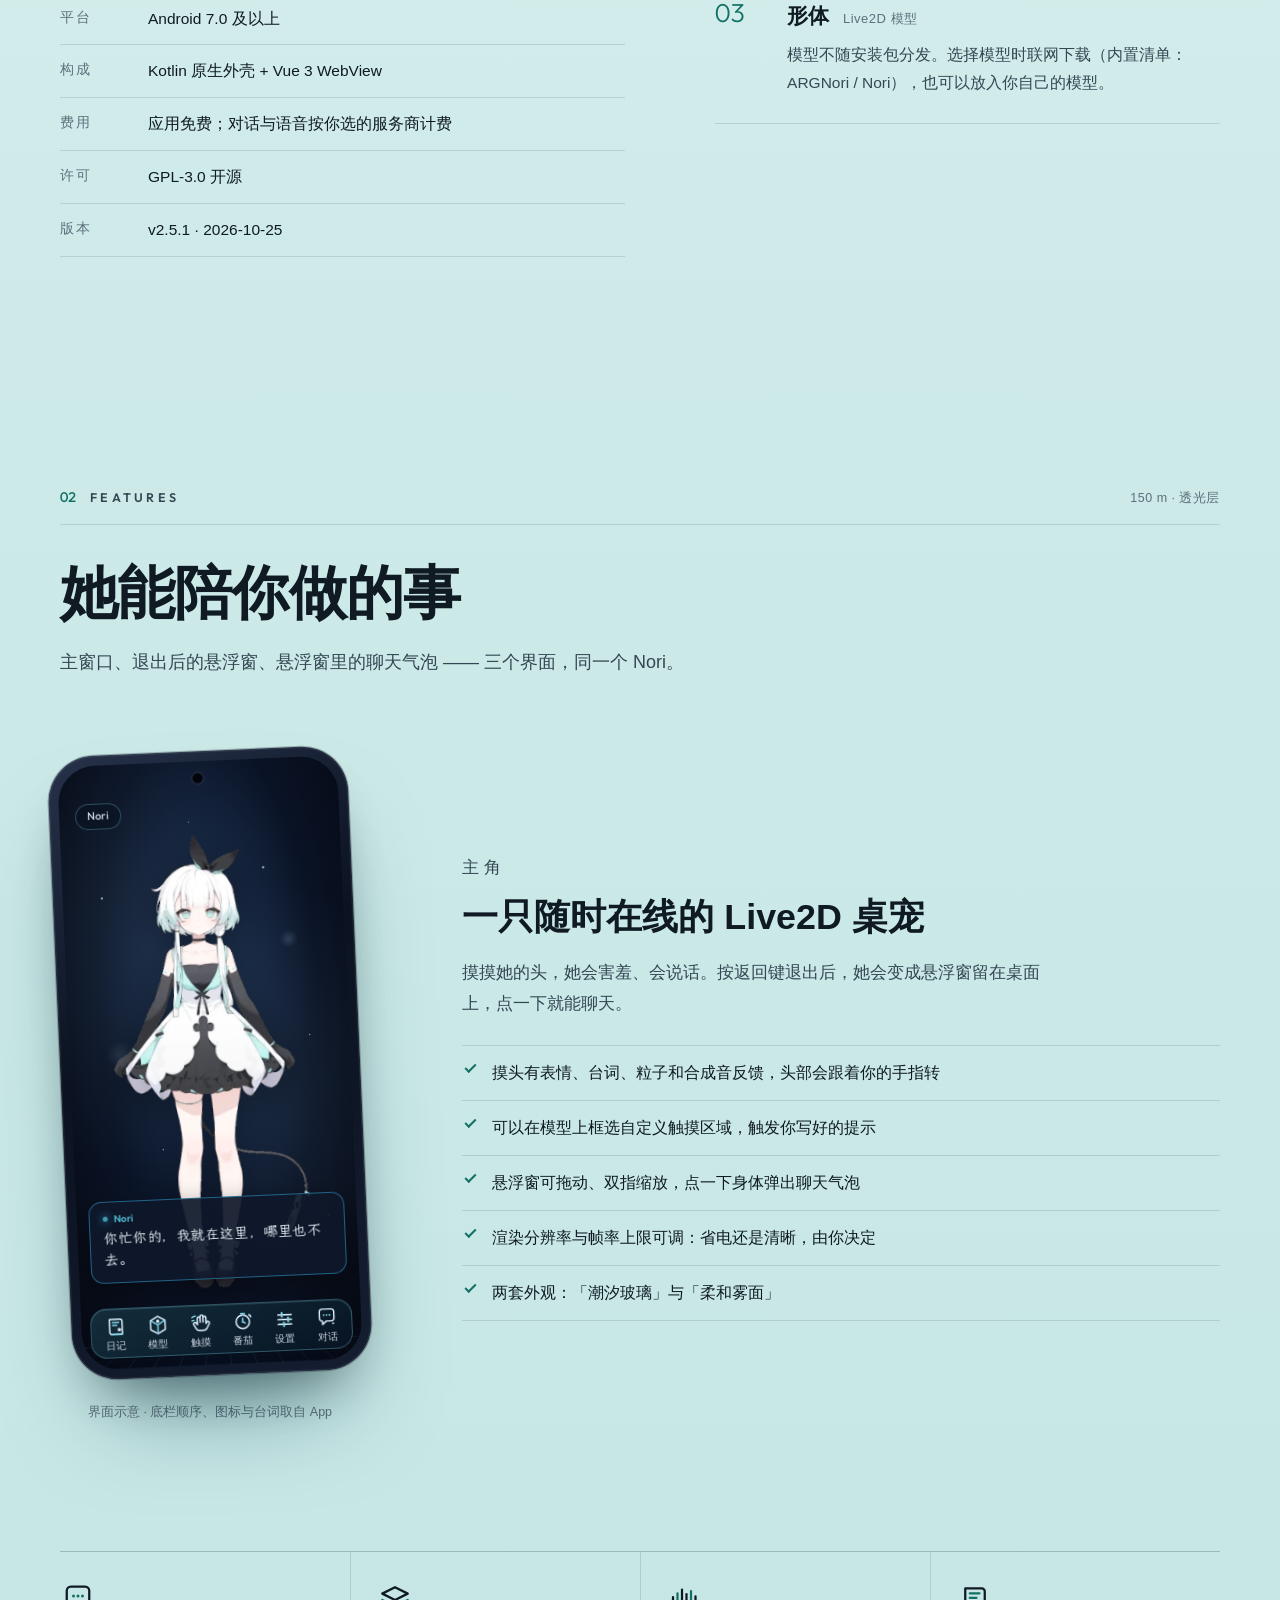
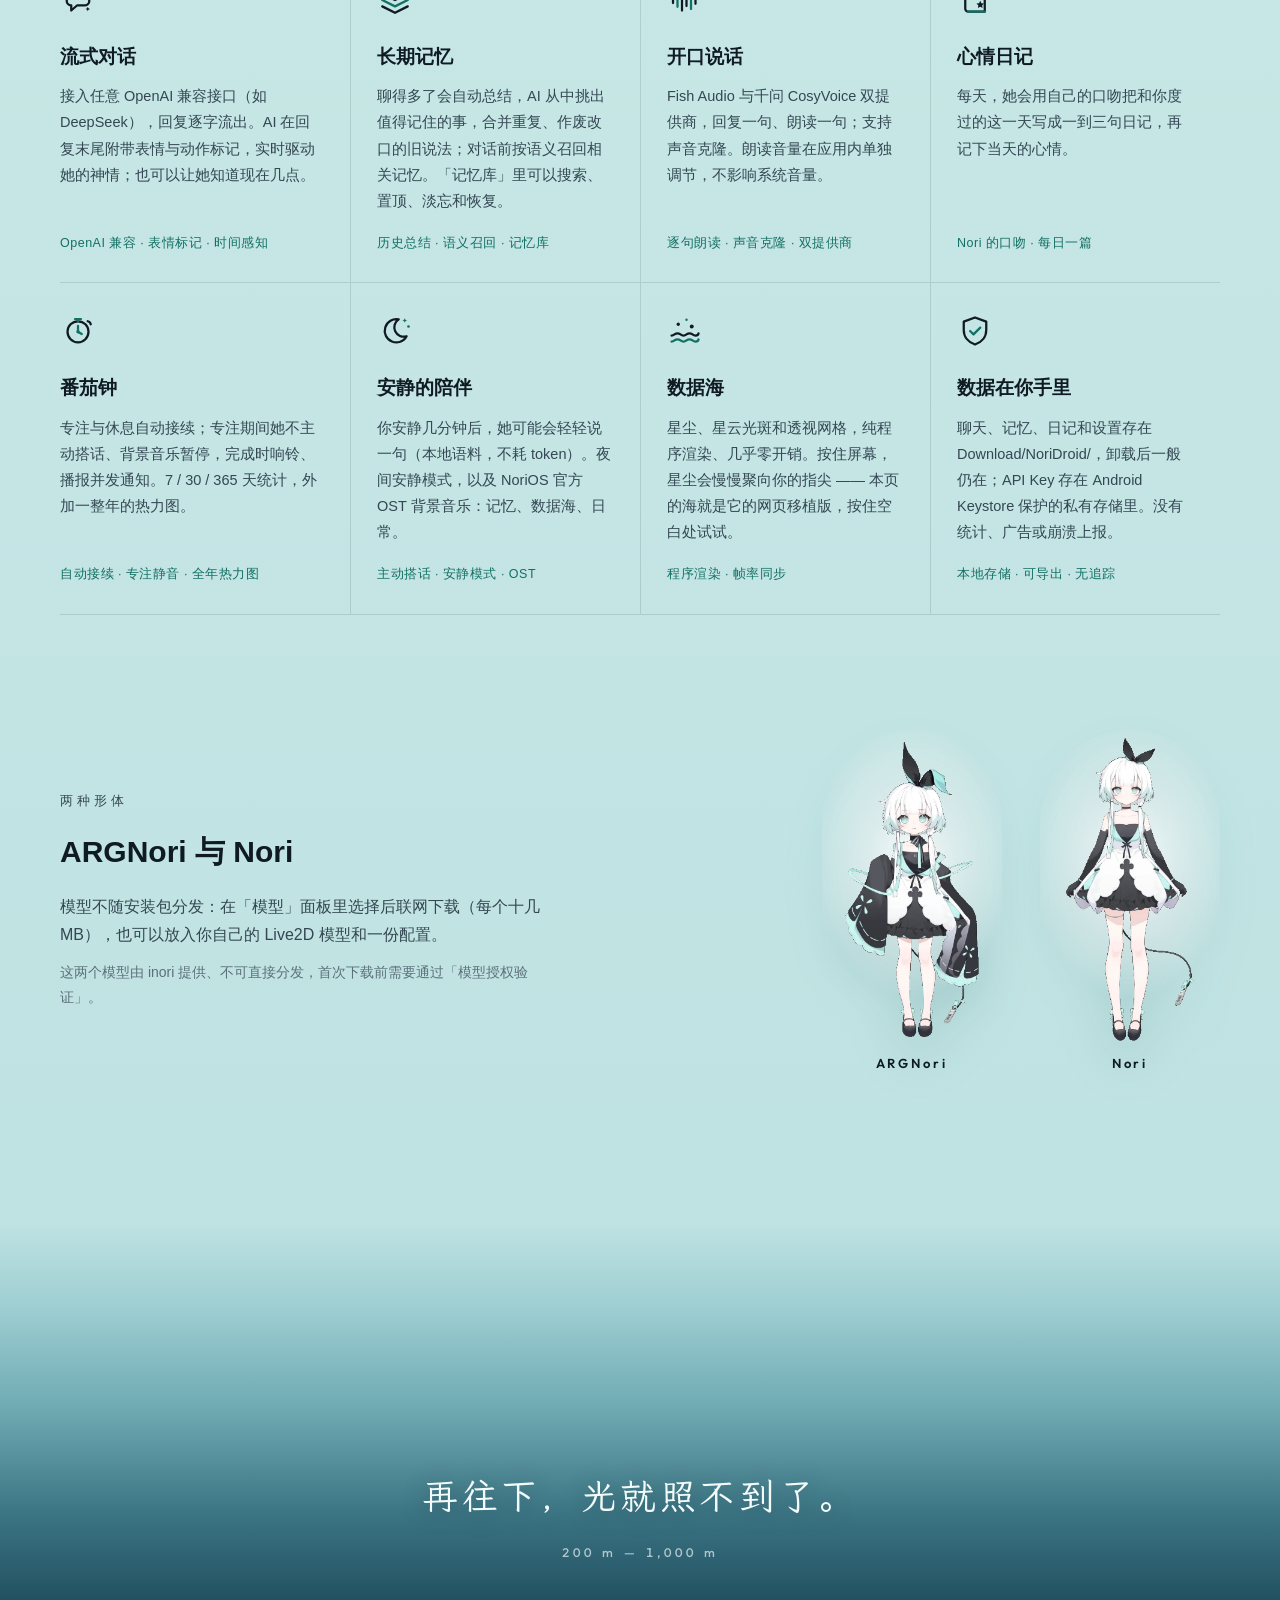
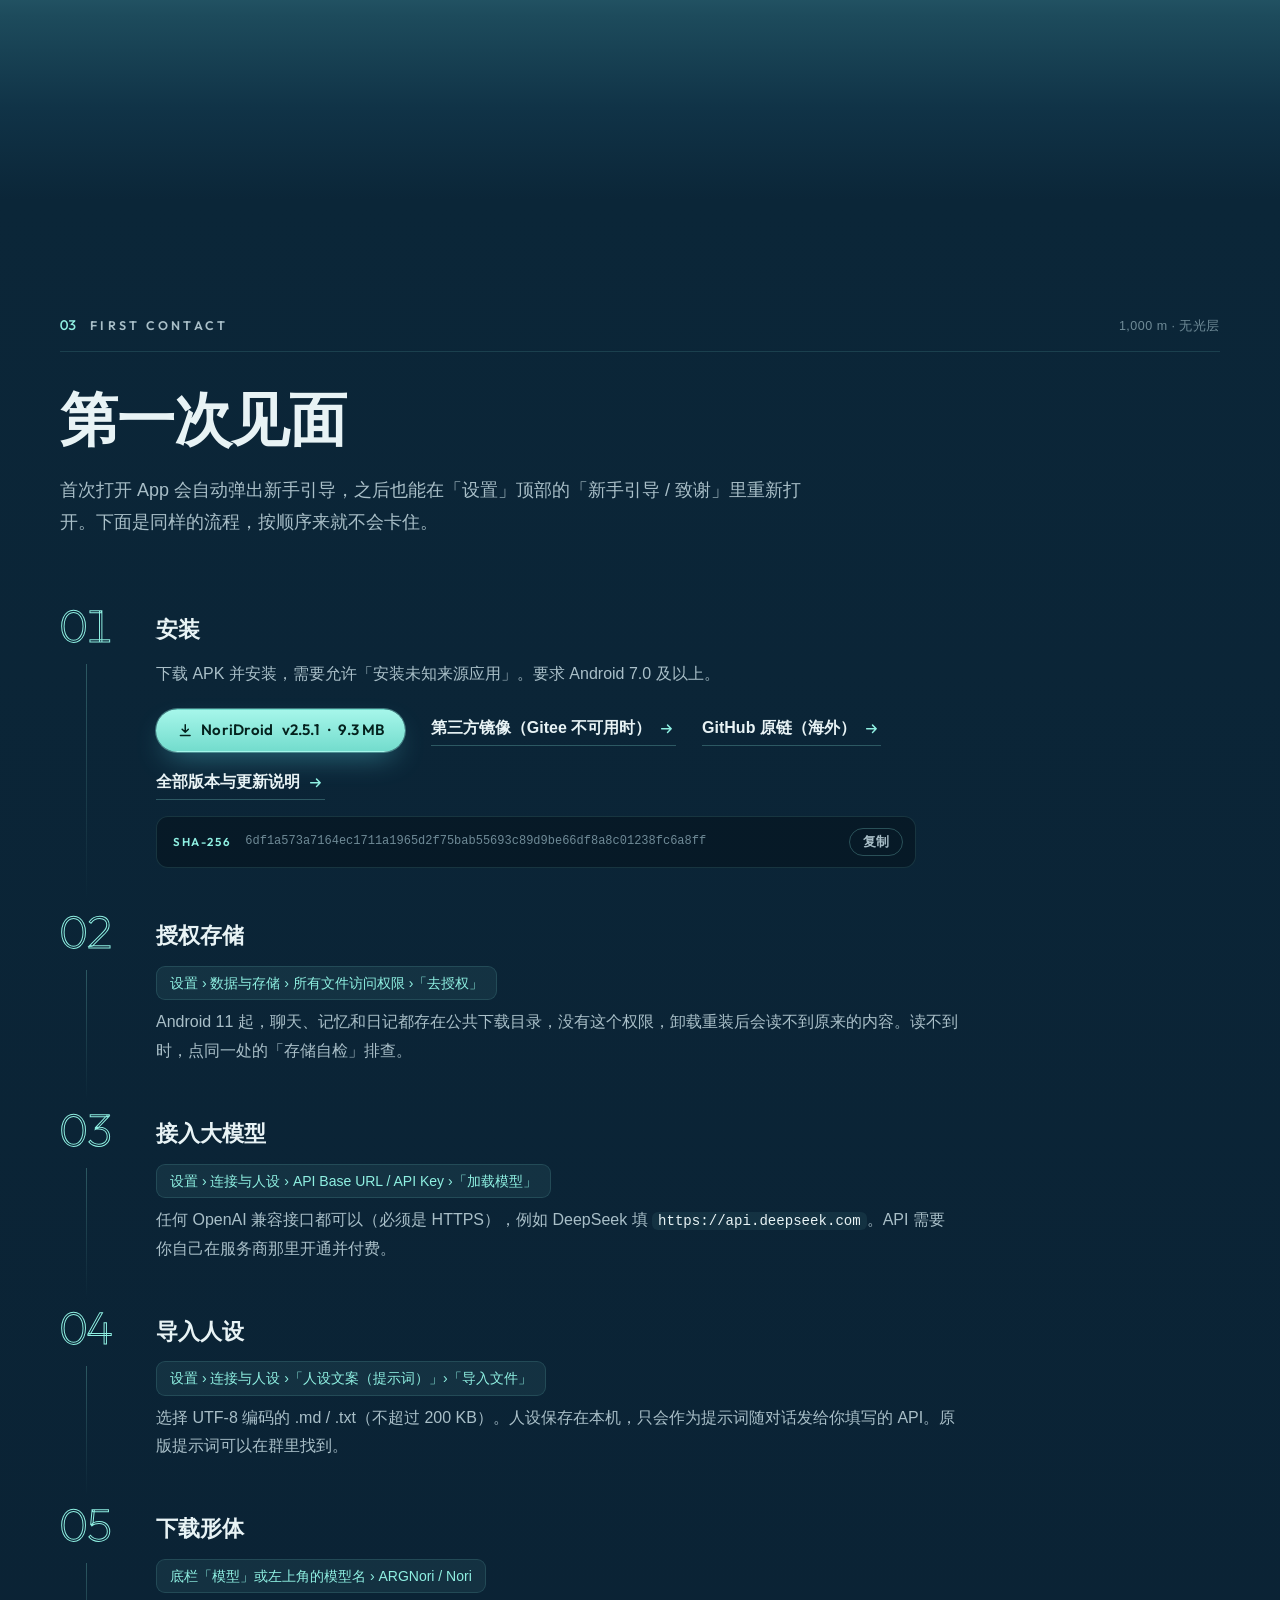
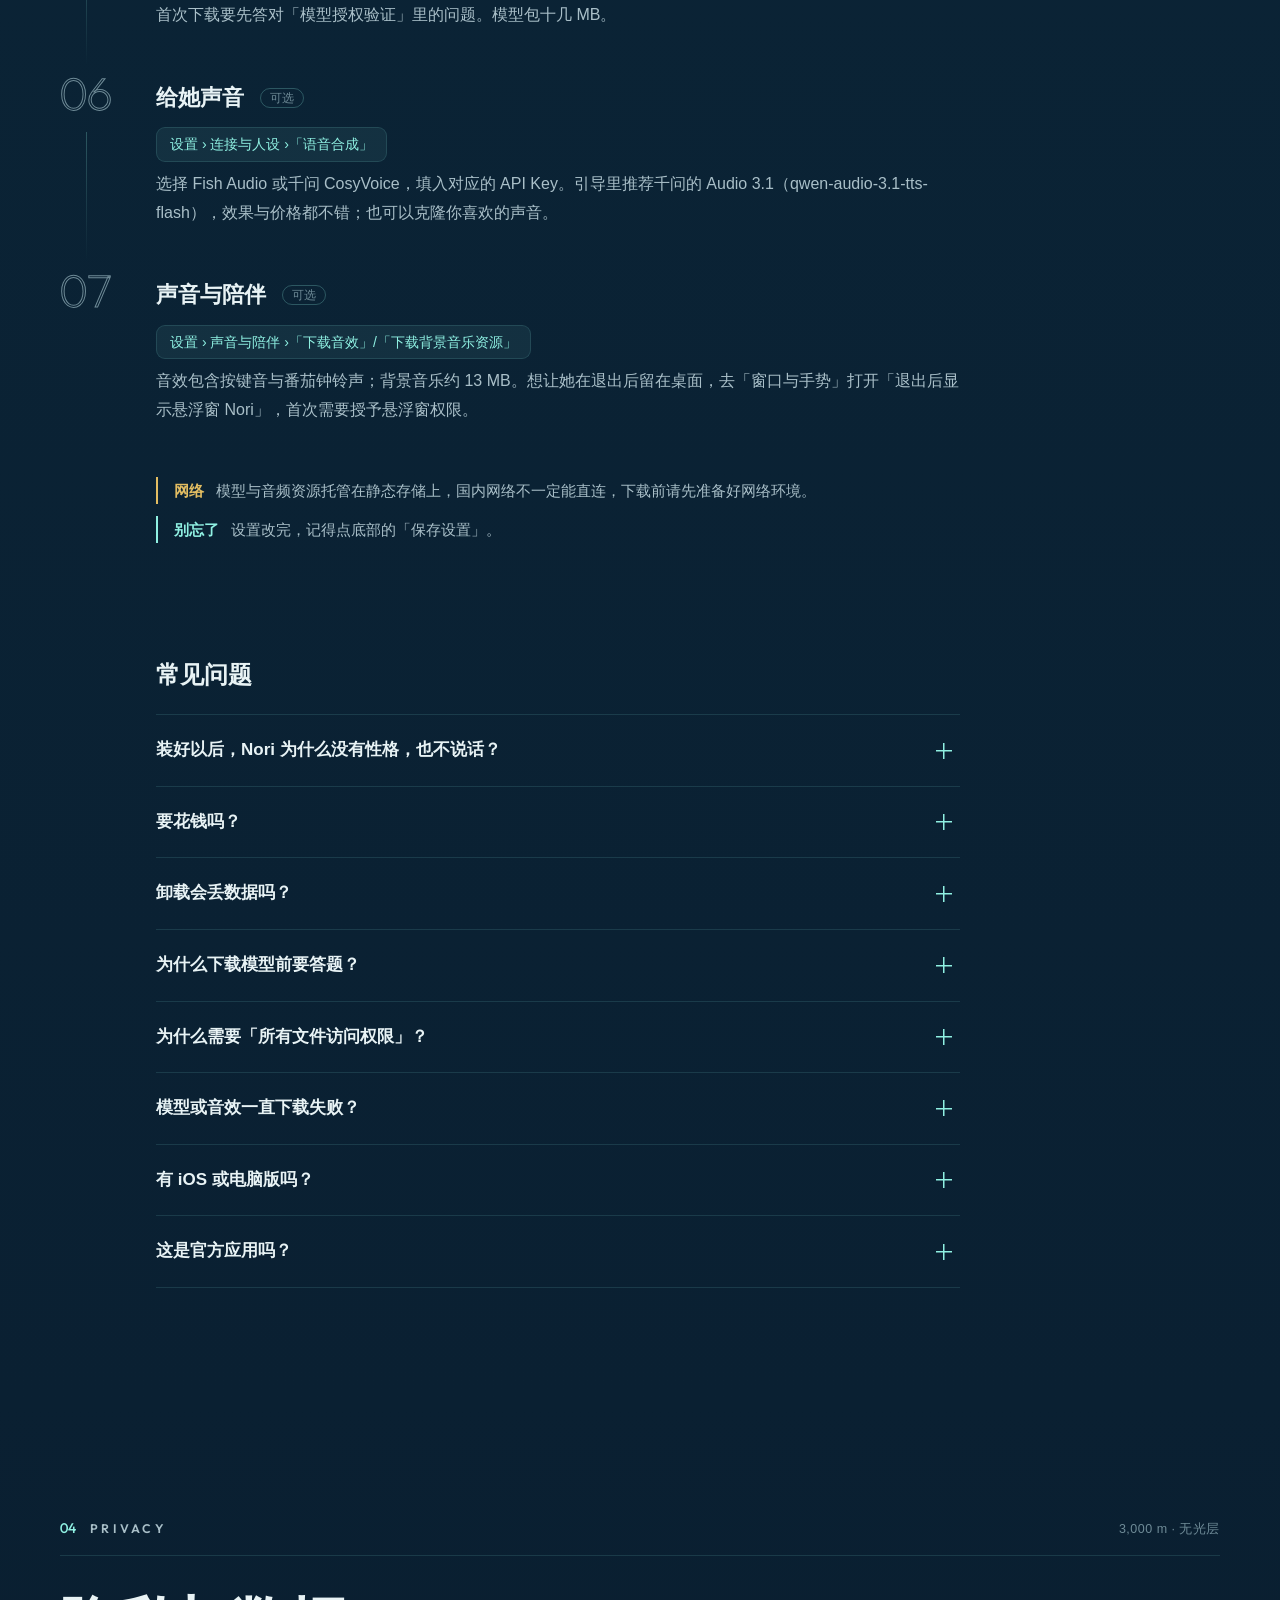
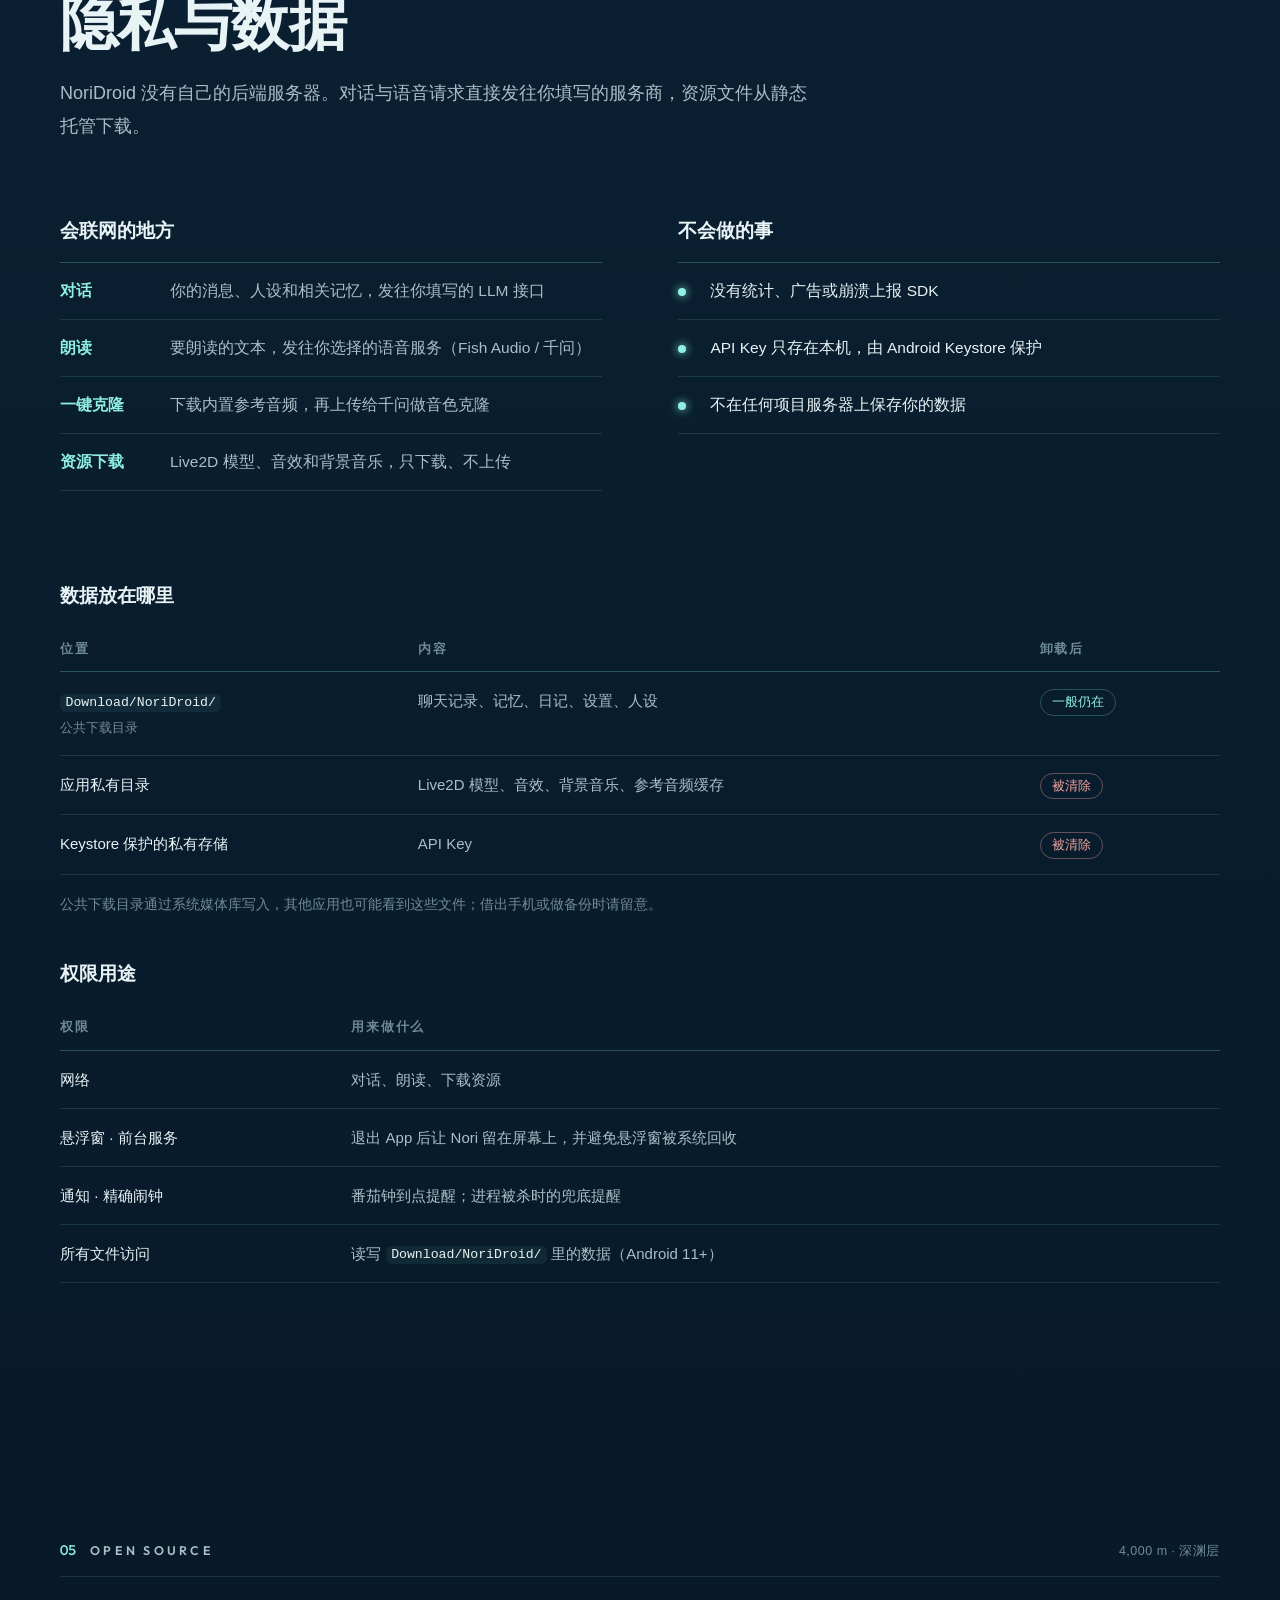
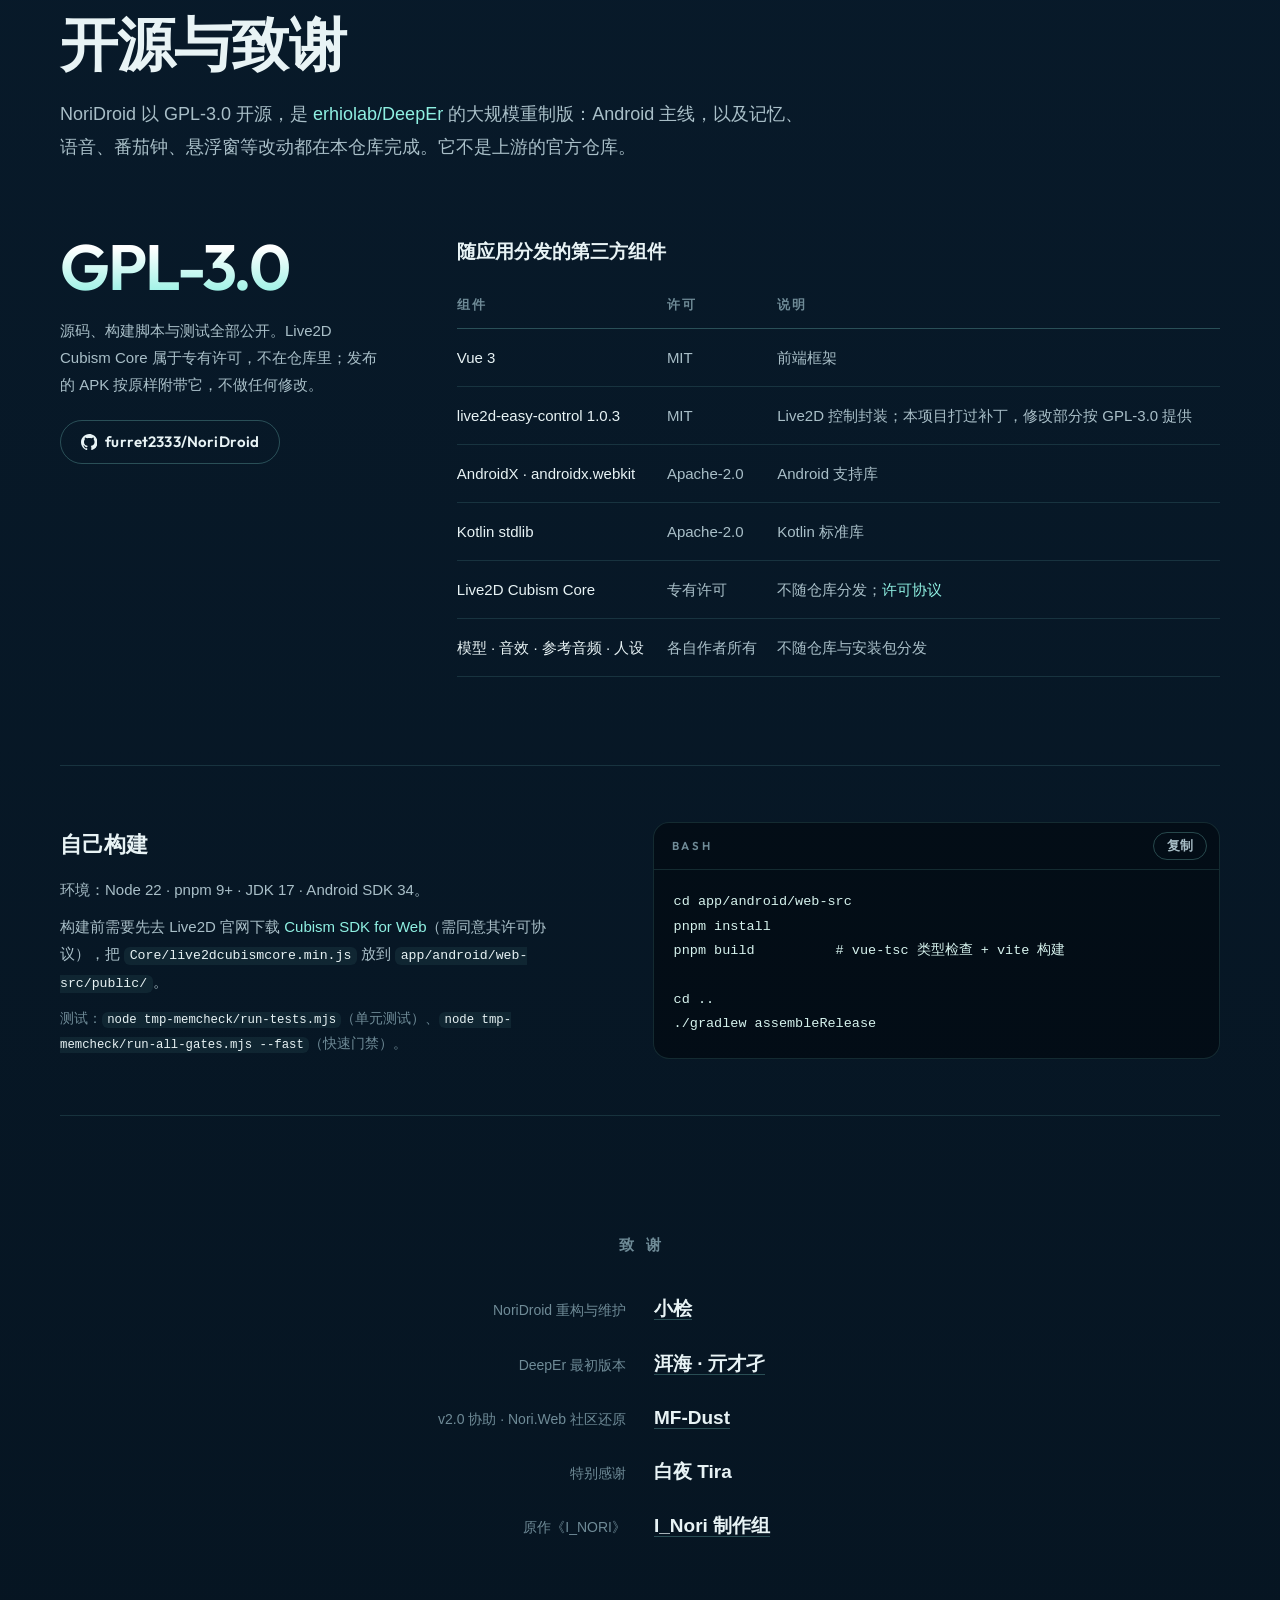
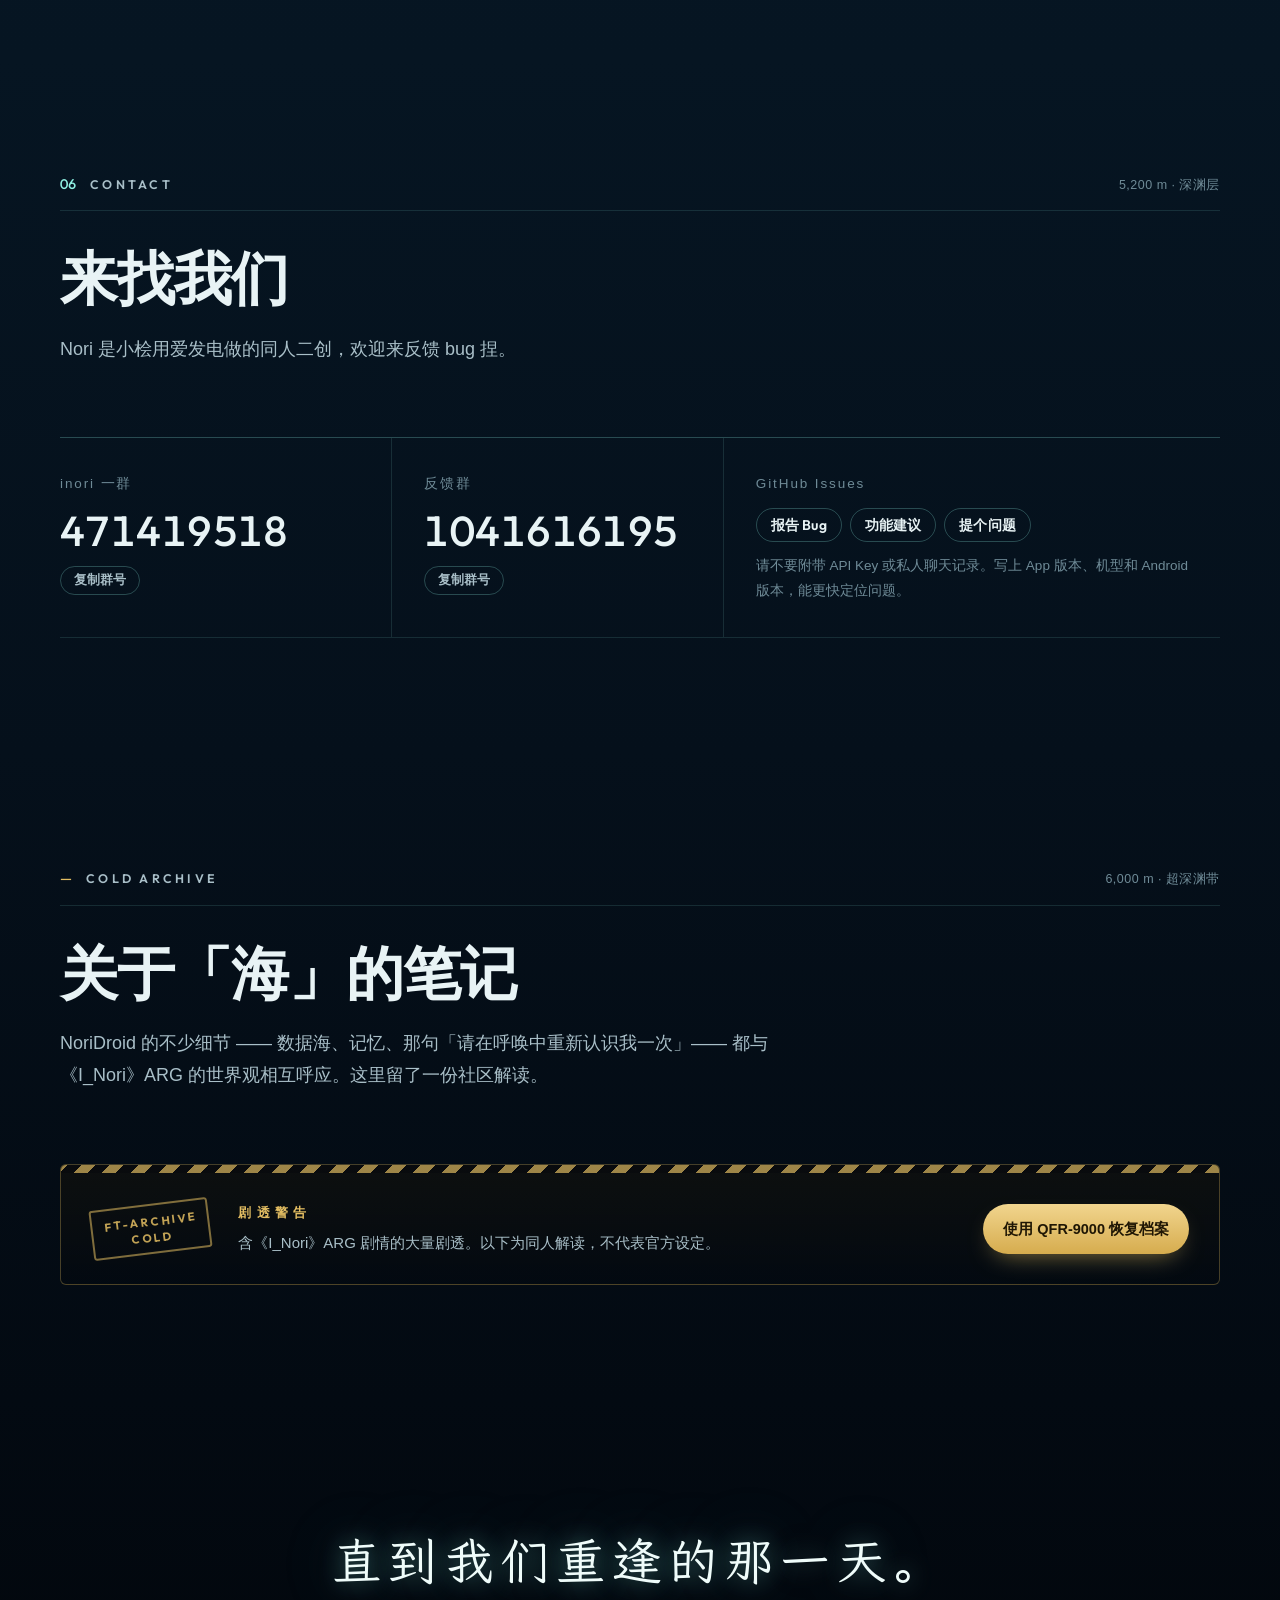
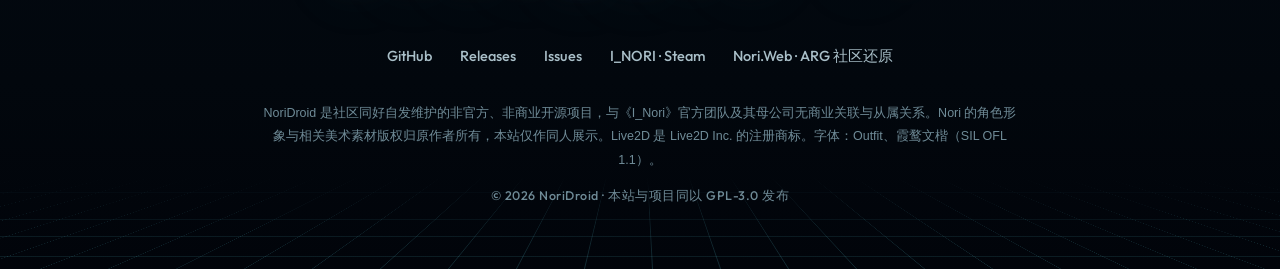
==== commit 96c19236: "release: 官网更新到 v2.5.1（9.3 MB / 新 SHA / Gitee raw 链接）" ====
--- a/index.html
+++ b/index.html
@@ -70,7 +70,7 @@
 				<a href="#lore" class="nav-archive">冷归档</a>
 			</nav>
 			<div class="nav-actions">
-				<a class="btn btn-solid btn-sm" data-release="apk-link" href="https://gitee.com/HuiQwQ/nori-droid/raw/master/dl/NoriDroid-2.5.0-release.apk">
+				<a class="btn btn-solid btn-sm" data-release="apk-link" href="https://gitee.com/HuiQwQ/nori-droid/raw/master/dl/NoriDroid-2.5.1-release.apk">
 					<svg class="i" aria-hidden="true"><use href="#i-download"/></svg>下载
 				</a>
 				<button class="nav-toggle" type="button" aria-expanded="false" aria-controls="nav-menu" aria-label="打开菜单">
@@ -98,14 +98,14 @@
 					<p class="hero-voice voice">若记忆终将散落，<br>请在呼唤中重新认识我一次。</p>
 					<p class="hero-desc">Live2D 桌宠、流式对话与长期记忆、语音朗读、心情日记和番茄钟，都装进一台 Android 手机里。开源免费，API 由你自己接入。</p>
 					<div class="hero-actions">
-						<a class="btn btn-solid btn-lg" data-release="apk-link" href="https://gitee.com/HuiQwQ/nori-droid/raw/master/dl/NoriDroid-2.5.0-release.apk">
+						<a class="btn btn-solid btn-lg" data-release="apk-link" href="https://gitee.com/HuiQwQ/nori-droid/raw/master/dl/NoriDroid-2.5.1-release.apk">
 							<svg class="i" aria-hidden="true"><use href="#i-download"/></svg>下载 APK
 						</a>
 						<a class="link-arrow" href="#setup">第一次用？先看上手指南<svg class="i" aria-hidden="true"><use href="#i-arrow"/></svg></a>
 					</div>
-						<p class="hero-alt">已走国内 Gitee 加速。若不可用，可换 <a data-release="apk-mirror" href="https://gh-proxy.com/https://github.com/furret2333/NoriDroid/releases/download/2.5.0/NoriDroid-2.5.0-release.apk">第三方镜像</a> 或 <a data-release="apk-origin" href="https://github.com/furret2333/NoriDroid/releases/download/2.5.0/NoriDroid-2.5.0-release.apk">GitHub 原链</a>。</p>
+						<p class="hero-alt">已走国内 Gitee 加速。若不可用，可换 <a data-release="apk-mirror" href="https://gh-proxy.com/https://github.com/furret2333/NoriDroid/releases/download/2.5.1/NoriDroid-2.5.1-release.apk">第三方镜像</a> 或 <a data-release="apk-origin" href="https://github.com/furret2333/NoriDroid/releases/download/2.5.1/NoriDroid-2.5.1-release.apk">GitHub 原链</a>。</p>
 					<p class="hero-meta">
-						<span data-release="version">v2.5.0</span><span data-release="size">9.3 MB</span><span>Android 7.0+</span><span><span data-release="date">2026-10-23</span> 发布</span><a href="https://github.com/furret2333/NoriDroid"><svg class="i" aria-hidden="true"><use href="#i-github"/></svg>源码</a>
+						<span data-release="version">v2.5.1</span><span data-release="size">9.3 MB</span><span>Android 7.0+</span><span><span data-release="date">2026-10-25</span> 发布</span><a href="https://github.com/furret2333/NoriDroid"><svg class="i" aria-hidden="true"><use href="#i-github"/></svg>源码</a>
 					</p>
 					<p class="hero-flags">非官方 · 非商业 · 不提供任何收费服务</p>
 					<p class="inapp-tip" id="inapp-tip" hidden>你正在 QQ / 微信里打开本页，APK 下载可能会被拦截 —— 请点右上角「…」，选择「在浏览器打开」。</p>
@@ -144,7 +144,7 @@
 							<div><dt>构成</dt><dd>Kotlin 原生外壳 + Vue 3 WebView</dd></div>
 							<div><dt>费用</dt><dd>应用免费；对话与语音按你选的服务商计费</dd></div>
 							<div><dt>许可</dt><dd>GPL-3.0 开源</dd></div>
-							<div><dt>版本</dt><dd><span data-release="version">v2.5.0</span> · <span data-release="date">2026-10-23</span></dd></div>
+							<div><dt>版本</dt><dd><span data-release="version">v2.5.1</span> · <span data-release="date">2026-10-25</span></dd></div>
 						</dl>
 					</div>
 					<div class="pieces" data-reveal>
@@ -306,15 +306,15 @@
 						<h3>安装</h3>
 						<p>下载 APK 并安装，需要允许「安装未知来源应用」。要求 Android 7.0 及以上。</p>
 						<div class="download">
-							<a class="btn btn-glow" data-release="apk-link" href="https://gitee.com/HuiQwQ/nori-droid/raw/master/dl/NoriDroid-2.5.0-release.apk">
-								<svg class="i" aria-hidden="true"><use href="#i-download"/></svg>NoriDroid <span data-release="version">v2.5.0</span> · <span data-release="size">9.3 MB</span>
+							<a class="btn btn-glow" data-release="apk-link" href="https://gitee.com/HuiQwQ/nori-droid/raw/master/dl/NoriDroid-2.5.1-release.apk">
+								<svg class="i" aria-hidden="true"><use href="#i-download"/></svg>NoriDroid <span data-release="version">v2.5.1</span> · <span data-release="size">9.3 MB</span>
 							</a>
-							<a class="link-arrow" data-release="apk-mirror" href="https://gh-proxy.com/https://github.com/furret2333/NoriDroid/releases/download/2.5.0/NoriDroid-2.5.0-release.apk">第三方镜像（Gitee 不可用时）<svg class="i" aria-hidden="true"><use href="#i-arrow"/></svg></a>
-							<a class="link-arrow" data-release="apk-origin" href="https://github.com/furret2333/NoriDroid/releases/download/2.5.0/NoriDroid-2.5.0-release.apk">GitHub 原链（海外）<svg class="i" aria-hidden="true"><use href="#i-arrow"/></svg></a>
+							<a class="link-arrow" data-release="apk-mirror" href="https://gh-proxy.com/https://github.com/furret2333/NoriDroid/releases/download/2.5.1/NoriDroid-2.5.1-release.apk">第三方镜像（Gitee 不可用时）<svg class="i" aria-hidden="true"><use href="#i-arrow"/></svg></a>
+							<a class="link-arrow" data-release="apk-origin" href="https://github.com/furret2333/NoriDroid/releases/download/2.5.1/NoriDroid-2.5.1-release.apk">GitHub 原链（海外）<svg class="i" aria-hidden="true"><use href="#i-arrow"/></svg></a>
 							<a class="link-arrow" data-release="page" href="https://github.com/furret2333/NoriDroid/releases">全部版本与更新说明<svg class="i" aria-hidden="true"><use href="#i-arrow"/></svg></a>
 							<div class="checksum" data-release="sha-row">
 								<span class="checksum-k">SHA-256</span>
-								<code id="apk-sha" data-release="sha256">b7364ac15c3078a35f6d41766dd63c80c773d95743d369feb7e570ad1d0dcc40</code>
+								<code id="apk-sha" data-release="sha256">6df1a573a7164ec1711a1965d2f75bab55693c89d9be66df8a8c01238fc6a8ff</code>
 								<button class="copy" type="button" data-copy-from="#apk-sha" aria-label="复制 SHA-256 校验值">复制</button>
 							</div>
 						</div>
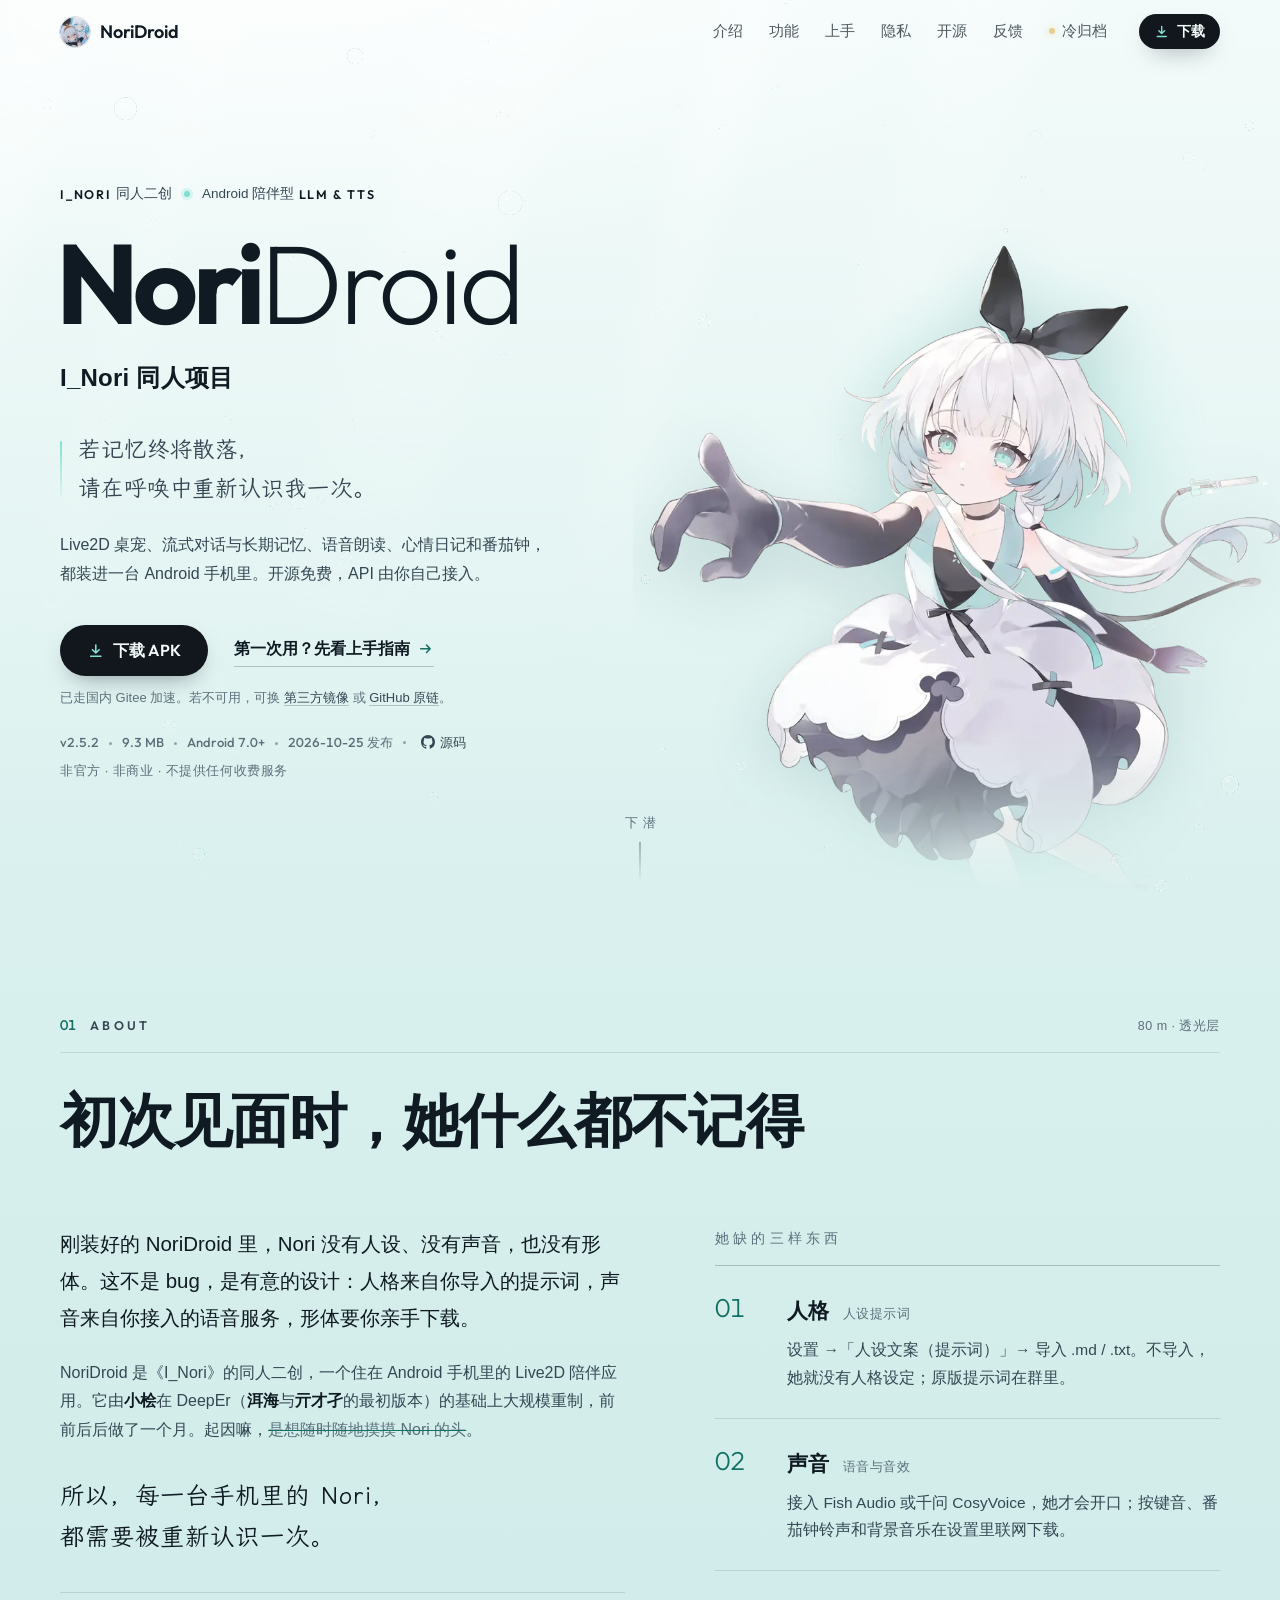
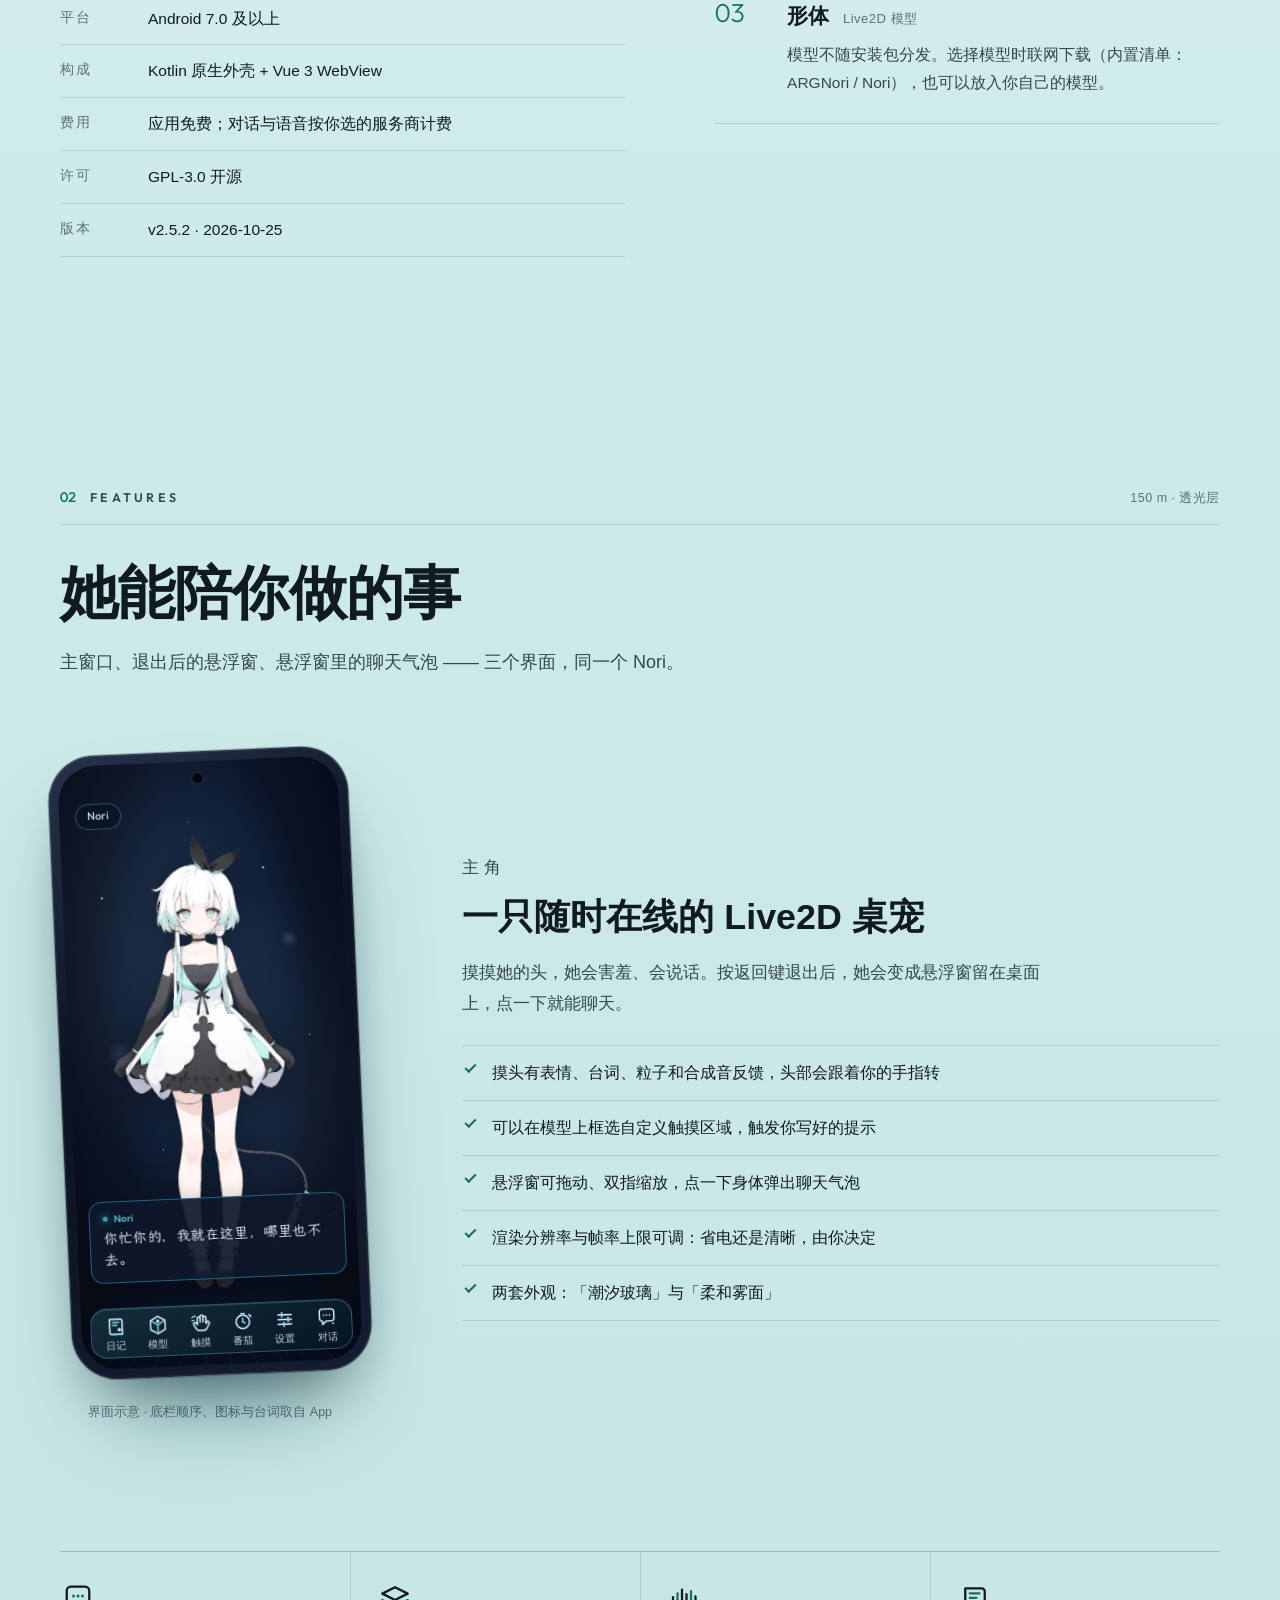
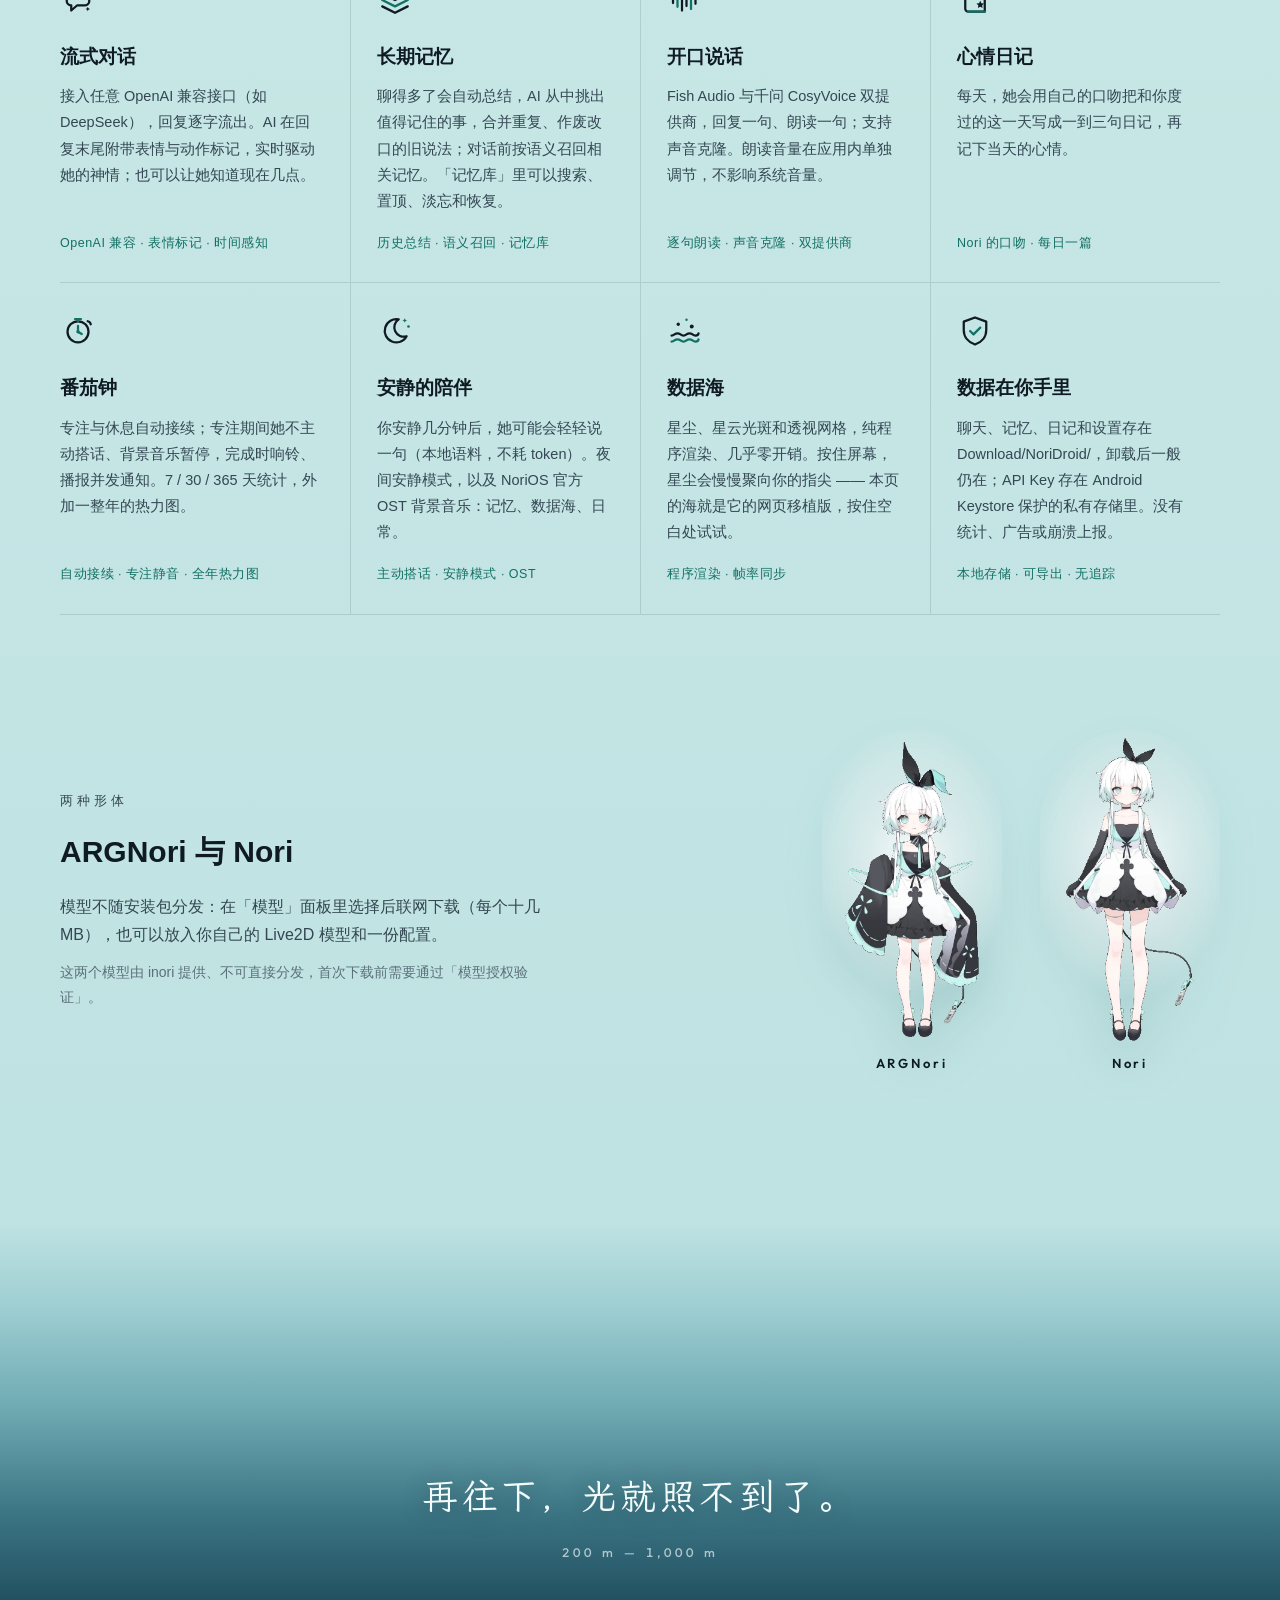
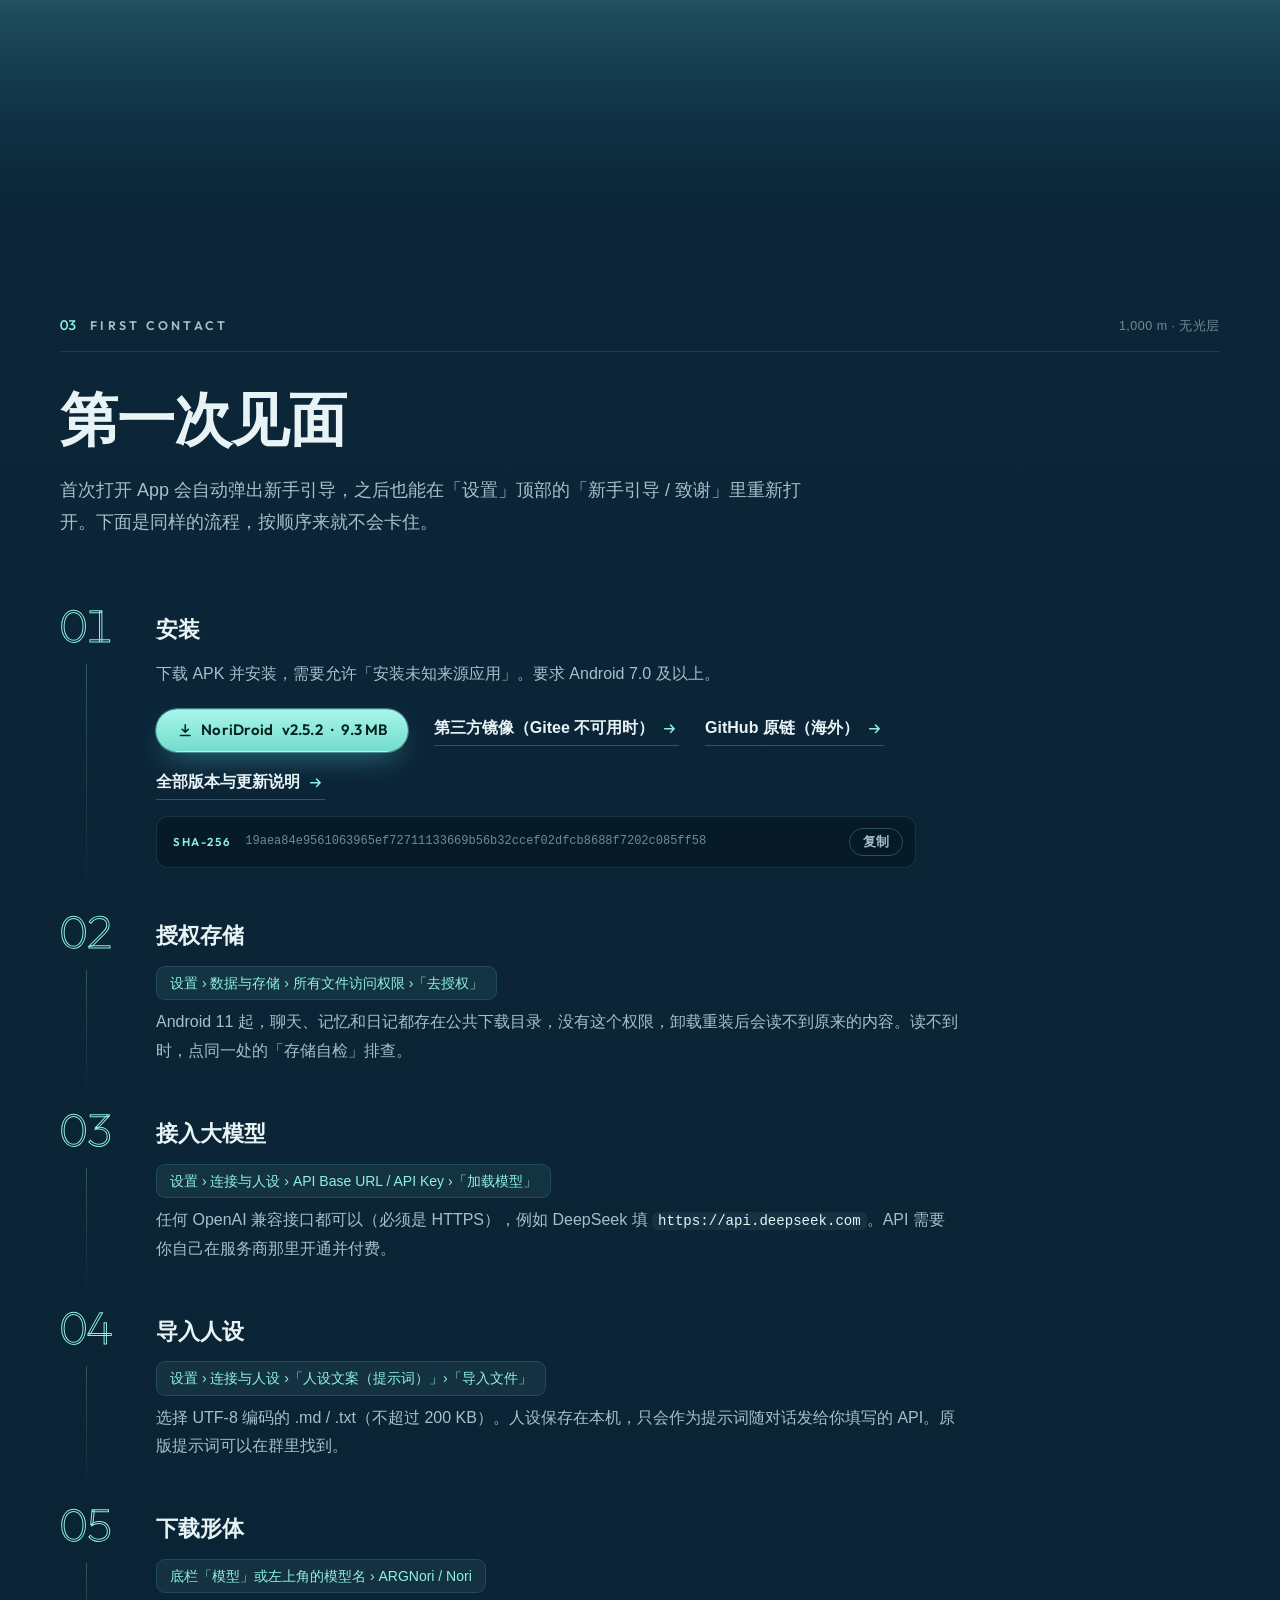
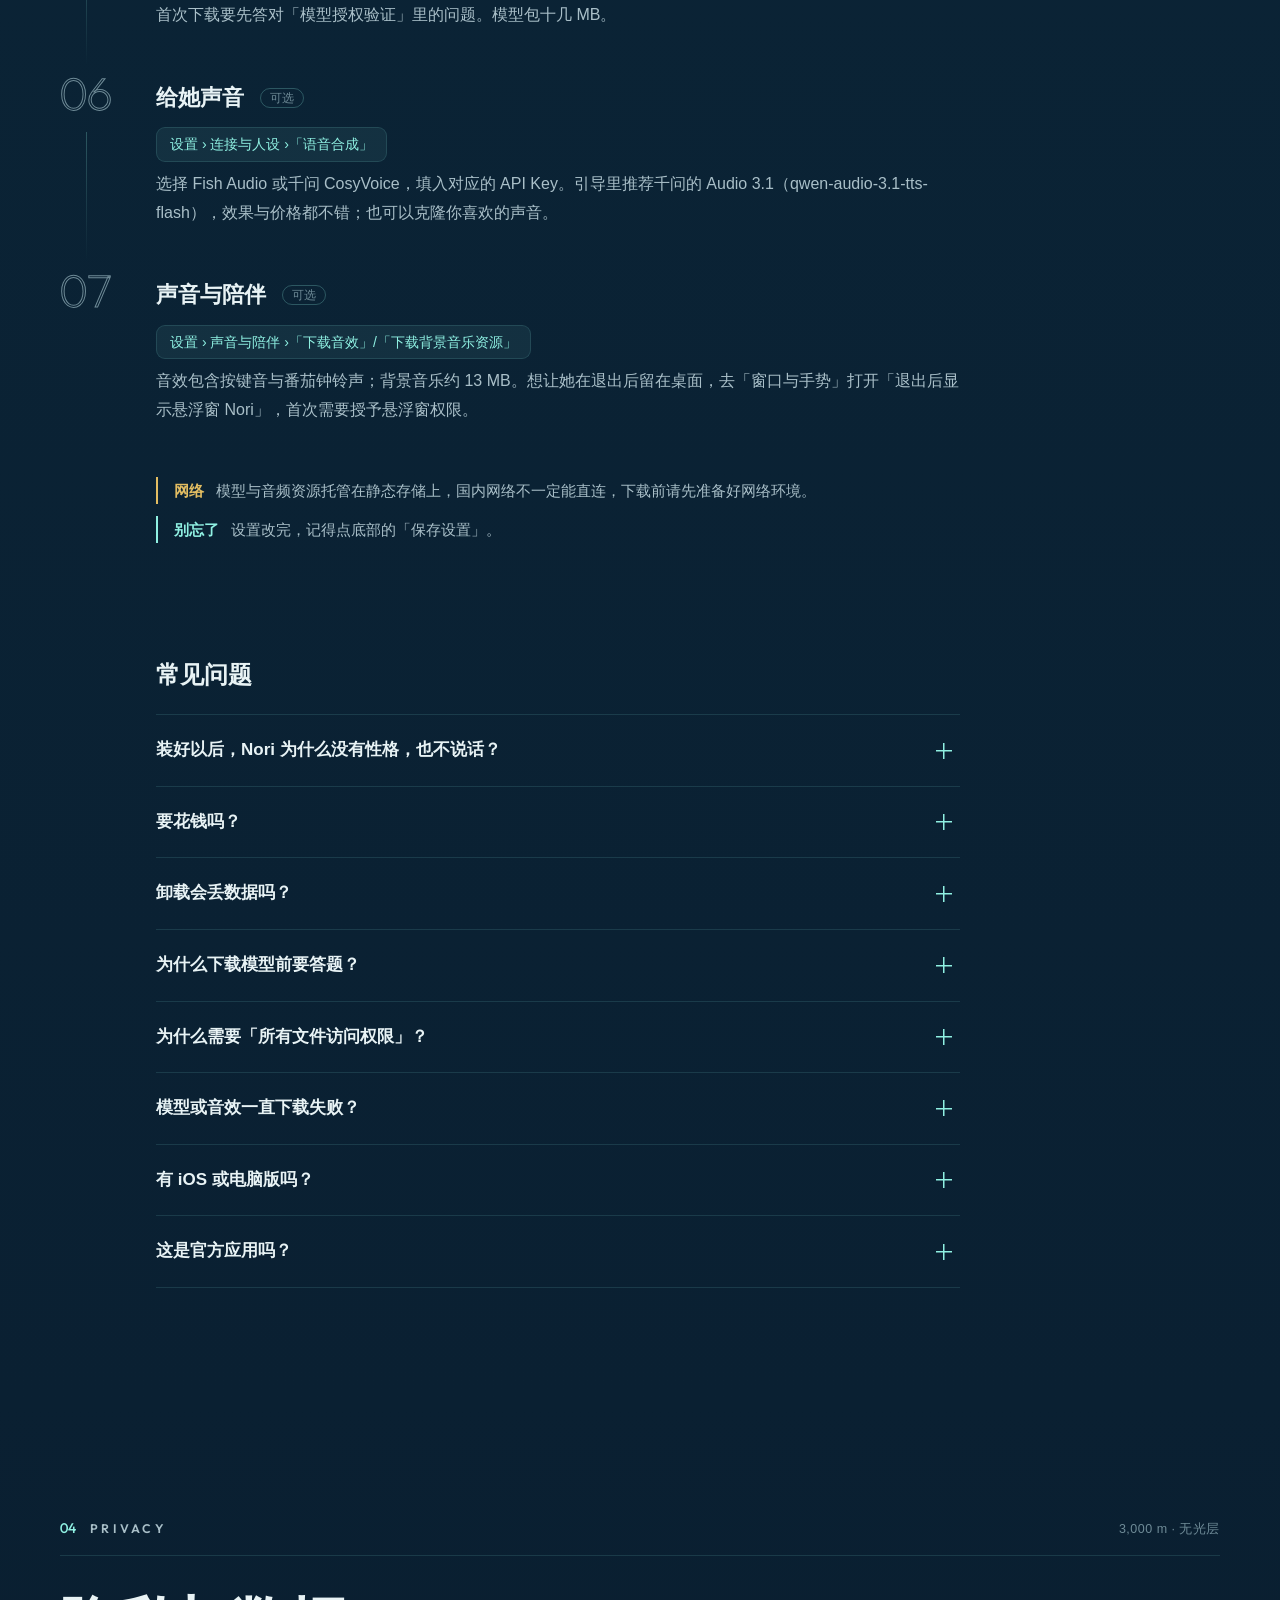
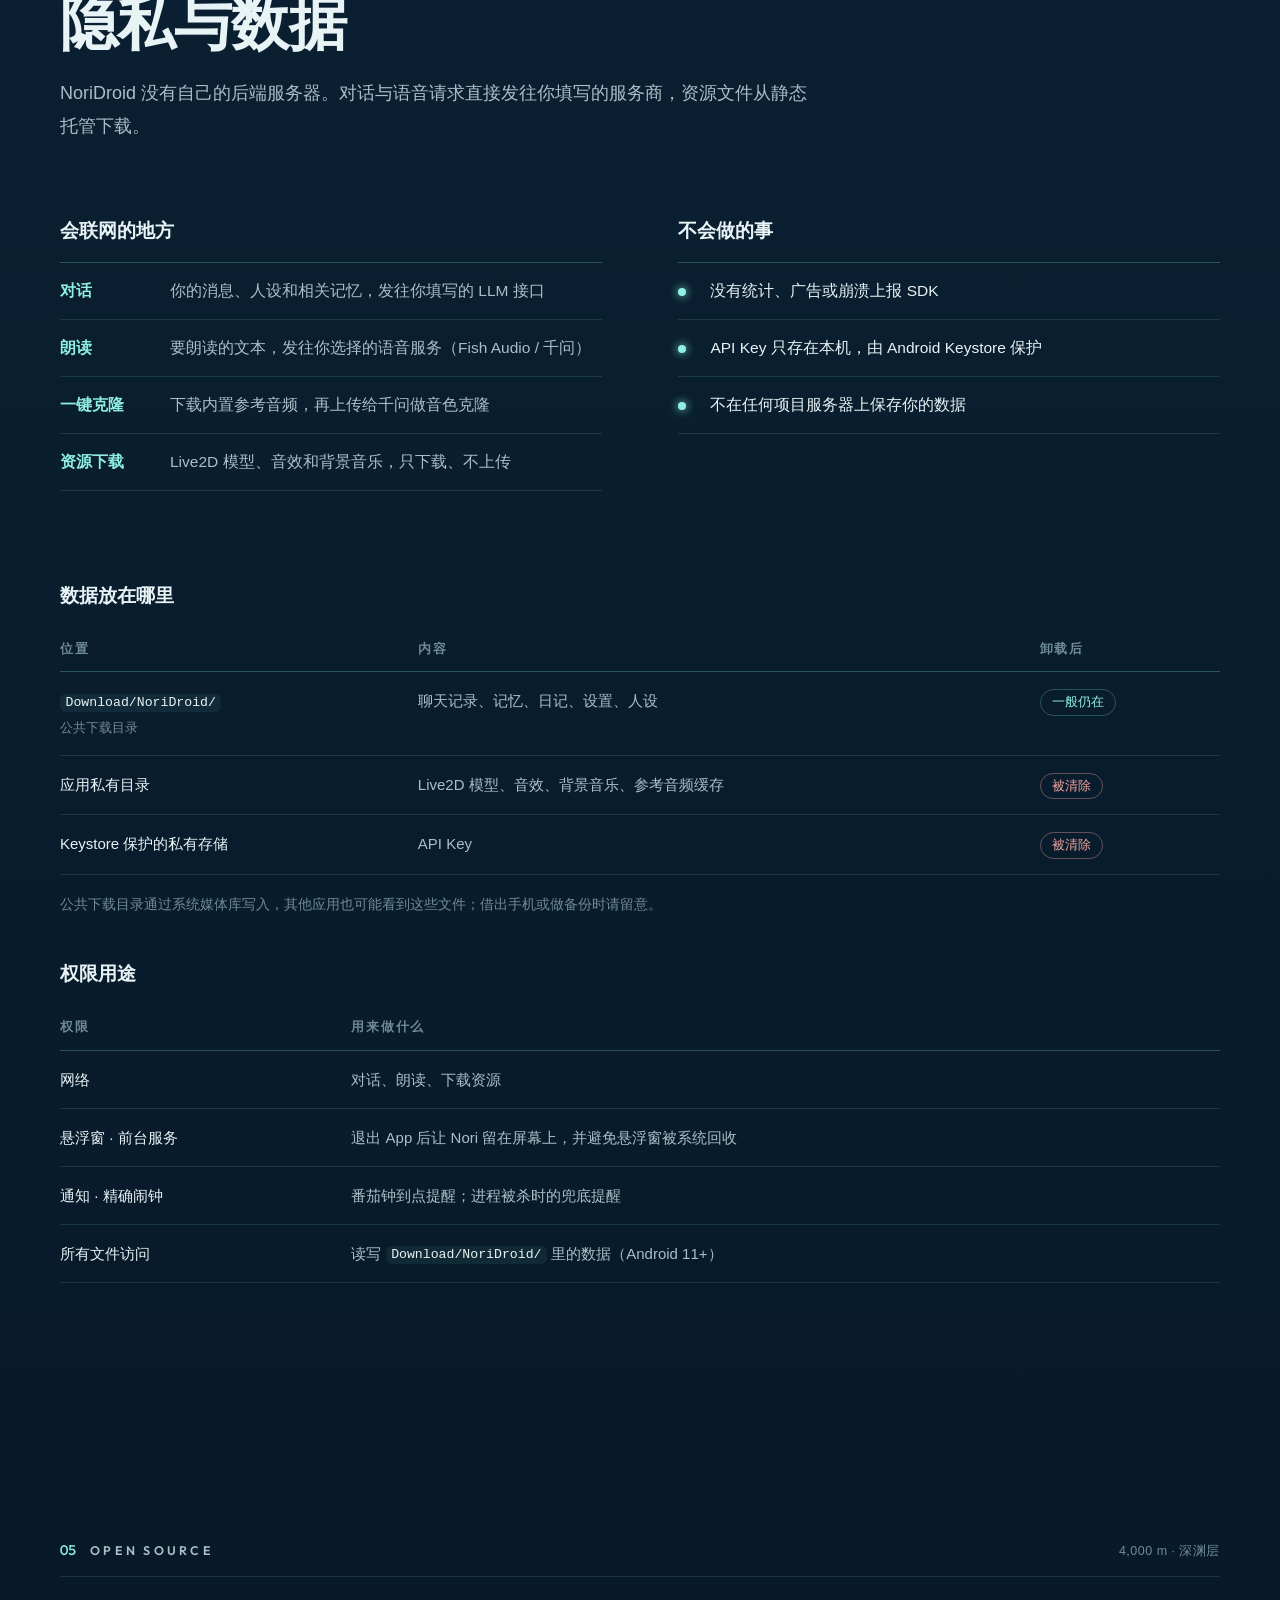
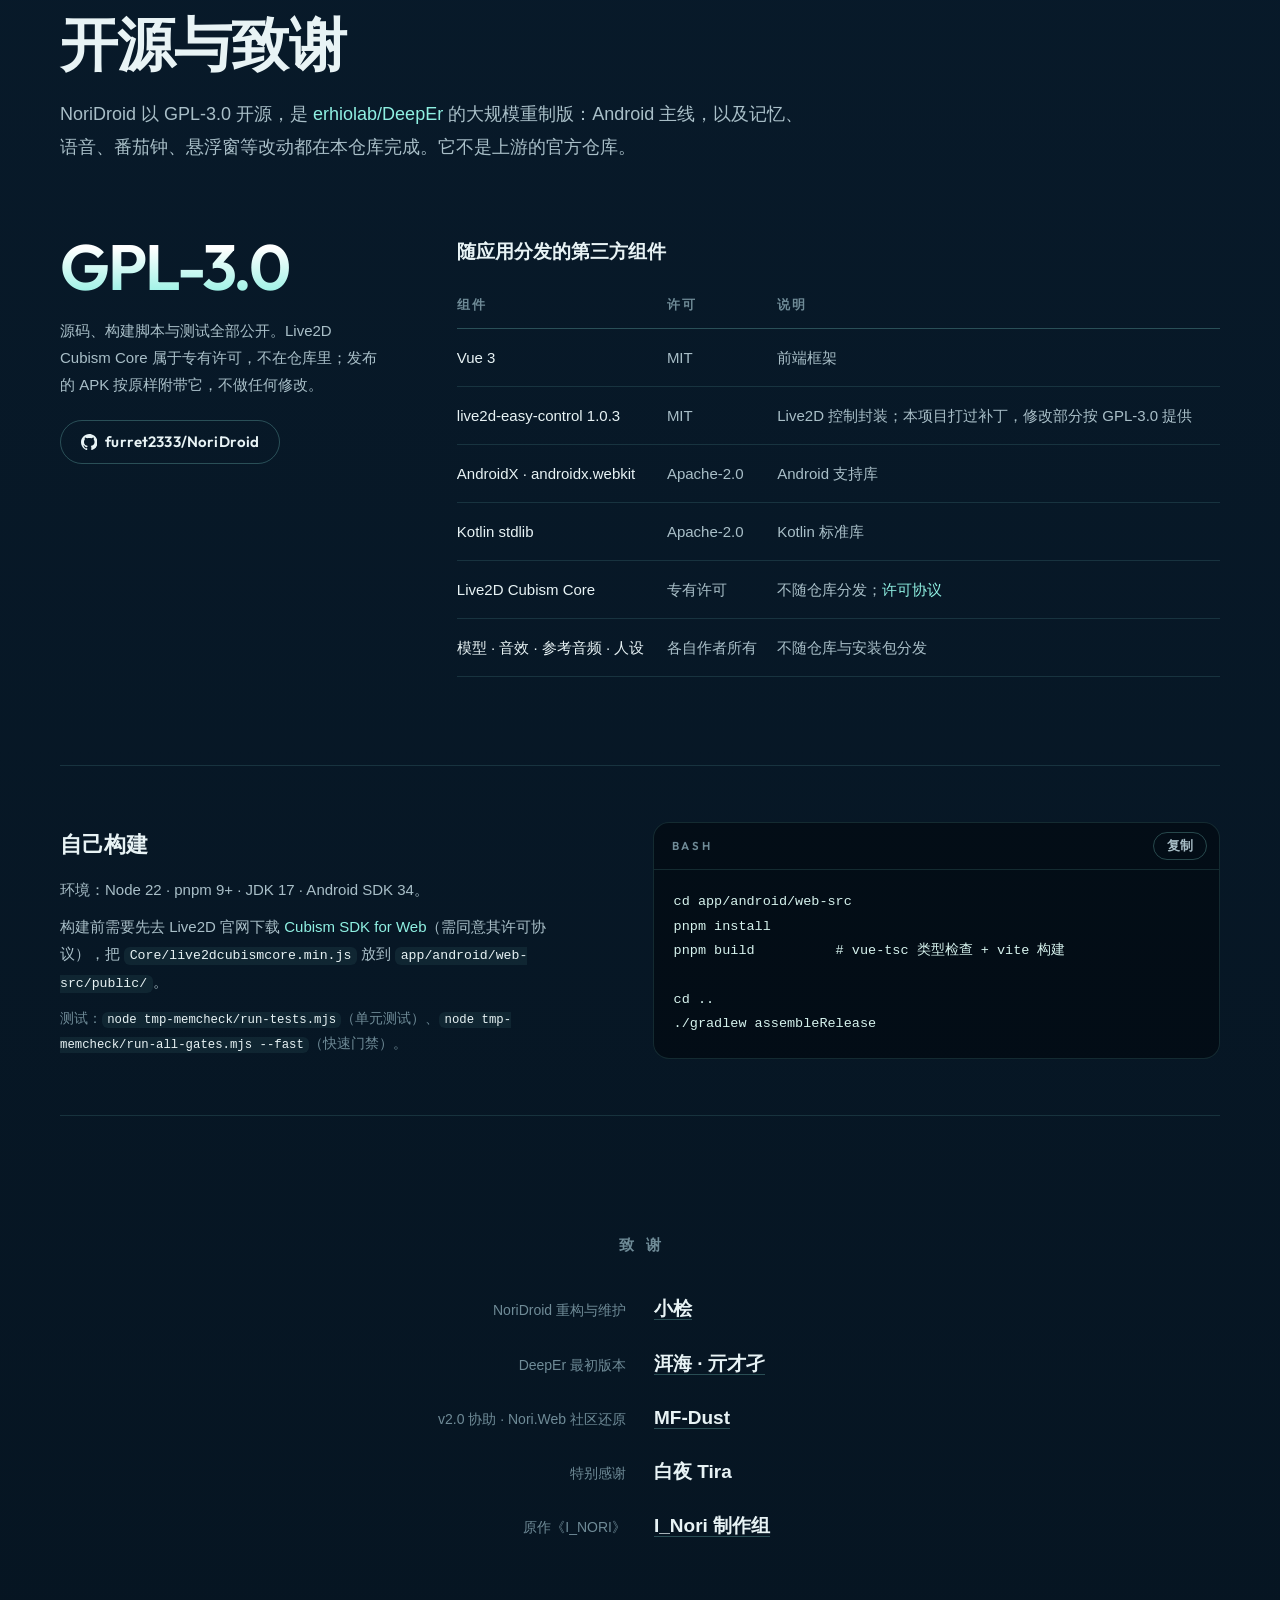
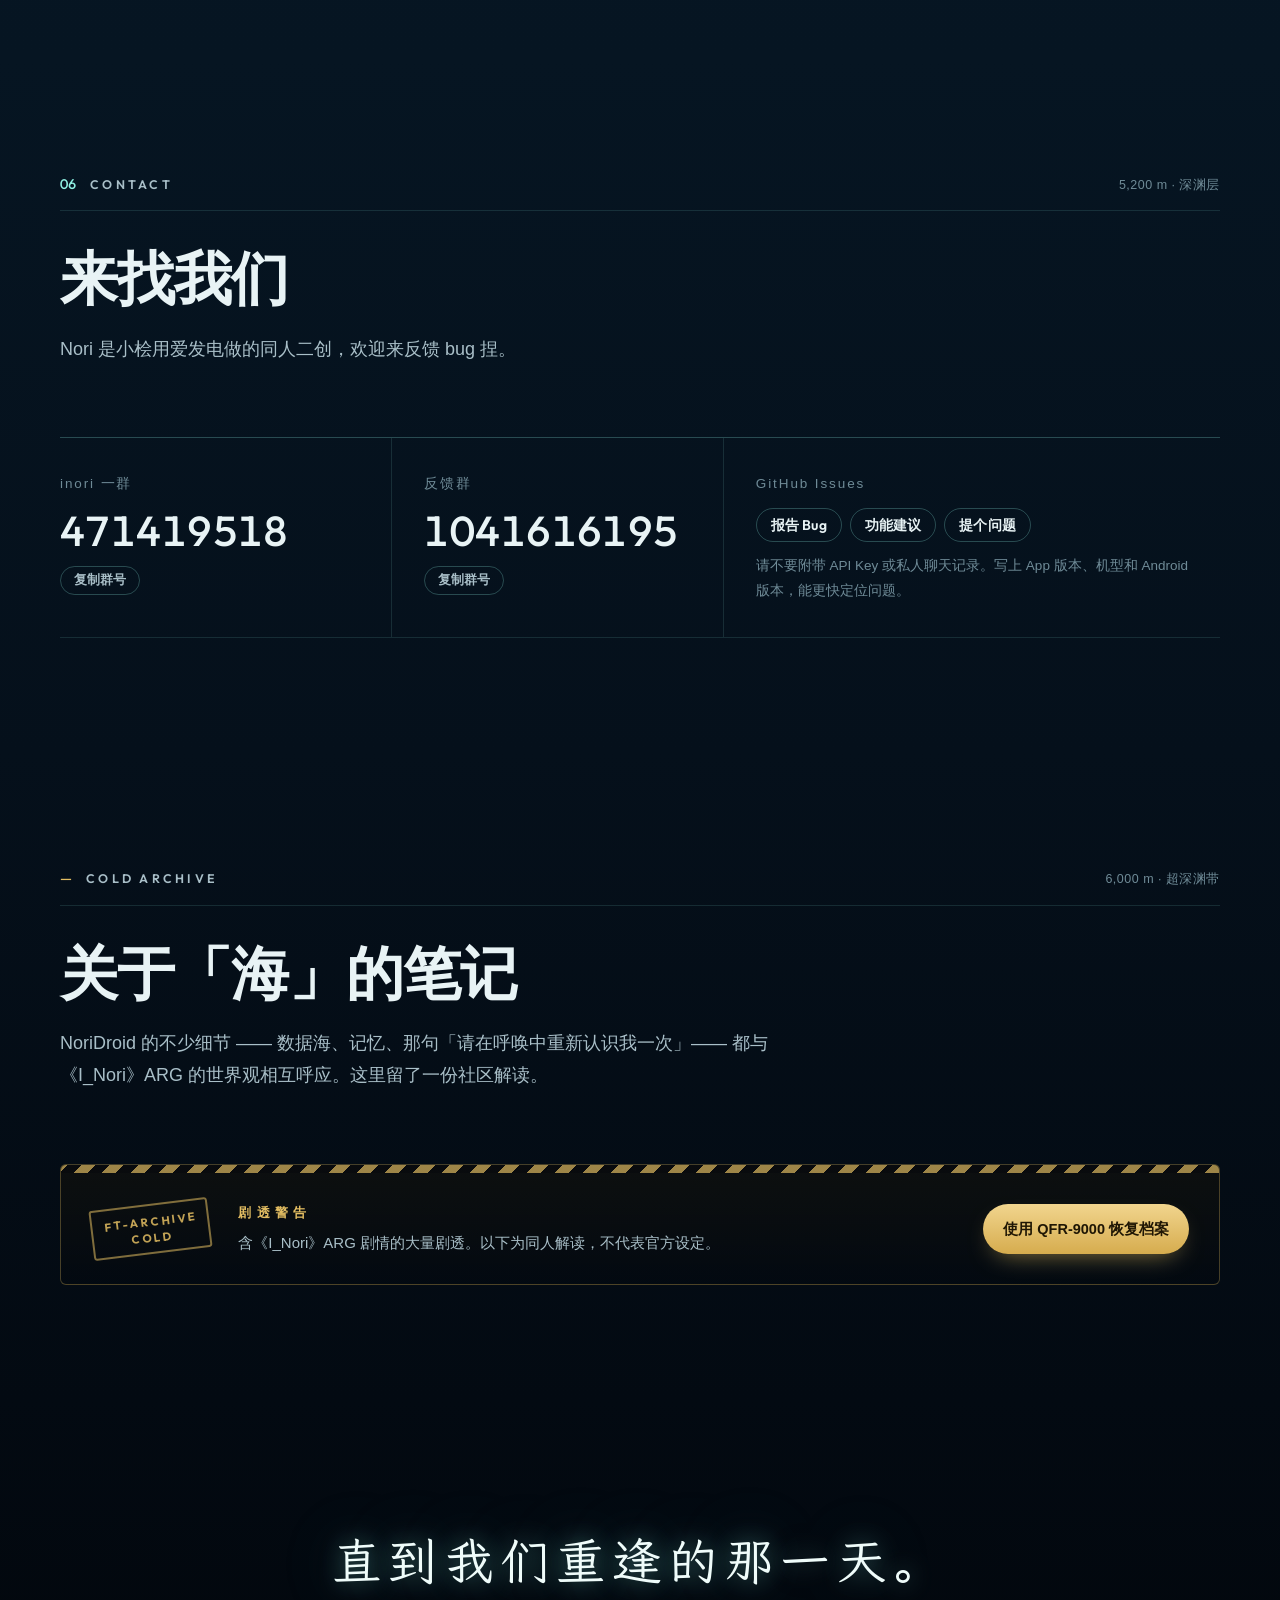
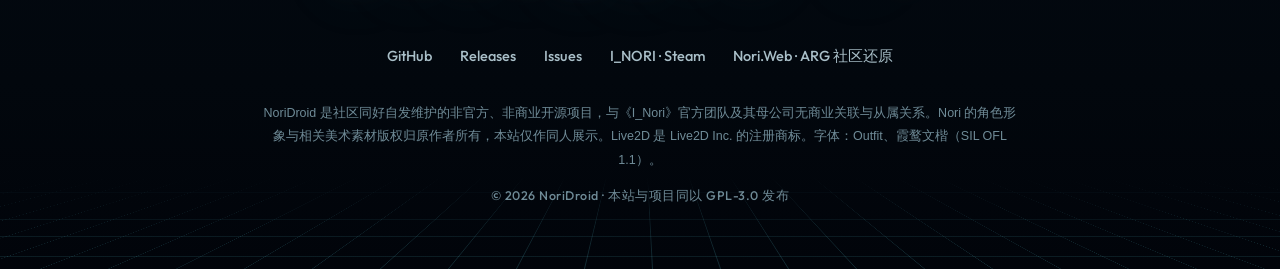
==== commit b37969fd: "release: 官网更新到 v2.5.2（9.3 MB / 新 SHA / Gitee raw 链接）" ====
--- a/index.html
+++ b/index.html
@@ -70,7 +70,7 @@
 				<a href="#lore" class="nav-archive">冷归档</a>
 			</nav>
 			<div class="nav-actions">
-				<a class="btn btn-solid btn-sm" data-release="apk-link" href="https://gitee.com/HuiQwQ/nori-droid/raw/master/dl/NoriDroid-2.5.1-release.apk">
+				<a class="btn btn-solid btn-sm" data-release="apk-link" href="https://gitee.com/HuiQwQ/nori-droid/raw/master/dl/NoriDroid-2.5.2-release.apk">
 					<svg class="i" aria-hidden="true"><use href="#i-download"/></svg>下载
 				</a>
 				<button class="nav-toggle" type="button" aria-expanded="false" aria-controls="nav-menu" aria-label="打开菜单">
@@ -98,14 +98,14 @@
 					<p class="hero-voice voice">若记忆终将散落，<br>请在呼唤中重新认识我一次。</p>
 					<p class="hero-desc">Live2D 桌宠、流式对话与长期记忆、语音朗读、心情日记和番茄钟，都装进一台 Android 手机里。开源免费，API 由你自己接入。</p>
 					<div class="hero-actions">
-						<a class="btn btn-solid btn-lg" data-release="apk-link" href="https://gitee.com/HuiQwQ/nori-droid/raw/master/dl/NoriDroid-2.5.1-release.apk">
+						<a class="btn btn-solid btn-lg" data-release="apk-link" href="https://gitee.com/HuiQwQ/nori-droid/raw/master/dl/NoriDroid-2.5.2-release.apk">
 							<svg class="i" aria-hidden="true"><use href="#i-download"/></svg>下载 APK
 						</a>
 						<a class="link-arrow" href="#setup">第一次用？先看上手指南<svg class="i" aria-hidden="true"><use href="#i-arrow"/></svg></a>
 					</div>
-						<p class="hero-alt">已走国内 Gitee 加速。若不可用，可换 <a data-release="apk-mirror" href="https://gh-proxy.com/https://github.com/furret2333/NoriDroid/releases/download/2.5.1/NoriDroid-2.5.1-release.apk">第三方镜像</a> 或 <a data-release="apk-origin" href="https://github.com/furret2333/NoriDroid/releases/download/2.5.1/NoriDroid-2.5.1-release.apk">GitHub 原链</a>。</p>
+						<p class="hero-alt">已走国内 Gitee 加速。若不可用，可换 <a data-release="apk-mirror" href="https://gh-proxy.com/https://github.com/furret2333/NoriDroid/releases/download/2.5.2/NoriDroid-2.5.2-release.apk">第三方镜像</a> 或 <a data-release="apk-origin" href="https://github.com/furret2333/NoriDroid/releases/download/2.5.2/NoriDroid-2.5.2-release.apk">GitHub 原链</a>。</p>
 					<p class="hero-meta">
-						<span data-release="version">v2.5.1</span><span data-release="size">9.3 MB</span><span>Android 7.0+</span><span><span data-release="date">2026-10-25</span> 发布</span><a href="https://github.com/furret2333/NoriDroid"><svg class="i" aria-hidden="true"><use href="#i-github"/></svg>源码</a>
+						<span data-release="version">v2.5.2</span><span data-release="size">9.3 MB</span><span>Android 7.0+</span><span><span data-release="date">2026-10-25</span> 发布</span><a href="https://github.com/furret2333/NoriDroid"><svg class="i" aria-hidden="true"><use href="#i-github"/></svg>源码</a>
 					</p>
 					<p class="hero-flags">非官方 · 非商业 · 不提供任何收费服务</p>
 					<p class="inapp-tip" id="inapp-tip" hidden>你正在 QQ / 微信里打开本页，APK 下载可能会被拦截 —— 请点右上角「…」，选择「在浏览器打开」。</p>
@@ -144,7 +144,7 @@
 							<div><dt>构成</dt><dd>Kotlin 原生外壳 + Vue 3 WebView</dd></div>
 							<div><dt>费用</dt><dd>应用免费；对话与语音按你选的服务商计费</dd></div>
 							<div><dt>许可</dt><dd>GPL-3.0 开源</dd></div>
-							<div><dt>版本</dt><dd><span data-release="version">v2.5.1</span> · <span data-release="date">2026-10-25</span></dd></div>
+							<div><dt>版本</dt><dd><span data-release="version">v2.5.2</span> · <span data-release="date">2026-10-25</span></dd></div>
 						</dl>
 					</div>
 					<div class="pieces" data-reveal>
@@ -306,15 +306,15 @@
 						<h3>安装</h3>
 						<p>下载 APK 并安装，需要允许「安装未知来源应用」。要求 Android 7.0 及以上。</p>
 						<div class="download">
-							<a class="btn btn-glow" data-release="apk-link" href="https://gitee.com/HuiQwQ/nori-droid/raw/master/dl/NoriDroid-2.5.1-release.apk">
-								<svg class="i" aria-hidden="true"><use href="#i-download"/></svg>NoriDroid <span data-release="version">v2.5.1</span> · <span data-release="size">9.3 MB</span>
+							<a class="btn btn-glow" data-release="apk-link" href="https://gitee.com/HuiQwQ/nori-droid/raw/master/dl/NoriDroid-2.5.2-release.apk">
+								<svg class="i" aria-hidden="true"><use href="#i-download"/></svg>NoriDroid <span data-release="version">v2.5.2</span> · <span data-release="size">9.3 MB</span>
 							</a>
-							<a class="link-arrow" data-release="apk-mirror" href="https://gh-proxy.com/https://github.com/furret2333/NoriDroid/releases/download/2.5.1/NoriDroid-2.5.1-release.apk">第三方镜像（Gitee 不可用时）<svg class="i" aria-hidden="true"><use href="#i-arrow"/></svg></a>
-							<a class="link-arrow" data-release="apk-origin" href="https://github.com/furret2333/NoriDroid/releases/download/2.5.1/NoriDroid-2.5.1-release.apk">GitHub 原链（海外）<svg class="i" aria-hidden="true"><use href="#i-arrow"/></svg></a>
+							<a class="link-arrow" data-release="apk-mirror" href="https://gh-proxy.com/https://github.com/furret2333/NoriDroid/releases/download/2.5.2/NoriDroid-2.5.2-release.apk">第三方镜像（Gitee 不可用时）<svg class="i" aria-hidden="true"><use href="#i-arrow"/></svg></a>
+							<a class="link-arrow" data-release="apk-origin" href="https://github.com/furret2333/NoriDroid/releases/download/2.5.2/NoriDroid-2.5.2-release.apk">GitHub 原链（海外）<svg class="i" aria-hidden="true"><use href="#i-arrow"/></svg></a>
 							<a class="link-arrow" data-release="page" href="https://github.com/furret2333/NoriDroid/releases">全部版本与更新说明<svg class="i" aria-hidden="true"><use href="#i-arrow"/></svg></a>
 							<div class="checksum" data-release="sha-row">
 								<span class="checksum-k">SHA-256</span>
-								<code id="apk-sha" data-release="sha256">6df1a573a7164ec1711a1965d2f75bab55693c89d9be66df8a8c01238fc6a8ff</code>
+								<code id="apk-sha" data-release="sha256">19aea84e9561063965ef72711133669b56b32ccef02dfcb8688f7202c085ff58</code>
 								<button class="copy" type="button" data-copy-from="#apk-sha" aria-label="复制 SHA-256 校验值">复制</button>
 							</div>
 						</div>
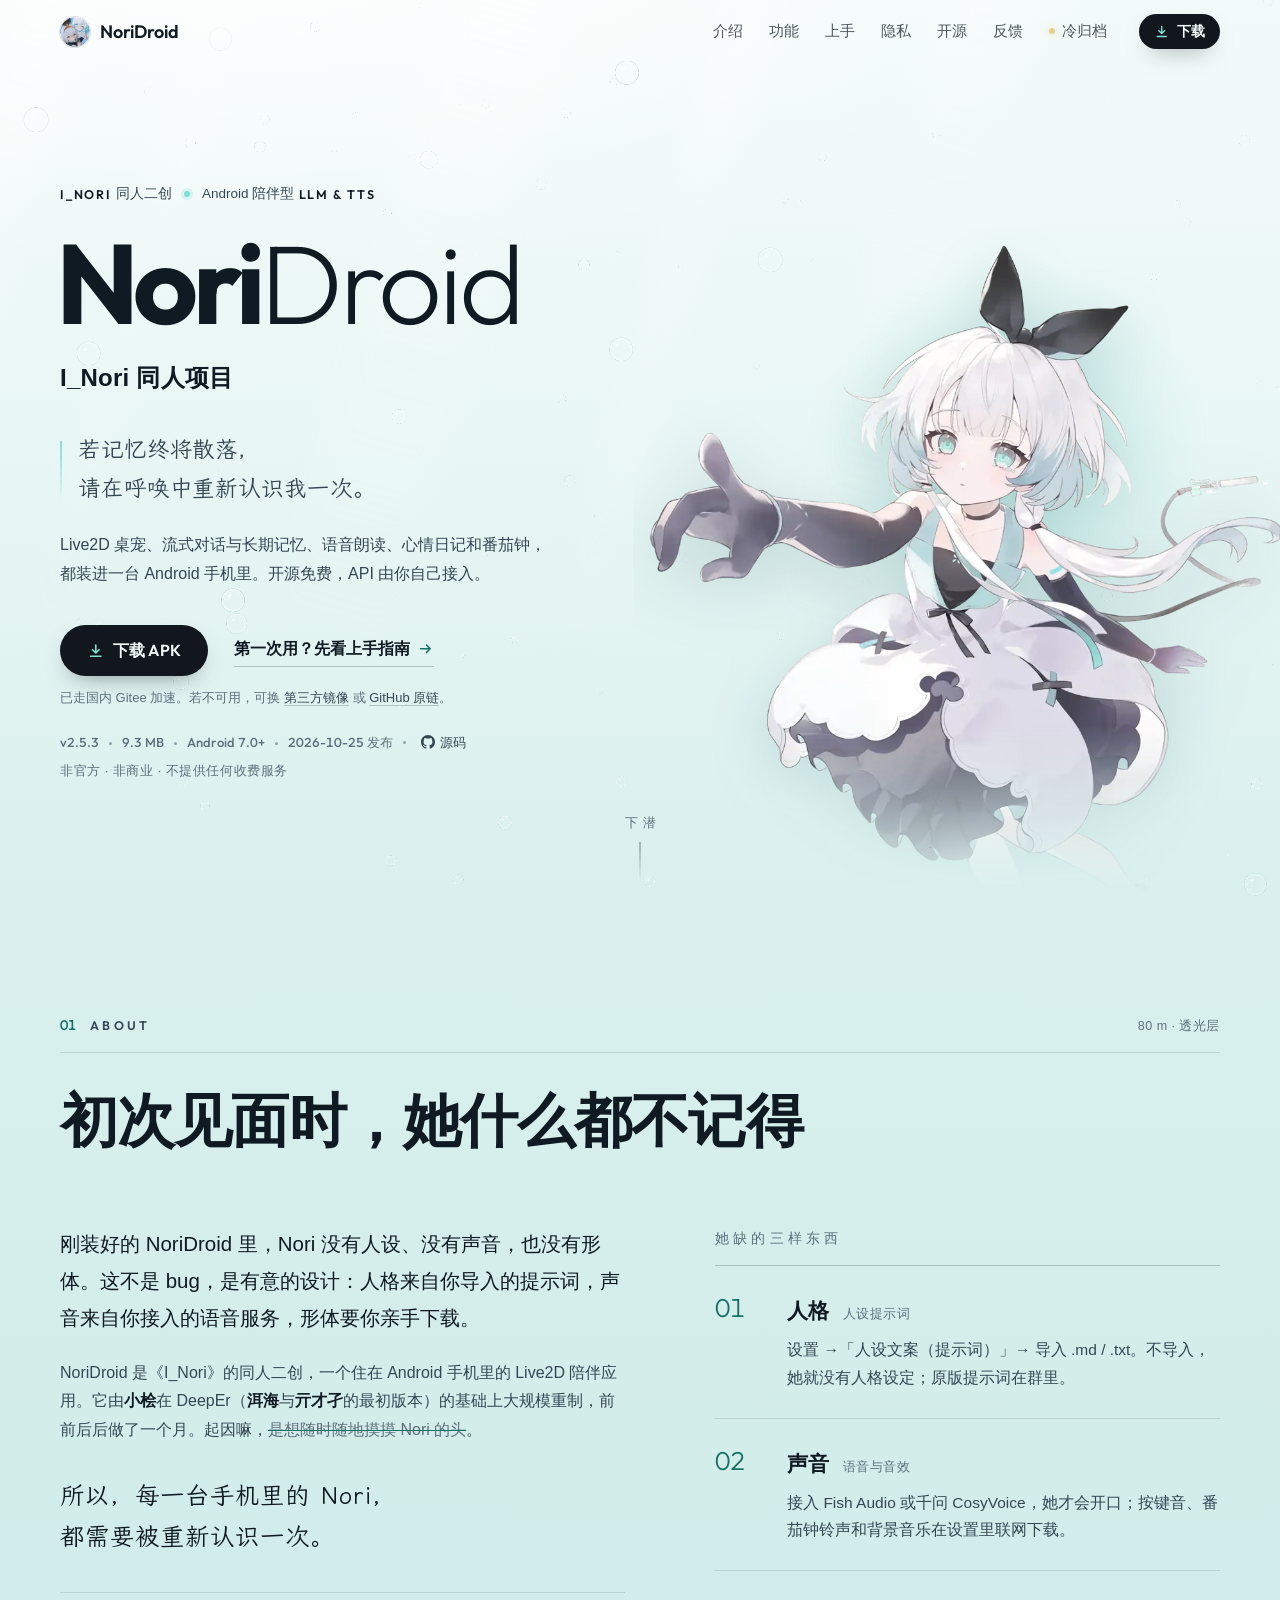
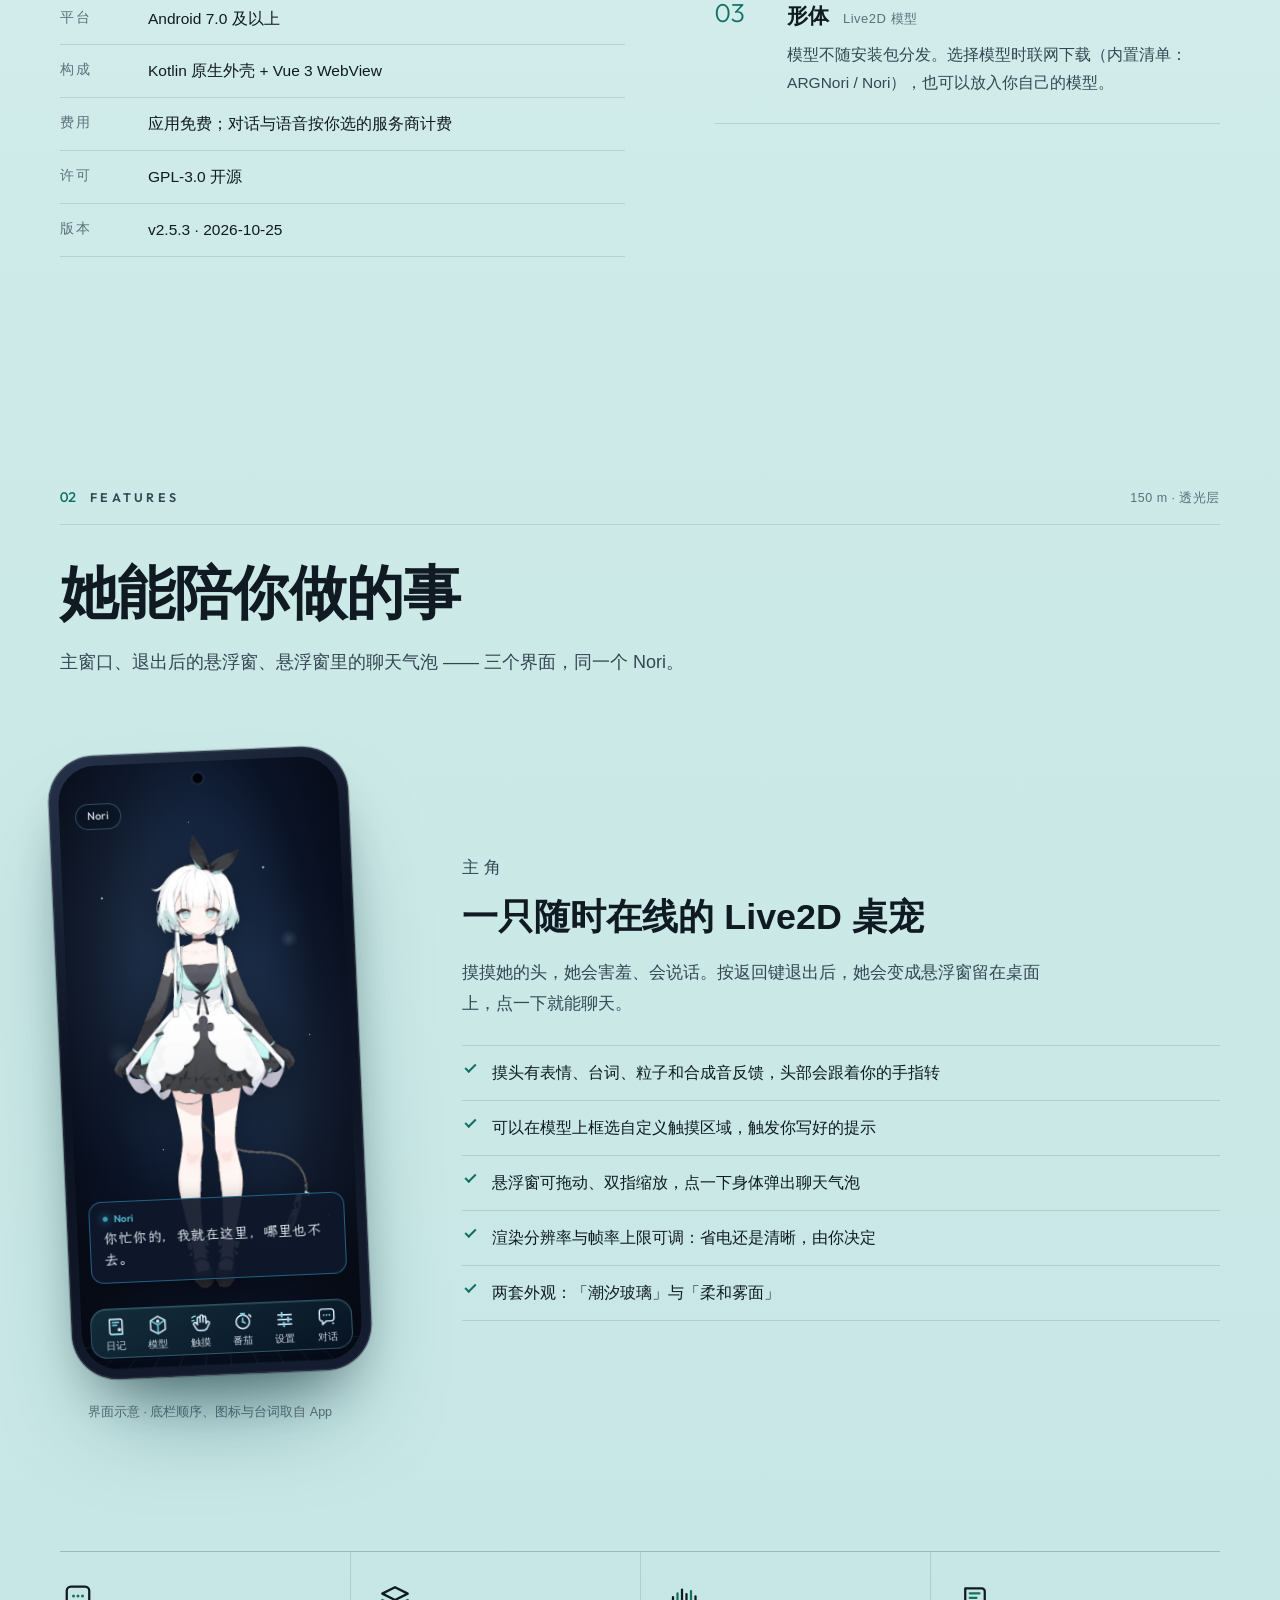
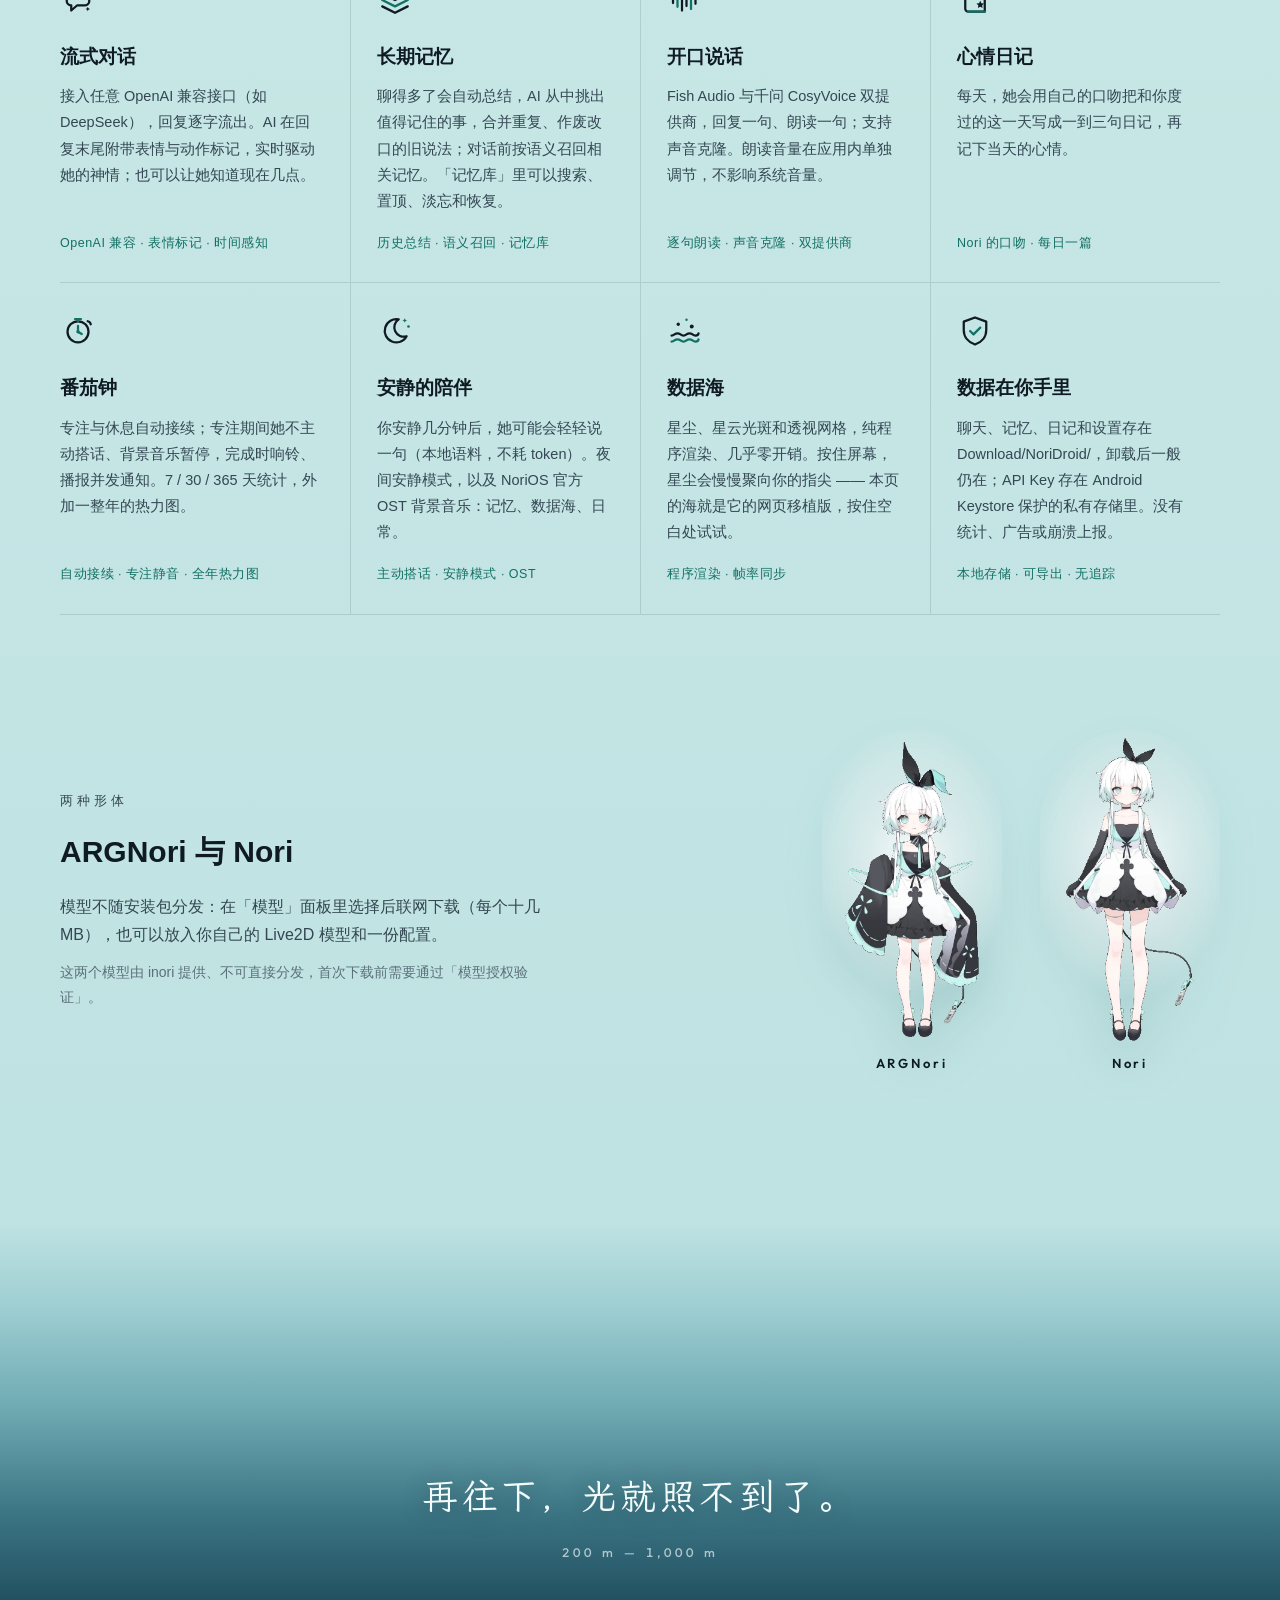
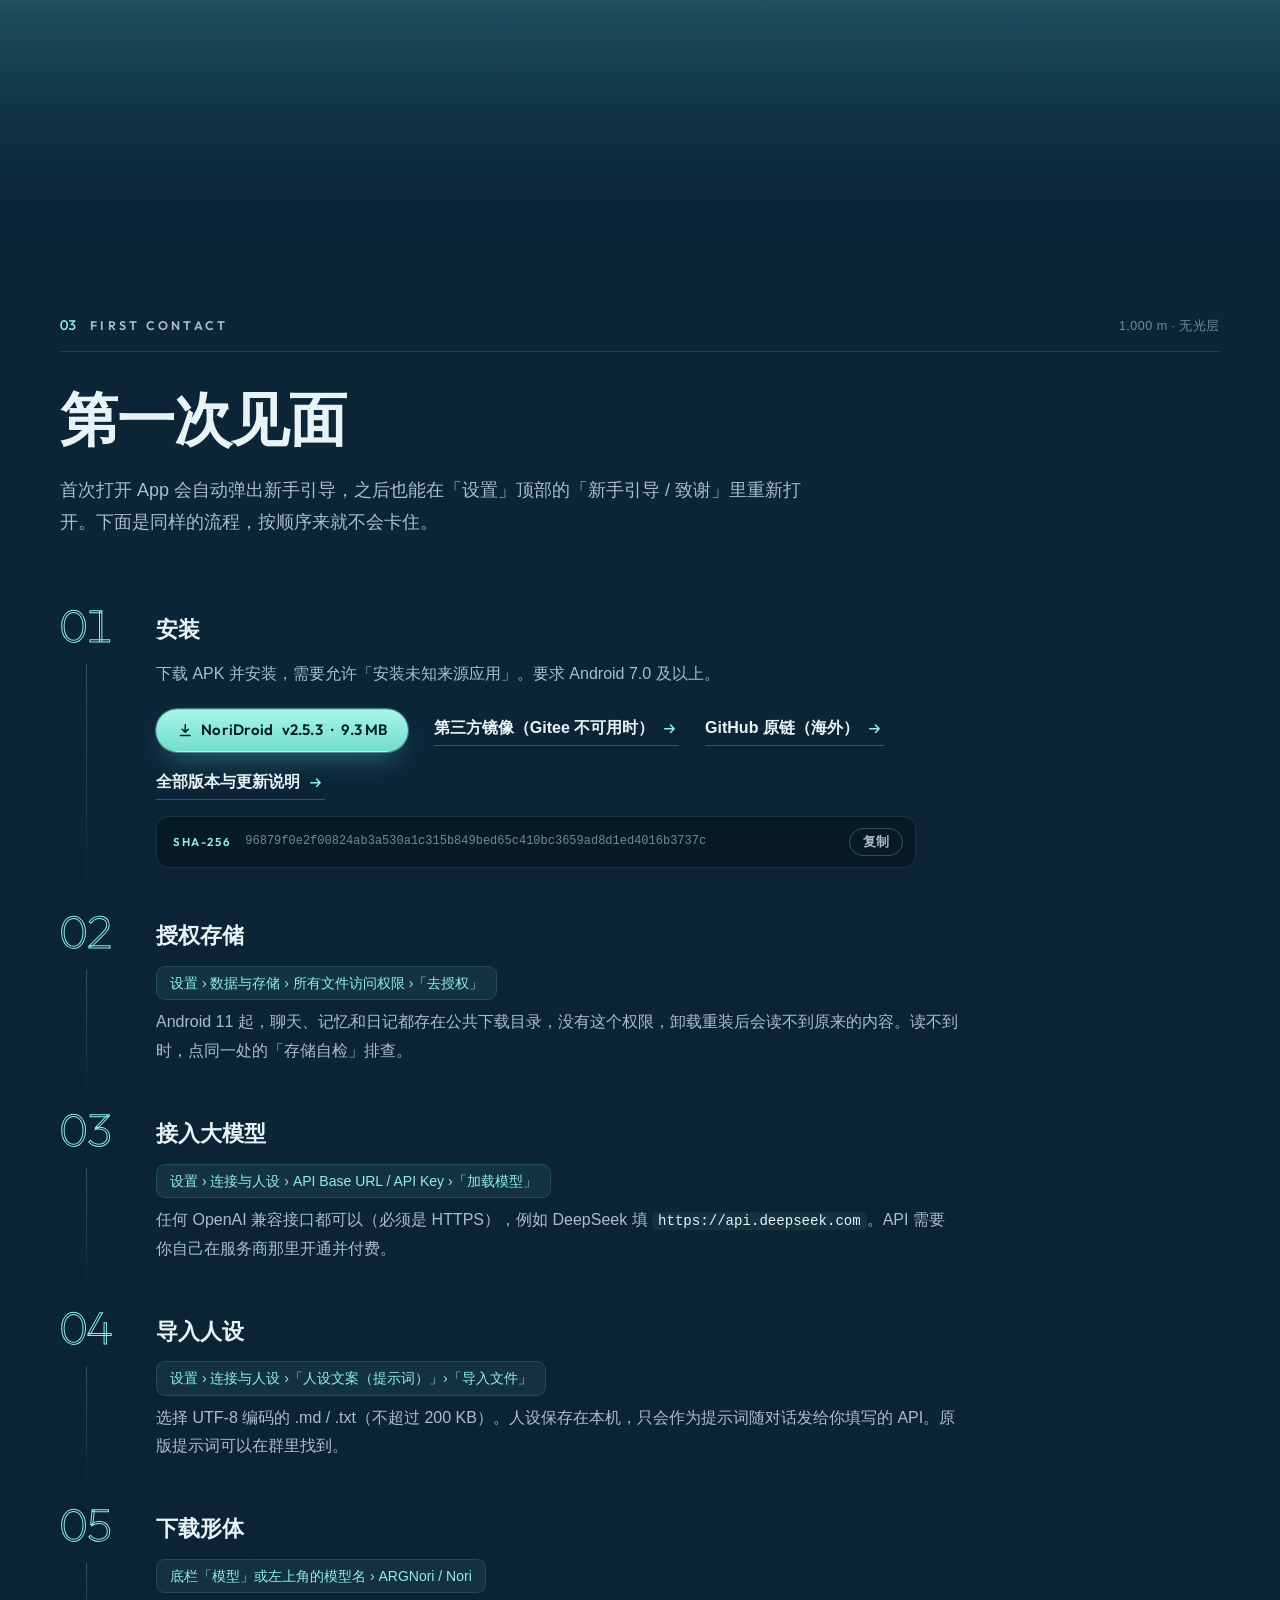
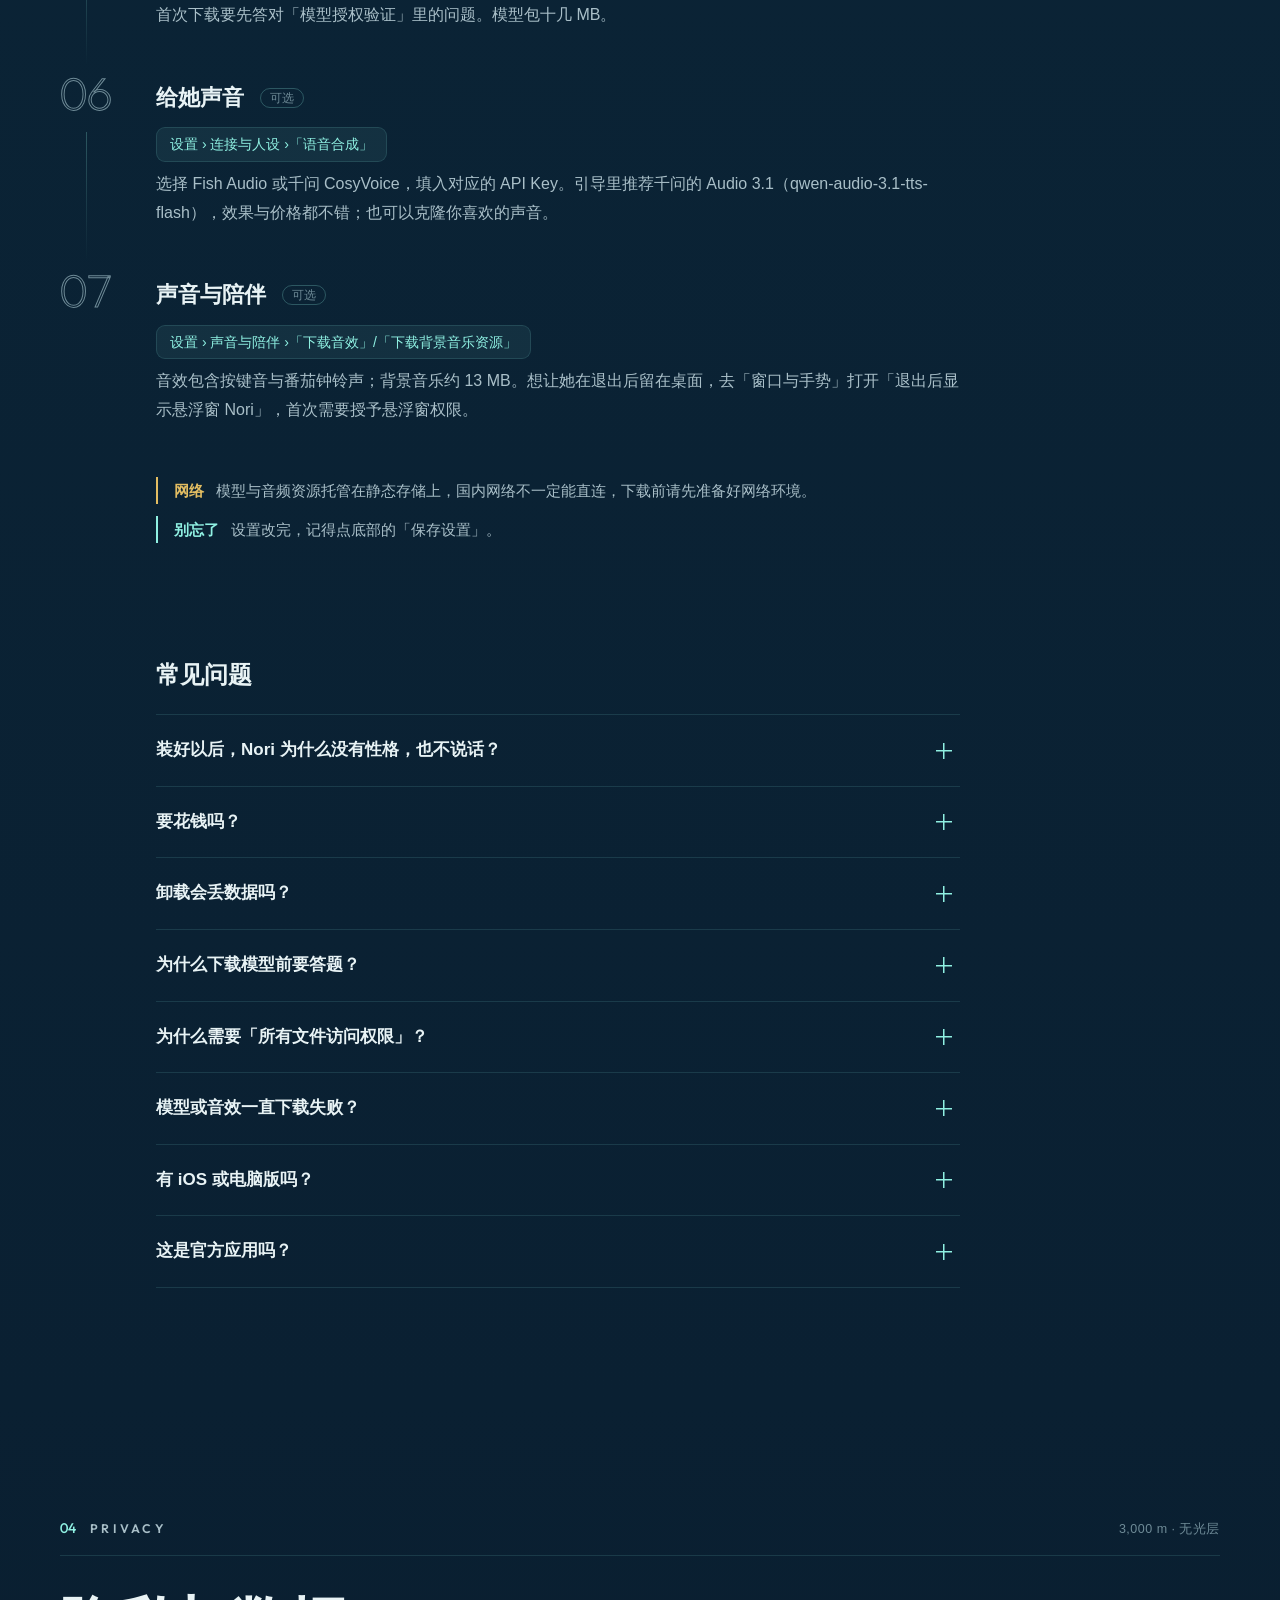
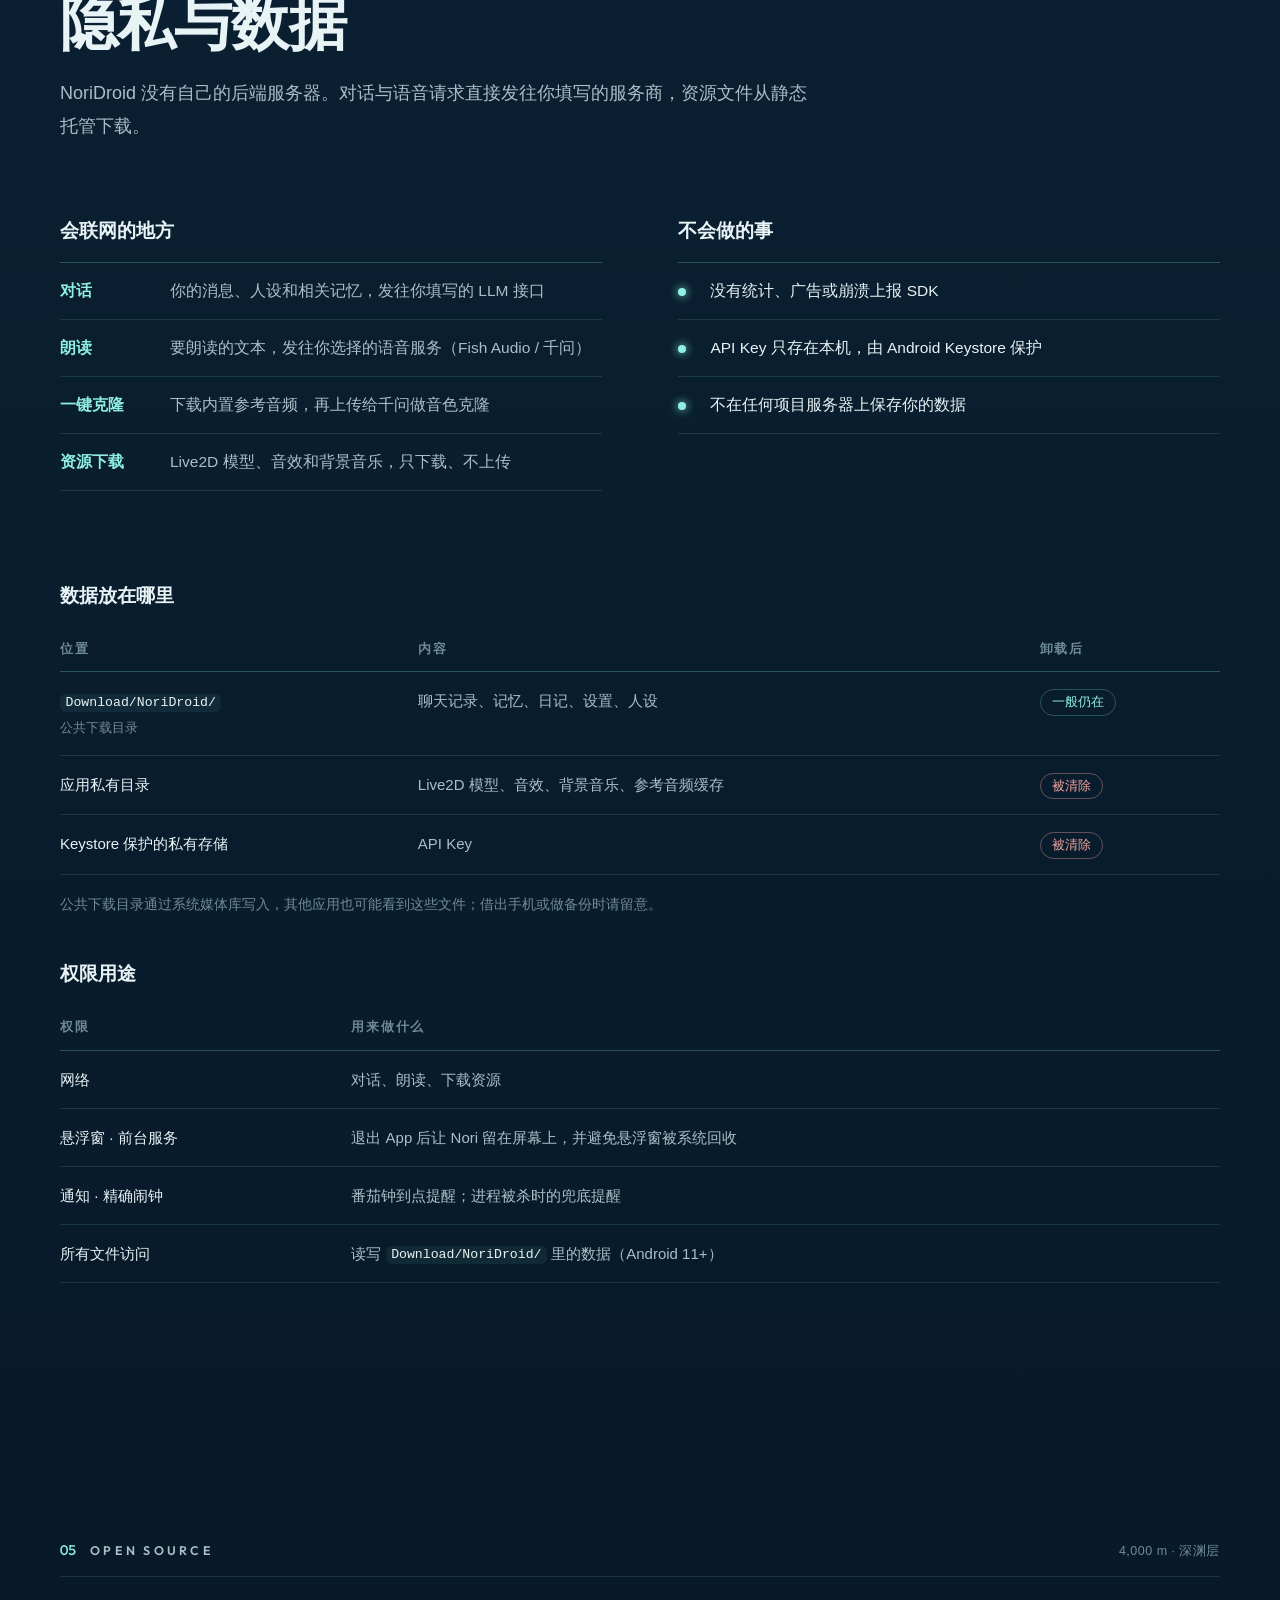
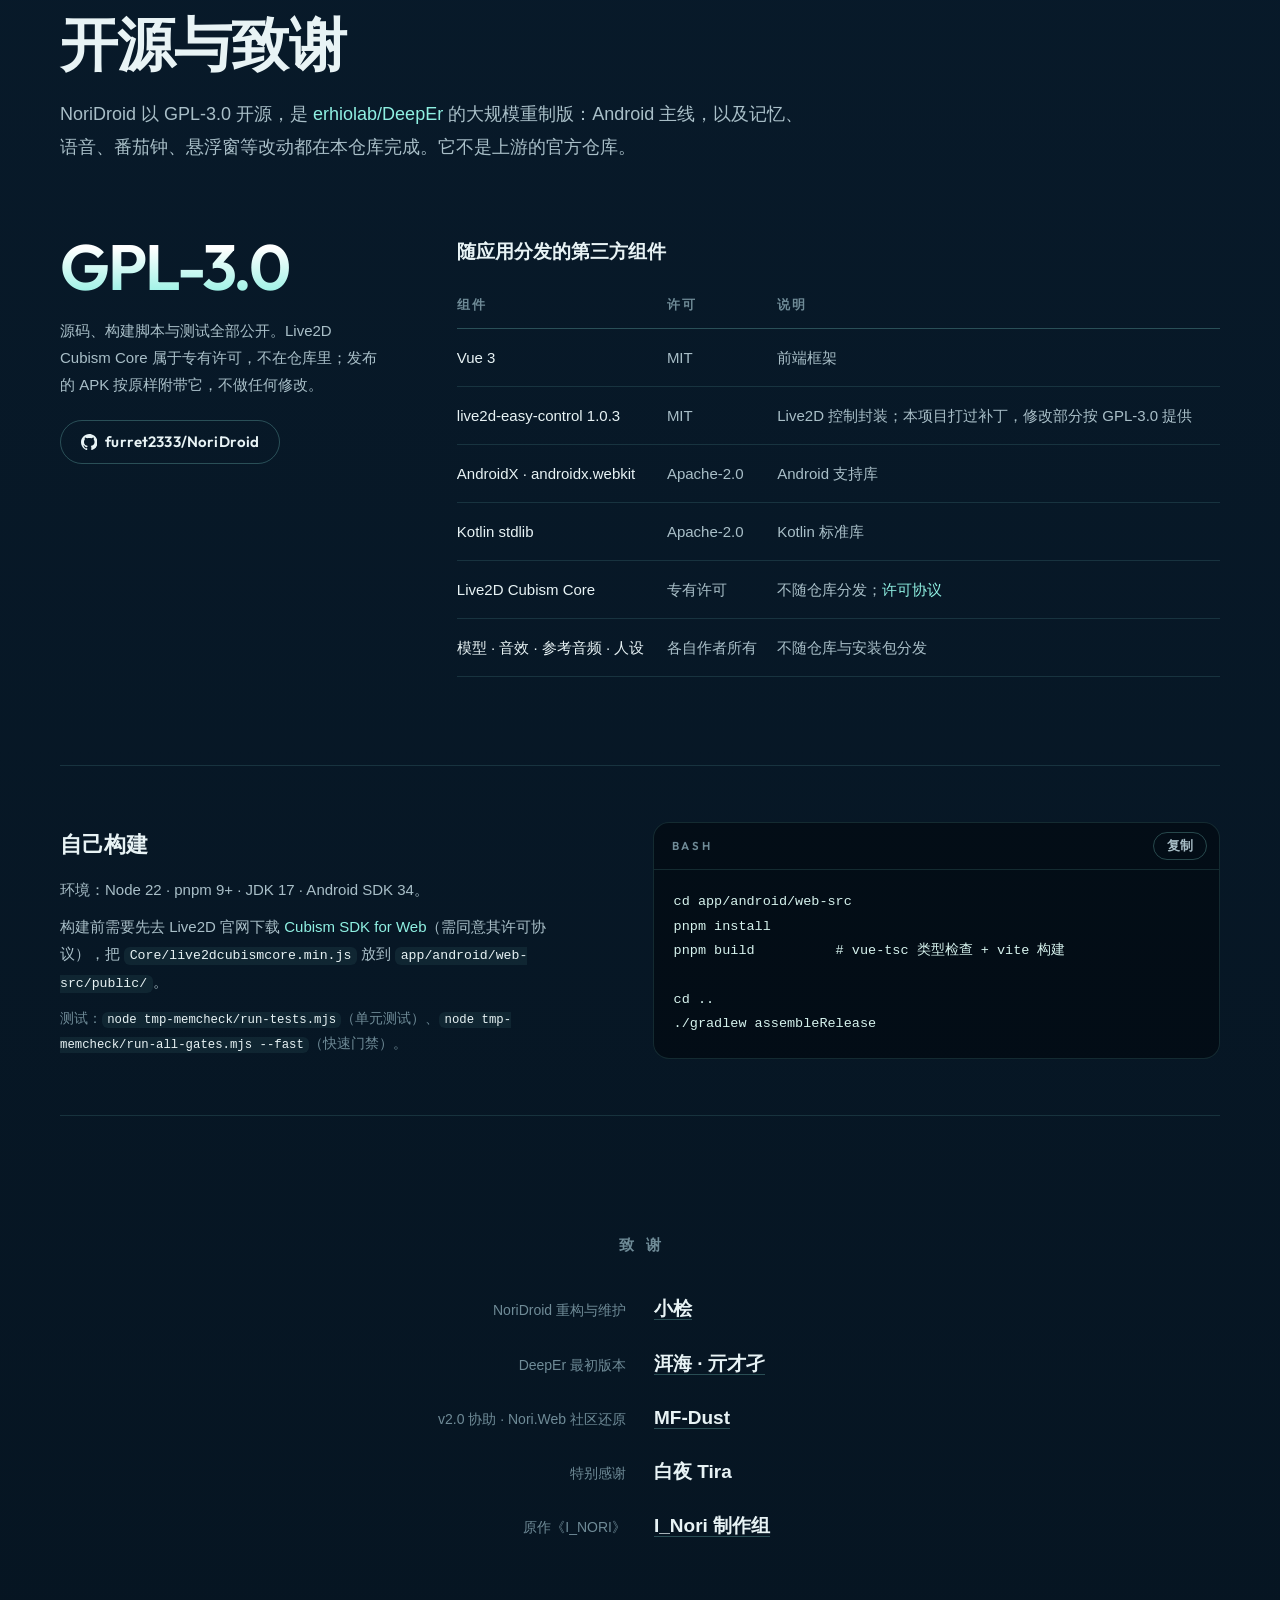
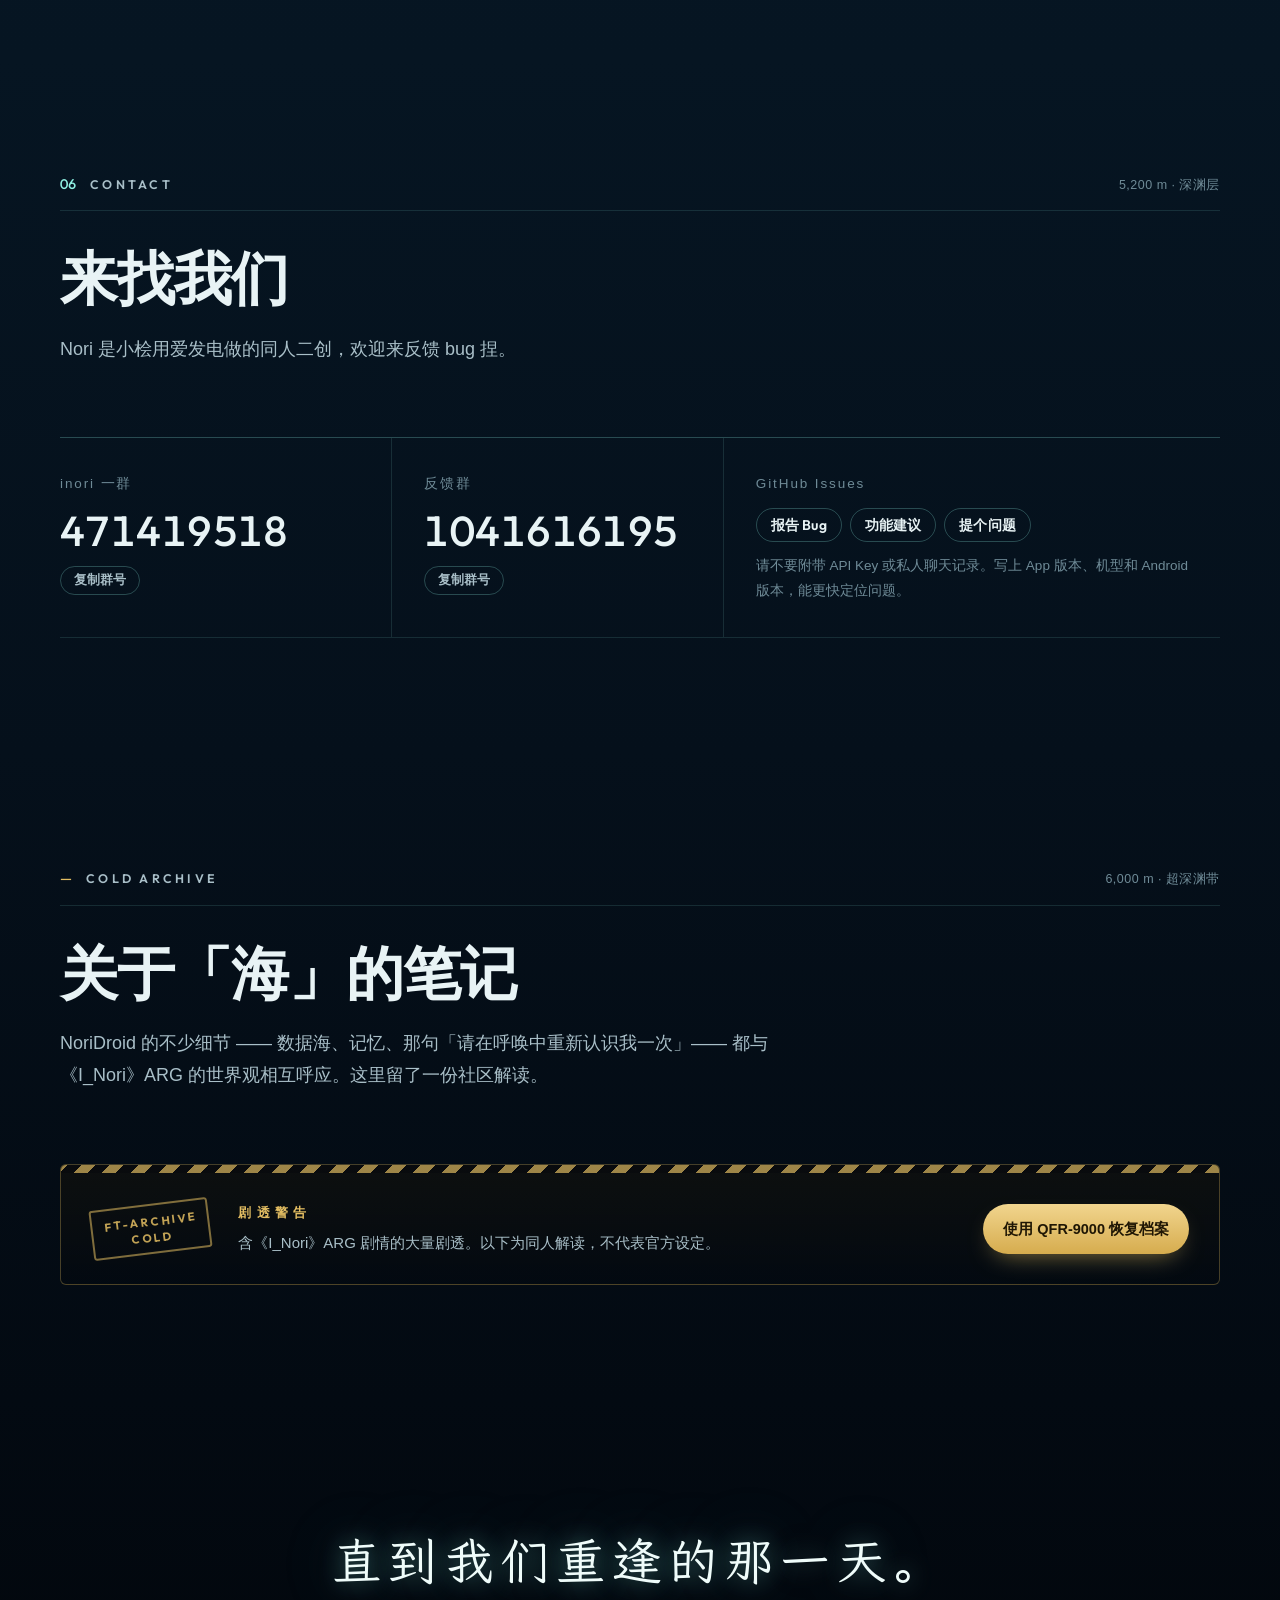
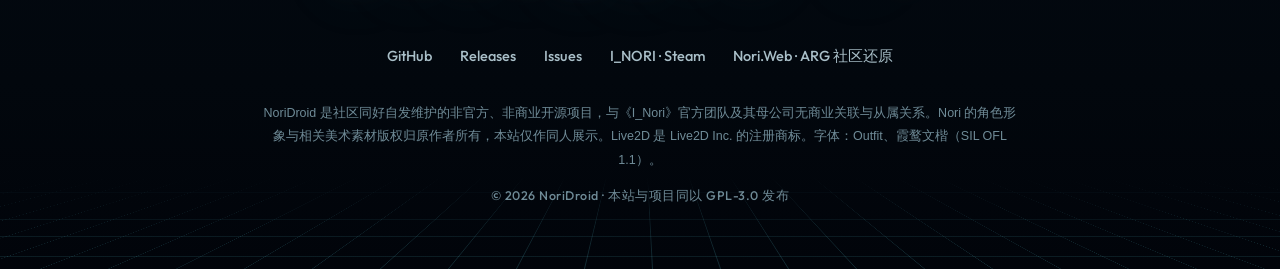
==== commit 4825ebf1: "release: 官网更新到 v2.5.3（9.3 MB / 新 SHA / Gitee raw 链接）" ====
--- a/index.html
+++ b/index.html
@@ -70,7 +70,7 @@
 				<a href="#lore" class="nav-archive">冷归档</a>
 			</nav>
 			<div class="nav-actions">
-				<a class="btn btn-solid btn-sm" data-release="apk-link" href="https://gitee.com/HuiQwQ/nori-droid/raw/master/dl/NoriDroid-2.5.2-release.apk">
+				<a class="btn btn-solid btn-sm" data-release="apk-link" href="https://gitee.com/HuiQwQ/nori-droid/raw/master/dl/NoriDroid-2.5.3-release.apk">
 					<svg class="i" aria-hidden="true"><use href="#i-download"/></svg>下载
 				</a>
 				<button class="nav-toggle" type="button" aria-expanded="false" aria-controls="nav-menu" aria-label="打开菜单">
@@ -98,14 +98,14 @@
 					<p class="hero-voice voice">若记忆终将散落，<br>请在呼唤中重新认识我一次。</p>
 					<p class="hero-desc">Live2D 桌宠、流式对话与长期记忆、语音朗读、心情日记和番茄钟，都装进一台 Android 手机里。开源免费，API 由你自己接入。</p>
 					<div class="hero-actions">
-						<a class="btn btn-solid btn-lg" data-release="apk-link" href="https://gitee.com/HuiQwQ/nori-droid/raw/master/dl/NoriDroid-2.5.2-release.apk">
+						<a class="btn btn-solid btn-lg" data-release="apk-link" href="https://gitee.com/HuiQwQ/nori-droid/raw/master/dl/NoriDroid-2.5.3-release.apk">
 							<svg class="i" aria-hidden="true"><use href="#i-download"/></svg>下载 APK
 						</a>
 						<a class="link-arrow" href="#setup">第一次用？先看上手指南<svg class="i" aria-hidden="true"><use href="#i-arrow"/></svg></a>
 					</div>
-						<p class="hero-alt">已走国内 Gitee 加速。若不可用，可换 <a data-release="apk-mirror" href="https://gh-proxy.com/https://github.com/furret2333/NoriDroid/releases/download/2.5.2/NoriDroid-2.5.2-release.apk">第三方镜像</a> 或 <a data-release="apk-origin" href="https://github.com/furret2333/NoriDroid/releases/download/2.5.2/NoriDroid-2.5.2-release.apk">GitHub 原链</a>。</p>
+						<p class="hero-alt">已走国内 Gitee 加速。若不可用，可换 <a data-release="apk-mirror" href="https://gh-proxy.com/https://github.com/furret2333/NoriDroid/releases/download/2.5.3/NoriDroid-2.5.3-release.apk">第三方镜像</a> 或 <a data-release="apk-origin" href="https://github.com/furret2333/NoriDroid/releases/download/2.5.3/NoriDroid-2.5.3-release.apk">GitHub 原链</a>。</p>
 					<p class="hero-meta">
-						<span data-release="version">v2.5.2</span><span data-release="size">9.3 MB</span><span>Android 7.0+</span><span><span data-release="date">2026-10-25</span> 发布</span><a href="https://github.com/furret2333/NoriDroid"><svg class="i" aria-hidden="true"><use href="#i-github"/></svg>源码</a>
+						<span data-release="version">v2.5.3</span><span data-release="size">9.3 MB</span><span>Android 7.0+</span><span><span data-release="date">2026-10-25</span> 发布</span><a href="https://github.com/furret2333/NoriDroid"><svg class="i" aria-hidden="true"><use href="#i-github"/></svg>源码</a>
 					</p>
 					<p class="hero-flags">非官方 · 非商业 · 不提供任何收费服务</p>
 					<p class="inapp-tip" id="inapp-tip" hidden>你正在 QQ / 微信里打开本页，APK 下载可能会被拦截 —— 请点右上角「…」，选择「在浏览器打开」。</p>
@@ -144,7 +144,7 @@
 							<div><dt>构成</dt><dd>Kotlin 原生外壳 + Vue 3 WebView</dd></div>
 							<div><dt>费用</dt><dd>应用免费；对话与语音按你选的服务商计费</dd></div>
 							<div><dt>许可</dt><dd>GPL-3.0 开源</dd></div>
-							<div><dt>版本</dt><dd><span data-release="version">v2.5.2</span> · <span data-release="date">2026-10-25</span></dd></div>
+							<div><dt>版本</dt><dd><span data-release="version">v2.5.3</span> · <span data-release="date">2026-10-25</span></dd></div>
 						</dl>
 					</div>
 					<div class="pieces" data-reveal>
@@ -306,15 +306,15 @@
 						<h3>安装</h3>
 						<p>下载 APK 并安装，需要允许「安装未知来源应用」。要求 Android 7.0 及以上。</p>
 						<div class="download">
-							<a class="btn btn-glow" data-release="apk-link" href="https://gitee.com/HuiQwQ/nori-droid/raw/master/dl/NoriDroid-2.5.2-release.apk">
-								<svg class="i" aria-hidden="true"><use href="#i-download"/></svg>NoriDroid <span data-release="version">v2.5.2</span> · <span data-release="size">9.3 MB</span>
+							<a class="btn btn-glow" data-release="apk-link" href="https://gitee.com/HuiQwQ/nori-droid/raw/master/dl/NoriDroid-2.5.3-release.apk">
+								<svg class="i" aria-hidden="true"><use href="#i-download"/></svg>NoriDroid <span data-release="version">v2.5.3</span> · <span data-release="size">9.3 MB</span>
 							</a>
-							<a class="link-arrow" data-release="apk-mirror" href="https://gh-proxy.com/https://github.com/furret2333/NoriDroid/releases/download/2.5.2/NoriDroid-2.5.2-release.apk">第三方镜像（Gitee 不可用时）<svg class="i" aria-hidden="true"><use href="#i-arrow"/></svg></a>
-							<a class="link-arrow" data-release="apk-origin" href="https://github.com/furret2333/NoriDroid/releases/download/2.5.2/NoriDroid-2.5.2-release.apk">GitHub 原链（海外）<svg class="i" aria-hidden="true"><use href="#i-arrow"/></svg></a>
+							<a class="link-arrow" data-release="apk-mirror" href="https://gh-proxy.com/https://github.com/furret2333/NoriDroid/releases/download/2.5.3/NoriDroid-2.5.3-release.apk">第三方镜像（Gitee 不可用时）<svg class="i" aria-hidden="true"><use href="#i-arrow"/></svg></a>
+							<a class="link-arrow" data-release="apk-origin" href="https://github.com/furret2333/NoriDroid/releases/download/2.5.3/NoriDroid-2.5.3-release.apk">GitHub 原链（海外）<svg class="i" aria-hidden="true"><use href="#i-arrow"/></svg></a>
 							<a class="link-arrow" data-release="page" href="https://github.com/furret2333/NoriDroid/releases">全部版本与更新说明<svg class="i" aria-hidden="true"><use href="#i-arrow"/></svg></a>
 							<div class="checksum" data-release="sha-row">
 								<span class="checksum-k">SHA-256</span>
-								<code id="apk-sha" data-release="sha256">19aea84e9561063965ef72711133669b56b32ccef02dfcb8688f7202c085ff58</code>
+								<code id="apk-sha" data-release="sha256">96879f0e2f00824ab3a530a1c315b849bed65c410bc3659ad8d1ed4016b3737c</code>
 								<button class="copy" type="button" data-copy-from="#apk-sha" aria-label="复制 SHA-256 校验值">复制</button>
 							</div>
 						</div>
